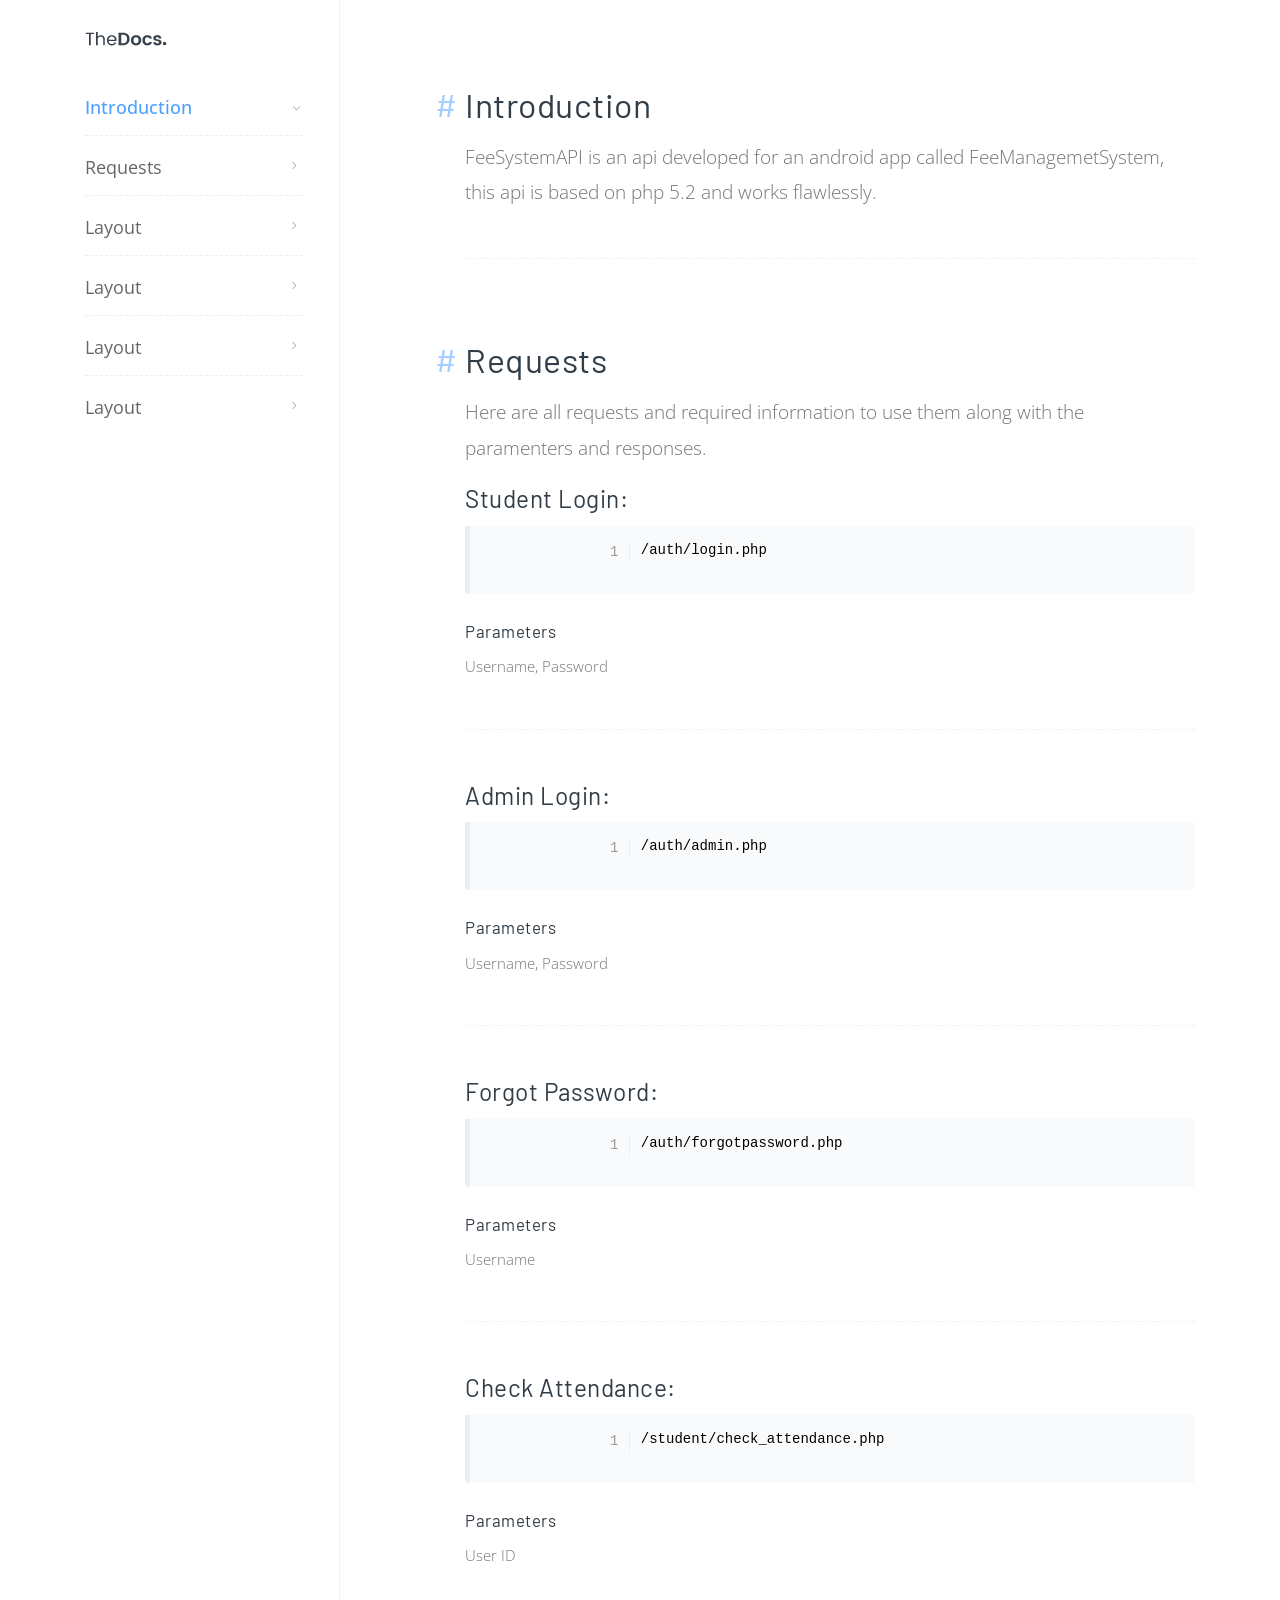
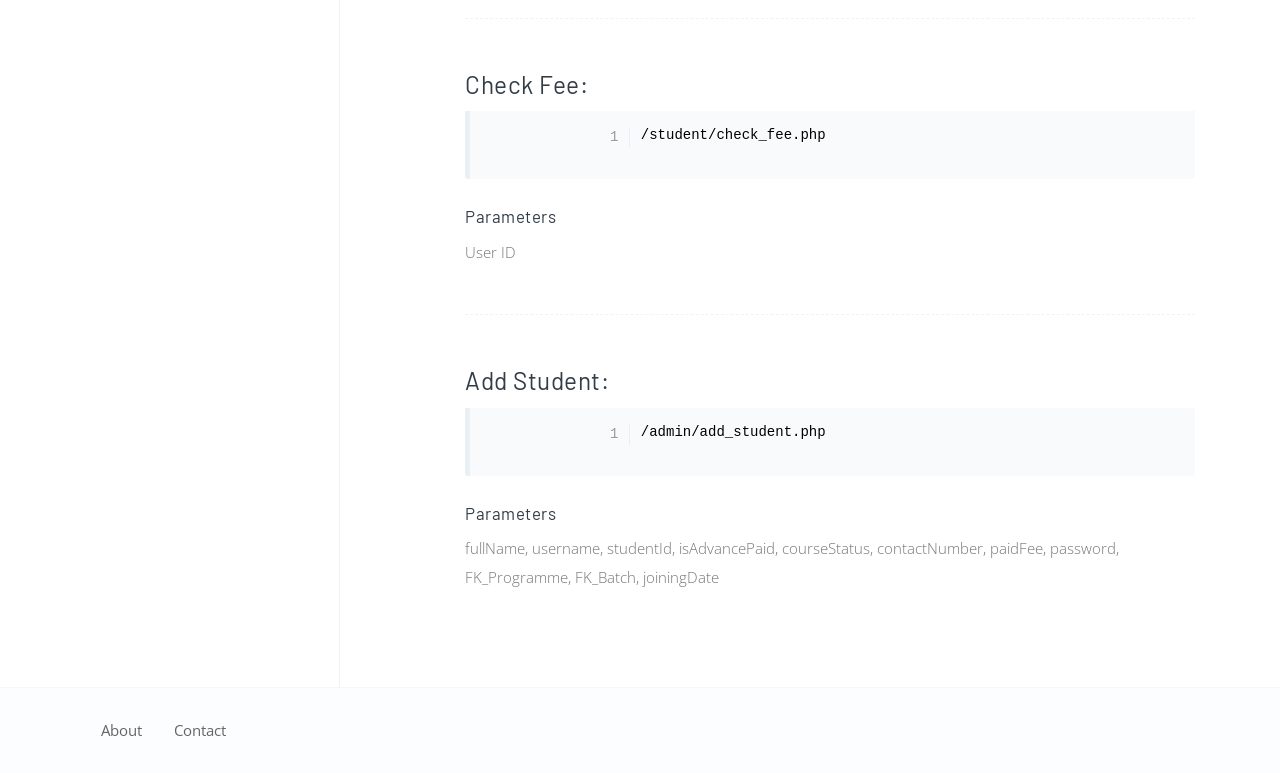
==== welcome/index.html @ af76fbfc "documentation" ====
<!DOCTYPE html>
<html lang="en">
  
<head>
    <meta charset="utf-8">
    <meta name="viewport" content="width=device-width, initial-scale=1, shrink-to-fit=no">
    <meta name="description" content="">
    <meta name="keywords" content="">

    <title>Welcome to FeeSystemAPI</title>

    <!-- Styles -->
    <link href="assets/css/page.min.css" rel="stylesheet">
    <link href="assets/css/style.css" rel="stylesheet">

    <!-- Favicons -->
    <link rel="apple-touch-icon" href="assets/img/apple-touch-icon.png">
    <link rel="icon" href="assets/img/favicon.png">
  </head>

  <body data-spy="scroll" data-target=".nav-sidebar" data-offset="100">


    <!-- Navbar -->
    <nav class="navbar navbar-expand-lg navbar-dark navbar-stick-dark">
      <div class="container">

        <div class="navbar-left">
          <button class="navbar-toggler" type="button">&#9776;</button>
          <a class="navbar-brand" onclick="window.location.reload();">
            <img class="logo-dark" src="assets/img/logo-dark.png" alt="logo">
            <img class="logo-light" src="assets/img/logo-light.png" alt="logo">
          </a>
        </div>
      </div>
    </nav><!-- /.navbar -->


    <!-- Main Content -->
    <main class="main-content">
      <div class="container">
        <div class="row">
          <div class="col-md-4 col-xl-3">
            <aside class="sidebar sidebar-expand-md sidebar-sticky pr-md-4 br-1">
              <div class="sidebar-body">
                <ul class="nav nav-sidebar nav-sidebar-hero nav-sidebar-pill">
                  <li class="nav-item"><a class="nav-link" href="#intro">Introduction <i class="nav-angle"></i></a></li>
                  <li class="nav-item"><a class="nav-link" href="#requests">Requests <i class="nav-angle"></i></a></li>
                  <li class="nav-item"><a class="nav-link" href="#navbar">Layout <i class="nav-angle"></i></a></li>
                  <li class="nav-item"><a class="nav-link" href="#navbar">Layout <i class="nav-angle"></i></a></li>
                  <li class="nav-item"><a class="nav-link" href="#navbar">Layout <i class="nav-angle"></i></a></li>
                  <li class="nav-item"><a class="nav-link" href="#navbar">Layout <i class="nav-angle"></i></a></li>
                </ul>
              </div>
            </aside>
          </div>
          <div class="col-md-7 col-xl-8 ml-md-auto py-8">
            <h2 id="intro">Introduction</h2>
            <p class="lead-2">
              FeeSystemAPI is an api developed for an android app called FeeManagemetSystem, this api is based on php 5.2 and works flawlessly.
            </p>
            <hr class="hr-dash my-7">
            <br>
            <h2 id="requests">Requests</h2>
            <p class="lead-2">
              Here are all requests and required information to use them along with the paramenters and responses.
            </p>
            <h4>Student Login:</h4>
            <pre class="language-markup line-numbers">
              <code>/auth/login.php</code>
            </pre>
            <h6>Parameters</h6>
            <p>Username, Password</p>

            <hr class="hr-dash my-7">

            <h4>Admin Login:</h4>
            <pre class="language-markup line-numbers">
              <code>/auth/admin.php</code>
            </pre>
            <h6>Parameters</h6>
            <p>Username, Password</p>

            <hr class="hr-dash my-7">

            <h4>Forgot Password:</h4>
            <pre class="language-markup line-numbers">
              <code>/auth/forgotpassword.php</code>
            </pre>
            <h6>Parameters</h6>
            <p>Username</p>

            <hr class="hr-dash my-7">

            <h4>Check Attendance:</h4>
            <pre class="language-markup line-numbers">
              <code>/student/check_attendance.php</code>
            </pre>
            <h6>Parameters</h6>
            <p>User ID</p>

            <hr class="hr-dash my-7">

            <h4>Check Fee:</h4>
            <pre class="language-markup line-numbers">
              <code>/student/check_fee.php</code>
            </pre>
            <h6>Parameters</h6>
            <p>User ID</p>

            <hr class="hr-dash my-7">

            <h4>Add Student:</h4>
            <pre class="language-markup line-numbers">
              <code>/admin/add_student.php</code>
            </pre>
            <h6>Parameters</h6>
            <p>fullName, username, studentId, isAdvancePaid, courseStatus, contactNumber, paidFee, password, FK_Programme, FK_Batch, joiningDate</p>
           
        </div>
      </div>
    </main>
    <!-- Footer -->
    <footer class="footer text-center">
      <div class="container">
        <div class="row align-items-center">
          <div class="col-lg-auto mr-auto">
            <nav class="nav justify-content-center justify-content-lg-start">
              <a class="nav-link" href="#">About</a>
              <a class="nav-link" href="#">Contact</a>
            </nav>
          </div>
        </div>
      </div>
    </footer><!-- /.footer -->


    <!-- Scripts -->
    <script src="assets/js/page.min.js"></script>
    <script src="assets/js/script.js"></script>
    

  </body>

</html>
---- welcome/assets/css/page.min.css ----
@import url("https://fonts.googleapis.com/css?family=Open+Sans:300,400,500,600|Barlow:100,400,500");:root{--blue: #50a1ff;--indigo: #6610f2;--purple: #926dde;--pink: #e83e8c;--red: #ff4954;--orange: #ffbe00;--yellow: #ffba00;--green: #3cd458;--teal: #20c997;--cyan: #17a2b8;--white: #fff;--gray: #868e96;--gray-dark: #343a40;--primary: #50a1ff;--secondary: #e9ecf0;--success: #3cd458;--info: #926dde;--warning: #ffba00;--danger: #ff4954;--light: #f8f9fa;--dark: #191919;--breakpoint-xs: 0;--breakpoint-sm: 576px;--breakpoint-md: 768px;--breakpoint-lg: 992px;--breakpoint-xl: 1200px;--font-family-sans-serif: -apple-system, BlinkMacSystemFont, "Segoe UI", Roboto, "Helvetica Neue", Arial, sans-serif, "Apple Color Emoji", "Segoe UI Emoji", "Segoe UI Symbol", "Noto Color Emoji";--font-family-monospace: SFMono-Regular, Menlo, Monaco, Consolas, "Liberation Mono", "Courier New", monospace}*,*::before,*::after{-webkit-box-sizing:border-box;box-sizing:border-box}html{font-family:sans-serif;line-height:1.15;-webkit-text-size-adjust:100%;-ms-text-size-adjust:100%;-ms-overflow-style:scrollbar;-webkit-tap-highlight-color:transparent}@-ms-viewport{width:device-width}article,aside,figcaption,figure,footer,header,hgroup,main,nav,section{display:block}body{margin:0;font-family:"Open Sans",sans-serif;font-size:.9375rem;font-weight:300;line-height:1.9;color:#757575;text-align:left;background-color:#fff}[tabindex="-1"]:focus{outline:0 !important}hr{-webkit-box-sizing:content-box;box-sizing:content-box;height:0;overflow:visible}h1,h2,h3,h4,h5,h6{margin-top:0;margin-bottom:.5rem}p{margin-top:0;margin-bottom:1rem}abbr[title],abbr[data-original-title]{text-decoration:underline;-webkit-text-decoration:underline dotted;text-decoration:underline dotted;cursor:help;border-bottom:0}address{margin-bottom:1rem;font-style:normal;line-height:inherit}ol,ul,dl{margin-top:0;margin-bottom:1rem}ol ol,ul ul,ol ul,ul ol{margin-bottom:0}dt{font-weight:600}dd{margin-bottom:.5rem;margin-left:0}blockquote{margin:0 0 1rem}dfn{font-style:italic}b,strong{font-weight:bolder}small{font-size:80%}sub,sup{position:relative;font-size:75%;line-height:0;vertical-align:baseline}sub{bottom:-.25em}sup{top:-.5em}a{color:#50a1ff;text-decoration:none;background-color:transparent;-webkit-text-decoration-skip:objects}a:hover{color:#0478ff;text-decoration:underline}a:not([href]):not([tabindex]){color:inherit;text-decoration:none}a:not([href]):not([tabindex]):hover,a:not([href]):not([tabindex]):focus{color:inherit;text-decoration:none}a:not([href]):not([tabindex]):focus{outline:0}pre,code,kbd,samp{font-family:SFMono-Regular,Menlo,Monaco,Consolas,"Liberation Mono","Courier New",monospace;font-size:1em}pre{margin-top:0;margin-bottom:1rem;overflow:auto;-ms-overflow-style:scrollbar}figure{margin:0 0 1rem}img{vertical-align:middle;border-style:none}svg{overflow:hidden;vertical-align:middle}table{border-collapse:collapse}caption{padding-top:.75rem;padding-bottom:.75rem;color:#868e96;text-align:left;caption-side:bottom}th{text-align:inherit}label{display:inline-block;margin-bottom:.5rem}button{border-radius:0}button:focus{outline:1px dotted;outline:5px auto -webkit-focus-ring-color}input,button,select,optgroup,textarea{margin:0;font-family:inherit;font-size:inherit;line-height:inherit}button,input{overflow:visible}button,select{text-transform:none}button,html [type="button"],[type="reset"],[type="submit"]{-webkit-appearance:button}button::-moz-focus-inner,[type="button"]::-moz-focus-inner,[type="reset"]::-moz-focus-inner,[type="submit"]::-moz-focus-inner{padding:0;border-style:none}input[type="radio"],input[type="checkbox"]{-webkit-box-sizing:border-box;box-sizing:border-box;padding:0}input[type="date"],input[type="time"],input[type="datetime-local"],input[type="month"]{-webkit-appearance:listbox}textarea{overflow:auto;resize:vertical}fieldset{min-width:0;padding:0;margin:0;border:0}legend{display:block;width:100%;max-width:100%;padding:0;margin-bottom:.5rem;font-size:1.5rem;line-height:inherit;color:inherit;white-space:normal}progress{vertical-align:baseline}[type="number"]::-webkit-inner-spin-button,[type="number"]::-webkit-outer-spin-button{height:auto}[type="search"]{outline-offset:-2px;-webkit-appearance:none}[type="search"]::-webkit-search-cancel-button,[type="search"]::-webkit-search-decoration{-webkit-appearance:none}::-webkit-file-upload-button{font:inherit;-webkit-appearance:button}output{display:inline-block}summary{display:list-item;cursor:pointer}template{display:none}[hidden]{display:none !important}h1,h2,h3,h4,h5,h6,.h1,.h2,.h3,.h4,.h5,.h6{margin-bottom:.5rem;font-family:Barlow,sans-serif;font-weight:400;line-height:1.5;color:#323d47}h1,.h1{font-size:2.57813rem}h2,.h2{font-size:2.10938rem}h3,.h3{font-size:1.75781rem}h4,.h4{font-size:1.52344rem}h5,.h5{font-size:1.23047rem}h6,.h6{font-size:1.05469rem}.lead{font-size:1.17188rem;font-weight:300}.display-1{font-size:5rem;font-weight:100;line-height:1.5}.display-2{font-size:4rem;font-weight:100;line-height:1.5}.display-3{font-size:3.5rem;font-weight:100;line-height:1.5}.display-4{font-size:3rem;font-weight:100;line-height:1.5}hr{margin-top:1rem;margin-bottom:1rem;border:0;border-top:1px solid rgba(0,0,0,0.1)}small,.small{font-size:85%;font-weight:400}mark,.mark{padding:.2em;background-color:#fcf8e3}.list-unstyled{padding-left:0;list-style:none}.list-inline{padding-left:0;list-style:none}.list-inline-item{display:inline-block}.list-inline-item:not(:last-child){margin-right:.5rem}.initialism{font-size:90%;text-transform:uppercase}.blockquote{margin-bottom:1rem;font-size:1.17188rem}.blockquote-footer{display:block;font-size:80%;color:#868e96}.blockquote-footer::before{content:"\2014 \00A0"}.img-fluid{max-width:100%;height:auto}.img-thumbnail{padding:.25rem;background-color:#fff;border:1px solid #dee2e6;border-radius:.25rem;max-width:100%;height:auto}.figure{display:inline-block}.figure-img{margin-bottom:.5rem;line-height:1}.figure-caption{font-size:90%;color:#868e96}code{font-size:87.5%;color:#e83e8c;word-break:break-word}a>code{color:inherit}kbd{padding:.2rem .4rem;font-size:87.5%;color:#fff;background-color:#212529;border-radius:.125rem}kbd kbd{padding:0;font-size:100%;font-weight:600}pre{display:block;font-size:87.5%;color:#212529}pre code{font-size:inherit;color:inherit;word-break:normal}.pre-scrollable{max-height:340px;overflow-y:scroll}.container{width:100%;padding-right:15px;padding-left:15px;margin-right:auto;margin-left:auto}@media (min-width: 576px){.container{max-width:540px}}@media (min-width: 768px){.container{max-width:720px}}@media (min-width: 992px){.container{max-width:960px}}@media (min-width: 1200px){.container{max-width:1140px}}.container-fluid{width:100%;padding-right:15px;padding-left:15px;margin-right:auto;margin-left:auto}.row{display:-webkit-box;display:flex;flex-wrap:wrap;margin-right:-15px;margin-left:-15px}.no-gutters{margin-right:0;margin-left:0}.no-gutters>.col,.no-gutters>[class*="col-"]{padding-right:0;padding-left:0}.col-1,.col-2,.col-3,.col-4,.col-5,.col-6,.col-7,.col-8,.col-9,.col-10,.col-11,.col-12,.col,.col-auto,.col-sm-1,.col-sm-2,.col-sm-3,.col-sm-4,.col-sm-5,.col-sm-6,.col-sm-7,.col-sm-8,.col-sm-9,.col-sm-10,.col-sm-11,.col-sm-12,.col-sm,.col-sm-auto,.col-md-1,.col-md-2,.col-md-3,.col-md-4,.col-md-5,.col-md-6,.col-md-7,.col-md-8,.col-md-9,.col-md-10,.col-md-11,.col-md-12,.col-md,.col-md-auto,.col-lg-1,.col-lg-2,.col-lg-3,.col-lg-4,.col-lg-5,.col-lg-6,.col-lg-7,.col-lg-8,.col-lg-9,.col-lg-10,.col-lg-11,.col-lg-12,.col-lg,.col-lg-auto,.col-xl-1,.col-xl-2,.col-xl-3,.col-xl-4,.col-xl-5,.col-xl-6,.col-xl-7,.col-xl-8,.col-xl-9,.col-xl-10,.col-xl-11,.col-xl-12,.col-xl,.col-xl-auto{position:relative;width:100%;min-height:1px;padding-right:15px;padding-left:15px}.col{flex-basis:0;-webkit-box-flex:1;flex-grow:1;max-width:100%}.col-auto{-webkit-box-flex:0;flex:0 0 auto;width:auto;max-width:none}.col-1{-webkit-box-flex:0;flex:0 0 8.33333%;max-width:8.33333%}.col-2{-webkit-box-flex:0;flex:0 0 16.66667%;max-width:16.66667%}.col-3{-webkit-box-flex:0;flex:0 0 25%;max-width:25%}.col-4{-webkit-box-flex:0;flex:0 0 33.33333%;max-width:33.33333%}.col-5{-webkit-box-flex:0;flex:0 0 41.66667%;max-width:41.66667%}.col-6{-webkit-box-flex:0;flex:0 0 50%;max-width:50%}.col-7{-webkit-box-flex:0;flex:0 0 58.33333%;max-width:58.33333%}.col-8{-webkit-box-flex:0;flex:0 0 66.66667%;max-width:66.66667%}.col-9{-webkit-box-flex:0;flex:0 0 75%;max-width:75%}.col-10{-webkit-box-flex:0;flex:0 0 83.33333%;max-width:83.33333%}.col-11{-webkit-box-flex:0;flex:0 0 91.66667%;max-width:91.66667%}.col-12{-webkit-box-flex:0;flex:0 0 100%;max-width:100%}.order-first{-webkit-box-ordinal-group:0;order:-1}.order-last{-webkit-box-ordinal-group:14;order:13}.order-0{-webkit-box-ordinal-group:1;order:0}.order-1{-webkit-box-ordinal-group:2;order:1}.order-2{-webkit-box-ordinal-group:3;order:2}.order-3{-webkit-box-ordinal-group:4;order:3}.order-4{-webkit-box-ordinal-group:5;order:4}.order-5{-webkit-box-ordinal-group:6;order:5}.order-6{-webkit-box-ordinal-group:7;order:6}.order-7{-webkit-box-ordinal-group:8;order:7}.order-8{-webkit-box-ordinal-group:9;order:8}.order-9{-webkit-box-ordinal-group:10;order:9}.order-10{-webkit-box-ordinal-group:11;order:10}.order-11{-webkit-box-ordinal-group:12;order:11}.order-12{-webkit-box-ordinal-group:13;order:12}.offset-1{margin-left:8.33333%}.offset-2{margin-left:16.66667%}.offset-3{margin-left:25%}.offset-4{margin-left:33.33333%}.offset-5{margin-left:41.66667%}.offset-6{margin-left:50%}.offset-7{margin-left:58.33333%}.offset-8{margin-left:66.66667%}.offset-9{margin-left:75%}.offset-10{margin-left:83.33333%}.offset-11{margin-left:91.66667%}@media (min-width: 576px){.col-sm{flex-basis:0;-webkit-box-flex:1;flex-grow:1;max-width:100%}.col-sm-auto{-webkit-box-flex:0;flex:0 0 auto;width:auto;max-width:none}.col-sm-1{-webkit-box-flex:0;flex:0 0 8.33333%;max-width:8.33333%}.col-sm-2{-webkit-box-flex:0;flex:0 0 16.66667%;max-width:16.66667%}.col-sm-3{-webkit-box-flex:0;flex:0 0 25%;max-width:25%}.col-sm-4{-webkit-box-flex:0;flex:0 0 33.33333%;max-width:33.33333%}.col-sm-5{-webkit-box-flex:0;flex:0 0 41.66667%;max-width:41.66667%}.col-sm-6{-webkit-box-flex:0;flex:0 0 50%;max-width:50%}.col-sm-7{-webkit-box-flex:0;flex:0 0 58.33333%;max-width:58.33333%}.col-sm-8{-webkit-box-flex:0;flex:0 0 66.66667%;max-width:66.66667%}.col-sm-9{-webkit-box-flex:0;flex:0 0 75%;max-width:75%}.col-sm-10{-webkit-box-flex:0;flex:0 0 83.33333%;max-width:83.33333%}.col-sm-11{-webkit-box-flex:0;flex:0 0 91.66667%;max-width:91.66667%}.col-sm-12{-webkit-box-flex:0;flex:0 0 100%;max-width:100%}.order-sm-first{-webkit-box-ordinal-group:0;order:-1}.order-sm-last{-webkit-box-ordinal-group:14;order:13}.order-sm-0{-webkit-box-ordinal-group:1;order:0}.order-sm-1{-webkit-box-ordinal-group:2;order:1}.order-sm-2{-webkit-box-ordinal-group:3;order:2}.order-sm-3{-webkit-box-ordinal-group:4;order:3}.order-sm-4{-webkit-box-ordinal-group:5;order:4}.order-sm-5{-webkit-box-ordinal-group:6;order:5}.order-sm-6{-webkit-box-ordinal-group:7;order:6}.order-sm-7{-webkit-box-ordinal-group:8;order:7}.order-sm-8{-webkit-box-ordinal-group:9;order:8}.order-sm-9{-webkit-box-ordinal-group:10;order:9}.order-sm-10{-webkit-box-ordinal-group:11;order:10}.order-sm-11{-webkit-box-ordinal-group:12;order:11}.order-sm-12{-webkit-box-ordinal-group:13;order:12}.offset-sm-0{margin-left:0}.offset-sm-1{margin-left:8.33333%}.offset-sm-2{margin-left:16.66667%}.offset-sm-3{margin-left:25%}.offset-sm-4{margin-left:33.33333%}.offset-sm-5{margin-left:41.66667%}.offset-sm-6{margin-left:50%}.offset-sm-7{margin-left:58.33333%}.offset-sm-8{margin-left:66.66667%}.offset-sm-9{margin-left:75%}.offset-sm-10{margin-left:83.33333%}.offset-sm-11{margin-left:91.66667%}}@media (min-width: 768px){.col-md{flex-basis:0;-webkit-box-flex:1;flex-grow:1;max-width:100%}.col-md-auto{-webkit-box-flex:0;flex:0 0 auto;width:auto;max-width:none}.col-md-1{-webkit-box-flex:0;flex:0 0 8.33333%;max-width:8.33333%}.col-md-2{-webkit-box-flex:0;flex:0 0 16.66667%;max-width:16.66667%}.col-md-3{-webkit-box-flex:0;flex:0 0 25%;max-width:25%}.col-md-4{-webkit-box-flex:0;flex:0 0 33.33333%;max-width:33.33333%}.col-md-5{-webkit-box-flex:0;flex:0 0 41.66667%;max-width:41.66667%}.col-md-6{-webkit-box-flex:0;flex:0 0 50%;max-width:50%}.col-md-7{-webkit-box-flex:0;flex:0 0 58.33333%;max-width:58.33333%}.col-md-8{-webkit-box-flex:0;flex:0 0 66.66667%;max-width:66.66667%}.col-md-9{-webkit-box-flex:0;flex:0 0 75%;max-width:75%}.col-md-10{-webkit-box-flex:0;flex:0 0 83.33333%;max-width:83.33333%}.col-md-11{-webkit-box-flex:0;flex:0 0 91.66667%;max-width:91.66667%}.col-md-12{-webkit-box-flex:0;flex:0 0 100%;max-width:100%}.order-md-first{-webkit-box-ordinal-group:0;order:-1}.order-md-last{-webkit-box-ordinal-group:14;order:13}.order-md-0{-webkit-box-ordinal-group:1;order:0}.order-md-1{-webkit-box-ordinal-group:2;order:1}.order-md-2{-webkit-box-ordinal-group:3;order:2}.order-md-3{-webkit-box-ordinal-group:4;order:3}.order-md-4{-webkit-box-ordinal-group:5;order:4}.order-md-5{-webkit-box-ordinal-group:6;order:5}.order-md-6{-webkit-box-ordinal-group:7;order:6}.order-md-7{-webkit-box-ordinal-group:8;order:7}.order-md-8{-webkit-box-ordinal-group:9;order:8}.order-md-9{-webkit-box-ordinal-group:10;order:9}.order-md-10{-webkit-box-ordinal-group:11;order:10}.order-md-11{-webkit-box-ordinal-group:12;order:11}.order-md-12{-webkit-box-ordinal-group:13;order:12}.offset-md-0{margin-left:0}.offset-md-1{margin-left:8.33333%}.offset-md-2{margin-left:16.66667%}.offset-md-3{margin-left:25%}.offset-md-4{margin-left:33.33333%}.offset-md-5{margin-left:41.66667%}.offset-md-6{margin-left:50%}.offset-md-7{margin-left:58.33333%}.offset-md-8{margin-left:66.66667%}.offset-md-9{margin-left:75%}.offset-md-10{margin-left:83.33333%}.offset-md-11{margin-left:91.66667%}}@media (min-width: 992px){.col-lg{flex-basis:0;-webkit-box-flex:1;flex-grow:1;max-width:100%}.col-lg-auto{-webkit-box-flex:0;flex:0 0 auto;width:auto;max-width:none}.col-lg-1{-webkit-box-flex:0;flex:0 0 8.33333%;max-width:8.33333%}.col-lg-2{-webkit-box-flex:0;flex:0 0 16.66667%;max-width:16.66667%}.col-lg-3{-webkit-box-flex:0;flex:0 0 25%;max-width:25%}.col-lg-4{-webkit-box-flex:0;flex:0 0 33.33333%;max-width:33.33333%}.col-lg-5{-webkit-box-flex:0;flex:0 0 41.66667%;max-width:41.66667%}.col-lg-6{-webkit-box-flex:0;flex:0 0 50%;max-width:50%}.col-lg-7{-webkit-box-flex:0;flex:0 0 58.33333%;max-width:58.33333%}.col-lg-8{-webkit-box-flex:0;flex:0 0 66.66667%;max-width:66.66667%}.col-lg-9{-webkit-box-flex:0;flex:0 0 75%;max-width:75%}.col-lg-10{-webkit-box-flex:0;flex:0 0 83.33333%;max-width:83.33333%}.col-lg-11{-webkit-box-flex:0;flex:0 0 91.66667%;max-width:91.66667%}.col-lg-12{-webkit-box-flex:0;flex:0 0 100%;max-width:100%}.order-lg-first{-webkit-box-ordinal-group:0;order:-1}.order-lg-last{-webkit-box-ordinal-group:14;order:13}.order-lg-0{-webkit-box-ordinal-group:1;order:0}.order-lg-1{-webkit-box-ordinal-group:2;order:1}.order-lg-2{-webkit-box-ordinal-group:3;order:2}.order-lg-3{-webkit-box-ordinal-group:4;order:3}.order-lg-4{-webkit-box-ordinal-group:5;order:4}.order-lg-5{-webkit-box-ordinal-group:6;order:5}.order-lg-6{-webkit-box-ordinal-group:7;order:6}.order-lg-7{-webkit-box-ordinal-group:8;order:7}.order-lg-8{-webkit-box-ordinal-group:9;order:8}.order-lg-9{-webkit-box-ordinal-group:10;order:9}.order-lg-10{-webkit-box-ordinal-group:11;order:10}.order-lg-11{-webkit-box-ordinal-group:12;order:11}.order-lg-12{-webkit-box-ordinal-group:13;order:12}.offset-lg-0{margin-left:0}.offset-lg-1{margin-left:8.33333%}.offset-lg-2{margin-left:16.66667%}.offset-lg-3{margin-left:25%}.offset-lg-4{margin-left:33.33333%}.offset-lg-5{margin-left:41.66667%}.offset-lg-6{margin-left:50%}.offset-lg-7{margin-left:58.33333%}.offset-lg-8{margin-left:66.66667%}.offset-lg-9{margin-left:75%}.offset-lg-10{margin-left:83.33333%}.offset-lg-11{margin-left:91.66667%}}@media (min-width: 1200px){.col-xl{flex-basis:0;-webkit-box-flex:1;flex-grow:1;max-width:100%}.col-xl-auto{-webkit-box-flex:0;flex:0 0 auto;width:auto;max-width:none}.col-xl-1{-webkit-box-flex:0;flex:0 0 8.33333%;max-width:8.33333%}.col-xl-2{-webkit-box-flex:0;flex:0 0 16.66667%;max-width:16.66667%}.col-xl-3{-webkit-box-flex:0;flex:0 0 25%;max-width:25%}.col-xl-4{-webkit-box-flex:0;flex:0 0 33.33333%;max-width:33.33333%}.col-xl-5{-webkit-box-flex:0;flex:0 0 41.66667%;max-width:41.66667%}.col-xl-6{-webkit-box-flex:0;flex:0 0 50%;max-width:50%}.col-xl-7{-webkit-box-flex:0;flex:0 0 58.33333%;max-width:58.33333%}.col-xl-8{-webkit-box-flex:0;flex:0 0 66.66667%;max-width:66.66667%}.col-xl-9{-webkit-box-flex:0;flex:0 0 75%;max-width:75%}.col-xl-10{-webkit-box-flex:0;flex:0 0 83.33333%;max-width:83.33333%}.col-xl-11{-webkit-box-flex:0;flex:0 0 91.66667%;max-width:91.66667%}.col-xl-12{-webkit-box-flex:0;flex:0 0 100%;max-width:100%}.order-xl-first{-webkit-box-ordinal-group:0;order:-1}.order-xl-last{-webkit-box-ordinal-group:14;order:13}.order-xl-0{-webkit-box-ordinal-group:1;order:0}.order-xl-1{-webkit-box-ordinal-group:2;order:1}.order-xl-2{-webkit-box-ordinal-group:3;order:2}.order-xl-3{-webkit-box-ordinal-group:4;order:3}.order-xl-4{-webkit-box-ordinal-group:5;order:4}.order-xl-5{-webkit-box-ordinal-group:6;order:5}.order-xl-6{-webkit-box-ordinal-group:7;order:6}.order-xl-7{-webkit-box-ordinal-group:8;order:7}.order-xl-8{-webkit-box-ordinal-group:9;order:8}.order-xl-9{-webkit-box-ordinal-group:10;order:9}.order-xl-10{-webkit-box-ordinal-group:11;order:10}.order-xl-11{-webkit-box-ordinal-group:12;order:11}.order-xl-12{-webkit-box-ordinal-group:13;order:12}.offset-xl-0{margin-left:0}.offset-xl-1{margin-left:8.33333%}.offset-xl-2{margin-left:16.66667%}.offset-xl-3{margin-left:25%}.offset-xl-4{margin-left:33.33333%}.offset-xl-5{margin-left:41.66667%}.offset-xl-6{margin-left:50%}.offset-xl-7{margin-left:58.33333%}.offset-xl-8{margin-left:66.66667%}.offset-xl-9{margin-left:75%}.offset-xl-10{margin-left:83.33333%}.offset-xl-11{margin-left:91.66667%}}.table{width:100%;margin-bottom:1rem;background-color:transparent}.table th,.table td{padding:.75rem;vertical-align:top;border-top:1px solid #f1f2f3}.table thead th{vertical-align:bottom;border-bottom:2px solid #f1f2f3}.table tbody+tbody{border-top:2px solid #f1f2f3}.table .table{background-color:#fff}.table-sm th,.table-sm td{padding:.3rem}.table-bordered{border:1px solid #f1f2f3}.table-bordered th,.table-bordered td{border:1px solid #f1f2f3}.table-bordered thead th,.table-bordered thead td{border-bottom-width:2px}.table-borderless th,.table-borderless td,.table-borderless thead th,.table-borderless tbody+tbody{border:0}.table-striped tbody tr:nth-of-type(odd){background-color:#fcfdfe}.table-hover tbody tr:hover{background-color:#f9fafb}.table-primary,.table-primary>th,.table-primary>td{background-color:#cee5ff}.table-hover .table-primary:hover{background-color:#b5d7ff}.table-hover .table-primary:hover>td,.table-hover .table-primary:hover>th{background-color:#b5d7ff}.table-secondary,.table-secondary>th,.table-secondary>td{background-color:#f9fafb}.table-hover .table-secondary:hover{background-color:#eaedf1}.table-hover .table-secondary:hover>td,.table-hover .table-secondary:hover>th{background-color:#eaedf1}.table-success,.table-success>th,.table-success>td{background-color:#c8f3d0}.table-hover .table-success:hover{background-color:#b3eebe}.table-hover .table-success:hover>td,.table-hover .table-success:hover>th{background-color:#b3eebe}.table-info,.table-info>th,.table-info>td{background-color:#e0d6f6}.table-hover .table-info:hover{background-color:#d0c1f1}.table-hover .table-info:hover>td,.table-hover .table-info:hover>th{background-color:#d0c1f1}.table-warning,.table-warning>th,.table-warning>td{background-color:#ffecb8}.table-hover .table-warning:hover{background-color:#ffe59f}.table-hover .table-warning:hover>td,.table-hover .table-warning:hover>th{background-color:#ffe59f}.table-danger,.table-danger>th,.table-danger>td{background-color:#ffcccf}.table-hover .table-danger:hover{background-color:#ffb3b7}.table-hover .table-danger:hover>td,.table-hover .table-danger:hover>th{background-color:#ffb3b7}.table-light,.table-light>th,.table-light>td{background-color:#fdfdfe}.table-hover .table-light:hover{background-color:#ececf6}.table-hover .table-light:hover>td,.table-hover .table-light:hover>th{background-color:#ececf6}.table-dark,.table-dark>th,.table-dark>td{background-color:#bfbfbf}.table-hover .table-dark:hover{background-color:#b2b2b2}.table-hover .table-dark:hover>td,.table-hover .table-dark:hover>th{background-color:#b2b2b2}.table-active,.table-active>th,.table-active>td{background-color:#f5f6f7}.table-hover .table-active:hover{background-color:#e7e9ec}.table-hover .table-active:hover>td,.table-hover .table-active:hover>th{background-color:#e7e9ec}.table .thead-dark th{color:#fff;background-color:#212529;border-color:#32383e}.table .thead-light th{color:#323d47;background-color:#fafbfb;border-color:#f1f2f3}.table-dark{color:#fff;background-color:#212529}.table-dark th,.table-dark td,.table-dark thead th{border-color:#32383e}.table-dark.table-bordered{border:0}.table-dark.table-striped tbody tr:nth-of-type(odd){background-color:rgba(255,255,255,0.05)}.table-dark.table-hover tbody tr:hover{background-color:rgba(255,255,255,0.075)}@media (max-width: 575.98px){.table-responsive-sm{display:block;width:100%;overflow-x:auto;-webkit-overflow-scrolling:touch;-ms-overflow-style:-ms-autohiding-scrollbar}.table-responsive-sm>.table-bordered{border:0}}@media (max-width: 767.98px){.table-responsive-md{display:block;width:100%;overflow-x:auto;-webkit-overflow-scrolling:touch;-ms-overflow-style:-ms-autohiding-scrollbar}.table-responsive-md>.table-bordered{border:0}}@media (max-width: 991.98px){.table-responsive-lg{display:block;width:100%;overflow-x:auto;-webkit-overflow-scrolling:touch;-ms-overflow-style:-ms-autohiding-scrollbar}.table-responsive-lg>.table-bordered{border:0}}@media (max-width: 1199.98px){.table-responsive-xl{display:block;width:100%;overflow-x:auto;-webkit-overflow-scrolling:touch;-ms-overflow-style:-ms-autohiding-scrollbar}.table-responsive-xl>.table-bordered{border:0}}.table-responsive{display:block;width:100%;overflow-x:auto;-webkit-overflow-scrolling:touch;-ms-overflow-style:-ms-autohiding-scrollbar}.table-responsive>.table-bordered{border:0}.form-control{display:block;width:100%;height:calc(2.53125rem + 2px);padding:.375rem .75rem;font-size:.9375rem;line-height:1.9;color:#999;background-color:#fff;-webkit-background-clip:padding-box;background-clip:padding-box;border:1px solid #eaeff4;border-radius:2px;-webkit-transition:all 0.3s ease-out;transition:all 0.3s ease-out}@media screen and (prefers-reduced-motion: reduce){.form-control{-webkit-transition:none;transition:none}}.form-control::-ms-expand{background-color:transparent;border:0}.form-control:focus{color:#323d47;background-color:#fff;border-color:#f1f2f3;outline:0;-webkit-box-shadow:0 0 40px rgba(0,0,0,0.045);box-shadow:0 0 40px rgba(0,0,0,0.045)}.form-control::-webkit-input-placeholder{color:#c9ccce;opacity:1}.form-control::-moz-placeholder{color:#c9ccce;opacity:1}.form-control:-ms-input-placeholder{color:#c9ccce;opacity:1}.form-control::-ms-input-placeholder{color:#c9ccce;opacity:1}.form-control::placeholder{color:#c9ccce;opacity:1}.form-control:disabled,.form-control[readonly]{background-color:#e9ecef;opacity:1}select.form-control:focus::-ms-value{color:#999;background-color:#fff}.form-control-file,.form-control-range{display:block;width:100%}.col-form-label{padding-top:calc(.375rem + 1px);padding-bottom:calc(.375rem + 1px);margin-bottom:0;font-size:inherit;line-height:1.9}.col-form-label-lg{padding-top:calc(.375rem + 1px);padding-bottom:calc(.375rem + 1px);font-size:1.0625rem;line-height:2.2}.col-form-label-sm{padding-top:calc(.375rem + 1px);padding-bottom:calc(.375rem + 1px);font-size:.9375rem;line-height:1.5}.form-control-plaintext{display:block;width:100%;padding-top:.375rem;padding-bottom:.375rem;margin-bottom:0;line-height:1.9;color:#757575;background-color:transparent;border:solid transparent;border-width:1px 0}.form-control-plaintext.form-control-sm,.form-control-plaintext.form-control-lg{padding-right:0;padding-left:0}.form-control-sm{height:calc(2.15625rem + 2px);padding:.375rem .5rem;font-size:.9375rem;line-height:1.5;border-radius:2px}.form-control-lg{height:calc(3.0875rem + 2px);padding:.375rem 1rem;font-size:1.0625rem;line-height:2.2;border-radius:2px}select.form-control[size],select.form-control[multiple]{height:auto}textarea.form-control{height:auto}.form-group{margin-bottom:1rem}.form-text{display:block;margin-top:.25rem}.form-row{display:-webkit-box;display:flex;flex-wrap:wrap;margin-right:-5px;margin-left:-5px}.form-row>.col,.form-row>[class*="col-"]{padding-right:5px;padding-left:5px}.form-check{position:relative;display:block;padding-left:1.25rem}.form-check-input{position:absolute;margin-top:.3rem;margin-left:-1.25rem}.form-check-input:disabled ~ .form-check-label{color:#868e96}.form-check-label{margin-bottom:0}.form-check-inline{display:-webkit-inline-box;display:inline-flex;-webkit-box-align:center;align-items:center;padding-left:0;margin-right:.75rem}.form-check-inline .form-check-input{position:static;margin-top:0;margin-right:.3125rem;margin-left:0}.valid-feedback{display:none;width:100%;margin-top:.25rem;font-size:85%;color:#3cd458}.valid-tooltip{position:absolute;top:100%;z-index:5;display:none;max-width:100%;padding:.25rem .5rem;margin-top:.1rem;font-size:.9375rem;line-height:1.9;color:#fff;background-color:rgba(60,212,88,0.9);border-radius:.25rem}.was-validated .form-control:valid,.form-control.is-valid,.was-validated .custom-select:valid,.custom-select.is-valid{border-color:#3cd458}.was-validated .form-control:valid:focus,.form-control.is-valid:focus,.was-validated .custom-select:valid:focus,.custom-select.is-valid:focus{border-color:#3cd458;-webkit-box-shadow:0 0 0 0rem rgba(60,212,88,0.25);box-shadow:0 0 0 0rem rgba(60,212,88,0.25)}.was-validated .form-control:valid ~ .valid-feedback,.was-validated .form-control:valid ~ .valid-tooltip,.form-control.is-valid ~ .valid-feedback,.form-control.is-valid ~ .valid-tooltip,.was-validated .custom-select:valid ~ .valid-feedback,.was-validated .custom-select:valid ~ .valid-tooltip,.custom-select.is-valid ~ .valid-feedback,.custom-select.is-valid ~ .valid-tooltip{display:block}.was-validated .form-control-file:valid ~ .valid-feedback,.was-validated .form-control-file:valid ~ .valid-tooltip,.form-control-file.is-valid ~ .valid-feedback,.form-control-file.is-valid ~ .valid-tooltip{display:block}.was-validated .form-check-input:valid ~ .form-check-label,.form-check-input.is-valid ~ .form-check-label{color:#3cd458}.was-validated .form-check-input:valid ~ .valid-feedback,.was-validated .form-check-input:valid ~ .valid-tooltip,.form-check-input.is-valid ~ .valid-feedback,.form-check-input.is-valid ~ .valid-tooltip{display:block}.was-validated .custom-control-input:valid ~ .custom-control-label,.custom-control-input.is-valid ~ .custom-control-label{color:#3cd458}.was-validated .custom-control-input:valid ~ .custom-control-label::before,.custom-control-input.is-valid ~ .custom-control-label::before{background-color:#a4ebb1}.was-validated .custom-control-input:valid ~ .valid-feedback,.was-validated .custom-control-input:valid ~ .valid-tooltip,.custom-control-input.is-valid ~ .valid-feedback,.custom-control-input.is-valid ~ .valid-tooltip{display:block}.was-validated .custom-control-input:valid:checked ~ .custom-control-label::before,.custom-control-input.is-valid:checked ~ .custom-control-label::before{background-color:#66dd7c}.was-validated .custom-control-input:valid:focus ~ .custom-control-label::before,.custom-control-input.is-valid:focus ~ .custom-control-label::before{-webkit-box-shadow:0 0 0 1px #fff,0 0 0 0rem rgba(60,212,88,0.25);box-shadow:0 0 0 1px #fff,0 0 0 0rem rgba(60,212,88,0.25)}.was-validated .custom-file-input:valid ~ .custom-file-label,.custom-file-input.is-valid ~ .custom-file-label{border-color:#3cd458}.was-validated .custom-file-input:valid ~ .custom-file-label::after,.custom-file-input.is-valid ~ .custom-file-label::after{border-color:inherit}.was-validated .custom-file-input:valid ~ .valid-feedback,.was-validated .custom-file-input:valid ~ .valid-tooltip,.custom-file-input.is-valid ~ .valid-feedback,.custom-file-input.is-valid ~ .valid-tooltip{display:block}.was-validated .custom-file-input:valid:focus ~ .custom-file-label,.custom-file-input.is-valid:focus ~ .custom-file-label{-webkit-box-shadow:0 0 0 0rem rgba(60,212,88,0.25);box-shadow:0 0 0 0rem rgba(60,212,88,0.25)}.invalid-feedback{display:none;width:100%;margin-top:.25rem;font-size:85%;color:#ff4954}.invalid-tooltip{position:absolute;top:100%;z-index:5;display:none;max-width:100%;padding:.25rem .5rem;margin-top:.1rem;font-size:.9375rem;line-height:1.9;color:#fff;background-color:rgba(255,73,84,0.9);border-radius:.25rem}.was-validated .form-control:invalid,.form-control.is-invalid,.was-validated .custom-select:invalid,.custom-select.is-invalid{border-color:#ff4954}.was-validated .form-control:invalid:focus,.form-control.is-invalid:focus,.was-validated .custom-select:invalid:focus,.custom-select.is-invalid:focus{border-color:#ff4954;-webkit-box-shadow:0 0 0 0rem rgba(255,73,84,0.25);box-shadow:0 0 0 0rem rgba(255,73,84,0.25)}.was-validated .form-control:invalid ~ .invalid-feedback,.was-validated .form-control:invalid ~ .invalid-tooltip,.form-control.is-invalid ~ .invalid-feedback,.form-control.is-invalid ~ .invalid-tooltip,.was-validated .custom-select:invalid ~ .invalid-feedback,.was-validated .custom-select:invalid ~ .invalid-tooltip,.custom-select.is-invalid ~ .invalid-feedback,.custom-select.is-invalid ~ .invalid-tooltip{display:block}.was-validated .form-control-file:invalid ~ .invalid-feedback,.was-validated .form-control-file:invalid ~ .invalid-tooltip,.form-control-file.is-invalid ~ .invalid-feedback,.form-control-file.is-invalid ~ .invalid-tooltip{display:block}.was-validated .form-check-input:invalid ~ .form-check-label,.form-check-input.is-invalid ~ .form-check-label{color:#ff4954}.was-validated .form-check-input:invalid ~ .invalid-feedback,.was-validated .form-check-input:invalid ~ .invalid-tooltip,.form-check-input.is-invalid ~ .invalid-feedback,.form-check-input.is-invalid ~ .invalid-tooltip{display:block}.was-validated .custom-control-input:invalid ~ .custom-control-label,.custom-control-input.is-invalid ~ .custom-control-label{color:#ff4954}.was-validated .custom-control-input:invalid ~ .custom-control-label::before,.custom-control-input.is-invalid ~ .custom-control-label::before{background-color:#ffc9cc}.was-validated .custom-control-input:invalid ~ .invalid-feedback,.was-validated .custom-control-input:invalid ~ .invalid-tooltip,.custom-control-input.is-invalid ~ .invalid-feedback,.custom-control-input.is-invalid ~ .invalid-tooltip{display:block}.was-validated .custom-control-input:invalid:checked ~ .custom-control-label::before,.custom-control-input.is-invalid:checked ~ .custom-control-label::before{background-color:#ff7c84}.was-validated .custom-control-input:invalid:focus ~ .custom-control-label::before,.custom-control-input.is-invalid:focus ~ .custom-control-label::before{-webkit-box-shadow:0 0 0 1px #fff,0 0 0 0rem rgba(255,73,84,0.25);box-shadow:0 0 0 1px #fff,0 0 0 0rem rgba(255,73,84,0.25)}.was-validated .custom-file-input:invalid ~ .custom-file-label,.custom-file-input.is-invalid ~ .custom-file-label{border-color:#ff4954}.was-validated .custom-file-input:invalid ~ .custom-file-label::after,.custom-file-input.is-invalid ~ .custom-file-label::after{border-color:inherit}.was-validated .custom-file-input:invalid ~ .invalid-feedback,.was-validated .custom-file-input:invalid ~ .invalid-tooltip,.custom-file-input.is-invalid ~ .invalid-feedback,.custom-file-input.is-invalid ~ .invalid-tooltip{display:block}.was-validated .custom-file-input:invalid:focus ~ .custom-file-label,.custom-file-input.is-invalid:focus ~ .custom-file-label{-webkit-box-shadow:0 0 0 0rem rgba(255,73,84,0.25);box-shadow:0 0 0 0rem rgba(255,73,84,0.25)}.form-inline{display:-webkit-box;display:flex;-webkit-box-orient:horizontal;-webkit-box-direction:normal;flex-flow:row wrap;-webkit-box-align:center;align-items:center}.form-inline .form-check{width:100%}@media (min-width: 576px){.form-inline label{display:-webkit-box;display:flex;-webkit-box-align:center;align-items:center;-webkit-box-pack:center;justify-content:center;margin-bottom:0}.form-inline .form-group{display:-webkit-box;display:flex;-webkit-box-flex:0;flex:0 0 auto;-webkit-box-orient:horizontal;-webkit-box-direction:normal;flex-flow:row wrap;-webkit-box-align:center;align-items:center;margin-bottom:0}.form-inline .form-control{display:inline-block;width:auto;vertical-align:middle}.form-inline .form-control-plaintext{display:inline-block}.form-inline .input-group,.form-inline .custom-select{width:auto}.form-inline .form-check{display:-webkit-box;display:flex;-webkit-box-align:center;align-items:center;-webkit-box-pack:center;justify-content:center;width:auto;padding-left:0}.form-inline .form-check-input{position:relative;margin-top:0;margin-right:.25rem;margin-left:0}.form-inline .custom-control{-webkit-box-align:center;align-items:center;-webkit-box-pack:center;justify-content:center}.form-inline .custom-control-label{margin-bottom:0}}.btn{display:inline-block;font-weight:600;text-align:center;white-space:nowrap;vertical-align:middle;-webkit-user-select:none;-moz-user-select:none;-ms-user-select:none;user-select:none;border:1px solid transparent;padding:.375rem .75rem;font-size:.9375rem;line-height:1.9;border-radius:.25rem;-webkit-transition:color 0.15s ease-in-out,background-color 0.15s ease-in-out,border-color 0.15s ease-in-out,-webkit-box-shadow 0.15s ease-in-out;transition:color 0.15s ease-in-out,background-color 0.15s ease-in-out,border-color 0.15s ease-in-out,-webkit-box-shadow 0.15s ease-in-out;transition:color 0.15s ease-in-out,background-color 0.15s ease-in-out,border-color 0.15s ease-in-out,box-shadow 0.15s ease-in-out;transition:color 0.15s ease-in-out,background-color 0.15s ease-in-out,border-color 0.15s ease-in-out,box-shadow 0.15s ease-in-out,-webkit-box-shadow 0.15s ease-in-out}@media screen and (prefers-reduced-motion: reduce){.btn{-webkit-transition:none;transition:none}}.btn:hover,.btn:focus{text-decoration:none}.btn:focus,.btn.focus{outline:0;-webkit-box-shadow:none;box-shadow:none}.btn.disabled,.btn:disabled{opacity:.65}.btn:not(:disabled):not(.disabled){cursor:pointer}a.btn.disabled,fieldset:disabled a.btn{pointer-events:none}.btn-primary{color:#fff;background-color:#50a1ff;border-color:#50a1ff}.btn-primary:hover{color:#fff;background-color:#3c96ff;border-color:#3c96ff;-webkit-box-shadow:0 1px 10px rgba(80,161,255,0.4);box-shadow:0 1px 10px rgba(80,161,255,0.4)}.btn-primary:focus,.btn-primary.focus{color:#fff;-webkit-box-shadow:0 0 0 0rem rgba(80,161,255,0.5);box-shadow:0 0 0 0rem rgba(80,161,255,0.5)}.btn-primary.disabled,.btn-primary:disabled{background-color:#50a1ff;border-color:#50a1ff}.btn-primary:not([disabled]):not(.disabled):active,.btn-primary:not([disabled]):not(.disabled).active,.show>.btn-primary.dropdown-toggle{color:#fff;background-color:#278bff;border-color:#278bff;-webkit-box-shadow:0 0 0 0rem rgba(80,161,255,0.5);box-shadow:0 0 0 0rem rgba(80,161,255,0.5)}.btn-secondary{color:#757575;background-color:#e9ecf0;border-color:#e9ecf0}.btn-secondary:hover{color:#757575;background-color:#dde2e8;border-color:#dde2e8;-webkit-box-shadow:0 1px 10px rgba(233,236,240,0.4);box-shadow:0 1px 10px rgba(233,236,240,0.4)}.btn-secondary:focus,.btn-secondary.focus{color:#757575;-webkit-box-shadow:0 0 0 0rem rgba(233,236,240,0.5);box-shadow:0 0 0 0rem rgba(233,236,240,0.5)}.btn-secondary.disabled,.btn-secondary:disabled{background-color:#e9ecf0;border-color:#e9ecf0}.btn-secondary:not([disabled]):not(.disabled):active,.btn-secondary:not([disabled]):not(.disabled).active,.show>.btn-secondary.dropdown-toggle{color:#757575;background-color:#d1d7df;border-color:#d1d7df;-webkit-box-shadow:0 0 0 0rem rgba(233,236,240,0.5);box-shadow:0 0 0 0rem rgba(233,236,240,0.5)}.btn-success{color:#fff;background-color:#3cd458;border-color:#3cd458}.btn-success:hover{color:#fff;background-color:#2dce4b;border-color:#2dce4b;-webkit-box-shadow:0 1px 10px rgba(60,212,88,0.4);box-shadow:0 1px 10px rgba(60,212,88,0.4)}.btn-success:focus,.btn-success.focus{color:#fff;-webkit-box-shadow:0 0 0 0rem rgba(60,212,88,0.5);box-shadow:0 0 0 0rem rgba(60,212,88,0.5)}.btn-success.disabled,.btn-success:disabled{background-color:#3cd458;border-color:#3cd458}.btn-success:not([disabled]):not(.disabled):active,.btn-success:not([disabled]):not(.disabled).active,.show>.btn-success.dropdown-toggle{color:#fff;background-color:#2abd45;border-color:#2abd45;-webkit-box-shadow:0 0 0 0rem rgba(60,212,88,0.5);box-shadow:0 0 0 0rem rgba(60,212,88,0.5)}.btn-info{color:#fff;background-color:#926dde;border-color:#926dde}.btn-info:hover{color:#fff;background-color:#865cda;border-color:#865cda;-webkit-box-shadow:0 1px 10px rgba(146,109,222,0.4);box-shadow:0 1px 10px rgba(146,109,222,0.4)}.btn-info:focus,.btn-info.focus{color:#fff;-webkit-box-shadow:0 0 0 0rem rgba(146,109,222,0.5);box-shadow:0 0 0 0rem rgba(146,109,222,0.5)}.btn-info.disabled,.btn-info:disabled{background-color:#926dde;border-color:#926dde}.btn-info:not([disabled]):not(.disabled):active,.btn-info:not([disabled]):not(.disabled).active,.show>.btn-info.dropdown-toggle{color:#fff;background-color:#794cd6;border-color:#794cd6;-webkit-box-shadow:0 0 0 0rem rgba(146,109,222,0.5);box-shadow:0 0 0 0rem rgba(146,109,222,0.5)}.btn-warning{color:#fff;background-color:#ffba00;border-color:#ffba00}.btn-warning:hover{color:#fff;background-color:#ebab00;border-color:#ebab00;-webkit-box-shadow:0 1px 10px rgba(255,186,0,0.4);box-shadow:0 1px 10px rgba(255,186,0,0.4)}.btn-warning:focus,.btn-warning.focus{color:#fff;-webkit-box-shadow:0 0 0 0rem rgba(255,186,0,0.5);box-shadow:0 0 0 0rem rgba(255,186,0,0.5)}.btn-warning.disabled,.btn-warning:disabled{background-color:#ffba00;border-color:#ffba00}.btn-warning:not([disabled]):not(.disabled):active,.btn-warning:not([disabled]):not(.disabled).active,.show>.btn-warning.dropdown-toggle{color:#fff;background-color:#d69c00;border-color:#d69c00;-webkit-box-shadow:0 0 0 0rem rgba(255,186,0,0.5);box-shadow:0 0 0 0rem rgba(255,186,0,0.5)}.btn-danger{color:#fff;background-color:#ff4954;border-color:#ff4954}.btn-danger:hover{color:#fff;background-color:#ff3541;border-color:#ff3541;-webkit-box-shadow:0 1px 10px rgba(255,73,84,0.4);box-shadow:0 1px 10px rgba(255,73,84,0.4)}.btn-danger:focus,.btn-danger.focus{color:#fff;-webkit-box-shadow:0 0 0 0rem rgba(255,73,84,0.5);box-shadow:0 0 0 0rem rgba(255,73,84,0.5)}.btn-danger.disabled,.btn-danger:disabled{background-color:#ff4954;border-color:#ff4954}.btn-danger:not([disabled]):not(.disabled):active,.btn-danger:not([disabled]):not(.disabled).active,.show>.btn-danger.dropdown-toggle{color:#fff;background-color:#ff202e;border-color:#ff202e;-webkit-box-shadow:0 0 0 0rem rgba(255,73,84,0.5);box-shadow:0 0 0 0rem rgba(255,73,84,0.5)}.btn-light{color:#757575;background-color:#f8f9fa;border-color:#f8f9fa}.btn-light:hover{color:#757575;background-color:#eceff2;border-color:#eceff2;-webkit-box-shadow:0 1px 10px rgba(248,249,250,0.4);box-shadow:0 1px 10px rgba(248,249,250,0.4)}.btn-light:focus,.btn-light.focus{color:#757575;-webkit-box-shadow:0 0 0 0rem rgba(248,249,250,0.5);box-shadow:0 0 0 0rem rgba(248,249,250,0.5)}.btn-light.disabled,.btn-light:disabled{background-color:#f8f9fa;border-color:#f8f9fa}.btn-light:not([disabled]):not(.disabled):active,.btn-light:not([disabled]):not(.disabled).active,.show>.btn-light.dropdown-toggle{color:#757575;background-color:#e0e5e9;border-color:#e0e5e9;-webkit-box-shadow:0 0 0 0rem rgba(248,249,250,0.5);box-shadow:0 0 0 0rem rgba(248,249,250,0.5)}.btn-dark{color:#fff;background-color:#191919;border-color:#191919}.btn-dark:hover{color:#fff;background-color:#0f0f0f;border-color:#0f0f0f;-webkit-box-shadow:0 1px 10px rgba(25,25,25,0.4);box-shadow:0 1px 10px rgba(25,25,25,0.4)}.btn-dark:focus,.btn-dark.focus{color:#fff;-webkit-box-shadow:0 0 0 0rem rgba(25,25,25,0.5);box-shadow:0 0 0 0rem rgba(25,25,25,0.5)}.btn-dark.disabled,.btn-dark:disabled{background-color:#191919;border-color:#191919}.btn-dark:not([disabled]):not(.disabled):active,.btn-dark:not([disabled]):not(.disabled).active,.show>.btn-dark.dropdown-toggle{color:#fff;background-color:#050505;border-color:#050505;-webkit-box-shadow:0 0 0 0rem rgba(25,25,25,0.5);box-shadow:0 0 0 0rem rgba(25,25,25,0.5)}.btn-outline-primary{color:#50a1ff;background-color:transparent;background-image:none;border-color:#50a1ff}.btn-outline-primary:focus,.btn-outline-primary.focus{color:#50a1ff;-webkit-box-shadow:0 0 0 0rem rgba(80,161,255,0.5);box-shadow:0 0 0 0rem rgba(80,161,255,0.5)}.btn-outline-primary:hover{color:#fff;background-color:#50a1ff;border-color:#50a1ff;-webkit-box-shadow:0 1px 10px rgba(80,161,255,0.4);box-shadow:0 1px 10px rgba(80,161,255,0.4)}.btn-outline-primary.disabled,.btn-outline-primary:disabled{color:#50a1ff;background-color:transparent}.btn-outline-primary:not([disabled]):not(.disabled):active,.btn-outline-primary:not([disabled]):not(.disabled).active,.show>.btn-outline-primary.dropdown-toggle{color:#fff;background-color:#50a1ff;border-color:#50a1ff;-webkit-box-shadow:0 0 0 0rem rgba(80,161,255,0.5);box-shadow:0 0 0 0rem rgba(80,161,255,0.5)}.btn-outline-secondary{color:#e9ecf0;background-color:transparent;background-image:none;border-color:#e9ecf0}.btn-outline-secondary:focus,.btn-outline-secondary.focus{color:#e9ecf0;-webkit-box-shadow:0 0 0 0rem rgba(233,236,240,0.5);box-shadow:0 0 0 0rem rgba(233,236,240,0.5)}.btn-outline-secondary:hover{color:#757575;background-color:#e9ecf0;border-color:#e9ecf0;-webkit-box-shadow:0 1px 10px rgba(233,236,240,0.4);box-shadow:0 1px 10px rgba(233,236,240,0.4)}.btn-outline-secondary.disabled,.btn-outline-secondary:disabled{color:#e9ecf0;background-color:transparent}.btn-outline-secondary:not([disabled]):not(.disabled):active,.btn-outline-secondary:not([disabled]):not(.disabled).active,.show>.btn-outline-secondary.dropdown-toggle{color:#757575;background-color:#e9ecf0;border-color:#e9ecf0;-webkit-box-shadow:0 0 0 0rem rgba(233,236,240,0.5);box-shadow:0 0 0 0rem rgba(233,236,240,0.5)}.btn-outline-success{color:#3cd458;background-color:transparent;background-image:none;border-color:#3cd458}.btn-outline-success:focus,.btn-outline-success.focus{color:#3cd458;-webkit-box-shadow:0 0 0 0rem rgba(60,212,88,0.5);box-shadow:0 0 0 0rem rgba(60,212,88,0.5)}.btn-outline-success:hover{color:#fff;background-color:#3cd458;border-color:#3cd458;-webkit-box-shadow:0 1px 10px rgba(60,212,88,0.4);box-shadow:0 1px 10px rgba(60,212,88,0.4)}.btn-outline-success.disabled,.btn-outline-success:disabled{color:#3cd458;background-color:transparent}.btn-outline-success:not([disabled]):not(.disabled):active,.btn-outline-success:not([disabled]):not(.disabled).active,.show>.btn-outline-success.dropdown-toggle{color:#fff;background-color:#3cd458;border-color:#3cd458;-webkit-box-shadow:0 0 0 0rem rgba(60,212,88,0.5);box-shadow:0 0 0 0rem rgba(60,212,88,0.5)}.btn-outline-info{color:#926dde;background-color:transparent;background-image:none;border-color:#926dde}.btn-outline-info:focus,.btn-outline-info.focus{color:#926dde;-webkit-box-shadow:0 0 0 0rem rgba(146,109,222,0.5);box-shadow:0 0 0 0rem rgba(146,109,222,0.5)}.btn-outline-info:hover{color:#fff;background-color:#926dde;border-color:#926dde;-webkit-box-shadow:0 1px 10px rgba(146,109,222,0.4);box-shadow:0 1px 10px rgba(146,109,222,0.4)}.btn-outline-info.disabled,.btn-outline-info:disabled{color:#926dde;background-color:transparent}.btn-outline-info:not([disabled]):not(.disabled):active,.btn-outline-info:not([disabled]):not(.disabled).active,.show>.btn-outline-info.dropdown-toggle{color:#fff;background-color:#926dde;border-color:#926dde;-webkit-box-shadow:0 0 0 0rem rgba(146,109,222,0.5);box-shadow:0 0 0 0rem rgba(146,109,222,0.5)}.btn-outline-warning{color:#ffba00;background-color:transparent;background-image:none;border-color:#ffba00}.btn-outline-warning:focus,.btn-outline-warning.focus{color:#ffba00;-webkit-box-shadow:0 0 0 0rem rgba(255,186,0,0.5);box-shadow:0 0 0 0rem rgba(255,186,0,0.5)}.btn-outline-warning:hover{color:#fff;background-color:#ffba00;border-color:#ffba00;-webkit-box-shadow:0 1px 10px rgba(255,186,0,0.4);box-shadow:0 1px 10px rgba(255,186,0,0.4)}.btn-outline-warning.disabled,.btn-outline-warning:disabled{color:#ffba00;background-color:transparent}.btn-outline-warning:not([disabled]):not(.disabled):active,.btn-outline-warning:not([disabled]):not(.disabled).active,.show>.btn-outline-warning.dropdown-toggle{color:#fff;background-color:#ffba00;border-color:#ffba00;-webkit-box-shadow:0 0 0 0rem rgba(255,186,0,0.5);box-shadow:0 0 0 0rem rgba(255,186,0,0.5)}.btn-outline-danger{color:#ff4954;background-color:transparent;background-image:none;border-color:#ff4954}.btn-outline-danger:focus,.btn-outline-danger.focus{color:#ff4954;-webkit-box-shadow:0 0 0 0rem rgba(255,73,84,0.5);box-shadow:0 0 0 0rem rgba(255,73,84,0.5)}.btn-outline-danger:hover{color:#fff;background-color:#ff4954;border-color:#ff4954;-webkit-box-shadow:0 1px 10px rgba(255,73,84,0.4);box-shadow:0 1px 10px rgba(255,73,84,0.4)}.btn-outline-danger.disabled,.btn-outline-danger:disabled{color:#ff4954;background-color:transparent}.btn-outline-danger:not([disabled]):not(.disabled):active,.btn-outline-danger:not([disabled]):not(.disabled).active,.show>.btn-outline-danger.dropdown-toggle{color:#fff;background-color:#ff4954;border-color:#ff4954;-webkit-box-shadow:0 0 0 0rem rgba(255,73,84,0.5);box-shadow:0 0 0 0rem rgba(255,73,84,0.5)}.btn-outline-light{color:#f8f9fa;background-color:transparent;background-image:none;border-color:#f8f9fa}.btn-outline-light:focus,.btn-outline-light.focus{color:#f8f9fa;-webkit-box-shadow:0 0 0 0rem rgba(248,249,250,0.5);box-shadow:0 0 0 0rem rgba(248,249,250,0.5)}.btn-outline-light:hover{color:#757575;background-color:#f8f9fa;border-color:#f8f9fa;-webkit-box-shadow:0 1px 10px rgba(248,249,250,0.4);box-shadow:0 1px 10px rgba(248,249,250,0.4)}.btn-outline-light.disabled,.btn-outline-light:disabled{color:#f8f9fa;background-color:transparent}.btn-outline-light:not([disabled]):not(.disabled):active,.btn-outline-light:not([disabled]):not(.disabled).active,.show>.btn-outline-light.dropdown-toggle{color:#757575;background-color:#f8f9fa;border-color:#f8f9fa;-webkit-box-shadow:0 0 0 0rem rgba(248,249,250,0.5);box-shadow:0 0 0 0rem rgba(248,249,250,0.5)}.btn-outline-dark{color:#191919;background-color:transparent;background-image:none;border-color:#191919}.btn-outline-dark:focus,.btn-outline-dark.focus{color:#191919;-webkit-box-shadow:0 0 0 0rem rgba(25,25,25,0.5);box-shadow:0 0 0 0rem rgba(25,25,25,0.5)}.btn-outline-dark:hover{color:#fff;background-color:#191919;border-color:#191919;-webkit-box-shadow:0 1px 10px rgba(25,25,25,0.4);box-shadow:0 1px 10px rgba(25,25,25,0.4)}.btn-outline-dark.disabled,.btn-outline-dark:disabled{color:#191919;background-color:transparent}.btn-outline-dark:not([disabled]):not(.disabled):active,.btn-outline-dark:not([disabled]):not(.disabled).active,.show>.btn-outline-dark.dropdown-toggle{color:#fff;background-color:#191919;border-color:#191919;-webkit-box-shadow:0 0 0 0rem rgba(25,25,25,0.5);box-shadow:0 0 0 0rem rgba(25,25,25,0.5)}.btn-link{font-weight:400;color:#50a1ff;background-color:transparent}.btn-link:hover{color:#0478ff;text-decoration:underline;background-color:transparent;border-color:transparent}.btn-link:focus,.btn-link.focus{text-decoration:underline;border-color:transparent;-webkit-box-shadow:none;box-shadow:none}.btn-link:disabled,.btn-link.disabled{color:#868e96;pointer-events:none}.btn-lg,.btn-group-lg>.btn,.input-group-lg>.input-group-prepend>.btn,.input-group-lg>.input-group-append>.btn{padding:.375rem 1rem;font-size:1.0625rem;line-height:2.2;border-radius:.3rem}.btn-sm,.btn-group-sm>.btn,.input-group-sm>.input-group-prepend>.btn,.input-group-sm>.input-group-append>.btn{padding:.375rem .5rem;font-size:.9375rem;line-height:1.5;border-radius:.125rem}.btn-block{display:block;width:100%}.btn-block+.btn-block{margin-top:.5rem}input[type="submit"].btn-block,input[type="reset"].btn-block,input[type="button"].btn-block{width:100%}.fade{-webkit-transition:opacity 0.15s linear;transition:opacity 0.15s linear}@media screen and (prefers-reduced-motion: reduce){.fade{-webkit-transition:none;transition:none}}.fade:not(.show){opacity:0}.collapse:not(.show){display:none}.collapsing{position:relative;height:0;overflow:hidden;-webkit-transition:height 0.35s ease;transition:height 0.35s ease}@media screen and (prefers-reduced-motion: reduce){.collapsing{-webkit-transition:none;transition:none}}.dropup,.dropright,.dropdown,.dropleft{position:relative}.dropdown-toggle::after{display:inline-block;width:0;height:0;margin-left:.255em;vertical-align:.255em;content:"";border-top:.3em solid;border-right:.3em solid transparent;border-bottom:0;border-left:.3em solid transparent}.dropdown-toggle:empty::after{margin-left:0}.dropdown-menu{position:absolute;top:100%;left:0;z-index:1000;display:none;float:left;min-width:10rem;padding:.5rem 0;margin:.125rem 0 0;font-size:.9375rem;color:#757575;text-align:left;list-style:none;background-color:#fff;-webkit-background-clip:padding-box;background-clip:padding-box;border:1px solid rgba(0,0,0,0.15);border-radius:.25rem}.dropdown-menu-right{right:0;left:auto}.dropup .dropdown-menu{top:auto;bottom:100%;margin-top:0;margin-bottom:.125rem}.dropup .dropdown-toggle::after{display:inline-block;width:0;height:0;margin-left:.255em;vertical-align:.255em;content:"";border-top:0;border-right:.3em solid transparent;border-bottom:.3em solid;border-left:.3em solid transparent}.dropup .dropdown-toggle:empty::after{margin-left:0}.dropright .dropdown-menu{top:0;right:auto;left:100%;margin-top:0;margin-left:.125rem}.dropright .dropdown-toggle::after{display:inline-block;width:0;height:0;margin-left:.255em;vertical-align:.255em;content:"";border-top:.3em solid transparent;border-right:0;border-bottom:.3em solid transparent;border-left:.3em solid}.dropright .dropdown-toggle:empty::after{margin-left:0}.dropright .dropdown-toggle::after{vertical-align:0}.dropleft .dropdown-menu{top:0;right:100%;left:auto;margin-top:0;margin-right:.125rem}.dropleft .dropdown-toggle::after{display:inline-block;width:0;height:0;margin-left:.255em;vertical-align:.255em;content:""}.dropleft .dropdown-toggle::after{display:none}.dropleft .dropdown-toggle::before{display:inline-block;width:0;height:0;margin-right:.255em;vertical-align:.255em;content:"";border-top:.3em solid transparent;border-right:.3em solid;border-bottom:.3em solid transparent}.dropleft .dropdown-toggle:empty::after{margin-left:0}.dropleft .dropdown-toggle::before{vertical-align:0}.dropdown-menu[x-placement^="top"],.dropdown-menu[x-placement^="right"],.dropdown-menu[x-placement^="bottom"],.dropdown-menu[x-placement^="left"]{right:auto;bottom:auto}.dropdown-divider{height:0;margin:.5rem 0;overflow:hidden;border-top:1px solid #e9ecef}.dropdown-item{display:block;width:100%;padding:.25rem 1.5rem;clear:both;font-weight:400;color:#212529;text-align:inherit;white-space:nowrap;background-color:transparent;border:0}.dropdown-item:hover,.dropdown-item:focus{color:#16181b;text-decoration:none;background-color:#f8f9fa}.dropdown-item.active,.dropdown-item:active{color:#fff;text-decoration:none;background-color:#50a1ff}.dropdown-item.disabled,.dropdown-item:disabled{color:#868e96;background-color:transparent}.dropdown-menu.show{display:block}.dropdown-header{display:block;padding:.5rem 1.5rem;margin-bottom:0;font-size:.9375rem;color:#868e96;white-space:nowrap}.dropdown-item-text{display:block;padding:.25rem 1.5rem;color:#212529}.btn-group,.btn-group-vertical{position:relative;display:-webkit-inline-box;display:inline-flex;vertical-align:middle}.btn-group>.btn,.btn-group-vertical>.btn{position:relative;-webkit-box-flex:0;flex:0 1 auto}.btn-group>.btn:hover,.btn-group-vertical>.btn:hover{z-index:1}.btn-group>.btn:focus,.btn-group>.btn:active,.btn-group>.btn.active,.btn-group-vertical>.btn:focus,.btn-group-vertical>.btn:active,.btn-group-vertical>.btn.active{z-index:1}.btn-group .btn+.btn,.btn-group .btn+.btn-group,.btn-group .btn-group+.btn,.btn-group .btn-group+.btn-group,.btn-group-vertical .btn+.btn,.btn-group-vertical .btn+.btn-group,.btn-group-vertical .btn-group+.btn,.btn-group-vertical .btn-group+.btn-group{margin-left:-1px}.btn-toolbar{display:-webkit-box;display:flex;flex-wrap:wrap;-webkit-box-pack:start;justify-content:flex-start}.btn-toolbar .input-group{width:auto}.btn-group>.btn:first-child{margin-left:0}.btn-group>.btn:not(:last-child):not(.dropdown-toggle),.btn-group>.btn-group:not(:last-child)>.btn{border-top-right-radius:0;border-bottom-right-radius:0}.btn-group>.btn:not(:first-child),.btn-group>.btn-group:not(:first-child)>.btn{border-top-left-radius:0;border-bottom-left-radius:0}.dropdown-toggle-split{padding-right:.5625rem;padding-left:.5625rem}.dropdown-toggle-split::after,.dropup .dropdown-toggle-split::after,.dropright .dropdown-toggle-split::after{margin-left:0}.dropleft .dropdown-toggle-split::before{margin-right:0}.btn-sm+.dropdown-toggle-split,.btn-group-sm>.btn+.dropdown-toggle-split,.input-group-sm>.input-group-prepend>.btn+.dropdown-toggle-split,.input-group-sm>.input-group-append>.btn+.dropdown-toggle-split{padding-right:.375rem;padding-left:.375rem}.btn-lg+.dropdown-toggle-split,.btn-group-lg>.btn+.dropdown-toggle-split,.input-group-lg>.input-group-prepend>.btn+.dropdown-toggle-split,.input-group-lg>.input-group-append>.btn+.dropdown-toggle-split{padding-right:.75rem;padding-left:.75rem}.btn-group-vertical{-webkit-box-orient:vertical;-webkit-box-direction:normal;flex-direction:column;-webkit-box-align:start;align-items:flex-start;-webkit-box-pack:center;justify-content:center}.btn-group-vertical .btn,.btn-group-vertical .btn-group{width:100%}.btn-group-vertical>.btn+.btn,.btn-group-vertical>.btn+.btn-group,.btn-group-vertical>.btn-group+.btn,.btn-group-vertical>.btn-group+.btn-group{margin-top:-1px;margin-left:0}.btn-group-vertical>.btn:not(:last-child):not(.dropdown-toggle),.btn-group-vertical>.btn-group:not(:last-child)>.btn{border-bottom-right-radius:0;border-bottom-left-radius:0}.btn-group-vertical>.btn:not(:first-child),.btn-group-vertical>.btn-group:not(:first-child)>.btn{border-top-left-radius:0;border-top-right-radius:0}.btn-group-toggle>.btn,.btn-group-toggle>.btn-group>.btn{margin-bottom:0}.btn-group-toggle>.btn input[type="radio"],.btn-group-toggle>.btn input[type="checkbox"],.btn-group-toggle>.btn-group>.btn input[type="radio"],.btn-group-toggle>.btn-group>.btn input[type="checkbox"]{position:absolute;clip:rect(0, 0, 0, 0);pointer-events:none}.input-group{position:relative;display:-webkit-box;display:flex;flex-wrap:wrap;-webkit-box-align:stretch;align-items:stretch;width:100%}.input-group>.form-control,.input-group>.custom-select,.input-group>.custom-file{position:relative;-webkit-box-flex:1;flex:1 1 auto;width:1%;margin-bottom:0}.input-group>.form-control+.form-control,.input-group>.form-control+.custom-select,.input-group>.form-control+.custom-file,.input-group>.custom-select+.form-control,.input-group>.custom-select+.custom-select,.input-group>.custom-select+.custom-file,.input-group>.custom-file+.form-control,.input-group>.custom-file+.custom-select,.input-group>.custom-file+.custom-file{margin-left:-1px}.input-group>.form-control:focus,.input-group>.custom-select:focus,.input-group>.custom-file .custom-file-input:focus ~ .custom-file-label{z-index:3}.input-group>.custom-file .custom-file-input:focus{z-index:4}.input-group>.form-control:not(:last-child),.input-group>.custom-select:not(:last-child){border-top-right-radius:0;border-bottom-right-radius:0}.input-group>.form-control:not(:first-child),.input-group>.custom-select:not(:first-child){border-top-left-radius:0;border-bottom-left-radius:0}.input-group>.custom-file{display:-webkit-box;display:flex;-webkit-box-align:center;align-items:center}.input-group>.custom-file:not(:last-child) .custom-file-label,.input-group>.custom-file:not(:last-child) .custom-file-label::after{border-top-right-radius:0;border-bottom-right-radius:0}.input-group>.custom-file:not(:first-child) .custom-file-label{border-top-left-radius:0;border-bottom-left-radius:0}.input-group-prepend,.input-group-append{display:-webkit-box;display:flex}.input-group-prepend .btn,.input-group-append .btn{position:relative;z-index:2}.input-group-prepend .btn+.btn,.input-group-prepend .btn+.input-group-text,.input-group-prepend .input-group-text+.input-group-text,.input-group-prepend .input-group-text+.btn,.input-group-append .btn+.btn,.input-group-append .btn+.input-group-text,.input-group-append .input-group-text+.input-group-text,.input-group-append .input-group-text+.btn{margin-left:-1px}.input-group-prepend{margin-right:-1px}.input-group-append{margin-left:-1px}.input-group-text{display:-webkit-box;display:flex;-webkit-box-align:center;align-items:center;padding:.375rem .75rem;margin-bottom:0;font-size:.9375rem;font-weight:400;line-height:1.9;color:#999;text-align:center;white-space:nowrap;background-color:#e9ecef;border:1px solid #eaeff4;border-radius:2px}.input-group-text input[type="radio"],.input-group-text input[type="checkbox"]{margin-top:0}.input-group-lg>.form-control,.input-group-lg>.input-group-prepend>.input-group-text,.input-group-lg>.input-group-append>.input-group-text,.input-group-lg>.input-group-prepend>.btn,.input-group-lg>.input-group-append>.btn{height:calc(3.0875rem + 2px);padding:.375rem 1rem;font-size:1.0625rem;line-height:2.2;border-radius:2px}.input-group-sm>.form-control,.input-group-sm>.input-group-prepend>.input-group-text,.input-group-sm>.input-group-append>.input-group-text,.input-group-sm>.input-group-prepend>.btn,.input-group-sm>.input-group-append>.btn{height:calc(2.15625rem + 2px);padding:.375rem .5rem;font-size:.9375rem;line-height:1.5;border-radius:2px}.input-group>.input-group-prepend>.btn,.input-group>.input-group-prepend>.input-group-text,.input-group>.input-group-append:not(:last-child)>.btn,.input-group>.input-group-append:not(:last-child)>.input-group-text,.input-group>.input-group-append:last-child>.btn:not(:last-child):not(.dropdown-toggle),.input-group>.input-group-append:last-child>.input-group-text:not(:last-child){border-top-right-radius:0;border-bottom-right-radius:0}.input-group>.input-group-append>.btn,.input-group>.input-group-append>.input-group-text,.input-group>.input-group-prepend:not(:first-child)>.btn,.input-group>.input-group-prepend:not(:first-child)>.input-group-text,.input-group>.input-group-prepend:first-child>.btn:not(:first-child),.input-group>.input-group-prepend:first-child>.input-group-text:not(:first-child){border-top-left-radius:0;border-bottom-left-radius:0}.custom-control{position:relative;display:block;min-height:1.78125rem;padding-left:1.5rem}.custom-control-inline{display:-webkit-inline-box;display:inline-flex;margin-right:1rem}.custom-control-input{position:absolute;z-index:-1;opacity:0}.custom-control-input:checked ~ .custom-control-label::before{color:#fff;background-color:#fafbfb}.custom-control-input:focus ~ .custom-control-label::before{-webkit-box-shadow:0 0 0 1px #fff,none;box-shadow:0 0 0 1px #fff,none}.custom-control-input:active ~ .custom-control-label::before{color:#fff;background-color:#fafbfb}.custom-control-input:disabled ~ .custom-control-label{color:#868e96}.custom-control-input:disabled ~ .custom-control-label::before{background-color:#fafbfb}.custom-control-label{position:relative;margin-bottom:0}.custom-control-label::before{position:absolute;top:.32813rem;left:-1.5rem;display:block;width:1.125rem;height:1.125rem;pointer-events:none;content:"";-webkit-user-select:none;-moz-user-select:none;-ms-user-select:none;user-select:none;background-color:#fafbfb}.custom-control-label::after{position:absolute;top:.32813rem;left:-1.5rem;display:block;width:1.125rem;height:1.125rem;content:"";background-repeat:no-repeat;background-position:center center;-webkit-background-size:50% 50%;background-size:50% 50%}.custom-checkbox .custom-control-label::before{border-radius:0}.custom-checkbox .custom-control-input:checked ~ .custom-control-label::before{background-color:#fafbfb}.custom-checkbox .custom-control-input:checked ~ .custom-control-label::after{background-image:none}.custom-checkbox .custom-control-input:indeterminate ~ .custom-control-label::before{background-color:#fafbfb}.custom-checkbox .custom-control-input:indeterminate ~ .custom-control-label::after{background-image:none}.custom-checkbox .custom-control-input:disabled:checked ~ .custom-control-label::before{background-color:#fafbfb}.custom-checkbox .custom-control-input:disabled:indeterminate ~ .custom-control-label::before{background-color:#fafbfb}.custom-radio .custom-control-label::before{border-radius:50%}.custom-radio .custom-control-input:checked ~ .custom-control-label::before{background-color:#fafbfb}.custom-radio .custom-control-input:checked ~ .custom-control-label::after{background-image:none}.custom-radio .custom-control-input:disabled:checked ~ .custom-control-label::before{background-color:#fafbfb}.custom-select{display:inline-block;width:100%;height:calc(2.53125rem + 2px);padding:.375rem 1.75rem .375rem .75rem;line-height:1.9;color:#999;vertical-align:middle;background:#fff url("data:image/svg+xml;charset=utf8,%3Csvg xmlns='http://www.w3.org/2000/svg' viewBox='0 0 4 5'%3E%3Cpath fill='%23343a40' d='M2 0L0 2h4zm0 5L0 3h4z'/%3E%3C/svg%3E") no-repeat right .75rem center;-webkit-background-size:8px 10px;background-size:8px 10px;border:1px solid #eaeff4;border-radius:.25rem;-webkit-appearance:none;-moz-appearance:none;appearance:none}.custom-select:focus{border-color:#f1f2f3;outline:0;-webkit-box-shadow:0 0 0 0rem rgba(241,242,243,0.5);box-shadow:0 0 0 0rem rgba(241,242,243,0.5)}.custom-select:focus::-ms-value{color:#999;background-color:#fff}.custom-select[multiple],.custom-select[size]:not([size="1"]){height:auto;padding-right:.75rem;background-image:none}.custom-select:disabled{color:#868e96;background-color:#e9ecef}.custom-select::-ms-expand{opacity:0}.custom-select-sm{height:calc(2.15625rem + 2px);padding-top:.375rem;padding-bottom:.375rem;font-size:75%}.custom-select-lg{height:calc(3.0875rem + 2px);padding-top:.375rem;padding-bottom:.375rem;font-size:125%}.custom-file{position:relative;display:inline-block;width:100%;height:calc(2.53125rem + 2px);margin-bottom:0}.custom-file-input{position:relative;z-index:2;width:100%;height:calc(2.53125rem + 2px);margin:0;opacity:0}.custom-file-input:focus ~ .custom-file-label{border-color:#f1f2f3;-webkit-box-shadow:none;box-shadow:none}.custom-file-input:focus ~ .custom-file-label::after{border-color:#f1f2f3}.custom-file-input:disabled ~ .custom-file-label{background-color:#e9ecef}.custom-file-input:lang(en) ~ .custom-file-label::after{content:"Browse"}.custom-file-label{position:absolute;top:0;right:0;left:0;z-index:1;height:calc(2.53125rem + 2px);padding:.375rem .75rem;line-height:1.9;color:#999;background-color:#fff;border:1px solid #eaeff4;border-radius:2px}.custom-file-label::after{position:absolute;top:0;right:0;bottom:0;z-index:3;display:block;height:2.53125rem;padding:.375rem .75rem;line-height:1.9;color:#999;content:"Browse";background-color:#e9ecef;border-left:1px solid #eaeff4;border-radius:0 2px 2px 0}.custom-range{width:100%;padding-left:0;background-color:transparent;-webkit-appearance:none;-moz-appearance:none;appearance:none}.custom-range:focus{outline:none}.custom-range:focus::-webkit-slider-thumb{-webkit-box-shadow:0 0 0 1px #fff,none;box-shadow:0 0 0 1px #fff,none}.custom-range:focus::-moz-range-thumb{box-shadow:0 0 0 1px #fff,none}.custom-range:focus::-ms-thumb{box-shadow:0 0 0 1px #fff,none}.custom-range::-moz-focus-outer{border:0}.custom-range::-webkit-slider-thumb{width:1rem;height:1rem;margin-top:-.25rem;background-color:#50a1ff;border:0;border-radius:1rem;-webkit-transition:background-color 0.15s ease-in-out,border-color 0.15s ease-in-out,-webkit-box-shadow 0.15s ease-in-out;transition:background-color 0.15s ease-in-out,border-color 0.15s ease-in-out,-webkit-box-shadow 0.15s ease-in-out;transition:background-color 0.15s ease-in-out,border-color 0.15s ease-in-out,box-shadow 0.15s ease-in-out;transition:background-color 0.15s ease-in-out,border-color 0.15s ease-in-out,box-shadow 0.15s ease-in-out,-webkit-box-shadow 0.15s ease-in-out;-webkit-appearance:none;appearance:none}@media screen and (prefers-reduced-motion: reduce){.custom-range::-webkit-slider-thumb{-webkit-transition:none;transition:none}}.custom-range::-webkit-slider-thumb:active{background-color:#fff}.custom-range::-webkit-slider-runnable-track{width:100%;height:.5rem;color:transparent;cursor:pointer;background-color:#dee2e6;border-color:transparent;border-radius:1rem}.custom-range::-moz-range-thumb{width:1rem;height:1rem;background-color:#50a1ff;border:0;border-radius:1rem;-webkit-transition:background-color 0.15s ease-in-out,border-color 0.15s ease-in-out,-webkit-box-shadow 0.15s ease-in-out;transition:background-color 0.15s ease-in-out,border-color 0.15s ease-in-out,-webkit-box-shadow 0.15s ease-in-out;transition:background-color 0.15s ease-in-out,border-color 0.15s ease-in-out,box-shadow 0.15s ease-in-out;transition:background-color 0.15s ease-in-out,border-color 0.15s ease-in-out,box-shadow 0.15s ease-in-out,-webkit-box-shadow 0.15s ease-in-out;-moz-appearance:none;appearance:none}@media screen and (prefers-reduced-motion: reduce){.custom-range::-moz-range-thumb{-webkit-transition:none;transition:none}}.custom-range::-moz-range-thumb:active{background-color:#fff}.custom-range::-moz-range-track{width:100%;height:.5rem;color:transparent;cursor:pointer;background-color:#dee2e6;border-color:transparent;border-radius:1rem}.custom-range::-ms-thumb{width:1rem;height:1rem;margin-top:0;margin-right:0rem;margin-left:0rem;background-color:#50a1ff;border:0;border-radius:1rem;-webkit-transition:background-color 0.15s ease-in-out,border-color 0.15s ease-in-out,-webkit-box-shadow 0.15s ease-in-out;transition:background-color 0.15s ease-in-out,border-color 0.15s ease-in-out,-webkit-box-shadow 0.15s ease-in-out;transition:background-color 0.15s ease-in-out,border-color 0.15s ease-in-out,box-shadow 0.15s ease-in-out;transition:background-color 0.15s ease-in-out,border-color 0.15s ease-in-out,box-shadow 0.15s ease-in-out,-webkit-box-shadow 0.15s ease-in-out;appearance:none}@media screen and (prefers-reduced-motion: reduce){.custom-range::-ms-thumb{-webkit-transition:none;transition:none}}.custom-range::-ms-thumb:active{background-color:#fff}.custom-range::-ms-track{width:100%;height:.5rem;color:transparent;cursor:pointer;background-color:transparent;border-color:transparent;border-width:.5rem}.custom-range::-ms-fill-lower{background-color:#dee2e6;border-radius:1rem}.custom-range::-ms-fill-upper{margin-right:15px;background-color:#dee2e6;border-radius:1rem}.custom-control-label::before,.custom-file-label,.custom-select{-webkit-transition:background-color 0.15s ease-in-out,border-color 0.15s ease-in-out,-webkit-box-shadow 0.15s ease-in-out;transition:background-color 0.15s ease-in-out,border-color 0.15s ease-in-out,-webkit-box-shadow 0.15s ease-in-out;transition:background-color 0.15s ease-in-out,border-color 0.15s ease-in-out,box-shadow 0.15s ease-in-out;transition:background-color 0.15s ease-in-out,border-color 0.15s ease-in-out,box-shadow 0.15s ease-in-out,-webkit-box-shadow 0.15s ease-in-out}@media screen and (prefers-reduced-motion: reduce){.custom-control-label::before,.custom-file-label,.custom-select{-webkit-transition:none;transition:none}}.nav{display:-webkit-box;display:flex;flex-wrap:wrap;padding-left:0;margin-bottom:0;list-style:none}.nav-link{display:block;padding:.5rem 1rem}.nav-link:hover,.nav-link:focus{text-decoration:none}.nav-link.disabled{color:#a5b3c7}.nav-tabs{border-bottom:1px solid #f1f2f3}.nav-tabs .nav-item{margin-bottom:-1px}.nav-tabs .nav-link{border:1px solid transparent;border-top-left-radius:0;border-top-right-radius:0}.nav-tabs .nav-link:hover,.nav-tabs .nav-link:focus{border-color:transparent transparent #f1f2f3}.nav-tabs .nav-link.disabled{color:#a5b3c7;background-color:transparent;border-color:transparent}.nav-tabs .nav-link.active,.nav-tabs .nav-item.show .nav-link{color:#757575;background-color:#fff;border-color:#50a1ff #f1f2f3 #fff}.nav-tabs .dropdown-menu{margin-top:-1px;border-top-left-radius:0;border-top-right-radius:0}.nav-pills .nav-link{border-radius:.125rem}.nav-pills .nav-link.active,.nav-pills .show>.nav-link{color:#757575;background-color:#e9ecf0}.nav-fill .nav-item{-webkit-box-flex:1;flex:1 1 auto;text-align:center}.nav-justified .nav-item{flex-basis:0;-webkit-box-flex:1;flex-grow:1;text-align:center}.tab-content>.tab-pane{display:none}.tab-content>.active{display:block}.navbar{position:relative;display:-webkit-box;display:flex;flex-wrap:wrap;-webkit-box-align:center;align-items:center;-webkit-box-pack:justify;justify-content:space-between;padding:.5rem 1rem}.navbar>.container,.navbar>.container-fluid{display:-webkit-box;display:flex;flex-wrap:wrap;-webkit-box-align:center;align-items:center;-webkit-box-pack:justify;justify-content:space-between}.navbar-brand{display:inline-block;padding-top:0;padding-bottom:0;margin-right:1rem;font-size:1.0625rem;line-height:inherit;white-space:nowrap}.navbar-brand:hover,.navbar-brand:focus{text-decoration:none}.navbar-nav{display:-webkit-box;display:flex;-webkit-box-orient:vertical;-webkit-box-direction:normal;flex-direction:column;padding-left:0;margin-bottom:0;list-style:none}.navbar-nav .nav-link{padding-right:0;padding-left:0}.navbar-nav .dropdown-menu{position:static;float:none}.navbar-text{display:inline-block;padding-top:.5rem;padding-bottom:.5rem}.navbar-collapse{flex-basis:100%;-webkit-box-flex:1;flex-grow:1;-webkit-box-align:center;align-items:center}.navbar-toggler,.btn-menu{padding:.25rem .75rem;font-size:1.0625rem;line-height:1;background-color:transparent;border:1px solid transparent;border-radius:.25rem}.navbar-toggler:hover,.btn-menu:hover,.navbar-toggler:focus,.btn-menu:focus{text-decoration:none}.navbar-toggler:not(:disabled):not(.disabled),.btn-menu:not(:disabled):not(.disabled){cursor:pointer}.navbar-toggler-icon{display:inline-block;width:1.5em;height:1.5em;vertical-align:middle;content:"";background:no-repeat center center;-webkit-background-size:100% 100%;background-size:100% 100%}@media (max-width: 575.98px){.navbar-expand-sm>.container,.navbar-expand-sm>.container-fluid{padding-right:0;padding-left:0}}@media (min-width: 576px){.navbar-expand-sm{-webkit-box-orient:horizontal;-webkit-box-direction:normal;flex-flow:row nowrap;-webkit-box-pack:start;justify-content:flex-start}.navbar-expand-sm .navbar-nav{-webkit-box-orient:horizontal;-webkit-box-direction:normal;flex-direction:row}.navbar-expand-sm .navbar-nav .dropdown-menu{position:absolute}.navbar-expand-sm .navbar-nav .nav-link{padding-right:.5rem;padding-left:.5rem}.navbar-expand-sm>.container,.navbar-expand-sm>.container-fluid{flex-wrap:nowrap}.navbar-expand-sm .navbar-collapse{display:-webkit-box !important;display:flex !important;flex-basis:auto}.navbar-expand-sm .navbar-toggler,.navbar-expand-sm .btn-menu{display:none}}@media (max-width: 767.98px){.navbar-expand-md>.container,.navbar-expand-md>.container-fluid{padding-right:0;padding-left:0}}@media (min-width: 768px){.navbar-expand-md{-webkit-box-orient:horizontal;-webkit-box-direction:normal;flex-flow:row nowrap;-webkit-box-pack:start;justify-content:flex-start}.navbar-expand-md .navbar-nav{-webkit-box-orient:horizontal;-webkit-box-direction:normal;flex-direction:row}.navbar-expand-md .navbar-nav .dropdown-menu{position:absolute}.navbar-expand-md .navbar-nav .nav-link{padding-right:.5rem;padding-left:.5rem}.navbar-expand-md>.container,.navbar-expand-md>.container-fluid{flex-wrap:nowrap}.navbar-expand-md .navbar-collapse{display:-webkit-box !important;display:flex !important;flex-basis:auto}.navbar-expand-md .navbar-toggler,.navbar-expand-md .btn-menu{display:none}}@media (max-width: 991.98px){.navbar-expand-lg>.container,.navbar-expand-lg>.container-fluid{padding-right:0;padding-left:0}}@media (min-width: 992px){.navbar-expand-lg{-webkit-box-orient:horizontal;-webkit-box-direction:normal;flex-flow:row nowrap;-webkit-box-pack:start;justify-content:flex-start}.navbar-expand-lg .navbar-nav{-webkit-box-orient:horizontal;-webkit-box-direction:normal;flex-direction:row}.navbar-expand-lg .navbar-nav .dropdown-menu{position:absolute}.navbar-expand-lg .navbar-nav .nav-link{padding-right:.5rem;padding-left:.5rem}.navbar-expand-lg>.container,.navbar-expand-lg>.container-fluid{flex-wrap:nowrap}.navbar-expand-lg .navbar-collapse{display:-webkit-box !important;display:flex !important;flex-basis:auto}.navbar-expand-lg .navbar-toggler,.navbar-expand-lg .btn-menu{display:none}}@media (max-width: 1199.98px){.navbar-expand-xl>.container,.navbar-expand-xl>.container-fluid{padding-right:0;padding-left:0}}@media (min-width: 1200px){.navbar-expand-xl{-webkit-box-orient:horizontal;-webkit-box-direction:normal;flex-flow:row nowrap;-webkit-box-pack:start;justify-content:flex-start}.navbar-expand-xl .navbar-nav{-webkit-box-orient:horizontal;-webkit-box-direction:normal;flex-direction:row}.navbar-expand-xl .navbar-nav .dropdown-menu{position:absolute}.navbar-expand-xl .navbar-nav .nav-link{padding-right:.5rem;padding-left:.5rem}.navbar-expand-xl>.container,.navbar-expand-xl>.container-fluid{flex-wrap:nowrap}.navbar-expand-xl .navbar-collapse{display:-webkit-box !important;display:flex !important;flex-basis:auto}.navbar-expand-xl .navbar-toggler,.navbar-expand-xl .btn-menu{display:none}}.navbar-expand{-webkit-box-orient:horizontal;-webkit-box-direction:normal;flex-flow:row nowrap;-webkit-box-pack:start;justify-content:flex-start}.navbar-expand>.container,.navbar-expand>.container-fluid{padding-right:0;padding-left:0}.navbar-expand .navbar-nav{-webkit-box-orient:horizontal;-webkit-box-direction:normal;flex-direction:row}.navbar-expand .navbar-nav .dropdown-menu{position:absolute}.navbar-expand .navbar-nav .nav-link{padding-right:.5rem;padding-left:.5rem}.navbar-expand>.container,.navbar-expand>.container-fluid{flex-wrap:nowrap}.navbar-expand .navbar-collapse{display:-webkit-box !important;display:flex !important;flex-basis:auto}.navbar-expand .navbar-toggler,.navbar-expand .btn-menu{display:none}.navbar-light .navbar-brand{color:rgba(0,0,0,0.9)}.navbar-light .navbar-brand:hover,.navbar-light .navbar-brand:focus{color:rgba(0,0,0,0.9)}.navbar-light .navbar-nav .nav-link{color:rgba(255,255,255,0.65)}.navbar-light .navbar-nav .nav-link:hover,.navbar-light .navbar-nav .nav-link:focus{color:rgba(0,0,0,0.7)}.navbar-light .navbar-nav .nav-link.disabled{color:rgba(0,0,0,0.3)}.navbar-light .navbar-nav .show>.nav-link,.navbar-light .navbar-nav .active>.nav-link,.navbar-light .navbar-nav .nav-link.show,.navbar-light .navbar-nav .nav-link.active{color:rgba(0,0,0,0.9)}.navbar-light .navbar-toggler,.navbar-light .btn-menu{color:rgba(255,255,255,0.65);border-color:rgba(0,0,0,0.1)}.navbar-light .navbar-toggler-icon{background-image:url("data:image/svg+xml;charset=utf8,%3Csvg viewBox='0 0 30 30' xmlns='http://www.w3.org/2000/svg'%3E%3Cpath stroke='rgba(255,255,255,0.65)' stroke-width='2' stroke-linecap='round' stroke-miterlimit='10' d='M4 7h22M4 15h22M4 23h22'/%3E%3C/svg%3E")}.navbar-light .navbar-text{color:rgba(255,255,255,0.65)}.navbar-light .navbar-text a{color:rgba(0,0,0,0.9)}.navbar-light .navbar-text a:hover,.navbar-light .navbar-text a:focus{color:rgba(0,0,0,0.9)}.navbar-dark .navbar-brand{color:#fff}.navbar-dark .navbar-brand:hover,.navbar-dark .navbar-brand:focus{color:#fff}.navbar-dark .navbar-nav .nav-link{color:rgba(117,117,117,0.8)}.navbar-dark .navbar-nav .nav-link:hover,.navbar-dark .navbar-nav .nav-link:focus{color:rgba(255,255,255,0.75)}.navbar-dark .navbar-nav .nav-link.disabled{color:rgba(255,255,255,0.25)}.navbar-dark .navbar-nav .show>.nav-link,.navbar-dark .navbar-nav .active>.nav-link,.navbar-dark .navbar-nav .nav-link.show,.navbar-dark .navbar-nav .nav-link.active{color:#fff}.navbar-dark .navbar-toggler,.navbar-dark .btn-menu{color:rgba(117,117,117,0.8);border-color:rgba(255,255,255,0.1)}.navbar-dark .navbar-toggler-icon{background-image:url("data:image/svg+xml;charset=utf8,%3Csvg viewBox='0 0 30 30' xmlns='http://www.w3.org/2000/svg'%3E%3Cpath stroke='rgba(117,117,117,0.8)' stroke-width='2' stroke-linecap='round' stroke-miterlimit='10' d='M4 7h22M4 15h22M4 23h22'/%3E%3C/svg%3E")}.navbar-dark .navbar-text{color:rgba(117,117,117,0.8)}.navbar-dark .navbar-text a{color:#fff}.navbar-dark .navbar-text a:hover,.navbar-dark .navbar-text a:focus{color:#fff}.card{position:relative;display:-webkit-box;display:flex;-webkit-box-orient:vertical;-webkit-box-direction:normal;flex-direction:column;min-width:0;word-wrap:break-word;background-color:#fff;-webkit-background-clip:border-box;background-clip:border-box;border:0 solid rgba(0,0,0,0.125);border-radius:.25rem}.card>hr{margin-right:0;margin-left:0}.card>.list-group:first-child .list-group-item:first-child{border-top-left-radius:.25rem;border-top-right-radius:.25rem}.card>.list-group:last-child .list-group-item:last-child{border-bottom-right-radius:.25rem;border-bottom-left-radius:.25rem}.card-body{-webkit-box-flex:1;flex:1 1 auto;padding:1.25rem}.card-title{margin-bottom:.75rem}.card-subtitle{margin-top:-.375rem;margin-bottom:0}.card-text:last-child{margin-bottom:0}.card-link:hover{text-decoration:none}.card-link+.card-link{margin-left:1.25rem}.card-header{padding:.75rem 1.25rem;margin-bottom:0;background-color:rgba(0,0,0,0.03);border-bottom:0 solid rgba(0,0,0,0.125)}.card-header:first-child{border-radius:calc(.25rem - 0) calc(.25rem - 0) 0 0}.card-header+.list-group .list-group-item:first-child{border-top:0}.card-footer{padding:.75rem 1.25rem;background-color:rgba(0,0,0,0.03);border-top:0 solid rgba(0,0,0,0.125)}.card-footer:last-child{border-radius:0 0 calc(.25rem - 0) calc(.25rem - 0)}.card-header-tabs{margin-right:-.625rem;margin-bottom:-.75rem;margin-left:-.625rem;border-bottom:0}.card-header-pills{margin-right:-.625rem;margin-left:-.625rem}.card-img-overlay{position:absolute;top:0;right:0;bottom:0;left:0;padding:1.25rem}.card-img{width:100%;border-radius:calc(.25rem - 0)}.card-img-top{width:100%;border-top-left-radius:calc(.25rem - 0);border-top-right-radius:calc(.25rem - 0)}.card-img-bottom{width:100%;border-bottom-right-radius:calc(.25rem - 0);border-bottom-left-radius:calc(.25rem - 0)}.card-deck{display:-webkit-box;display:flex;-webkit-box-orient:vertical;-webkit-box-direction:normal;flex-direction:column}.card-deck .card{margin-bottom:15px}@media (min-width: 576px){.card-deck{-webkit-box-orient:horizontal;-webkit-box-direction:normal;flex-flow:row wrap;margin-right:-15px;margin-left:-15px}.card-deck .card{display:-webkit-box;display:flex;-webkit-box-flex:1;flex:1 0 0%;-webkit-box-orient:vertical;-webkit-box-direction:normal;flex-direction:column;margin-right:15px;margin-bottom:0;margin-left:15px}}.card-group{display:-webkit-box;display:flex;-webkit-box-orient:vertical;-webkit-box-direction:normal;flex-direction:column}.card-group>.card{margin-bottom:15px}@media (min-width: 576px){.card-group{-webkit-box-orient:horizontal;-webkit-box-direction:normal;flex-flow:row wrap}.card-group>.card{-webkit-box-flex:1;flex:1 0 0%;margin-bottom:0}.card-group>.card+.card{margin-left:0;border-left:0}.card-group>.card:first-child{border-top-right-radius:0;border-bottom-right-radius:0}.card-group>.card:first-child .card-img-top,.card-group>.card:first-child .card-header{border-top-right-radius:0}.card-group>.card:first-child .card-img-bottom,.card-group>.card:first-child .card-footer{border-bottom-right-radius:0}.card-group>.card:last-child{border-top-left-radius:0;border-bottom-left-radius:0}.card-group>.card:last-child .card-img-top,.card-group>.card:last-child .card-header{border-top-left-radius:0}.card-group>.card:last-child .card-img-bottom,.card-group>.card:last-child .card-footer{border-bottom-left-radius:0}.card-group>.card:only-child{border-radius:.25rem}.card-group>.card:only-child .card-img-top,.card-group>.card:only-child .card-header{border-top-left-radius:.25rem;border-top-right-radius:.25rem}.card-group>.card:only-child .card-img-bottom,.card-group>.card:only-child .card-footer{border-bottom-right-radius:.25rem;border-bottom-left-radius:.25rem}.card-group>.card:not(:first-child):not(:last-child):not(:only-child){border-radius:0}.card-group>.card:not(:first-child):not(:last-child):not(:only-child) .card-img-top,.card-group>.card:not(:first-child):not(:last-child):not(:only-child) .card-img-bottom,.card-group>.card:not(:first-child):not(:last-child):not(:only-child) .card-header,.card-group>.card:not(:first-child):not(:last-child):not(:only-child) .card-footer{border-radius:0}}.card-columns .card{margin-bottom:.75rem}@media (min-width: 576px){.card-columns{-webkit-column-count:3;-moz-column-count:3;column-count:3;-webkit-column-gap:1.25rem;-moz-column-gap:1.25rem;column-gap:1.25rem;orphans:1;widows:1}.card-columns .card{display:inline-block;width:100%}}.accordion .card:not(:first-of-type):not(:last-of-type){border-bottom:0;border-radius:0}.accordion .card:not(:first-of-type) .card-header:first-child{border-radius:0}.accordion .card:first-of-type{border-bottom:0;border-bottom-right-radius:0;border-bottom-left-radius:0}.accordion .card:last-of-type{border-top-left-radius:0;border-top-right-radius:0}.breadcrumb{display:-webkit-box;display:flex;flex-wrap:wrap;padding:.75rem 1rem;margin-bottom:1rem;list-style:none;background-color:transparent;border-radius:.25rem}.breadcrumb-item+.breadcrumb-item{padding-left:.5rem}.breadcrumb-item+.breadcrumb-item::before{display:inline-block;padding-right:.5rem;color:#bfc5ca;content:""}.breadcrumb-item+.breadcrumb-item:hover::before{text-decoration:underline}.breadcrumb-item+.breadcrumb-item:hover::before{text-decoration:none}.breadcrumb-item.active{color:#757575}.pagination{display:-webkit-box;display:flex;padding-left:0;list-style:none;border-radius:.25rem}.page-link{position:relative;display:block;padding:.5rem .75rem;margin-left:-1px;line-height:32px;color:#757575;background-color:#fff;border:1px solid #eaeff4}.page-link:hover{z-index:2;color:#757575;text-decoration:none;background-color:#fafbfb;border-color:#eaeff4}.page-link:focus{z-index:2;outline:0;-webkit-box-shadow:none;box-shadow:none}.page-link:not(:disabled):not(.disabled){cursor:pointer}.page-item:first-child .page-link{margin-left:0;border-top-left-radius:.25rem;border-bottom-left-radius:.25rem}.page-item:last-child .page-link{border-top-right-radius:.25rem;border-bottom-right-radius:.25rem}.page-item.active .page-link{z-index:1;color:#fff;background-color:#50a1ff;border-color:#50a1ff}.page-item.disabled .page-link{color:#868e96;pointer-events:none;cursor:auto;background-color:#fff;border-color:#dee2e6}.pagination-lg .page-link{padding:.75rem 1.5rem;font-size:1.0625rem;line-height:2.2}.pagination-lg .page-item:first-child .page-link{border-top-left-radius:.3rem;border-bottom-left-radius:.3rem}.pagination-lg .page-item:last-child .page-link{border-top-right-radius:.3rem;border-bottom-right-radius:.3rem}.pagination-sm .page-link{padding:.25rem .5rem;font-size:.9375rem;line-height:1.5}.pagination-sm .page-item:first-child .page-link{border-top-left-radius:.125rem;border-bottom-left-radius:.125rem}.pagination-sm .page-item:last-child .page-link{border-top-right-radius:.125rem;border-bottom-right-radius:.125rem}.badge{display:inline-block;padding:.25em .5em;font-size:80%;font-weight:400;line-height:1;text-align:center;white-space:nowrap;vertical-align:baseline;border-radius:.125rem}.badge:empty{display:none}.btn .badge{position:relative;top:-1px}.badge-pill{padding-right:.75em;padding-left:.75em;border-radius:10rem}.badge-primary{color:#fff;background-color:#50a1ff}.badge-primary[href]:hover,.badge-primary[href]:focus{color:#fff;text-decoration:none;background-color:#1d86ff}.badge-secondary{color:#757575;background-color:#e9ecf0}.badge-secondary[href]:hover,.badge-secondary[href]:focus{color:#757575;text-decoration:none;background-color:#cbd2db}.badge-success{color:#fff;background-color:#3cd458}.badge-success[href]:hover,.badge-success[href]:focus{color:#fff;text-decoration:none;background-color:#28b542}.badge-info{color:#fff;background-color:#926dde}.badge-info[href]:hover,.badge-info[href]:focus{color:#fff;text-decoration:none;background-color:#7343d5}.badge-warning{color:#fff;background-color:#ffba00}.badge-warning[href]:hover,.badge-warning[href]:focus{color:#fff;text-decoration:none;background-color:#cc9500}.badge-danger{color:#fff;background-color:#ff4954}.badge-danger[href]:hover,.badge-danger[href]:focus{color:#fff;text-decoration:none;background-color:#ff1624}.badge-light{color:#757575;background-color:#f8f9fa}.badge-light[href]:hover,.badge-light[href]:focus{color:#757575;text-decoration:none;background-color:#dae0e5}.badge-dark{color:#fff;background-color:#191919}.badge-dark[href]:hover,.badge-dark[href]:focus{color:#fff;text-decoration:none;background-color:#000}.jumbotron{padding:2rem 1rem;margin-bottom:2rem;background-color:#e9ecef;border-radius:.3rem}@media (min-width: 576px){.jumbotron{padding:4rem 2rem}}.jumbotron-fluid{padding-right:0;padding-left:0;border-radius:0}.alert{position:relative;padding:.75rem 1.25rem;margin-bottom:1rem;border:1px solid transparent;border-radius:.25rem}.alert-heading{color:inherit}.alert-link{font-weight:600}.alert-dismissible{padding-right:3.90625rem}.alert-dismissible .close{position:absolute;top:0;right:0;padding:.75rem 1.25rem;color:inherit}.alert-primary{color:#2a5485;background-color:#dcecff;border-color:#cee5ff}.alert-primary hr{border-top-color:#b5d7ff}.alert-primary .alert-link{color:#1e3c5e}.alert-secondary{color:#797b7d;background-color:#fbfbfc;border-color:#f9fafb}.alert-secondary hr{border-top-color:#eaedf1}.alert-secondary .alert-link{color:#606263}.alert-success{color:#1f6e2e;background-color:#d8f6de;border-color:#c8f3d0}.alert-success hr{border-top-color:#b3eebe}.alert-success .alert-link{color:#14461d}.alert-info{color:#4c3973;background-color:#e9e2f8;border-color:#e0d6f6}.alert-info hr{border-top-color:#d0c1f1}.alert-info .alert-link{color:#352851}.alert-warning{color:#856100;background-color:#fff1cc;border-color:#ffecb8}.alert-warning hr{border-top-color:#ffe59f}.alert-warning .alert-link{color:#523c00}.alert-danger{color:#85262c;background-color:#ffdbdd;border-color:#ffcccf}.alert-danger hr{border-top-color:#ffb3b7}.alert-danger .alert-link{color:#5d1b1f}.alert-light{color:#818182;background-color:#fefefe;border-color:#fdfdfe}.alert-light hr{border-top-color:#ececf6}.alert-light .alert-link{color:#686868}.alert-dark{color:#0d0d0d;background-color:#d1d1d1;border-color:#bfbfbf}.alert-dark hr{border-top-color:#b2b2b2}.alert-dark .alert-link{color:#000}@-webkit-keyframes progress-bar-stripes{from{background-position:1rem 0}to{background-position:0 0}}@keyframes progress-bar-stripes{from{background-position:1rem 0}to{background-position:0 0}}.progress{display:-webkit-box;display:flex;height:1rem;overflow:hidden;font-size:.70313rem;background-color:#f5f6f7;border-radius:.125rem}.progress-bar{display:-webkit-box;display:flex;-webkit-box-orient:vertical;-webkit-box-direction:normal;flex-direction:column;-webkit-box-pack:center;justify-content:center;color:#fff;text-align:center;white-space:nowrap;background-color:#50a1ff;-webkit-transition:width 0.6s ease;transition:width 0.6s ease}@media screen and (prefers-reduced-motion: reduce){.progress-bar{-webkit-transition:none;transition:none}}.progress-bar-striped{background-image:-webkit-linear-gradient(45deg, rgba(255,255,255,0.15) 25%, transparent 25%, transparent 50%, rgba(255,255,255,0.15) 50%, rgba(255,255,255,0.15) 75%, transparent 75%, transparent);background-image:linear-gradient(45deg, rgba(255,255,255,0.15) 25%, transparent 25%, transparent 50%, rgba(255,255,255,0.15) 50%, rgba(255,255,255,0.15) 75%, transparent 75%, transparent);-webkit-background-size:1rem 1rem;background-size:1rem 1rem}.progress-bar-animated{-webkit-animation:progress-bar-stripes 1s linear infinite;animation:progress-bar-stripes 1s linear infinite}.media{display:-webkit-box;display:flex;-webkit-box-align:start;align-items:flex-start}.media-body{-webkit-box-flex:1;flex:1}.list-group{display:-webkit-box;display:flex;-webkit-box-orient:vertical;-webkit-box-direction:normal;flex-direction:column;padding-left:0;margin-bottom:0}.list-group-item-action{width:100%;color:#495057;text-align:inherit}.list-group-item-action:hover,.list-group-item-action:focus{color:#495057;text-decoration:none;background-color:#f8f9fa}.list-group-item-action:active{color:#757575;background-color:#e9ecef}.list-group-item{position:relative;display:block;padding:.75rem 1.25rem;margin-bottom:-1px;background-color:#fff;border:1px solid rgba(0,0,0,0.125)}.list-group-item:first-child{border-top-left-radius:.25rem;border-top-right-radius:.25rem}.list-group-item:last-child{margin-bottom:0;border-bottom-right-radius:.25rem;border-bottom-left-radius:.25rem}.list-group-item:hover,.list-group-item:focus{z-index:1;text-decoration:none}.list-group-item.disabled,.list-group-item:disabled{color:#868e96;background-color:#fff}.list-group-item.active{z-index:2;color:#fff;background-color:#50a1ff;border-color:#50a1ff}.list-group-flush .list-group-item{border-right:0;border-left:0;border-radius:0}.list-group-flush:first-child .list-group-item:first-child{border-top:0}.list-group-flush:last-child .list-group-item:last-child{border-bottom:0}.list-group-item-primary{color:#2a5485;background-color:#cee5ff}.list-group-item-primary.list-group-item-action:hover,.list-group-item-primary.list-group-item-action:focus{color:#2a5485;background-color:#b5d7ff}.list-group-item-primary.list-group-item-action.active{color:#fff;background-color:#2a5485;border-color:#2a5485}.list-group-item-secondary{color:#797b7d;background-color:#f9fafb}.list-group-item-secondary.list-group-item-action:hover,.list-group-item-secondary.list-group-item-action:focus{color:#797b7d;background-color:#eaedf1}.list-group-item-secondary.list-group-item-action.active{color:#fff;background-color:#797b7d;border-color:#797b7d}.list-group-item-success{color:#1f6e2e;background-color:#c8f3d0}.list-group-item-success.list-group-item-action:hover,.list-group-item-success.list-group-item-action:focus{color:#1f6e2e;background-color:#b3eebe}.list-group-item-success.list-group-item-action.active{color:#fff;background-color:#1f6e2e;border-color:#1f6e2e}.list-group-item-info{color:#4c3973;background-color:#e0d6f6}.list-group-item-info.list-group-item-action:hover,.list-group-item-info.list-group-item-action:focus{color:#4c3973;background-color:#d0c1f1}.list-group-item-info.list-group-item-action.active{color:#fff;background-color:#4c3973;border-color:#4c3973}.list-group-item-warning{color:#856100;background-color:#ffecb8}.list-group-item-warning.list-group-item-action:hover,.list-group-item-warning.list-group-item-action:focus{color:#856100;background-color:#ffe59f}.list-group-item-warning.list-group-item-action.active{color:#fff;background-color:#856100;border-color:#856100}.list-group-item-danger{color:#85262c;background-color:#ffcccf}.list-group-item-danger.list-group-item-action:hover,.list-group-item-danger.list-group-item-action:focus{color:#85262c;background-color:#ffb3b7}.list-group-item-danger.list-group-item-action.active{color:#fff;background-color:#85262c;border-color:#85262c}.list-group-item-light{color:#818182;background-color:#fdfdfe}.list-group-item-light.list-group-item-action:hover,.list-group-item-light.list-group-item-action:focus{color:#818182;background-color:#ececf6}.list-group-item-light.list-group-item-action.active{color:#fff;background-color:#818182;border-color:#818182}.list-group-item-dark{color:#0d0d0d;background-color:#bfbfbf}.list-group-item-dark.list-group-item-action:hover,.list-group-item-dark.list-group-item-action:focus{color:#0d0d0d;background-color:#b2b2b2}.list-group-item-dark.list-group-item-action.active{color:#fff;background-color:#0d0d0d;border-color:#0d0d0d}.close{float:right;font-size:1.40625rem;font-weight:600;line-height:1;color:#000;text-shadow:none;opacity:.5}.close:not(:disabled):not(.disabled){cursor:pointer}.close:not(:disabled):not(.disabled):hover,.close:not(:disabled):not(.disabled):focus{color:#000;text-decoration:none;opacity:.75}button.close{padding:0;background-color:transparent;border:0;-webkit-appearance:none}.modal-open{overflow:hidden}.modal-open .modal{overflow-x:hidden;overflow-y:auto}.modal{position:fixed;top:0;right:0;bottom:0;left:0;z-index:1050;display:none;overflow:hidden;outline:0}.modal-dialog{position:relative;width:auto;margin:.5rem;pointer-events:none}.modal.fade .modal-dialog{-webkit-transition:-webkit-transform 0.3s ease-out;transition:-webkit-transform 0.3s ease-out;transition:transform 0.3s ease-out;transition:transform 0.3s ease-out, -webkit-transform 0.3s ease-out;-webkit-transform:translate(0, -25%);transform:translate(0, -25%)}@media screen and (prefers-reduced-motion: reduce){.modal.fade .modal-dialog{-webkit-transition:none;transition:none}}.modal.show .modal-dialog{-webkit-transform:translate(0, 0);transform:translate(0, 0)}.modal-dialog-centered{display:-webkit-box;display:flex;-webkit-box-align:center;align-items:center;min-height:calc(100% - (.5rem * 2))}.modal-dialog-centered::before{display:block;height:calc(100vh - (.5rem * 2));content:""}.modal-content{position:relative;display:-webkit-box;display:flex;-webkit-box-orient:vertical;-webkit-box-direction:normal;flex-direction:column;width:100%;pointer-events:auto;background-color:#fff;-webkit-background-clip:padding-box;background-clip:padding-box;border:1px solid rgba(0,0,0,0.2);border-radius:.3rem;outline:0}.modal-backdrop{position:fixed;top:0;right:0;bottom:0;left:0;z-index:1040;background-color:#000}.modal-backdrop.fade{opacity:0}.modal-backdrop.show{opacity:.5}.modal-header{display:-webkit-box;display:flex;-webkit-box-align:start;align-items:flex-start;-webkit-box-pack:justify;justify-content:space-between;padding:1.75rem;border-bottom:1px solid #f1f2f3;border-top-left-radius:.3rem;border-top-right-radius:.3rem}.modal-header .close{padding:1.75rem;margin:-1.75rem -1.75rem -1.75rem auto}.modal-title{margin-bottom:0;line-height:1.9}.modal-body{position:relative;-webkit-box-flex:1;flex:1 1 auto;padding:1.75rem}.modal-footer{display:-webkit-box;display:flex;-webkit-box-align:center;align-items:center;-webkit-box-pack:end;justify-content:flex-end;padding:1.75rem;border-top:1px solid #f1f2f3}.modal-footer>:not(:first-child){margin-left:.25rem}.modal-footer>:not(:last-child){margin-right:.25rem}.modal-scrollbar-measure{position:absolute;top:-9999px;width:50px;height:50px;overflow:scroll}@media (min-width: 576px){.modal-dialog{max-width:540px;margin:1.75rem auto}.modal-dialog-centered{min-height:calc(100% - (1.75rem * 2))}.modal-dialog-centered::before{height:calc(100vh - (1.75rem * 2))}.modal-sm{max-width:360px}}@media (min-width: 992px){.modal-lg{max-width:800px}}.tooltip{position:absolute;z-index:1070;display:block;margin:0;font-family:"Open Sans",sans-serif;font-style:normal;font-weight:400;line-height:1.9;text-align:left;text-align:start;text-decoration:none;text-shadow:none;text-transform:none;letter-spacing:normal;word-break:normal;word-spacing:normal;white-space:normal;line-break:auto;font-size:.9375rem;word-wrap:break-word;opacity:0}.tooltip.show{opacity:.9}.tooltip .arrow{position:absolute;display:block;width:.8rem;height:.4rem}.tooltip .arrow::before{position:absolute;content:"";border-color:transparent;border-style:solid}.bs-tooltip-top,.bs-tooltip-auto[x-placement^="top"]{padding:.4rem 0}.bs-tooltip-top .arrow,.bs-tooltip-auto[x-placement^="top"] .arrow{bottom:0}.bs-tooltip-top .arrow::before,.bs-tooltip-auto[x-placement^="top"] .arrow::before{top:0;border-width:.4rem .4rem 0;border-top-color:#000}.bs-tooltip-right,.bs-tooltip-auto[x-placement^="right"]{padding:0 .4rem}.bs-tooltip-right .arrow,.bs-tooltip-auto[x-placement^="right"] .arrow{left:0;width:.4rem;height:.8rem}.bs-tooltip-right .arrow::before,.bs-tooltip-auto[x-placement^="right"] .arrow::before{right:0;border-width:.4rem .4rem .4rem 0;border-right-color:#000}.bs-tooltip-bottom,.bs-tooltip-auto[x-placement^="bottom"]{padding:.4rem 0}.bs-tooltip-bottom .arrow,.bs-tooltip-auto[x-placement^="bottom"] .arrow{top:0}.bs-tooltip-bottom .arrow::before,.bs-tooltip-auto[x-placement^="bottom"] .arrow::before{bottom:0;border-width:0 .4rem .4rem;border-bottom-color:#000}.bs-tooltip-left,.bs-tooltip-auto[x-placement^="left"]{padding:0 .4rem}.bs-tooltip-left .arrow,.bs-tooltip-auto[x-placement^="left"] .arrow{right:0;width:.4rem;height:.8rem}.bs-tooltip-left .arrow::before,.bs-tooltip-auto[x-placement^="left"] .arrow::before{left:0;border-width:.4rem 0 .4rem .4rem;border-left-color:#000}.tooltip-inner{max-width:200px;padding:.25rem .5rem;color:#fff;text-align:center;background-color:#000;border-radius:.25rem}.popover{position:absolute;top:0;left:0;z-index:1060;display:block;max-width:276px;font-family:"Open Sans",sans-serif;font-style:normal;font-weight:400;line-height:1.9;text-align:left;text-align:start;text-decoration:none;text-shadow:none;text-transform:none;letter-spacing:normal;word-break:normal;word-spacing:normal;white-space:normal;line-break:auto;font-size:.9375rem;word-wrap:break-word;background-color:#fff;-webkit-background-clip:padding-box;background-clip:padding-box;border:1px solid #f1f2f3;border-radius:.3rem}.popover .arrow{position:absolute;display:block;width:.6rem;height:.3rem;margin:0 .3rem}.popover .arrow::before,.popover .arrow::after{position:absolute;display:block;content:"";border-color:transparent;border-style:solid}.bs-popover-top,.bs-popover-auto[x-placement^="top"]{margin-bottom:.3rem}.bs-popover-top .arrow,.bs-popover-auto[x-placement^="top"] .arrow{bottom:calc((.3rem + 1px) * -1)}.bs-popover-top .arrow::before,.bs-popover-auto[x-placement^="top"] .arrow::before,.bs-popover-top .arrow::after,.bs-popover-auto[x-placement^="top"] .arrow::after{border-width:.3rem .3rem 0}.bs-popover-top .arrow::before,.bs-popover-auto[x-placement^="top"] .arrow::before{bottom:0;border-top-color:#f1f2f3}.bs-popover-top .arrow::after,.bs-popover-auto[x-placement^="top"] .arrow::after{bottom:1px;border-top-color:#fff}.bs-popover-right,.bs-popover-auto[x-placement^="right"]{margin-left:.3rem}.bs-popover-right .arrow,.bs-popover-auto[x-placement^="right"] .arrow{left:calc((.3rem + 1px) * -1);width:.3rem;height:.6rem;margin:.3rem 0}.bs-popover-right .arrow::before,.bs-popover-auto[x-placement^="right"] .arrow::before,.bs-popover-right .arrow::after,.bs-popover-auto[x-placement^="right"] .arrow::after{border-width:.3rem .3rem .3rem 0}.bs-popover-right .arrow::before,.bs-popover-auto[x-placement^="right"] .arrow::before{left:0;border-right-color:#f1f2f3}.bs-popover-right .arrow::after,.bs-popover-auto[x-placement^="right"] .arrow::after{left:1px;border-right-color:#fff}.bs-popover-bottom,.bs-popover-auto[x-placement^="bottom"]{margin-top:.3rem}.bs-popover-bottom .arrow,.bs-popover-auto[x-placement^="bottom"] .arrow{top:calc((.3rem + 1px) * -1)}.bs-popover-bottom .arrow::before,.bs-popover-auto[x-placement^="bottom"] .arrow::before,.bs-popover-bottom .arrow::after,.bs-popover-auto[x-placement^="bottom"] .arrow::after{border-width:0 .3rem .3rem .3rem}.bs-popover-bottom .arrow::before,.bs-popover-auto[x-placement^="bottom"] .arrow::before{top:0;border-bottom-color:#f1f2f3}.bs-popover-bottom .arrow::after,.bs-popover-auto[x-placement^="bottom"] .arrow::after{top:1px;border-bottom-color:#fff}.bs-popover-bottom .popover-header::before,.bs-popover-auto[x-placement^="bottom"] .popover-header::before{position:absolute;top:0;left:50%;display:block;width:.6rem;margin-left:-.3rem;content:"";border-bottom:1px solid #f9fafb}.bs-popover-left,.bs-popover-auto[x-placement^="left"]{margin-right:.3rem}.bs-popover-left .arrow,.bs-popover-auto[x-placement^="left"] .arrow{right:calc((.3rem + 1px) * -1);width:.3rem;height:.6rem;margin:.3rem 0}.bs-popover-left .arrow::before,.bs-popover-auto[x-placement^="left"] .arrow::before,.bs-popover-left .arrow::after,.bs-popover-auto[x-placement^="left"] .arrow::after{border-width:.3rem 0 .3rem .3rem}.bs-popover-left .arrow::before,.bs-popover-auto[x-placement^="left"] .arrow::before{right:0;border-left-color:#f1f2f3}.bs-popover-left .arrow::after,.bs-popover-auto[x-placement^="left"] .arrow::after{right:1px;border-left-color:#fff}.popover-header{padding:.5rem .75rem;margin-bottom:0;font-size:.9375rem;color:#323d47;background-color:#f9fafb;border-bottom:1px solid #eaedf1;border-top-left-radius:calc(.3rem - 1px);border-top-right-radius:calc(.3rem - 1px)}.popover-header:empty{display:none}.popover-body{padding:.5rem .75rem;color:#757575}.carousel{position:relative}.carousel-inner{position:relative;width:100%;overflow:hidden}.carousel-item{position:relative;display:none;-webkit-box-align:center;align-items:center;width:100%;-webkit-backface-visibility:hidden;backface-visibility:hidden;-webkit-perspective:1000px;perspective:1000px}.carousel-item.active,.carousel-item-next,.carousel-item-prev{display:block;-webkit-transition:-webkit-transform 0.6s ease;transition:-webkit-transform 0.6s ease;transition:transform 0.6s ease;transition:transform 0.6s ease, -webkit-transform 0.6s ease}@media screen and (prefers-reduced-motion: reduce){.carousel-item.active,.carousel-item-next,.carousel-item-prev{-webkit-transition:none;transition:none}}.carousel-item-next,.carousel-item-prev{position:absolute;top:0}.carousel-item-next.carousel-item-left,.carousel-item-prev.carousel-item-right{-webkit-transform:translateX(0);transform:translateX(0)}@supports ((-webkit-transform-style: preserve-3d) or (transform-style: preserve-3d)){.carousel-item-next.carousel-item-left,.carousel-item-prev.carousel-item-right{-webkit-transform:translate3d(0, 0, 0);transform:translate3d(0, 0, 0)}}.carousel-item-next,.active.carousel-item-right{-webkit-transform:translateX(100%);transform:translateX(100%)}@supports ((-webkit-transform-style: preserve-3d) or (transform-style: preserve-3d)){.carousel-item-next,.active.carousel-item-right{-webkit-transform:translate3d(100%, 0, 0);transform:translate3d(100%, 0, 0)}}.carousel-item-prev,.active.carousel-item-left{-webkit-transform:translateX(-100%);transform:translateX(-100%)}@supports ((-webkit-transform-style: preserve-3d) or (transform-style: preserve-3d)){.carousel-item-prev,.active.carousel-item-left{-webkit-transform:translate3d(-100%, 0, 0);transform:translate3d(-100%, 0, 0)}}.carousel-fade .carousel-item{opacity:0;-webkit-transition-duration:.6s;transition-duration:.6s;-webkit-transition-property:opacity;transition-property:opacity}.carousel-fade .carousel-item.active,.carousel-fade .carousel-item-next.carousel-item-left,.carousel-fade .carousel-item-prev.carousel-item-right{opacity:1}.carousel-fade .active.carousel-item-left,.carousel-fade .active.carousel-item-right{opacity:0}.carousel-fade .carousel-item-next,.carousel-fade .carousel-item-prev,.carousel-fade .carousel-item.active,.carousel-fade .active.carousel-item-left,.carousel-fade .active.carousel-item-prev{-webkit-transform:translateX(0);transform:translateX(0)}@supports ((-webkit-transform-style: preserve-3d) or (transform-style: preserve-3d)){.carousel-fade .carousel-item-next,.carousel-fade .carousel-item-prev,.carousel-fade .carousel-item.active,.carousel-fade .active.carousel-item-left,.carousel-fade .active.carousel-item-prev{-webkit-transform:translate3d(0, 0, 0);transform:translate3d(0, 0, 0)}}.carousel-control-prev,.carousel-control-next{position:absolute;top:0;bottom:0;display:-webkit-box;display:flex;-webkit-box-align:center;align-items:center;-webkit-box-pack:center;justify-content:center;width:15%;color:#fff;text-align:center;opacity:.5}.carousel-control-prev:hover,.carousel-control-prev:focus,.carousel-control-next:hover,.carousel-control-next:focus{color:#fff;text-decoration:none;outline:0;opacity:.9}.carousel-control-prev{left:0}.carousel-control-next{right:0}.carousel-control-prev-icon,.carousel-control-next-icon{display:inline-block;width:20px;height:20px;background:transparent no-repeat center center;-webkit-background-size:100% 100%;background-size:100% 100%}.carousel-control-prev-icon{background-image:url("data:image/svg+xml;charset=utf8,%3Csvg xmlns='http://www.w3.org/2000/svg' fill='%23fff' viewBox='0 0 8 8'%3E%3Cpath d='M5.25 0l-4 4 4 4 1.5-1.5-2.5-2.5 2.5-2.5-1.5-1.5z'/%3E%3C/svg%3E")}.carousel-control-next-icon{background-image:url("data:image/svg+xml;charset=utf8,%3Csvg xmlns='http://www.w3.org/2000/svg' fill='%23fff' viewBox='0 0 8 8'%3E%3Cpath d='M2.75 0l-1.5 1.5 2.5 2.5-2.5 2.5 1.5 1.5 4-4-4-4z'/%3E%3C/svg%3E")}.carousel-indicators{position:absolute;right:0;bottom:10px;left:0;z-index:15;display:-webkit-box;display:flex;-webkit-box-pack:center;justify-content:center;padding-left:0;margin-right:15%;margin-left:15%;list-style:none}.carousel-indicators li{position:relative;-webkit-box-flex:0;flex:0 1 auto;width:30px;height:3px;margin-right:3px;margin-left:3px;text-indent:-999px;cursor:pointer;background-color:rgba(255,255,255,0.5)}.carousel-indicators li::before{position:absolute;top:-10px;left:0;display:inline-block;width:100%;height:10px;content:""}.carousel-indicators li::after{position:absolute;bottom:-10px;left:0;display:inline-block;width:100%;height:10px;content:""}.carousel-indicators .active{background-color:#fff}.carousel-caption{position:absolute;right:15%;bottom:20px;left:15%;z-index:10;padding-top:20px;padding-bottom:20px;color:#fff;text-align:center}.align-baseline{vertical-align:baseline !important}.align-top{vertical-align:top !important}.align-middle{vertical-align:middle !important}.align-bottom{vertical-align:bottom !important}.align-text-bottom{vertical-align:text-bottom !important}.align-text-top{vertical-align:text-top !important}.bg-primary{background-color:#50a1ff !important}a.bg-primary:hover,a.bg-primary:focus,button.bg-primary:hover,button.bg-primary:focus{background-color:#1d86ff !important}.bg-secondary{background-color:#e9ecf0 !important}a.bg-secondary:hover,a.bg-secondary:focus,button.bg-secondary:hover,button.bg-secondary:focus{background-color:#cbd2db !important}.bg-success{background-color:#3cd458 !important}a.bg-success:hover,a.bg-success:focus,button.bg-success:hover,button.bg-success:focus{background-color:#28b542 !important}.bg-info{background-color:#926dde !important}a.bg-info:hover,a.bg-info:focus,button.bg-info:hover,button.bg-info:focus{background-color:#7343d5 !important}.bg-warning{background-color:#ffba00 !important}a.bg-warning:hover,a.bg-warning:focus,button.bg-warning:hover,button.bg-warning:focus{background-color:#cc9500 !important}.bg-danger{background-color:#ff4954 !important}a.bg-danger:hover,a.bg-danger:focus,button.bg-danger:hover,button.bg-danger:focus{background-color:#ff1624 !important}.bg-light{background-color:#f8f9fa !important}a.bg-light:hover,a.bg-light:focus,button.bg-light:hover,button.bg-light:focus{background-color:#dae0e5 !important}.bg-dark{background-color:#191919 !important}a.bg-dark:hover,a.bg-dark:focus,button.bg-dark:hover,button.bg-dark:focus{background-color:#000 !important}.bg-white{background-color:#fff !important}.bg-transparent{background-color:transparent !important}.border{border:1px solid #f1f2f3 !important}.border-top{border-top:1px solid #f1f2f3 !important}.border-right{border-right:1px solid #f1f2f3 !important}.border-bottom{border-bottom:1px solid #f1f2f3 !important}.border-left{border-left:1px solid #f1f2f3 !important}.border-0{border:0 !important}.border-top-0{border-top:0 !important}.border-right-0{border-right:0 !important}.border-bottom-0{border-bottom:0 !important}.border-left-0{border-left:0 !important}.border-primary{border-color:#50a1ff !important}.border-secondary{border-color:#e9ecf0 !important}.border-success{border-color:#3cd458 !important}.border-info{border-color:#926dde !important}.border-warning{border-color:#ffba00 !important}.border-danger{border-color:#ff4954 !important}.border-light{border-color:#f8f9fa !important}.border-dark{border-color:#191919 !important}.border-white{border-color:#fff !important}.rounded{border-radius:.25rem !important}.rounded-top{border-top-left-radius:.25rem !important;border-top-right-radius:.25rem !important}.rounded-right{border-top-right-radius:.25rem !important;border-bottom-right-radius:.25rem !important}.rounded-bottom{border-bottom-right-radius:.25rem !important;border-bottom-left-radius:.25rem !important}.rounded-left{border-top-left-radius:.25rem !important;border-bottom-left-radius:.25rem !important}.rounded-circle{border-radius:50% !important}.rounded-0{border-radius:0 !important}.clearfix::after{display:block;clear:both;content:""}.d-none{display:none !important}.d-inline{display:inline !important}.d-inline-block{display:inline-block !important}.d-block{display:block !important}.d-table{display:table !important}.d-table-row{display:table-row !important}.d-table-cell{display:table-cell !important}.d-flex{display:-webkit-box !important;display:flex !important}.d-inline-flex{display:-webkit-inline-box !important;display:inline-flex !important}@media (min-width: 576px){.d-sm-none{display:none !important}.d-sm-inline{display:inline !important}.d-sm-inline-block{display:inline-block !important}.d-sm-block{display:block !important}.d-sm-table{display:table !important}.d-sm-table-row{display:table-row !important}.d-sm-table-cell{display:table-cell !important}.d-sm-flex{display:-webkit-box !important;display:flex !important}.d-sm-inline-flex{display:-webkit-inline-box !important;display:inline-flex !important}}@media (min-width: 768px){.d-md-none{display:none !important}.d-md-inline{display:inline !important}.d-md-inline-block{display:inline-block !important}.d-md-block{display:block !important}.d-md-table{display:table !important}.d-md-table-row{display:table-row !important}.d-md-table-cell{display:table-cell !important}.d-md-flex{display:-webkit-box !important;display:flex !important}.d-md-inline-flex{display:-webkit-inline-box !important;display:inline-flex !important}}@media (min-width: 992px){.d-lg-none{display:none !important}.d-lg-inline{display:inline !important}.d-lg-inline-block{display:inline-block !important}.d-lg-block{display:block !important}.d-lg-table{display:table !important}.d-lg-table-row{display:table-row !important}.d-lg-table-cell{display:table-cell !important}.d-lg-flex{display:-webkit-box !important;display:flex !important}.d-lg-inline-flex{display:-webkit-inline-box !important;display:inline-flex !important}}@media (min-width: 1200px){.d-xl-none{display:none !important}.d-xl-inline{display:inline !important}.d-xl-inline-block{display:inline-block !important}.d-xl-block{display:block !important}.d-xl-table{display:table !important}.d-xl-table-row{display:table-row !important}.d-xl-table-cell{display:table-cell !important}.d-xl-flex{display:-webkit-box !important;display:flex !important}.d-xl-inline-flex{display:-webkit-inline-box !important;display:inline-flex !important}}@media print{.d-print-none{display:none !important}.d-print-inline{display:inline !important}.d-print-inline-block{display:inline-block !important}.d-print-block{display:block !important}.d-print-table{display:table !important}.d-print-table-row{display:table-row !important}.d-print-table-cell{display:table-cell !important}.d-print-flex{display:-webkit-box !important;display:flex !important}.d-print-inline-flex{display:-webkit-inline-box !important;display:inline-flex !important}}.embed-responsive{position:relative;display:block;width:100%;padding:0;overflow:hidden}.embed-responsive::before{display:block;content:""}.embed-responsive .embed-responsive-item,.embed-responsive iframe,.embed-responsive embed,.embed-responsive object,.embed-responsive video{position:absolute;top:0;bottom:0;left:0;width:100%;height:100%;border:0}.embed-responsive-21by9::before{padding-top:42.85714%}.embed-responsive-16by9::before{padding-top:56.25%}.embed-responsive-4by3::before{padding-top:75%}.embed-responsive-1by1::before{padding-top:100%}.flex-row{-webkit-box-orient:horizontal !important;-webkit-box-direction:normal !important;flex-direction:row !important}.flex-column{-webkit-box-orient:vertical !important;-webkit-box-direction:normal !important;flex-direction:column !important}.flex-row-reverse{-webkit-box-orient:horizontal !important;-webkit-box-direction:reverse !important;flex-direction:row-reverse !important}.flex-column-reverse{-webkit-box-orient:vertical !important;-webkit-box-direction:reverse !important;flex-direction:column-reverse !important}.flex-wrap{flex-wrap:wrap !important}.flex-nowrap{flex-wrap:nowrap !important}.flex-wrap-reverse{flex-wrap:wrap-reverse !important}.flex-fill{-webkit-box-flex:1 !important;flex:1 1 auto !important}.flex-grow-0{-webkit-box-flex:0 !important;flex-grow:0 !important}.flex-grow-1{-webkit-box-flex:1 !important;flex-grow:1 !important}.flex-shrink-0{flex-shrink:0 !important}.flex-shrink-1{flex-shrink:1 !important}.justify-content-start{-webkit-box-pack:start !important;justify-content:flex-start !important}.justify-content-end{-webkit-box-pack:end !important;justify-content:flex-end !important}.justify-content-center,.nav.nav-center{-webkit-box-pack:center !important;justify-content:center !important}.justify-content-between{-webkit-box-pack:justify !important;justify-content:space-between !important}.justify-content-around{justify-content:space-around !important}.align-items-start{-webkit-box-align:start !important;align-items:flex-start !important}.align-items-end{-webkit-box-align:end !important;align-items:flex-end !important}.align-items-center{-webkit-box-align:center !important;align-items:center !important}.align-items-baseline{-webkit-box-align:baseline !important;align-items:baseline !important}.align-items-stretch{-webkit-box-align:stretch !important;align-items:stretch !important}.align-content-start{align-content:flex-start !important}.align-content-end{align-content:flex-end !important}.align-content-center{align-content:center !important}.align-content-between{align-content:space-between !important}.align-content-around{align-content:space-around !important}.align-content-stretch{align-content:stretch !important}.align-self-auto{align-self:auto !important}.align-self-start{align-self:flex-start !important}.align-self-end{align-self:flex-end !important}.align-self-center{align-self:center !important}.align-self-baseline{align-self:baseline !important}.align-self-stretch{align-self:stretch !important}@media (min-width: 576px){.flex-sm-row{-webkit-box-orient:horizontal !important;-webkit-box-direction:normal !important;flex-direction:row !important}.flex-sm-column{-webkit-box-orient:vertical !important;-webkit-box-direction:normal !important;flex-direction:column !important}.flex-sm-row-reverse{-webkit-box-orient:horizontal !important;-webkit-box-direction:reverse !important;flex-direction:row-reverse !important}.flex-sm-column-reverse{-webkit-box-orient:vertical !important;-webkit-box-direction:reverse !important;flex-direction:column-reverse !important}.flex-sm-wrap{flex-wrap:wrap !important}.flex-sm-nowrap{flex-wrap:nowrap !important}.flex-sm-wrap-reverse{flex-wrap:wrap-reverse !important}.flex-sm-fill{-webkit-box-flex:1 !important;flex:1 1 auto !important}.flex-sm-grow-0{-webkit-box-flex:0 !important;flex-grow:0 !important}.flex-sm-grow-1{-webkit-box-flex:1 !important;flex-grow:1 !important}.flex-sm-shrink-0{flex-shrink:0 !important}.flex-sm-shrink-1{flex-shrink:1 !important}.justify-content-sm-start{-webkit-box-pack:start !important;justify-content:flex-start !important}.justify-content-sm-end{-webkit-box-pack:end !important;justify-content:flex-end !important}.justify-content-sm-center{-webkit-box-pack:center !important;justify-content:center !important}.justify-content-sm-between{-webkit-box-pack:justify !important;justify-content:space-between !important}.justify-content-sm-around{justify-content:space-around !important}.align-items-sm-start{-webkit-box-align:start !important;align-items:flex-start !important}.align-items-sm-end{-webkit-box-align:end !important;align-items:flex-end !important}.align-items-sm-center{-webkit-box-align:center !important;align-items:center !important}.align-items-sm-baseline{-webkit-box-align:baseline !important;align-items:baseline !important}.align-items-sm-stretch{-webkit-box-align:stretch !important;align-items:stretch !important}.align-content-sm-start{align-content:flex-start !important}.align-content-sm-end{align-content:flex-end !important}.align-content-sm-center{align-content:center !important}.align-content-sm-between{align-content:space-between !important}.align-content-sm-around{align-content:space-around !important}.align-content-sm-stretch{align-content:stretch !important}.align-self-sm-auto{align-self:auto !important}.align-self-sm-start{align-self:flex-start !important}.align-self-sm-end{align-self:flex-end !important}.align-self-sm-center{align-self:center !important}.align-self-sm-baseline{align-self:baseline !important}.align-self-sm-stretch{align-self:stretch !important}}@media (min-width: 768px){.flex-md-row{-webkit-box-orient:horizontal !important;-webkit-box-direction:normal !important;flex-direction:row !important}.flex-md-column{-webkit-box-orient:vertical !important;-webkit-box-direction:normal !important;flex-direction:column !important}.flex-md-row-reverse{-webkit-box-orient:horizontal !important;-webkit-box-direction:reverse !important;flex-direction:row-reverse !important}.flex-md-column-reverse{-webkit-box-orient:vertical !important;-webkit-box-direction:reverse !important;flex-direction:column-reverse !important}.flex-md-wrap{flex-wrap:wrap !important}.flex-md-nowrap{flex-wrap:nowrap !important}.flex-md-wrap-reverse{flex-wrap:wrap-reverse !important}.flex-md-fill{-webkit-box-flex:1 !important;flex:1 1 auto !important}.flex-md-grow-0{-webkit-box-flex:0 !important;flex-grow:0 !important}.flex-md-grow-1{-webkit-box-flex:1 !important;flex-grow:1 !important}.flex-md-shrink-0{flex-shrink:0 !important}.flex-md-shrink-1{flex-shrink:1 !important}.justify-content-md-start{-webkit-box-pack:start !important;justify-content:flex-start !important}.justify-content-md-end{-webkit-box-pack:end !important;justify-content:flex-end !important}.justify-content-md-center{-webkit-box-pack:center !important;justify-content:center !important}.justify-content-md-between{-webkit-box-pack:justify !important;justify-content:space-between !important}.justify-content-md-around{justify-content:space-around !important}.align-items-md-start{-webkit-box-align:start !important;align-items:flex-start !important}.align-items-md-end{-webkit-box-align:end !important;align-items:flex-end !important}.align-items-md-center{-webkit-box-align:center !important;align-items:center !important}.align-items-md-baseline{-webkit-box-align:baseline !important;align-items:baseline !important}.align-items-md-stretch{-webkit-box-align:stretch !important;align-items:stretch !important}.align-content-md-start{align-content:flex-start !important}.align-content-md-end{align-content:flex-end !important}.align-content-md-center{align-content:center !important}.align-content-md-between{align-content:space-between !important}.align-content-md-around{align-content:space-around !important}.align-content-md-stretch{align-content:stretch !important}.align-self-md-auto{align-self:auto !important}.align-self-md-start{align-self:flex-start !important}.align-self-md-end{align-self:flex-end !important}.align-self-md-center{align-self:center !important}.align-self-md-baseline{align-self:baseline !important}.align-self-md-stretch{align-self:stretch !important}}@media (min-width: 992px){.flex-lg-row{-webkit-box-orient:horizontal !important;-webkit-box-direction:normal !important;flex-direction:row !important}.flex-lg-column{-webkit-box-orient:vertical !important;-webkit-box-direction:normal !important;flex-direction:column !important}.flex-lg-row-reverse{-webkit-box-orient:horizontal !important;-webkit-box-direction:reverse !important;flex-direction:row-reverse !important}.flex-lg-column-reverse{-webkit-box-orient:vertical !important;-webkit-box-direction:reverse !important;flex-direction:column-reverse !important}.flex-lg-wrap{flex-wrap:wrap !important}.flex-lg-nowrap{flex-wrap:nowrap !important}.flex-lg-wrap-reverse{flex-wrap:wrap-reverse !important}.flex-lg-fill{-webkit-box-flex:1 !important;flex:1 1 auto !important}.flex-lg-grow-0{-webkit-box-flex:0 !important;flex-grow:0 !important}.flex-lg-grow-1{-webkit-box-flex:1 !important;flex-grow:1 !important}.flex-lg-shrink-0{flex-shrink:0 !important}.flex-lg-shrink-1{flex-shrink:1 !important}.justify-content-lg-start{-webkit-box-pack:start !important;justify-content:flex-start !important}.justify-content-lg-end{-webkit-box-pack:end !important;justify-content:flex-end !important}.justify-content-lg-center{-webkit-box-pack:center !important;justify-content:center !important}.justify-content-lg-between{-webkit-box-pack:justify !important;justify-content:space-between !important}.justify-content-lg-around{justify-content:space-around !important}.align-items-lg-start{-webkit-box-align:start !important;align-items:flex-start !important}.align-items-lg-end{-webkit-box-align:end !important;align-items:flex-end !important}.align-items-lg-center{-webkit-box-align:center !important;align-items:center !important}.align-items-lg-baseline{-webkit-box-align:baseline !important;align-items:baseline !important}.align-items-lg-stretch{-webkit-box-align:stretch !important;align-items:stretch !important}.align-content-lg-start{align-content:flex-start !important}.align-content-lg-end{align-content:flex-end !important}.align-content-lg-center{align-content:center !important}.align-content-lg-between{align-content:space-between !important}.align-content-lg-around{align-content:space-around !important}.align-content-lg-stretch{align-content:stretch !important}.align-self-lg-auto{align-self:auto !important}.align-self-lg-start{align-self:flex-start !important}.align-self-lg-end{align-self:flex-end !important}.align-self-lg-center{align-self:center !important}.align-self-lg-baseline{align-self:baseline !important}.align-self-lg-stretch{align-self:stretch !important}}@media (min-width: 1200px){.flex-xl-row{-webkit-box-orient:horizontal !important;-webkit-box-direction:normal !important;flex-direction:row !important}.flex-xl-column{-webkit-box-orient:vertical !important;-webkit-box-direction:normal !important;flex-direction:column !important}.flex-xl-row-reverse{-webkit-box-orient:horizontal !important;-webkit-box-direction:reverse !important;flex-direction:row-reverse !important}.flex-xl-column-reverse{-webkit-box-orient:vertical !important;-webkit-box-direction:reverse !important;flex-direction:column-reverse !important}.flex-xl-wrap{flex-wrap:wrap !important}.flex-xl-nowrap{flex-wrap:nowrap !important}.flex-xl-wrap-reverse{flex-wrap:wrap-reverse !important}.flex-xl-fill{-webkit-box-flex:1 !important;flex:1 1 auto !important}.flex-xl-grow-0{-webkit-box-flex:0 !important;flex-grow:0 !important}.flex-xl-grow-1{-webkit-box-flex:1 !important;flex-grow:1 !important}.flex-xl-shrink-0{flex-shrink:0 !important}.flex-xl-shrink-1{flex-shrink:1 !important}.justify-content-xl-start{-webkit-box-pack:start !important;justify-content:flex-start !important}.justify-content-xl-end{-webkit-box-pack:end !important;justify-content:flex-end !important}.justify-content-xl-center{-webkit-box-pack:center !important;justify-content:center !important}.justify-content-xl-between{-webkit-box-pack:justify !important;justify-content:space-between !important}.justify-content-xl-around{justify-content:space-around !important}.align-items-xl-start{-webkit-box-align:start !important;align-items:flex-start !important}.align-items-xl-end{-webkit-box-align:end !important;align-items:flex-end !important}.align-items-xl-center{-webkit-box-align:center !important;align-items:center !important}.align-items-xl-baseline{-webkit-box-align:baseline !important;align-items:baseline !important}.align-items-xl-stretch{-webkit-box-align:stretch !important;align-items:stretch !important}.align-content-xl-start{align-content:flex-start !important}.align-content-xl-end{align-content:flex-end !important}.align-content-xl-center{align-content:center !important}.align-content-xl-between{align-content:space-between !important}.align-content-xl-around{align-content:space-around !important}.align-content-xl-stretch{align-content:stretch !important}.align-self-xl-auto{align-self:auto !important}.align-self-xl-start{align-self:flex-start !important}.align-self-xl-end{align-self:flex-end !important}.align-self-xl-center{align-self:center !important}.align-self-xl-baseline{align-self:baseline !important}.align-self-xl-stretch{align-self:stretch !important}}.float-left{float:left !important}.float-right{float:right !important}.float-none{float:none !important}@media (min-width: 576px){.float-sm-left{float:left !important}.float-sm-right{float:right !important}.float-sm-none{float:none !important}}@media (min-width: 768px){.float-md-left{float:left !important}.float-md-right{float:right !important}.float-md-none{float:none !important}}@media (min-width: 992px){.float-lg-left{float:left !important}.float-lg-right{float:right !important}.float-lg-none{float:none !important}}@media (min-width: 1200px){.float-xl-left{float:left !important}.float-xl-right{float:right !important}.float-xl-none{float:none !important}}.position-static{position:static !important}.position-relative{position:relative !important}.position-absolute{position:absolute !important}.position-fixed{position:fixed !important}.position-sticky{position:-webkit-sticky !important;position:sticky !important}.fixed-top{position:fixed;top:0;right:0;left:0;z-index:1030}.fixed-bottom{position:fixed;right:0;bottom:0;left:0;z-index:1030}@supports ((position: -webkit-sticky) or (position: sticky)){.sticky-top{position:-webkit-sticky;position:sticky;top:0;z-index:1020}}.sr-only{position:absolute;width:1px;height:1px;padding:0;overflow:hidden;clip:rect(0, 0, 0, 0);white-space:nowrap;border:0}.sr-only-focusable:active,.sr-only-focusable:focus{position:static;width:auto;height:auto;overflow:visible;clip:auto;white-space:normal}.shadow-sm{-webkit-box-shadow:0 0.125rem 0.25rem rgba(0,0,0,0.075) !important;box-shadow:0 0.125rem 0.25rem rgba(0,0,0,0.075) !important}.shadow{-webkit-box-shadow:0 1px 15px rgba(0,0,0,0.05) !important;box-shadow:0 1px 15px rgba(0,0,0,0.05) !important}.shadow-lg{-webkit-box-shadow:0 1rem 3rem rgba(0,0,0,0.175) !important;box-shadow:0 1rem 3rem rgba(0,0,0,0.175) !important}.shadow-none{-webkit-box-shadow:none !important;box-shadow:none !important}.w-25{width:25% !important}.w-50{width:50% !important}.w-75{width:75% !important}.w-100{width:100% !important}.w-auto{width:auto !important}.w-5{width:5% !important}.w-10{width:10% !important}.w-15{width:15% !important}.w-20{width:20% !important}.w-30{width:30% !important}.w-40{width:40% !important}.w-60{width:60% !important}.w-70{width:70% !important}.w-80{width:80% !important}.w-90{width:90% !important}.h-25{height:25% !important}.h-50{height:50% !important}.h-75{height:75% !important}.h-100{height:100% !important}.h-auto{height:auto !important}.h-5{height:5% !important}.h-10{height:10% !important}.h-15{height:15% !important}.h-20{height:20% !important}.h-30{height:30% !important}.h-40{height:40% !important}.h-60{height:60% !important}.h-70{height:70% !important}.h-80{height:80% !important}.h-90{height:90% !important}.mw-100{max-width:100% !important}.mh-100{max-height:100% !important}.m-0{margin:0 !important}.mt-0,.my-0{margin-top:0 !important}.mr-0,.mx-0{margin-right:0 !important}.mb-0,.my-0{margin-bottom:0 !important}.ml-0,.mx-0{margin-left:0 !important}.m-1{margin:.25rem !important}.mt-1,.my-1{margin-top:.25rem !important}.mr-1,.mx-1{margin-right:.25rem !important}.mb-1,.my-1{margin-bottom:.25rem !important}.ml-1,.mx-1{margin-left:.25rem !important}.m-2{margin:.5rem !important}.mt-2,.my-2{margin-top:.5rem !important}.mr-2,.mx-2{margin-right:.5rem !important}.mb-2,.my-2{margin-bottom:.5rem !important}.ml-2,.mx-2{margin-left:.5rem !important}.m-3{margin:.75rem !important}.mt-3,.my-3{margin-top:.75rem !important}.mr-3,.mx-3{margin-right:.75rem !important}.mb-3,.my-3{margin-bottom:.75rem !important}.ml-3,.mx-3{margin-left:.75rem !important}.m-4{margin:1rem !important}.mt-4,.my-4{margin-top:1rem !important}.mr-4,.mx-4{margin-right:1rem !important}.mb-4,.my-4{margin-bottom:1rem !important}.ml-4,.mx-4{margin-left:1rem !important}.m-5{margin:1.5rem !important}.mt-5,.my-5{margin-top:1.5rem !important}.mr-5,.mx-5{margin-right:1.5rem !important}.mb-5,.my-5{margin-bottom:1.5rem !important}.ml-5,.mx-5{margin-left:1.5rem !important}.m-6{margin:2rem !important}.mt-6,.my-6{margin-top:2rem !important}.mr-6,.mx-6{margin-right:2rem !important}.mb-6,.my-6{margin-bottom:2rem !important}.ml-6,.mx-6{margin-left:2rem !important}.m-7{margin:3rem !important}.mt-7,.my-7{margin-top:3rem !important}.mr-7,.mx-7{margin-right:3rem !important}.mb-7,.my-7{margin-bottom:3rem !important}.ml-7,.mx-7{margin-left:3rem !important}.m-8{margin:5rem !important}.mt-8,.my-8{margin-top:5rem !important}.mr-8,.mx-8{margin-right:5rem !important}.mb-8,.my-8{margin-bottom:5rem !important}.ml-8,.mx-8{margin-left:5rem !important}.m-9{margin:7rem !important}.mt-9,.my-9{margin-top:7rem !important}.mr-9,.mx-9{margin-right:7rem !important}.mb-9,.my-9{margin-bottom:7rem !important}.ml-9,.mx-9{margin-left:7rem !important}.m-10{margin:9rem !important}.mt-10,.my-10{margin-top:9rem !important}.mr-10,.mx-10{margin-right:9rem !important}.mb-10,.my-10{margin-bottom:9rem !important}.ml-10,.mx-10{margin-left:9rem !important}.m-11{margin:11rem !important}.mt-11,.my-11{margin-top:11rem !important}.mr-11,.mx-11{margin-right:11rem !important}.mb-11,.my-11{margin-bottom:11rem !important}.ml-11,.mx-11{margin-left:11rem !important}.m-12{margin:13rem !important}.mt-12,.my-12{margin-top:13rem !important}.mr-12,.mx-12{margin-right:13rem !important}.mb-12,.my-12{margin-bottom:13rem !important}.ml-12,.mx-12{margin-left:13rem !important}.m-13{margin:16rem !important}.mt-13,.my-13{margin-top:16rem !important}.mr-13,.mx-13{margin-right:16rem !important}.mb-13,.my-13{margin-bottom:16rem !important}.ml-13,.mx-13{margin-left:16rem !important}.p-0{padding:0 !important}.pt-0,.py-0{padding-top:0 !important}.pr-0,.px-0{padding-right:0 !important}.pb-0,.py-0{padding-bottom:0 !important}.pl-0,.px-0{padding-left:0 !important}.p-1{padding:.25rem !important}.pt-1,.py-1{padding-top:.25rem !important}.pr-1,.px-1{padding-right:.25rem !important}.pb-1,.py-1{padding-bottom:.25rem !important}.pl-1,.px-1{padding-left:.25rem !important}.p-2{padding:.5rem !important}.pt-2,.py-2{padding-top:.5rem !important}.pr-2,.px-2{padding-right:.5rem !important}.pb-2,.py-2{padding-bottom:.5rem !important}.pl-2,.px-2{padding-left:.5rem !important}.p-3{padding:.75rem !important}.pt-3,.py-3{padding-top:.75rem !important}.pr-3,.px-3{padding-right:.75rem !important}.pb-3,.py-3{padding-bottom:.75rem !important}.pl-3,.px-3{padding-left:.75rem !important}.p-4{padding:1rem !important}.pt-4,.py-4{padding-top:1rem !important}.pr-4,.px-4{padding-right:1rem !important}.pb-4,.py-4{padding-bottom:1rem !important}.pl-4,.px-4{padding-left:1rem !important}.p-5{padding:1.5rem !important}.pt-5,.py-5{padding-top:1.5rem !important}.pr-5,.px-5{padding-right:1.5rem !important}.pb-5,.py-5{padding-bottom:1.5rem !important}.pl-5,.px-5{padding-left:1.5rem !important}.p-6{padding:2rem !important}.pt-6,.py-6{padding-top:2rem !important}.pr-6,.px-6{padding-right:2rem !important}.pb-6,.py-6{padding-bottom:2rem !important}.pl-6,.px-6{padding-left:2rem !important}.p-7{padding:3rem !important}.pt-7,.py-7{padding-top:3rem !important}.pr-7,.px-7{padding-right:3rem !important}.pb-7,.py-7{padding-bottom:3rem !important}.pl-7,.px-7{padding-left:3rem !important}.p-8{padding:5rem !important}.pt-8,.py-8{padding-top:5rem !important}.pr-8,.px-8{padding-right:5rem !important}.pb-8,.py-8{padding-bottom:5rem !important}.pl-8,.px-8{padding-left:5rem !important}.p-9{padding:7rem !important}.pt-9,.py-9{padding-top:7rem !important}.pr-9,.px-9{padding-right:7rem !important}.pb-9,.py-9{padding-bottom:7rem !important}.pl-9,.px-9{padding-left:7rem !important}.p-10{padding:9rem !important}.pt-10,.py-10{padding-top:9rem !important}.pr-10,.px-10{padding-right:9rem !important}.pb-10,.py-10{padding-bottom:9rem !important}.pl-10,.px-10{padding-left:9rem !important}.p-11{padding:11rem !important}.pt-11,.py-11{padding-top:11rem !important}.pr-11,.px-11{padding-right:11rem !important}.pb-11,.py-11{padding-bottom:11rem !important}.pl-11,.px-11{padding-left:11rem !important}.p-12{padding:13rem !important}.pt-12,.py-12{padding-top:13rem !important}.pr-12,.px-12{padding-right:13rem !important}.pb-12,.py-12{padding-bottom:13rem !important}.pl-12,.px-12{padding-left:13rem !important}.p-13{padding:16rem !important}.pt-13,.py-13{padding-top:16rem !important}.pr-13,.px-13{padding-right:16rem !important}.pb-13,.py-13{padding-bottom:16rem !important}.pl-13,.px-13{padding-left:16rem !important}.m-auto{margin:auto !important}.mt-auto,.my-auto{margin-top:auto !important}.mr-auto,.mx-auto{margin-right:auto !important}.mb-auto,.my-auto{margin-bottom:auto !important}.ml-auto,.mx-auto{margin-left:auto !important}@media (min-width: 576px){.m-sm-0{margin:0 !important}.mt-sm-0,.my-sm-0{margin-top:0 !important}.mr-sm-0,.mx-sm-0{margin-right:0 !important}.mb-sm-0,.my-sm-0{margin-bottom:0 !important}.ml-sm-0,.mx-sm-0{margin-left:0 !important}.m-sm-1{margin:.25rem !important}.mt-sm-1,.my-sm-1{margin-top:.25rem !important}.mr-sm-1,.mx-sm-1{margin-right:.25rem !important}.mb-sm-1,.my-sm-1{margin-bottom:.25rem !important}.ml-sm-1,.mx-sm-1{margin-left:.25rem !important}.m-sm-2{margin:.5rem !important}.mt-sm-2,.my-sm-2{margin-top:.5rem !important}.mr-sm-2,.mx-sm-2{margin-right:.5rem !important}.mb-sm-2,.my-sm-2{margin-bottom:.5rem !important}.ml-sm-2,.mx-sm-2{margin-left:.5rem !important}.m-sm-3{margin:.75rem !important}.mt-sm-3,.my-sm-3{margin-top:.75rem !important}.mr-sm-3,.mx-sm-3{margin-right:.75rem !important}.mb-sm-3,.my-sm-3{margin-bottom:.75rem !important}.ml-sm-3,.mx-sm-3{margin-left:.75rem !important}.m-sm-4{margin:1rem !important}.mt-sm-4,.my-sm-4{margin-top:1rem !important}.mr-sm-4,.mx-sm-4{margin-right:1rem !important}.mb-sm-4,.my-sm-4{margin-bottom:1rem !important}.ml-sm-4,.mx-sm-4{margin-left:1rem !important}.m-sm-5{margin:1.5rem !important}.mt-sm-5,.my-sm-5{margin-top:1.5rem !important}.mr-sm-5,.mx-sm-5{margin-right:1.5rem !important}.mb-sm-5,.my-sm-5{margin-bottom:1.5rem !important}.ml-sm-5,.mx-sm-5{margin-left:1.5rem !important}.m-sm-6{margin:2rem !important}.mt-sm-6,.my-sm-6{margin-top:2rem !important}.mr-sm-6,.mx-sm-6{margin-right:2rem !important}.mb-sm-6,.my-sm-6{margin-bottom:2rem !important}.ml-sm-6,.mx-sm-6{margin-left:2rem !important}.m-sm-7{margin:3rem !important}.mt-sm-7,.my-sm-7{margin-top:3rem !important}.mr-sm-7,.mx-sm-7{margin-right:3rem !important}.mb-sm-7,.my-sm-7{margin-bottom:3rem !important}.ml-sm-7,.mx-sm-7{margin-left:3rem !important}.m-sm-8{margin:5rem !important}.mt-sm-8,.my-sm-8{margin-top:5rem !important}.mr-sm-8,.mx-sm-8{margin-right:5rem !important}.mb-sm-8,.my-sm-8{margin-bottom:5rem !important}.ml-sm-8,.mx-sm-8{margin-left:5rem !important}.m-sm-9{margin:7rem !important}.mt-sm-9,.my-sm-9{margin-top:7rem !important}.mr-sm-9,.mx-sm-9{margin-right:7rem !important}.mb-sm-9,.my-sm-9{margin-bottom:7rem !important}.ml-sm-9,.mx-sm-9{margin-left:7rem !important}.m-sm-10{margin:9rem !important}.mt-sm-10,.my-sm-10{margin-top:9rem !important}.mr-sm-10,.mx-sm-10{margin-right:9rem !important}.mb-sm-10,.my-sm-10{margin-bottom:9rem !important}.ml-sm-10,.mx-sm-10{margin-left:9rem !important}.m-sm-11{margin:11rem !important}.mt-sm-11,.my-sm-11{margin-top:11rem !important}.mr-sm-11,.mx-sm-11{margin-right:11rem !important}.mb-sm-11,.my-sm-11{margin-bottom:11rem !important}.ml-sm-11,.mx-sm-11{margin-left:11rem !important}.m-sm-12{margin:13rem !important}.mt-sm-12,.my-sm-12{margin-top:13rem !important}.mr-sm-12,.mx-sm-12{margin-right:13rem !important}.mb-sm-12,.my-sm-12{margin-bottom:13rem !important}.ml-sm-12,.mx-sm-12{margin-left:13rem !important}.m-sm-13{margin:16rem !important}.mt-sm-13,.my-sm-13{margin-top:16rem !important}.mr-sm-13,.mx-sm-13{margin-right:16rem !important}.mb-sm-13,.my-sm-13{margin-bottom:16rem !important}.ml-sm-13,.mx-sm-13{margin-left:16rem !important}.p-sm-0{padding:0 !important}.pt-sm-0,.py-sm-0{padding-top:0 !important}.pr-sm-0,.px-sm-0{padding-right:0 !important}.pb-sm-0,.py-sm-0{padding-bottom:0 !important}.pl-sm-0,.px-sm-0{padding-left:0 !important}.p-sm-1{padding:.25rem !important}.pt-sm-1,.py-sm-1{padding-top:.25rem !important}.pr-sm-1,.px-sm-1{padding-right:.25rem !important}.pb-sm-1,.py-sm-1{padding-bottom:.25rem !important}.pl-sm-1,.px-sm-1{padding-left:.25rem !important}.p-sm-2{padding:.5rem !important}.pt-sm-2,.py-sm-2{padding-top:.5rem !important}.pr-sm-2,.px-sm-2{padding-right:.5rem !important}.pb-sm-2,.py-sm-2{padding-bottom:.5rem !important}.pl-sm-2,.px-sm-2{padding-left:.5rem !important}.p-sm-3{padding:.75rem !important}.pt-sm-3,.py-sm-3{padding-top:.75rem !important}.pr-sm-3,.px-sm-3{padding-right:.75rem !important}.pb-sm-3,.py-sm-3{padding-bottom:.75rem !important}.pl-sm-3,.px-sm-3{padding-left:.75rem !important}.p-sm-4{padding:1rem !important}.pt-sm-4,.py-sm-4{padding-top:1rem !important}.pr-sm-4,.px-sm-4{padding-right:1rem !important}.pb-sm-4,.py-sm-4{padding-bottom:1rem !important}.pl-sm-4,.px-sm-4{padding-left:1rem !important}.p-sm-5{padding:1.5rem !important}.pt-sm-5,.py-sm-5{padding-top:1.5rem !important}.pr-sm-5,.px-sm-5{padding-right:1.5rem !important}.pb-sm-5,.py-sm-5{padding-bottom:1.5rem !important}.pl-sm-5,.px-sm-5{padding-left:1.5rem !important}.p-sm-6{padding:2rem !important}.pt-sm-6,.py-sm-6{padding-top:2rem !important}.pr-sm-6,.px-sm-6{padding-right:2rem !important}.pb-sm-6,.py-sm-6{padding-bottom:2rem !important}.pl-sm-6,.px-sm-6{padding-left:2rem !important}.p-sm-7{padding:3rem !important}.pt-sm-7,.py-sm-7{padding-top:3rem !important}.pr-sm-7,.px-sm-7{padding-right:3rem !important}.pb-sm-7,.py-sm-7{padding-bottom:3rem !important}.pl-sm-7,.px-sm-7{padding-left:3rem !important}.p-sm-8{padding:5rem !important}.pt-sm-8,.py-sm-8{padding-top:5rem !important}.pr-sm-8,.px-sm-8{padding-right:5rem !important}.pb-sm-8,.py-sm-8{padding-bottom:5rem !important}.pl-sm-8,.px-sm-8{padding-left:5rem !important}.p-sm-9{padding:7rem !important}.pt-sm-9,.py-sm-9{padding-top:7rem !important}.pr-sm-9,.px-sm-9{padding-right:7rem !important}.pb-sm-9,.py-sm-9{padding-bottom:7rem !important}.pl-sm-9,.px-sm-9{padding-left:7rem !important}.p-sm-10{padding:9rem !important}.pt-sm-10,.py-sm-10{padding-top:9rem !important}.pr-sm-10,.px-sm-10{padding-right:9rem !important}.pb-sm-10,.py-sm-10{padding-bottom:9rem !important}.pl-sm-10,.px-sm-10{padding-left:9rem !important}.p-sm-11{padding:11rem !important}.pt-sm-11,.py-sm-11{padding-top:11rem !important}.pr-sm-11,.px-sm-11{padding-right:11rem !important}.pb-sm-11,.py-sm-11{padding-bottom:11rem !important}.pl-sm-11,.px-sm-11{padding-left:11rem !important}.p-sm-12{padding:13rem !important}.pt-sm-12,.py-sm-12{padding-top:13rem !important}.pr-sm-12,.px-sm-12{padding-right:13rem !important}.pb-sm-12,.py-sm-12{padding-bottom:13rem !important}.pl-sm-12,.px-sm-12{padding-left:13rem !important}.p-sm-13{padding:16rem !important}.pt-sm-13,.py-sm-13{padding-top:16rem !important}.pr-sm-13,.px-sm-13{padding-right:16rem !important}.pb-sm-13,.py-sm-13{padding-bottom:16rem !important}.pl-sm-13,.px-sm-13{padding-left:16rem !important}.m-sm-auto{margin:auto !important}.mt-sm-auto,.my-sm-auto{margin-top:auto !important}.mr-sm-auto,.mx-sm-auto{margin-right:auto !important}.mb-sm-auto,.my-sm-auto{margin-bottom:auto !important}.ml-sm-auto,.mx-sm-auto{margin-left:auto !important}}@media (min-width: 768px){.m-md-0{margin:0 !important}.mt-md-0,.my-md-0{margin-top:0 !important}.mr-md-0,.mx-md-0{margin-right:0 !important}.mb-md-0,.my-md-0{margin-bottom:0 !important}.ml-md-0,.mx-md-0{margin-left:0 !important}.m-md-1{margin:.25rem !important}.mt-md-1,.my-md-1{margin-top:.25rem !important}.mr-md-1,.mx-md-1{margin-right:.25rem !important}.mb-md-1,.my-md-1{margin-bottom:.25rem !important}.ml-md-1,.mx-md-1{margin-left:.25rem !important}.m-md-2{margin:.5rem !important}.mt-md-2,.my-md-2{margin-top:.5rem !important}.mr-md-2,.mx-md-2{margin-right:.5rem !important}.mb-md-2,.my-md-2{margin-bottom:.5rem !important}.ml-md-2,.mx-md-2{margin-left:.5rem !important}.m-md-3{margin:.75rem !important}.mt-md-3,.my-md-3{margin-top:.75rem !important}.mr-md-3,.mx-md-3{margin-right:.75rem !important}.mb-md-3,.my-md-3{margin-bottom:.75rem !important}.ml-md-3,.mx-md-3{margin-left:.75rem !important}.m-md-4{margin:1rem !important}.mt-md-4,.my-md-4{margin-top:1rem !important}.mr-md-4,.mx-md-4{margin-right:1rem !important}.mb-md-4,.my-md-4{margin-bottom:1rem !important}.ml-md-4,.mx-md-4{margin-left:1rem !important}.m-md-5{margin:1.5rem !important}.mt-md-5,.my-md-5{margin-top:1.5rem !important}.mr-md-5,.mx-md-5{margin-right:1.5rem !important}.mb-md-5,.my-md-5{margin-bottom:1.5rem !important}.ml-md-5,.mx-md-5{margin-left:1.5rem !important}.m-md-6{margin:2rem !important}.mt-md-6,.my-md-6{margin-top:2rem !important}.mr-md-6,.mx-md-6{margin-right:2rem !important}.mb-md-6,.my-md-6{margin-bottom:2rem !important}.ml-md-6,.mx-md-6{margin-left:2rem !important}.m-md-7{margin:3rem !important}.mt-md-7,.my-md-7{margin-top:3rem !important}.mr-md-7,.mx-md-7{margin-right:3rem !important}.mb-md-7,.my-md-7{margin-bottom:3rem !important}.ml-md-7,.mx-md-7{margin-left:3rem !important}.m-md-8{margin:5rem !important}.mt-md-8,.my-md-8{margin-top:5rem !important}.mr-md-8,.mx-md-8{margin-right:5rem !important}.mb-md-8,.my-md-8{margin-bottom:5rem !important}.ml-md-8,.mx-md-8{margin-left:5rem !important}.m-md-9{margin:7rem !important}.mt-md-9,.my-md-9{margin-top:7rem !important}.mr-md-9,.mx-md-9{margin-right:7rem !important}.mb-md-9,.my-md-9{margin-bottom:7rem !important}.ml-md-9,.mx-md-9{margin-left:7rem !important}.m-md-10{margin:9rem !important}.mt-md-10,.my-md-10{margin-top:9rem !important}.mr-md-10,.mx-md-10{margin-right:9rem !important}.mb-md-10,.my-md-10{margin-bottom:9rem !important}.ml-md-10,.mx-md-10{margin-left:9rem !important}.m-md-11{margin:11rem !important}.mt-md-11,.my-md-11{margin-top:11rem !important}.mr-md-11,.mx-md-11{margin-right:11rem !important}.mb-md-11,.my-md-11{margin-bottom:11rem !important}.ml-md-11,.mx-md-11{margin-left:11rem !important}.m-md-12{margin:13rem !important}.mt-md-12,.my-md-12{margin-top:13rem !important}.mr-md-12,.mx-md-12{margin-right:13rem !important}.mb-md-12,.my-md-12{margin-bottom:13rem !important}.ml-md-12,.mx-md-12{margin-left:13rem !important}.m-md-13{margin:16rem !important}.mt-md-13,.my-md-13{margin-top:16rem !important}.mr-md-13,.mx-md-13{margin-right:16rem !important}.mb-md-13,.my-md-13{margin-bottom:16rem !important}.ml-md-13,.mx-md-13{margin-left:16rem !important}.p-md-0{padding:0 !important}.pt-md-0,.py-md-0{padding-top:0 !important}.pr-md-0,.px-md-0{padding-right:0 !important}.pb-md-0,.py-md-0{padding-bottom:0 !important}.pl-md-0,.px-md-0{padding-left:0 !important}.p-md-1{padding:.25rem !important}.pt-md-1,.py-md-1{padding-top:.25rem !important}.pr-md-1,.px-md-1{padding-right:.25rem !important}.pb-md-1,.py-md-1{padding-bottom:.25rem !important}.pl-md-1,.px-md-1{padding-left:.25rem !important}.p-md-2{padding:.5rem !important}.pt-md-2,.py-md-2{padding-top:.5rem !important}.pr-md-2,.px-md-2{padding-right:.5rem !important}.pb-md-2,.py-md-2{padding-bottom:.5rem !important}.pl-md-2,.px-md-2{padding-left:.5rem !important}.p-md-3{padding:.75rem !important}.pt-md-3,.py-md-3{padding-top:.75rem !important}.pr-md-3,.px-md-3{padding-right:.75rem !important}.pb-md-3,.py-md-3{padding-bottom:.75rem !important}.pl-md-3,.px-md-3{padding-left:.75rem !important}.p-md-4{padding:1rem !important}.pt-md-4,.py-md-4{padding-top:1rem !important}.pr-md-4,.px-md-4{padding-right:1rem !important}.pb-md-4,.py-md-4{padding-bottom:1rem !important}.pl-md-4,.px-md-4{padding-left:1rem !important}.p-md-5{padding:1.5rem !important}.pt-md-5,.py-md-5{padding-top:1.5rem !important}.pr-md-5,.px-md-5{padding-right:1.5rem !important}.pb-md-5,.py-md-5{padding-bottom:1.5rem !important}.pl-md-5,.px-md-5{padding-left:1.5rem !important}.p-md-6{padding:2rem !important}.pt-md-6,.py-md-6{padding-top:2rem !important}.pr-md-6,.px-md-6{padding-right:2rem !important}.pb-md-6,.py-md-6{padding-bottom:2rem !important}.pl-md-6,.px-md-6{padding-left:2rem !important}.p-md-7{padding:3rem !important}.pt-md-7,.py-md-7{padding-top:3rem !important}.pr-md-7,.px-md-7{padding-right:3rem !important}.pb-md-7,.py-md-7{padding-bottom:3rem !important}.pl-md-7,.px-md-7{padding-left:3rem !important}.p-md-8{padding:5rem !important}.pt-md-8,.py-md-8{padding-top:5rem !important}.pr-md-8,.px-md-8{padding-right:5rem !important}.pb-md-8,.py-md-8{padding-bottom:5rem !important}.pl-md-8,.px-md-8{padding-left:5rem !important}.p-md-9{padding:7rem !important}.pt-md-9,.py-md-9{padding-top:7rem !important}.pr-md-9,.px-md-9{padding-right:7rem !important}.pb-md-9,.py-md-9{padding-bottom:7rem !important}.pl-md-9,.px-md-9{padding-left:7rem !important}.p-md-10{padding:9rem !important}.pt-md-10,.py-md-10{padding-top:9rem !important}.pr-md-10,.px-md-10{padding-right:9rem !important}.pb-md-10,.py-md-10{padding-bottom:9rem !important}.pl-md-10,.px-md-10{padding-left:9rem !important}.p-md-11{padding:11rem !important}.pt-md-11,.py-md-11{padding-top:11rem !important}.pr-md-11,.px-md-11{padding-right:11rem !important}.pb-md-11,.py-md-11{padding-bottom:11rem !important}.pl-md-11,.px-md-11{padding-left:11rem !important}.p-md-12{padding:13rem !important}.pt-md-12,.py-md-12{padding-top:13rem !important}.pr-md-12,.px-md-12{padding-right:13rem !important}.pb-md-12,.py-md-12{padding-bottom:13rem !important}.pl-md-12,.px-md-12{padding-left:13rem !important}.p-md-13{padding:16rem !important}.pt-md-13,.py-md-13{padding-top:16rem !important}.pr-md-13,.px-md-13{padding-right:16rem !important}.pb-md-13,.py-md-13{padding-bottom:16rem !important}.pl-md-13,.px-md-13{padding-left:16rem !important}.m-md-auto{margin:auto !important}.mt-md-auto,.my-md-auto{margin-top:auto !important}.mr-md-auto,.mx-md-auto{margin-right:auto !important}.mb-md-auto,.my-md-auto{margin-bottom:auto !important}.ml-md-auto,.mx-md-auto{margin-left:auto !important}}@media (min-width: 992px){.m-lg-0{margin:0 !important}.mt-lg-0,.my-lg-0{margin-top:0 !important}.mr-lg-0,.mx-lg-0{margin-right:0 !important}.mb-lg-0,.my-lg-0{margin-bottom:0 !important}.ml-lg-0,.mx-lg-0{margin-left:0 !important}.m-lg-1{margin:.25rem !important}.mt-lg-1,.my-lg-1{margin-top:.25rem !important}.mr-lg-1,.mx-lg-1{margin-right:.25rem !important}.mb-lg-1,.my-lg-1{margin-bottom:.25rem !important}.ml-lg-1,.mx-lg-1{margin-left:.25rem !important}.m-lg-2{margin:.5rem !important}.mt-lg-2,.my-lg-2{margin-top:.5rem !important}.mr-lg-2,.mx-lg-2{margin-right:.5rem !important}.mb-lg-2,.my-lg-2{margin-bottom:.5rem !important}.ml-lg-2,.mx-lg-2{margin-left:.5rem !important}.m-lg-3{margin:.75rem !important}.mt-lg-3,.my-lg-3{margin-top:.75rem !important}.mr-lg-3,.mx-lg-3{margin-right:.75rem !important}.mb-lg-3,.my-lg-3{margin-bottom:.75rem !important}.ml-lg-3,.mx-lg-3{margin-left:.75rem !important}.m-lg-4{margin:1rem !important}.mt-lg-4,.my-lg-4{margin-top:1rem !important}.mr-lg-4,.mx-lg-4{margin-right:1rem !important}.mb-lg-4,.my-lg-4{margin-bottom:1rem !important}.ml-lg-4,.mx-lg-4{margin-left:1rem !important}.m-lg-5{margin:1.5rem !important}.mt-lg-5,.my-lg-5{margin-top:1.5rem !important}.mr-lg-5,.mx-lg-5{margin-right:1.5rem !important}.mb-lg-5,.my-lg-5{margin-bottom:1.5rem !important}.ml-lg-5,.mx-lg-5{margin-left:1.5rem !important}.m-lg-6{margin:2rem !important}.mt-lg-6,.my-lg-6{margin-top:2rem !important}.mr-lg-6,.mx-lg-6{margin-right:2rem !important}.mb-lg-6,.my-lg-6{margin-bottom:2rem !important}.ml-lg-6,.mx-lg-6{margin-left:2rem !important}.m-lg-7{margin:3rem !important}.mt-lg-7,.my-lg-7{margin-top:3rem !important}.mr-lg-7,.mx-lg-7{margin-right:3rem !important}.mb-lg-7,.my-lg-7{margin-bottom:3rem !important}.ml-lg-7,.mx-lg-7{margin-left:3rem !important}.m-lg-8{margin:5rem !important}.mt-lg-8,.my-lg-8{margin-top:5rem !important}.mr-lg-8,.mx-lg-8{margin-right:5rem !important}.mb-lg-8,.my-lg-8{margin-bottom:5rem !important}.ml-lg-8,.mx-lg-8{margin-left:5rem !important}.m-lg-9{margin:7rem !important}.mt-lg-9,.my-lg-9{margin-top:7rem !important}.mr-lg-9,.mx-lg-9{margin-right:7rem !important}.mb-lg-9,.my-lg-9{margin-bottom:7rem !important}.ml-lg-9,.mx-lg-9{margin-left:7rem !important}.m-lg-10{margin:9rem !important}.mt-lg-10,.my-lg-10{margin-top:9rem !important}.mr-lg-10,.mx-lg-10{margin-right:9rem !important}.mb-lg-10,.my-lg-10{margin-bottom:9rem !important}.ml-lg-10,.mx-lg-10{margin-left:9rem !important}.m-lg-11{margin:11rem !important}.mt-lg-11,.my-lg-11{margin-top:11rem !important}.mr-lg-11,.mx-lg-11{margin-right:11rem !important}.mb-lg-11,.my-lg-11{margin-bottom:11rem !important}.ml-lg-11,.mx-lg-11{margin-left:11rem !important}.m-lg-12{margin:13rem !important}.mt-lg-12,.my-lg-12{margin-top:13rem !important}.mr-lg-12,.mx-lg-12{margin-right:13rem !important}.mb-lg-12,.my-lg-12{margin-bottom:13rem !important}.ml-lg-12,.mx-lg-12{margin-left:13rem !important}.m-lg-13{margin:16rem !important}.mt-lg-13,.my-lg-13{margin-top:16rem !important}.mr-lg-13,.mx-lg-13{margin-right:16rem !important}.mb-lg-13,.my-lg-13{margin-bottom:16rem !important}.ml-lg-13,.mx-lg-13{margin-left:16rem !important}.p-lg-0{padding:0 !important}.pt-lg-0,.py-lg-0{padding-top:0 !important}.pr-lg-0,.px-lg-0{padding-right:0 !important}.pb-lg-0,.py-lg-0{padding-bottom:0 !important}.pl-lg-0,.px-lg-0{padding-left:0 !important}.p-lg-1{padding:.25rem !important}.pt-lg-1,.py-lg-1{padding-top:.25rem !important}.pr-lg-1,.px-lg-1{padding-right:.25rem !important}.pb-lg-1,.py-lg-1{padding-bottom:.25rem !important}.pl-lg-1,.px-lg-1{padding-left:.25rem !important}.p-lg-2{padding:.5rem !important}.pt-lg-2,.py-lg-2{padding-top:.5rem !important}.pr-lg-2,.px-lg-2{padding-right:.5rem !important}.pb-lg-2,.py-lg-2{padding-bottom:.5rem !important}.pl-lg-2,.px-lg-2{padding-left:.5rem !important}.p-lg-3{padding:.75rem !important}.pt-lg-3,.py-lg-3{padding-top:.75rem !important}.pr-lg-3,.px-lg-3{padding-right:.75rem !important}.pb-lg-3,.py-lg-3{padding-bottom:.75rem !important}.pl-lg-3,.px-lg-3{padding-left:.75rem !important}.p-lg-4{padding:1rem !important}.pt-lg-4,.py-lg-4{padding-top:1rem !important}.pr-lg-4,.px-lg-4{padding-right:1rem !important}.pb-lg-4,.py-lg-4{padding-bottom:1rem !important}.pl-lg-4,.px-lg-4{padding-left:1rem !important}.p-lg-5{padding:1.5rem !important}.pt-lg-5,.py-lg-5{padding-top:1.5rem !important}.pr-lg-5,.px-lg-5{padding-right:1.5rem !important}.pb-lg-5,.py-lg-5{padding-bottom:1.5rem !important}.pl-lg-5,.px-lg-5{padding-left:1.5rem !important}.p-lg-6{padding:2rem !important}.pt-lg-6,.py-lg-6{padding-top:2rem !important}.pr-lg-6,.px-lg-6{padding-right:2rem !important}.pb-lg-6,.py-lg-6{padding-bottom:2rem !important}.pl-lg-6,.px-lg-6{padding-left:2rem !important}.p-lg-7{padding:3rem !important}.pt-lg-7,.py-lg-7{padding-top:3rem !important}.pr-lg-7,.px-lg-7{padding-right:3rem !important}.pb-lg-7,.py-lg-7{padding-bottom:3rem !important}.pl-lg-7,.px-lg-7{padding-left:3rem !important}.p-lg-8{padding:5rem !important}.pt-lg-8,.py-lg-8{padding-top:5rem !important}.pr-lg-8,.px-lg-8{padding-right:5rem !important}.pb-lg-8,.py-lg-8{padding-bottom:5rem !important}.pl-lg-8,.px-lg-8{padding-left:5rem !important}.p-lg-9{padding:7rem !important}.pt-lg-9,.py-lg-9{padding-top:7rem !important}.pr-lg-9,.px-lg-9{padding-right:7rem !important}.pb-lg-9,.py-lg-9{padding-bottom:7rem !important}.pl-lg-9,.px-lg-9{padding-left:7rem !important}.p-lg-10{padding:9rem !important}.pt-lg-10,.py-lg-10{padding-top:9rem !important}.pr-lg-10,.px-lg-10{padding-right:9rem !important}.pb-lg-10,.py-lg-10{padding-bottom:9rem !important}.pl-lg-10,.px-lg-10{padding-left:9rem !important}.p-lg-11{padding:11rem !important}.pt-lg-11,.py-lg-11{padding-top:11rem !important}.pr-lg-11,.px-lg-11{padding-right:11rem !important}.pb-lg-11,.py-lg-11{padding-bottom:11rem !important}.pl-lg-11,.px-lg-11{padding-left:11rem !important}.p-lg-12{padding:13rem !important}.pt-lg-12,.py-lg-12{padding-top:13rem !important}.pr-lg-12,.px-lg-12{padding-right:13rem !important}.pb-lg-12,.py-lg-12{padding-bottom:13rem !important}.pl-lg-12,.px-lg-12{padding-left:13rem !important}.p-lg-13{padding:16rem !important}.pt-lg-13,.py-lg-13{padding-top:16rem !important}.pr-lg-13,.px-lg-13{padding-right:16rem !important}.pb-lg-13,.py-lg-13{padding-bottom:16rem !important}.pl-lg-13,.px-lg-13{padding-left:16rem !important}.m-lg-auto{margin:auto !important}.mt-lg-auto,.my-lg-auto{margin-top:auto !important}.mr-lg-auto,.mx-lg-auto{margin-right:auto !important}.mb-lg-auto,.my-lg-auto{margin-bottom:auto !important}.ml-lg-auto,.mx-lg-auto{margin-left:auto !important}}@media (min-width: 1200px){.m-xl-0{margin:0 !important}.mt-xl-0,.my-xl-0{margin-top:0 !important}.mr-xl-0,.mx-xl-0{margin-right:0 !important}.mb-xl-0,.my-xl-0{margin-bottom:0 !important}.ml-xl-0,.mx-xl-0{margin-left:0 !important}.m-xl-1{margin:.25rem !important}.mt-xl-1,.my-xl-1{margin-top:.25rem !important}.mr-xl-1,.mx-xl-1{margin-right:.25rem !important}.mb-xl-1,.my-xl-1{margin-bottom:.25rem !important}.ml-xl-1,.mx-xl-1{margin-left:.25rem !important}.m-xl-2{margin:.5rem !important}.mt-xl-2,.my-xl-2{margin-top:.5rem !important}.mr-xl-2,.mx-xl-2{margin-right:.5rem !important}.mb-xl-2,.my-xl-2{margin-bottom:.5rem !important}.ml-xl-2,.mx-xl-2{margin-left:.5rem !important}.m-xl-3{margin:.75rem !important}.mt-xl-3,.my-xl-3{margin-top:.75rem !important}.mr-xl-3,.mx-xl-3{margin-right:.75rem !important}.mb-xl-3,.my-xl-3{margin-bottom:.75rem !important}.ml-xl-3,.mx-xl-3{margin-left:.75rem !important}.m-xl-4{margin:1rem !important}.mt-xl-4,.my-xl-4{margin-top:1rem !important}.mr-xl-4,.mx-xl-4{margin-right:1rem !important}.mb-xl-4,.my-xl-4{margin-bottom:1rem !important}.ml-xl-4,.mx-xl-4{margin-left:1rem !important}.m-xl-5{margin:1.5rem !important}.mt-xl-5,.my-xl-5{margin-top:1.5rem !important}.mr-xl-5,.mx-xl-5{margin-right:1.5rem !important}.mb-xl-5,.my-xl-5{margin-bottom:1.5rem !important}.ml-xl-5,.mx-xl-5{margin-left:1.5rem !important}.m-xl-6{margin:2rem !important}.mt-xl-6,.my-xl-6{margin-top:2rem !important}.mr-xl-6,.mx-xl-6{margin-right:2rem !important}.mb-xl-6,.my-xl-6{margin-bottom:2rem !important}.ml-xl-6,.mx-xl-6{margin-left:2rem !important}.m-xl-7{margin:3rem !important}.mt-xl-7,.my-xl-7{margin-top:3rem !important}.mr-xl-7,.mx-xl-7{margin-right:3rem !important}.mb-xl-7,.my-xl-7{margin-bottom:3rem !important}.ml-xl-7,.mx-xl-7{margin-left:3rem !important}.m-xl-8{margin:5rem !important}.mt-xl-8,.my-xl-8{margin-top:5rem !important}.mr-xl-8,.mx-xl-8{margin-right:5rem !important}.mb-xl-8,.my-xl-8{margin-bottom:5rem !important}.ml-xl-8,.mx-xl-8{margin-left:5rem !important}.m-xl-9{margin:7rem !important}.mt-xl-9,.my-xl-9{margin-top:7rem !important}.mr-xl-9,.mx-xl-9{margin-right:7rem !important}.mb-xl-9,.my-xl-9{margin-bottom:7rem !important}.ml-xl-9,.mx-xl-9{margin-left:7rem !important}.m-xl-10{margin:9rem !important}.mt-xl-10,.my-xl-10{margin-top:9rem !important}.mr-xl-10,.mx-xl-10{margin-right:9rem !important}.mb-xl-10,.my-xl-10{margin-bottom:9rem !important}.ml-xl-10,.mx-xl-10{margin-left:9rem !important}.m-xl-11{margin:11rem !important}.mt-xl-11,.my-xl-11{margin-top:11rem !important}.mr-xl-11,.mx-xl-11{margin-right:11rem !important}.mb-xl-11,.my-xl-11{margin-bottom:11rem !important}.ml-xl-11,.mx-xl-11{margin-left:11rem !important}.m-xl-12{margin:13rem !important}.mt-xl-12,.my-xl-12{margin-top:13rem !important}.mr-xl-12,.mx-xl-12{margin-right:13rem !important}.mb-xl-12,.my-xl-12{margin-bottom:13rem !important}.ml-xl-12,.mx-xl-12{margin-left:13rem !important}.m-xl-13{margin:16rem !important}.mt-xl-13,.my-xl-13{margin-top:16rem !important}.mr-xl-13,.mx-xl-13{margin-right:16rem !important}.mb-xl-13,.my-xl-13{margin-bottom:16rem !important}.ml-xl-13,.mx-xl-13{margin-left:16rem !important}.p-xl-0{padding:0 !important}.pt-xl-0,.py-xl-0{padding-top:0 !important}.pr-xl-0,.px-xl-0{padding-right:0 !important}.pb-xl-0,.py-xl-0{padding-bottom:0 !important}.pl-xl-0,.px-xl-0{padding-left:0 !important}.p-xl-1{padding:.25rem !important}.pt-xl-1,.py-xl-1{padding-top:.25rem !important}.pr-xl-1,.px-xl-1{padding-right:.25rem !important}.pb-xl-1,.py-xl-1{padding-bottom:.25rem !important}.pl-xl-1,.px-xl-1{padding-left:.25rem !important}.p-xl-2{padding:.5rem !important}.pt-xl-2,.py-xl-2{padding-top:.5rem !important}.pr-xl-2,.px-xl-2{padding-right:.5rem !important}.pb-xl-2,.py-xl-2{padding-bottom:.5rem !important}.pl-xl-2,.px-xl-2{padding-left:.5rem !important}.p-xl-3{padding:.75rem !important}.pt-xl-3,.py-xl-3{padding-top:.75rem !important}.pr-xl-3,.px-xl-3{padding-right:.75rem !important}.pb-xl-3,.py-xl-3{padding-bottom:.75rem !important}.pl-xl-3,.px-xl-3{padding-left:.75rem !important}.p-xl-4{padding:1rem !important}.pt-xl-4,.py-xl-4{padding-top:1rem !important}.pr-xl-4,.px-xl-4{padding-right:1rem !important}.pb-xl-4,.py-xl-4{padding-bottom:1rem !important}.pl-xl-4,.px-xl-4{padding-left:1rem !important}.p-xl-5{padding:1.5rem !important}.pt-xl-5,.py-xl-5{padding-top:1.5rem !important}.pr-xl-5,.px-xl-5{padding-right:1.5rem !important}.pb-xl-5,.py-xl-5{padding-bottom:1.5rem !important}.pl-xl-5,.px-xl-5{padding-left:1.5rem !important}.p-xl-6{padding:2rem !important}.pt-xl-6,.py-xl-6{padding-top:2rem !important}.pr-xl-6,.px-xl-6{padding-right:2rem !important}.pb-xl-6,.py-xl-6{padding-bottom:2rem !important}.pl-xl-6,.px-xl-6{padding-left:2rem !important}.p-xl-7{padding:3rem !important}.pt-xl-7,.py-xl-7{padding-top:3rem !important}.pr-xl-7,.px-xl-7{padding-right:3rem !important}.pb-xl-7,.py-xl-7{padding-bottom:3rem !important}.pl-xl-7,.px-xl-7{padding-left:3rem !important}.p-xl-8{padding:5rem !important}.pt-xl-8,.py-xl-8{padding-top:5rem !important}.pr-xl-8,.px-xl-8{padding-right:5rem !important}.pb-xl-8,.py-xl-8{padding-bottom:5rem !important}.pl-xl-8,.px-xl-8{padding-left:5rem !important}.p-xl-9{padding:7rem !important}.pt-xl-9,.py-xl-9{padding-top:7rem !important}.pr-xl-9,.px-xl-9{padding-right:7rem !important}.pb-xl-9,.py-xl-9{padding-bottom:7rem !important}.pl-xl-9,.px-xl-9{padding-left:7rem !important}.p-xl-10{padding:9rem !important}.pt-xl-10,.py-xl-10{padding-top:9rem !important}.pr-xl-10,.px-xl-10{padding-right:9rem !important}.pb-xl-10,.py-xl-10{padding-bottom:9rem !important}.pl-xl-10,.px-xl-10{padding-left:9rem !important}.p-xl-11{padding:11rem !important}.pt-xl-11,.py-xl-11{padding-top:11rem !important}.pr-xl-11,.px-xl-11{padding-right:11rem !important}.pb-xl-11,.py-xl-11{padding-bottom:11rem !important}.pl-xl-11,.px-xl-11{padding-left:11rem !important}.p-xl-12{padding:13rem !important}.pt-xl-12,.py-xl-12{padding-top:13rem !important}.pr-xl-12,.px-xl-12{padding-right:13rem !important}.pb-xl-12,.py-xl-12{padding-bottom:13rem !important}.pl-xl-12,.px-xl-12{padding-left:13rem !important}.p-xl-13{padding:16rem !important}.pt-xl-13,.py-xl-13{padding-top:16rem !important}.pr-xl-13,.px-xl-13{padding-right:16rem !important}.pb-xl-13,.py-xl-13{padding-bottom:16rem !important}.pl-xl-13,.px-xl-13{padding-left:16rem !important}.m-xl-auto{margin:auto !important}.mt-xl-auto,.my-xl-auto{margin-top:auto !important}.mr-xl-auto,.mx-xl-auto{margin-right:auto !important}.mb-xl-auto,.my-xl-auto{margin-bottom:auto !important}.ml-xl-auto,.mx-xl-auto{margin-left:auto !important}}.text-monospace{font-family:SFMono-Regular,Menlo,Monaco,Consolas,"Liberation Mono","Courier New",monospace}.text-justify{text-align:justify !important}.text-nowrap{white-space:nowrap !important}.text-truncate{overflow:hidden;text-overflow:ellipsis;white-space:nowrap}.text-left{text-align:left !important}.text-right{text-align:right !important}.text-center{text-align:center !important}@media (min-width: 576px){.text-sm-left{text-align:left !important}.text-sm-right{text-align:right !important}.text-sm-center{text-align:center !important}}@media (min-width: 768px){.text-md-left{text-align:left !important}.text-md-right{text-align:right !important}.text-md-center{text-align:center !important}}@media (min-width: 992px){.text-lg-left{text-align:left !important}.text-lg-right{text-align:right !important}.text-lg-center{text-align:center !important}}@media (min-width: 1200px){.text-xl-left{text-align:left !important}.text-xl-right{text-align:right !important}.text-xl-center{text-align:center !important}}.text-lowercase{text-transform:lowercase !important}.text-uppercase{text-transform:uppercase !important}.text-capitalize{text-transform:capitalize !important}.font-weight-light{font-weight:300 !important}.font-weight-normal{font-weight:400 !important}.font-weight-bold{font-weight:600 !important}.font-italic{font-style:italic !important}.text-white{color:#fff !important}.text-primary{color:#50a1ff !important}a.text-primary:hover,a.text-primary:focus{color:#1d86ff !important}.text-secondary{color:#e9ecf0 !important}a.text-secondary:hover,a.text-secondary:focus{color:#cbd2db !important}.text-success{color:#3cd458 !important}a.text-success:hover,a.text-success:focus{color:#28b542 !important}.text-info{color:#926dde !important}a.text-info:hover,a.text-info:focus{color:#7343d5 !important}.text-warning{color:#ffba00 !important}a.text-warning:hover,a.text-warning:focus{color:#cc9500 !important}.text-danger{color:#ff4954 !important}a.text-danger:hover,a.text-danger:focus{color:#ff1624 !important}.text-light{color:#f8f9fa !important}a.text-light:hover,a.text-light:focus{color:#dae0e5 !important}.text-dark{color:#191919 !important}a.text-dark:hover,a.text-dark:focus{color:#000 !important}.text-body{color:#757575 !important}.text-muted{color:#868e96 !important}.text-black-50{color:rgba(0,0,0,0.5) !important}.text-white-50{color:rgba(255,255,255,0.5) !important}.text-hide{font:0/0 a;color:transparent;text-shadow:none;background-color:transparent;border:0}.visible{visibility:visible !important}.invisible{visibility:hidden !important}@media print{*,*::before,*::after{text-shadow:none !important;-webkit-box-shadow:none !important;box-shadow:none !important}a:not(.btn){text-decoration:underline}abbr[title]::after{content:" (" attr(title) ")"}pre{white-space:pre-wrap !important}pre,blockquote{border:1px solid #adb5bd;page-break-inside:avoid}thead{display:table-header-group}tr,img{page-break-inside:avoid}p,h2,h3{orphans:3;widows:3}h2,h3{page-break-after:avoid}@page{size:a3}body{min-width:992px !important}.container{min-width:992px !important}.navbar{display:none}.badge{border:1px solid #000}.table{border-collapse:collapse !important}.table td,.table th{background-color:#fff !important}.table-bordered th,.table-bordered td{border:1px solid #dee2e6 !important}.table-dark{color:inherit}.table-dark th,.table-dark td,.table-dark thead th,.table-dark tbody+tbody{border-color:#f1f2f3}.table .thead-dark th{color:inherit;border-color:#f1f2f3}}/*!
 *  Font Awesome 4.7.0 by @davegandy - http://fontawesome.io - @fontawesome
 *  License - http://fontawesome.io/license (Font: SIL OFL 1.1, CSS: MIT License)
 */@font-face{font-family:'FontAwesome';src:url("../fonts/fontawesome-webfont3e6e.eot?v=4.7.0");src:url("../fonts/fontawesome-webfontd41d.eot?#iefix&v=4.7.0") format("embedded-opentype"),url("../fonts/fontawesome-webfont3e6e.woff2?v=4.7.0") format("woff2"),url("../fonts/fontawesome-webfont3e6e.woff?v=4.7.0") format("woff"),url("../fonts/fontawesome-webfont3e6e.ttf?v=4.7.0") format("truetype"),url("../fonts/fontawesome-webfont3e6e.svg?v=4.7.0#fontawesomeregular") format("svg");font-weight:normal;font-style:normal}.fa{display:inline-block;font:normal normal normal 14px/1 FontAwesome;font-size:inherit;text-rendering:auto;-webkit-font-smoothing:antialiased;-moz-osx-font-smoothing:grayscale}.fa-lg{font-size:1.33333em;line-height:.75em;vertical-align:-15%}.fa-2x{font-size:2em}.fa-3x{font-size:3em}.fa-4x{font-size:4em}.fa-5x{font-size:5em}.fa-fw{width:1.28571em;text-align:center}.fa-ul{padding-left:0;margin-left:2.14286em;list-style-type:none}.fa-ul>li{position:relative}.fa-li{position:absolute;left:-2.14286em;width:2.14286em;top:.14286em;text-align:center}.fa-li.fa-lg{left:-1.85714em}.fa-border{padding:.2em .25em .15em;border:solid 0.08em #eee;border-radius:.1em}.fa-pull-left{float:left}.fa-pull-right{float:right}.fa.fa-pull-left{margin-right:.3em}.fa.fa-pull-right{margin-left:.3em}.pull-right{float:right}.pull-left{float:left}.fa.pull-left{margin-right:.3em}.fa.pull-right{margin-left:.3em}.fa-spin{-webkit-animation:fa-spin 2s infinite linear;animation:fa-spin 2s infinite linear}.fa-pulse{-webkit-animation:fa-spin 1s infinite steps(8);animation:fa-spin 1s infinite steps(8)}@-webkit-keyframes fa-spin{0%{-webkit-transform:rotate(0deg);transform:rotate(0deg)}100%{-webkit-transform:rotate(359deg);transform:rotate(359deg)}}@keyframes fa-spin{0%{-webkit-transform:rotate(0deg);transform:rotate(0deg)}100%{-webkit-transform:rotate(359deg);transform:rotate(359deg)}}.fa-rotate-90{-ms-filter:"progid:DXImageTransform.Microsoft.BasicImage(rotation=1)";-webkit-transform:rotate(90deg);transform:rotate(90deg)}.fa-rotate-180{-ms-filter:"progid:DXImageTransform.Microsoft.BasicImage(rotation=2)";-webkit-transform:rotate(180deg);transform:rotate(180deg)}.fa-rotate-270{-ms-filter:"progid:DXImageTransform.Microsoft.BasicImage(rotation=3)";-webkit-transform:rotate(270deg);transform:rotate(270deg)}.fa-flip-horizontal{-ms-filter:"progid:DXImageTransform.Microsoft.BasicImage(rotation=0, mirror=1)";-webkit-transform:scale(-1, 1);transform:scale(-1, 1)}.fa-flip-vertical{-ms-filter:"progid:DXImageTransform.Microsoft.BasicImage(rotation=2, mirror=1)";-webkit-transform:scale(1, -1);transform:scale(1, -1)}:root .fa-rotate-90,:root .fa-rotate-180,:root .fa-rotate-270,:root .fa-flip-horizontal,:root .fa-flip-vertical{-webkit-filter:none;filter:none}.fa-stack{position:relative;display:inline-block;width:2em;height:2em;line-height:2em;vertical-align:middle}.fa-stack-1x,.fa-stack-2x{position:absolute;left:0;width:100%;text-align:center}.fa-stack-1x{line-height:inherit}.fa-stack-2x{font-size:2em}.fa-inverse{color:#fff}.fa-glass:before{content:""}.fa-music:before{content:""}.fa-search:before{content:""}.fa-envelope-o:before{content:""}.fa-heart:before{content:""}.fa-star:before{content:""}.fa-star-o:before{content:""}.fa-user:before{content:""}.fa-film:before{content:""}.fa-th-large:before{content:""}.fa-th:before{content:""}.fa-th-list:before{content:""}.fa-check:before{content:""}.fa-remove:before,.fa-close:before,.fa-times:before{content:""}.fa-search-plus:before{content:""}.fa-search-minus:before{content:""}.fa-power-off:before{content:""}.fa-signal:before{content:""}.fa-gear:before,.fa-cog:before{content:""}.fa-trash-o:before{content:""}.fa-home:before{content:""}.fa-file-o:before{content:""}.fa-clock-o:before{content:""}.fa-road:before{content:""}.fa-download:before{content:""}.fa-arrow-circle-o-down:before{content:""}.fa-arrow-circle-o-up:before{content:""}.fa-inbox:before{content:""}.fa-play-circle-o:before{content:""}.fa-rotate-right:before,.fa-repeat:before{content:""}.fa-refresh:before{content:""}.fa-list-alt:before{content:""}.fa-lock:before{content:""}.fa-flag:before{content:""}.fa-headphones:before{content:""}.fa-volume-off:before{content:""}.fa-volume-down:before{content:""}.fa-volume-up:before{content:""}.fa-qrcode:before{content:""}.fa-barcode:before{content:""}.fa-tag:before{content:""}.fa-tags:before{content:""}.fa-book:before{content:""}.fa-bookmark:before{content:""}.fa-print:before{content:""}.fa-camera:before{content:""}.fa-font:before{content:""}.fa-bold:before{content:""}.fa-italic:before{content:""}.fa-text-height:before{content:""}.fa-text-width:before{content:""}.fa-align-left:before{content:""}.fa-align-center:before{content:""}.fa-align-right:before{content:""}.fa-align-justify:before{content:""}.fa-list:before{content:""}.fa-dedent:before,.fa-outdent:before{content:""}.fa-indent:before{content:""}.fa-video-camera:before{content:""}.fa-photo:before,.fa-image:before,.fa-picture-o:before{content:""}.fa-pencil:before{content:""}.fa-map-marker:before{content:""}.fa-adjust:before{content:""}.fa-tint:before{content:""}.fa-edit:before,.fa-pencil-square-o:before{content:""}.fa-share-square-o:before{content:""}.fa-check-square-o:before{content:""}.fa-arrows:before{content:""}.fa-step-backward:before{content:""}.fa-fast-backward:before{content:""}.fa-backward:before{content:""}.fa-play:before{content:""}.fa-pause:before{content:""}.fa-stop:before{content:""}.fa-forward:before{content:""}.fa-fast-forward:before{content:""}.fa-step-forward:before{content:""}.fa-eject:before{content:""}.fa-chevron-left:before{content:""}.fa-chevron-right:before{content:""}.fa-plus-circle:before{content:""}.fa-minus-circle:before{content:""}.fa-times-circle:before{content:""}.fa-check-circle:before{content:""}.fa-question-circle:before{content:""}.fa-info-circle:before{content:""}.fa-crosshairs:before{content:""}.fa-times-circle-o:before{content:""}.fa-check-circle-o:before{content:""}.fa-ban:before{content:""}.fa-arrow-left:before{content:""}.fa-arrow-right:before{content:""}.fa-arrow-up:before{content:""}.fa-arrow-down:before{content:""}.fa-mail-forward:before,.fa-share:before{content:""}.fa-expand:before{content:""}.fa-compress:before{content:""}.fa-plus:before{content:""}.fa-minus:before{content:""}.fa-asterisk:before{content:""}.fa-exclamation-circle:before{content:""}.fa-gift:before{content:""}.fa-leaf:before{content:""}.fa-fire:before{content:""}.fa-eye:before{content:""}.fa-eye-slash:before{content:""}.fa-warning:before,.fa-exclamation-triangle:before{content:""}.fa-plane:before{content:""}.fa-calendar:before{content:""}.fa-random:before{content:""}.fa-comment:before{content:""}.fa-magnet:before{content:""}.fa-chevron-up:before{content:""}.fa-chevron-down:before{content:""}.fa-retweet:before{content:""}.fa-shopping-cart:before{content:""}.fa-folder:before{content:""}.fa-folder-open:before{content:""}.fa-arrows-v:before{content:""}.fa-arrows-h:before{content:""}.fa-bar-chart-o:before,.fa-bar-chart:before{content:""}.fa-twitter-square:before{content:""}.fa-facebook-square:before{content:""}.fa-camera-retro:before{content:""}.fa-key:before{content:""}.fa-gears:before,.fa-cogs:before{content:""}.fa-comments:before{content:""}.fa-thumbs-o-up:before{content:""}.fa-thumbs-o-down:before{content:""}.fa-star-half:before{content:""}.fa-heart-o:before{content:""}.fa-sign-out:before{content:""}.fa-linkedin-square:before{content:""}.fa-thumb-tack:before{content:""}.fa-external-link:before{content:""}.fa-sign-in:before{content:""}.fa-trophy:before{content:""}.fa-github-square:before{content:""}.fa-upload:before{content:""}.fa-lemon-o:before{content:""}.fa-phone:before{content:""}.fa-square-o:before{content:""}.fa-bookmark-o:before{content:""}.fa-phone-square:before{content:""}.fa-twitter:before{content:""}.fa-facebook-f:before,.fa-facebook:before{content:""}.fa-github:before{content:""}.fa-unlock:before{content:""}.fa-credit-card:before{content:""}.fa-feed:before,.fa-rss:before{content:""}.fa-hdd-o:before{content:""}.fa-bullhorn:before{content:""}.fa-bell:before{content:""}.fa-certificate:before{content:""}.fa-hand-o-right:before{content:""}.fa-hand-o-left:before{content:""}.fa-hand-o-up:before{content:""}.fa-hand-o-down:before{content:""}.fa-arrow-circle-left:before{content:""}.fa-arrow-circle-right:before{content:""}.fa-arrow-circle-up:before{content:""}.fa-arrow-circle-down:before{content:""}.fa-globe:before{content:""}.fa-wrench:before{content:""}.fa-tasks:before{content:""}.fa-filter:before{content:""}.fa-briefcase:before{content:""}.fa-arrows-alt:before{content:""}.fa-group:before,.fa-users:before{content:""}.fa-chain:before,.fa-link:before{content:""}.fa-cloud:before{content:""}.fa-flask:before{content:""}.fa-cut:before,.fa-scissors:before{content:""}.fa-copy:before,.fa-files-o:before{content:""}.fa-paperclip:before{content:""}.fa-save:before,.fa-floppy-o:before{content:""}.fa-square:before{content:""}.fa-navicon:before,.fa-reorder:before,.fa-bars:before{content:""}.fa-list-ul:before{content:""}.fa-list-ol:before{content:""}.fa-strikethrough:before{content:""}.fa-underline:before{content:""}.fa-table:before{content:""}.fa-magic:before{content:""}.fa-truck:before{content:""}.fa-pinterest:before{content:""}.fa-pinterest-square:before{content:""}.fa-google-plus-square:before{content:""}.fa-google-plus:before{content:""}.fa-money:before{content:""}.fa-caret-down:before{content:""}.fa-caret-up:before{content:""}.fa-caret-left:before{content:""}.fa-caret-right:before{content:""}.fa-columns:before{content:""}.fa-unsorted:before,.fa-sort:before{content:""}.fa-sort-down:before,.fa-sort-desc:before{content:""}.fa-sort-up:before,.fa-sort-asc:before{content:""}.fa-envelope:before{content:""}.fa-linkedin:before{content:""}.fa-rotate-left:before,.fa-undo:before{content:""}.fa-legal:before,.fa-gavel:before{content:""}.fa-dashboard:before,.fa-tachometer:before{content:""}.fa-comment-o:before{content:""}.fa-comments-o:before{content:""}.fa-flash:before,.fa-bolt:before{content:""}.fa-sitemap:before{content:""}.fa-umbrella:before{content:""}.fa-paste:before,.fa-clipboard:before{content:""}.fa-lightbulb-o:before{content:""}.fa-exchange:before{content:""}.fa-cloud-download:before{content:""}.fa-cloud-upload:before{content:""}.fa-user-md:before{content:""}.fa-stethoscope:before{content:""}.fa-suitcase:before{content:""}.fa-bell-o:before{content:""}.fa-coffee:before{content:""}.fa-cutlery:before{content:""}.fa-file-text-o:before{content:""}.fa-building-o:before{content:""}.fa-hospital-o:before{content:""}.fa-ambulance:before{content:""}.fa-medkit:before{content:""}.fa-fighter-jet:before{content:""}.fa-beer:before{content:""}.fa-h-square:before{content:""}.fa-plus-square:before{content:""}.fa-angle-double-left:before{content:""}.fa-angle-double-right:before{content:""}.fa-angle-double-up:before{content:""}.fa-angle-double-down:before{content:""}.fa-angle-left:before{content:""}.fa-angle-right:before{content:""}.fa-angle-up:before{content:""}.fa-angle-down:before{content:""}.fa-desktop:before{content:""}.fa-laptop:before{content:""}.fa-tablet:before{content:""}.fa-mobile-phone:before,.fa-mobile:before{content:""}.fa-circle-o:before{content:""}.fa-quote-left:before{content:""}.fa-quote-right:before{content:""}.fa-spinner:before{content:""}.fa-circle:before{content:""}.fa-mail-reply:before,.fa-reply:before{content:""}.fa-github-alt:before{content:""}.fa-folder-o:before{content:""}.fa-folder-open-o:before{content:""}.fa-smile-o:before{content:""}.fa-frown-o:before{content:""}.fa-meh-o:before{content:""}.fa-gamepad:before{content:""}.fa-keyboard-o:before{content:""}.fa-flag-o:before{content:""}.fa-flag-checkered:before{content:""}.fa-terminal:before{content:""}.fa-code:before{content:""}.fa-mail-reply-all:before,.fa-reply-all:before{content:""}.fa-star-half-empty:before,.fa-star-half-full:before,.fa-star-half-o:before{content:""}.fa-location-arrow:before{content:""}.fa-crop:before{content:""}.fa-code-fork:before{content:""}.fa-unlink:before,.fa-chain-broken:before{content:""}.fa-question:before{content:""}.fa-info:before{content:""}.fa-exclamation:before{content:""}.fa-superscript:before{content:""}.fa-subscript:before{content:""}.fa-eraser:before{content:""}.fa-puzzle-piece:before{content:""}.fa-microphone:before{content:""}.fa-microphone-slash:before{content:""}.fa-shield:before{content:""}.fa-calendar-o:before{content:""}.fa-fire-extinguisher:before{content:""}.fa-rocket:before{content:""}.fa-maxcdn:before{content:""}.fa-chevron-circle-left:before{content:""}.fa-chevron-circle-right:before{content:""}.fa-chevron-circle-up:before{content:""}.fa-chevron-circle-down:before{content:""}.fa-html5:before{content:""}.fa-css3:before{content:""}.fa-anchor:before{content:""}.fa-unlock-alt:before{content:""}.fa-bullseye:before{content:""}.fa-ellipsis-h:before{content:""}.fa-ellipsis-v:before{content:""}.fa-rss-square:before{content:""}.fa-play-circle:before{content:""}.fa-ticket:before{content:""}.fa-minus-square:before{content:""}.fa-minus-square-o:before{content:""}.fa-level-up:before{content:""}.fa-level-down:before{content:""}.fa-check-square:before{content:""}.fa-pencil-square:before{content:""}.fa-external-link-square:before{content:""}.fa-share-square:before{content:""}.fa-compass:before{content:""}.fa-toggle-down:before,.fa-caret-square-o-down:before{content:""}.fa-toggle-up:before,.fa-caret-square-o-up:before{content:""}.fa-toggle-right:before,.fa-caret-square-o-right:before{content:""}.fa-euro:before,.fa-eur:before{content:""}.fa-gbp:before{content:""}.fa-dollar:before,.fa-usd:before{content:""}.fa-rupee:before,.fa-inr:before{content:""}.fa-cny:before,.fa-rmb:before,.fa-yen:before,.fa-jpy:before{content:""}.fa-ruble:before,.fa-rouble:before,.fa-rub:before{content:""}.fa-won:before,.fa-krw:before{content:""}.fa-bitcoin:before,.fa-btc:before{content:""}.fa-file:before{content:""}.fa-file-text:before{content:""}.fa-sort-alpha-asc:before{content:""}.fa-sort-alpha-desc:before{content:""}.fa-sort-amount-asc:before{content:""}.fa-sort-amount-desc:before{content:""}.fa-sort-numeric-asc:before{content:""}.fa-sort-numeric-desc:before{content:""}.fa-thumbs-up:before{content:""}.fa-thumbs-down:before{content:""}.fa-youtube-square:before{content:""}.fa-youtube:before{content:""}.fa-xing:before{content:""}.fa-xing-square:before{content:""}.fa-youtube-play:before{content:""}.fa-dropbox:before{content:""}.fa-stack-overflow:before{content:""}.fa-instagram:before{content:""}.fa-flickr:before{content:""}.fa-adn:before{content:""}.fa-bitbucket:before{content:""}.fa-bitbucket-square:before{content:""}.fa-tumblr:before{content:""}.fa-tumblr-square:before{content:""}.fa-long-arrow-down:before{content:""}.fa-long-arrow-up:before{content:""}.fa-long-arrow-left:before{content:""}.fa-long-arrow-right:before{content:""}.fa-apple:before{content:""}.fa-windows:before{content:""}.fa-android:before{content:""}.fa-linux:before{content:""}.fa-dribbble:before{content:""}.fa-skype:before{content:""}.fa-foursquare:before{content:""}.fa-trello:before{content:""}.fa-female:before{content:""}.fa-male:before{content:""}.fa-gittip:before,.fa-gratipay:before{content:""}.fa-sun-o:before{content:""}.fa-moon-o:before{content:""}.fa-archive:before{content:""}.fa-bug:before{content:""}.fa-vk:before{content:""}.fa-weibo:before{content:""}.fa-renren:before{content:""}.fa-pagelines:before{content:""}.fa-stack-exchange:before{content:""}.fa-arrow-circle-o-right:before{content:""}.fa-arrow-circle-o-left:before{content:""}.fa-toggle-left:before,.fa-caret-square-o-left:before{content:""}.fa-dot-circle-o:before{content:""}.fa-wheelchair:before{content:""}.fa-vimeo-square:before{content:""}.fa-turkish-lira:before,.fa-try:before{content:""}.fa-plus-square-o:before{content:""}.fa-space-shuttle:before{content:""}.fa-slack:before{content:""}.fa-envelope-square:before{content:""}.fa-wordpress:before{content:""}.fa-openid:before{content:""}.fa-institution:before,.fa-bank:before,.fa-university:before{content:""}.fa-mortar-board:before,.fa-graduation-cap:before{content:""}.fa-yahoo:before{content:""}.fa-google:before{content:""}.fa-reddit:before{content:""}.fa-reddit-square:before{content:""}.fa-stumbleupon-circle:before{content:""}.fa-stumbleupon:before{content:""}.fa-delicious:before{content:""}.fa-digg:before{content:""}.fa-pied-piper-pp:before{content:""}.fa-pied-piper-alt:before{content:""}.fa-drupal:before{content:""}.fa-joomla:before{content:""}.fa-language:before{content:""}.fa-fax:before{content:""}.fa-building:before{content:""}.fa-child:before{content:""}.fa-paw:before{content:""}.fa-spoon:before{content:""}.fa-cube:before{content:""}.fa-cubes:before{content:""}.fa-behance:before{content:""}.fa-behance-square:before{content:""}.fa-steam:before{content:""}.fa-steam-square:before{content:""}.fa-recycle:before{content:""}.fa-automobile:before,.fa-car:before{content:""}.fa-cab:before,.fa-taxi:before{content:""}.fa-tree:before{content:""}.fa-spotify:before{content:""}.fa-deviantart:before{content:""}.fa-soundcloud:before{content:""}.fa-database:before{content:""}.fa-file-pdf-o:before{content:""}.fa-file-word-o:before{content:""}.fa-file-excel-o:before{content:""}.fa-file-powerpoint-o:before{content:""}.fa-file-photo-o:before,.fa-file-picture-o:before,.fa-file-image-o:before{content:""}.fa-file-zip-o:before,.fa-file-archive-o:before{content:""}.fa-file-sound-o:before,.fa-file-audio-o:before{content:""}.fa-file-movie-o:before,.fa-file-video-o:before{content:""}.fa-file-code-o:before{content:""}.fa-vine:before{content:""}.fa-codepen:before{content:""}.fa-jsfiddle:before{content:""}.fa-life-bouy:before,.fa-life-buoy:before,.fa-life-saver:before,.fa-support:before,.fa-life-ring:before{content:""}.fa-circle-o-notch:before{content:""}.fa-ra:before,.fa-resistance:before,.fa-rebel:before{content:""}.fa-ge:before,.fa-empire:before{content:""}.fa-git-square:before{content:""}.fa-git:before{content:""}.fa-y-combinator-square:before,.fa-yc-square:before,.fa-hacker-news:before{content:""}.fa-tencent-weibo:before{content:""}.fa-qq:before{content:""}.fa-wechat:before,.fa-weixin:before{content:""}.fa-send:before,.fa-paper-plane:before{content:""}.fa-send-o:before,.fa-paper-plane-o:before{content:""}.fa-history:before{content:""}.fa-circle-thin:before{content:""}.fa-header:before{content:""}.fa-paragraph:before{content:""}.fa-sliders:before{content:""}.fa-share-alt:before{content:""}.fa-share-alt-square:before{content:""}.fa-bomb:before{content:""}.fa-soccer-ball-o:before,.fa-futbol-o:before{content:""}.fa-tty:before{content:""}.fa-binoculars:before{content:""}.fa-plug:before{content:""}.fa-slideshare:before{content:""}.fa-twitch:before{content:""}.fa-yelp:before{content:""}.fa-newspaper-o:before{content:""}.fa-wifi:before{content:""}.fa-calculator:before{content:""}.fa-paypal:before{content:""}.fa-google-wallet:before{content:""}.fa-cc-visa:before{content:""}.fa-cc-mastercard:before{content:""}.fa-cc-discover:before{content:""}.fa-cc-amex:before{content:""}.fa-cc-paypal:before{content:""}.fa-cc-stripe:before{content:""}.fa-bell-slash:before{content:""}.fa-bell-slash-o:before{content:""}.fa-trash:before{content:""}.fa-copyright:before{content:""}.fa-at:before{content:""}.fa-eyedropper:before{content:""}.fa-paint-brush:before{content:""}.fa-birthday-cake:before{content:""}.fa-area-chart:before{content:""}.fa-pie-chart:before{content:""}.fa-line-chart:before{content:""}.fa-lastfm:before{content:""}.fa-lastfm-square:before{content:""}.fa-toggle-off:before{content:""}.fa-toggle-on:before{content:""}.fa-bicycle:before{content:""}.fa-bus:before{content:""}.fa-ioxhost:before{content:""}.fa-angellist:before{content:""}.fa-cc:before{content:""}.fa-shekel:before,.fa-sheqel:before,.fa-ils:before{content:""}.fa-meanpath:before{content:""}.fa-buysellads:before{content:""}.fa-connectdevelop:before{content:""}.fa-dashcube:before{content:""}.fa-forumbee:before{content:""}.fa-leanpub:before{content:""}.fa-sellsy:before{content:""}.fa-shirtsinbulk:before{content:""}.fa-simplybuilt:before{content:""}.fa-skyatlas:before{content:""}.fa-cart-plus:before{content:""}.fa-cart-arrow-down:before{content:""}.fa-diamond:before{content:""}.fa-ship:before{content:""}.fa-user-secret:before{content:""}.fa-motorcycle:before{content:""}.fa-street-view:before{content:""}.fa-heartbeat:before{content:""}.fa-venus:before{content:""}.fa-mars:before{content:""}.fa-mercury:before{content:""}.fa-intersex:before,.fa-transgender:before{content:""}.fa-transgender-alt:before{content:""}.fa-venus-double:before{content:""}.fa-mars-double:before{content:""}.fa-venus-mars:before{content:""}.fa-mars-stroke:before{content:""}.fa-mars-stroke-v:before{content:""}.fa-mars-stroke-h:before{content:""}.fa-neuter:before{content:""}.fa-genderless:before{content:""}.fa-facebook-official:before{content:""}.fa-pinterest-p:before{content:""}.fa-whatsapp:before{content:""}.fa-server:before{content:""}.fa-user-plus:before{content:""}.fa-user-times:before{content:""}.fa-hotel:before,.fa-bed:before{content:""}.fa-viacoin:before{content:""}.fa-train:before{content:""}.fa-subway:before{content:""}.fa-medium:before{content:""}.fa-yc:before,.fa-y-combinator:before{content:""}.fa-optin-monster:before{content:""}.fa-opencart:before{content:""}.fa-expeditedssl:before{content:""}.fa-battery-4:before,.fa-battery:before,.fa-battery-full:before{content:""}.fa-battery-3:before,.fa-battery-three-quarters:before{content:""}.fa-battery-2:before,.fa-battery-half:before{content:""}.fa-battery-1:before,.fa-battery-quarter:before{content:""}.fa-battery-0:before,.fa-battery-empty:before{content:""}.fa-mouse-pointer:before{content:""}.fa-i-cursor:before{content:""}.fa-object-group:before{content:""}.fa-object-ungroup:before{content:""}.fa-sticky-note:before{content:""}.fa-sticky-note-o:before{content:""}.fa-cc-jcb:before{content:""}.fa-cc-diners-club:before{content:""}.fa-clone:before{content:""}.fa-balance-scale:before{content:""}.fa-hourglass-o:before{content:""}.fa-hourglass-1:before,.fa-hourglass-start:before{content:""}.fa-hourglass-2:before,.fa-hourglass-half:before{content:""}.fa-hourglass-3:before,.fa-hourglass-end:before{content:""}.fa-hourglass:before{content:""}.fa-hand-grab-o:before,.fa-hand-rock-o:before{content:""}.fa-hand-stop-o:before,.fa-hand-paper-o:before{content:""}.fa-hand-scissors-o:before{content:""}.fa-hand-lizard-o:before{content:""}.fa-hand-spock-o:before{content:""}.fa-hand-pointer-o:before{content:""}.fa-hand-peace-o:before{content:""}.fa-trademark:before{content:""}.fa-registered:before{content:""}.fa-creative-commons:before{content:""}.fa-gg:before{content:""}.fa-gg-circle:before{content:""}.fa-tripadvisor:before{content:""}.fa-odnoklassniki:before{content:""}.fa-odnoklassniki-square:before{content:""}.fa-get-pocket:before{content:""}.fa-wikipedia-w:before{content:""}.fa-safari:before{content:""}.fa-chrome:before{content:""}.fa-firefox:before{content:""}.fa-opera:before{content:""}.fa-internet-explorer:before{content:""}.fa-tv:before,.fa-television:before{content:""}.fa-contao:before{content:""}.fa-500px:before{content:""}.fa-amazon:before{content:""}.fa-calendar-plus-o:before{content:""}.fa-calendar-minus-o:before{content:""}.fa-calendar-times-o:before{content:""}.fa-calendar-check-o:before{content:""}.fa-industry:before{content:""}.fa-map-pin:before{content:""}.fa-map-signs:before{content:""}.fa-map-o:before{content:""}.fa-map:before{content:""}.fa-commenting:before{content:""}.fa-commenting-o:before{content:""}.fa-houzz:before{content:""}.fa-vimeo:before{content:""}.fa-black-tie:before{content:""}.fa-fonticons:before{content:""}.fa-reddit-alien:before{content:""}.fa-edge:before{content:""}.fa-credit-card-alt:before{content:""}.fa-codiepie:before{content:""}.fa-modx:before{content:""}.fa-fort-awesome:before{content:""}.fa-usb:before{content:""}.fa-product-hunt:before{content:""}.fa-mixcloud:before{content:""}.fa-scribd:before{content:""}.fa-pause-circle:before{content:""}.fa-pause-circle-o:before{content:""}.fa-stop-circle:before{content:""}.fa-stop-circle-o:before{content:""}.fa-shopping-bag:before{content:""}.fa-shopping-basket:before{content:""}.fa-hashtag:before{content:""}.fa-bluetooth:before{content:""}.fa-bluetooth-b:before{content:""}.fa-percent:before{content:""}.fa-gitlab:before{content:""}.fa-wpbeginner:before{content:""}.fa-wpforms:before{content:""}.fa-envira:before{content:""}.fa-universal-access:before{content:""}.fa-wheelchair-alt:before{content:""}.fa-question-circle-o:before{content:""}.fa-blind:before{content:""}.fa-audio-description:before{content:""}.fa-volume-control-phone:before{content:""}.fa-braille:before{content:""}.fa-assistive-listening-systems:before{content:""}.fa-asl-interpreting:before,.fa-american-sign-language-interpreting:before{content:""}.fa-deafness:before,.fa-hard-of-hearing:before,.fa-deaf:before{content:""}.fa-glide:before{content:""}.fa-glide-g:before{content:""}.fa-signing:before,.fa-sign-language:before{content:""}.fa-low-vision:before{content:""}.fa-viadeo:before{content:""}.fa-viadeo-square:before{content:""}.fa-snapchat:before{content:""}.fa-snapchat-ghost:before{content:""}.fa-snapchat-square:before{content:""}.fa-pied-piper:before{content:""}.fa-first-order:before{content:""}.fa-yoast:before{content:""}.fa-themeisle:before{content:""}.fa-google-plus-circle:before,.fa-google-plus-official:before{content:""}.fa-fa:before,.fa-font-awesome:before{content:""}.fa-handshake-o:before{content:""}.fa-envelope-open:before{content:""}.fa-envelope-open-o:before{content:""}.fa-linode:before{content:""}.fa-address-book:before{content:""}.fa-address-book-o:before{content:""}.fa-vcard:before,.fa-address-card:before{content:""}.fa-vcard-o:before,.fa-address-card-o:before{content:""}.fa-user-circle:before{content:""}.fa-user-circle-o:before{content:""}.fa-user-o:before{content:""}.fa-id-badge:before{content:""}.fa-drivers-license:before,.fa-id-card:before{content:""}.fa-drivers-license-o:before,.fa-id-card-o:before{content:""}.fa-quora:before{content:""}.fa-free-code-camp:before{content:""}.fa-telegram:before{content:""}.fa-thermometer-4:before,.fa-thermometer:before,.fa-thermometer-full:before{content:""}.fa-thermometer-3:before,.fa-thermometer-three-quarters:before{content:""}.fa-thermometer-2:before,.fa-thermometer-half:before{content:""}.fa-thermometer-1:before,.fa-thermometer-quarter:before{content:""}.fa-thermometer-0:before,.fa-thermometer-empty:before{content:""}.fa-shower:before{content:""}.fa-bathtub:before,.fa-s15:before,.fa-bath:before{content:""}.fa-podcast:before{content:""}.fa-window-maximize:before{content:""}.fa-window-minimize:before{content:""}.fa-window-restore:before{content:""}.fa-times-rectangle:before,.fa-window-close:before{content:""}.fa-times-rectangle-o:before,.fa-window-close-o:before{content:""}.fa-bandcamp:before{content:""}.fa-grav:before{content:""}.fa-etsy:before{content:""}.fa-imdb:before{content:""}.fa-ravelry:before{content:""}.fa-eercast:before{content:""}.fa-microchip:before{content:""}.fa-snowflake-o:before{content:""}.fa-superpowers:before{content:""}.fa-wpexplorer:before{content:""}.fa-meetup:before{content:""}.sr-only{position:absolute;width:1px;height:1px;padding:0;margin:-1px;overflow:hidden;clip:rect(0, 0, 0, 0);border:0}.sr-only-focusable:active,.sr-only-focusable:focus{position:static;width:auto;height:auto;margin:0;overflow:visible;clip:auto}@font-face{font-family:'themify';src:url("../fonts/themify9f24.eot?-fvbane");src:url("../fonts/themifyd41d.eot?#iefix-fvbane") format("embedded-opentype"),url("../fonts/themify9f24.woff?-fvbane") format("woff"),url("../fonts/themify9f24.ttf?-fvbane") format("truetype"),url("../fonts/themify9f24.svg?-fvbane#themify") format("svg");font-weight:normal;font-style:normal}[class^="ti-"],[class*=" ti-"]{font-family:'themify';speak:none;font-style:normal;font-weight:normal;font-variant:normal;text-transform:none;line-height:1;-webkit-font-smoothing:antialiased;-moz-osx-font-smoothing:grayscale}.ti-wand:before{content:"\e600"}.ti-volume:before{content:"\e601"}.ti-user:before{content:"\e602"}.ti-unlock:before{content:"\e603"}.ti-unlink:before{content:"\e604"}.ti-trash:before{content:"\e605"}.ti-thought:before{content:"\e606"}.ti-target:before{content:"\e607"}.ti-tag:before{content:"\e608"}.ti-tablet:before{content:"\e609"}.ti-star:before{content:"\e60a"}.ti-spray:before{content:"\e60b"}.ti-signal:before{content:"\e60c"}.ti-shopping-cart:before{content:"\e60d"}.ti-shopping-cart-full:before{content:"\e60e"}.ti-settings:before{content:"\e60f"}.ti-search:before{content:"\e610"}.ti-zoom-in:before{content:"\e611"}.ti-zoom-out:before{content:"\e612"}.ti-cut:before{content:"\e613"}.ti-ruler:before{content:"\e614"}.ti-ruler-pencil:before{content:"\e615"}.ti-ruler-alt:before{content:"\e616"}.ti-bookmark:before{content:"\e617"}.ti-bookmark-alt:before{content:"\e618"}.ti-reload:before{content:"\e619"}.ti-plus:before{content:"\e61a"}.ti-pin:before{content:"\e61b"}.ti-pencil:before{content:"\e61c"}.ti-pencil-alt:before{content:"\e61d"}.ti-paint-roller:before{content:"\e61e"}.ti-paint-bucket:before{content:"\e61f"}.ti-na:before{content:"\e620"}.ti-mobile:before{content:"\e621"}.ti-minus:before{content:"\e622"}.ti-medall:before{content:"\e623"}.ti-medall-alt:before{content:"\e624"}.ti-marker:before{content:"\e625"}.ti-marker-alt:before{content:"\e626"}.ti-arrow-up:before{content:"\e627"}.ti-arrow-right:before{content:"\e628"}.ti-arrow-left:before{content:"\e629"}.ti-arrow-down:before{content:"\e62a"}.ti-lock:before{content:"\e62b"}.ti-location-arrow:before{content:"\e62c"}.ti-link:before{content:"\e62d"}.ti-layout:before{content:"\e62e"}.ti-layers:before{content:"\e62f"}.ti-layers-alt:before{content:"\e630"}.ti-key:before{content:"\e631"}.ti-import:before{content:"\e632"}.ti-image:before{content:"\e633"}.ti-heart:before{content:"\e634"}.ti-heart-broken:before{content:"\e635"}.ti-hand-stop:before{content:"\e636"}.ti-hand-open:before{content:"\e637"}.ti-hand-drag:before{content:"\e638"}.ti-folder:before{content:"\e639"}.ti-flag:before{content:"\e63a"}.ti-flag-alt:before{content:"\e63b"}.ti-flag-alt-2:before{content:"\e63c"}.ti-eye:before{content:"\e63d"}.ti-export:before{content:"\e63e"}.ti-exchange-vertical:before{content:"\e63f"}.ti-desktop:before{content:"\e640"}.ti-cup:before{content:"\e641"}.ti-crown:before{content:"\e642"}.ti-comments:before{content:"\e643"}.ti-comment:before{content:"\e644"}.ti-comment-alt:before{content:"\e645"}.ti-close:before{content:"\e646"}.ti-clip:before{content:"\e647"}.ti-angle-up:before{content:"\e648"}.ti-angle-right:before{content:"\e649"}.ti-angle-left:before{content:"\e64a"}.ti-angle-down:before{content:"\e64b"}.ti-check:before{content:"\e64c"}.ti-check-box:before{content:"\e64d"}.ti-camera:before{content:"\e64e"}.ti-announcement:before{content:"\e64f"}.ti-brush:before{content:"\e650"}.ti-briefcase:before{content:"\e651"}.ti-bolt:before{content:"\e652"}.ti-bolt-alt:before{content:"\e653"}.ti-blackboard:before{content:"\e654"}.ti-bag:before{content:"\e655"}.ti-move:before{content:"\e656"}.ti-arrows-vertical:before{content:"\e657"}.ti-arrows-horizontal:before{content:"\e658"}.ti-fullscreen:before{content:"\e659"}.ti-arrow-top-right:before{content:"\e65a"}.ti-arrow-top-left:before{content:"\e65b"}.ti-arrow-circle-up:before{content:"\e65c"}.ti-arrow-circle-right:before{content:"\e65d"}.ti-arrow-circle-left:before{content:"\e65e"}.ti-arrow-circle-down:before{content:"\e65f"}.ti-angle-double-up:before{content:"\e660"}.ti-angle-double-right:before{content:"\e661"}.ti-angle-double-left:before{content:"\e662"}.ti-angle-double-down:before{content:"\e663"}.ti-zip:before{content:"\e664"}.ti-world:before{content:"\e665"}.ti-wheelchair:before{content:"\e666"}.ti-view-list:before{content:"\e667"}.ti-view-list-alt:before{content:"\e668"}.ti-view-grid:before{content:"\e669"}.ti-uppercase:before{content:"\e66a"}.ti-upload:before{content:"\e66b"}.ti-underline:before{content:"\e66c"}.ti-truck:before{content:"\e66d"}.ti-timer:before{content:"\e66e"}.ti-ticket:before{content:"\e66f"}.ti-thumb-up:before{content:"\e670"}.ti-thumb-down:before{content:"\e671"}.ti-text:before{content:"\e672"}.ti-stats-up:before{content:"\e673"}.ti-stats-down:before{content:"\e674"}.ti-split-v:before{content:"\e675"}.ti-split-h:before{content:"\e676"}.ti-smallcap:before{content:"\e677"}.ti-shine:before{content:"\e678"}.ti-shift-right:before{content:"\e679"}.ti-shift-left:before{content:"\e67a"}.ti-shield:before{content:"\e67b"}.ti-notepad:before{content:"\e67c"}.ti-server:before{content:"\e67d"}.ti-quote-right:before{content:"\e67e"}.ti-quote-left:before{content:"\e67f"}.ti-pulse:before{content:"\e680"}.ti-printer:before{content:"\e681"}.ti-power-off:before{content:"\e682"}.ti-plug:before{content:"\e683"}.ti-pie-chart:before{content:"\e684"}.ti-paragraph:before{content:"\e685"}.ti-panel:before{content:"\e686"}.ti-package:before{content:"\e687"}.ti-music:before{content:"\e688"}.ti-music-alt:before{content:"\e689"}.ti-mouse:before{content:"\e68a"}.ti-mouse-alt:before{content:"\e68b"}.ti-money:before{content:"\e68c"}.ti-microphone:before{content:"\e68d"}.ti-menu:before{content:"\e68e"}.ti-menu-alt:before{content:"\e68f"}.ti-map:before{content:"\e690"}.ti-map-alt:before{content:"\e691"}.ti-loop:before{content:"\e692"}.ti-location-pin:before{content:"\e693"}.ti-list:before{content:"\e694"}.ti-light-bulb:before{content:"\e695"}.ti-Italic:before{content:"\e696"}.ti-info:before{content:"\e697"}.ti-infinite:before{content:"\e698"}.ti-id-badge:before{content:"\e699"}.ti-hummer:before{content:"\e69a"}.ti-home:before{content:"\e69b"}.ti-help:before{content:"\e69c"}.ti-headphone:before{content:"\e69d"}.ti-harddrives:before{content:"\e69e"}.ti-harddrive:before{content:"\e69f"}.ti-gift:before{content:"\e6a0"}.ti-game:before{content:"\e6a1"}.ti-filter:before{content:"\e6a2"}.ti-files:before{content:"\e6a3"}.ti-file:before{content:"\e6a4"}.ti-eraser:before{content:"\e6a5"}.ti-envelope:before{content:"\e6a6"}.ti-download:before{content:"\e6a7"}.ti-direction:before{content:"\e6a8"}.ti-direction-alt:before{content:"\e6a9"}.ti-dashboard:before{content:"\e6aa"}.ti-control-stop:before{content:"\e6ab"}.ti-control-shuffle:before{content:"\e6ac"}.ti-control-play:before{content:"\e6ad"}.ti-control-pause:before{content:"\e6ae"}.ti-control-forward:before{content:"\e6af"}.ti-control-backward:before{content:"\e6b0"}.ti-cloud:before{content:"\e6b1"}.ti-cloud-up:before{content:"\e6b2"}.ti-cloud-down:before{content:"\e6b3"}.ti-clipboard:before{content:"\e6b4"}.ti-car:before{content:"\e6b5"}.ti-calendar:before{content:"\e6b6"}.ti-book:before{content:"\e6b7"}.ti-bell:before{content:"\e6b8"}.ti-basketball:before{content:"\e6b9"}.ti-bar-chart:before{content:"\e6ba"}.ti-bar-chart-alt:before{content:"\e6bb"}.ti-back-right:before{content:"\e6bc"}.ti-back-left:before{content:"\e6bd"}.ti-arrows-corner:before{content:"\e6be"}.ti-archive:before{content:"\e6bf"}.ti-anchor:before{content:"\e6c0"}.ti-align-right:before{content:"\e6c1"}.ti-align-left:before{content:"\e6c2"}.ti-align-justify:before{content:"\e6c3"}.ti-align-center:before{content:"\e6c4"}.ti-alert:before{content:"\e6c5"}.ti-alarm-clock:before{content:"\e6c6"}.ti-agenda:before{content:"\e6c7"}.ti-write:before{content:"\e6c8"}.ti-window:before{content:"\e6c9"}.ti-widgetized:before{content:"\e6ca"}.ti-widget:before{content:"\e6cb"}.ti-widget-alt:before{content:"\e6cc"}.ti-wallet:before{content:"\e6cd"}.ti-video-clapper:before{content:"\e6ce"}.ti-video-camera:before{content:"\e6cf"}.ti-vector:before{content:"\e6d0"}.ti-themify-logo:before{content:"\e6d1"}.ti-themify-favicon:before{content:"\e6d2"}.ti-themify-favicon-alt:before{content:"\e6d3"}.ti-support:before{content:"\e6d4"}.ti-stamp:before{content:"\e6d5"}.ti-split-v-alt:before{content:"\e6d6"}.ti-slice:before{content:"\e6d7"}.ti-shortcode:before{content:"\e6d8"}.ti-shift-right-alt:before{content:"\e6d9"}.ti-shift-left-alt:before{content:"\e6da"}.ti-ruler-alt-2:before{content:"\e6db"}.ti-receipt:before{content:"\e6dc"}.ti-pin2:before{content:"\e6dd"}.ti-pin-alt:before{content:"\e6de"}.ti-pencil-alt2:before{content:"\e6df"}.ti-palette:before{content:"\e6e0"}.ti-more:before{content:"\e6e1"}.ti-more-alt:before{content:"\e6e2"}.ti-microphone-alt:before{content:"\e6e3"}.ti-magnet:before{content:"\e6e4"}.ti-line-double:before{content:"\e6e5"}.ti-line-dotted:before{content:"\e6e6"}.ti-line-dashed:before{content:"\e6e7"}.ti-layout-width-full:before{content:"\e6e8"}.ti-layout-width-default:before{content:"\e6e9"}.ti-layout-width-default-alt:before{content:"\e6ea"}.ti-layout-tab:before{content:"\e6eb"}.ti-layout-tab-window:before{content:"\e6ec"}.ti-layout-tab-v:before{content:"\e6ed"}.ti-layout-tab-min:before{content:"\e6ee"}.ti-layout-slider:before{content:"\e6ef"}.ti-layout-slider-alt:before{content:"\e6f0"}.ti-layout-sidebar-right:before{content:"\e6f1"}.ti-layout-sidebar-none:before{content:"\e6f2"}.ti-layout-sidebar-left:before{content:"\e6f3"}.ti-layout-placeholder:before{content:"\e6f4"}.ti-layout-menu:before{content:"\e6f5"}.ti-layout-menu-v:before{content:"\e6f6"}.ti-layout-menu-separated:before{content:"\e6f7"}.ti-layout-menu-full:before{content:"\e6f8"}.ti-layout-media-right-alt:before{content:"\e6f9"}.ti-layout-media-right:before{content:"\e6fa"}.ti-layout-media-overlay:before{content:"\e6fb"}.ti-layout-media-overlay-alt:before{content:"\e6fc"}.ti-layout-media-overlay-alt-2:before{content:"\e6fd"}.ti-layout-media-left-alt:before{content:"\e6fe"}.ti-layout-media-left:before{content:"\e6ff"}.ti-layout-media-center-alt:before{content:"\e700"}.ti-layout-media-center:before{content:"\e701"}.ti-layout-list-thumb:before{content:"\e702"}.ti-layout-list-thumb-alt:before{content:"\e703"}.ti-layout-list-post:before{content:"\e704"}.ti-layout-list-large-image:before{content:"\e705"}.ti-layout-line-solid:before{content:"\e706"}.ti-layout-grid4:before{content:"\e707"}.ti-layout-grid3:before{content:"\e708"}.ti-layout-grid2:before{content:"\e709"}.ti-layout-grid2-thumb:before{content:"\e70a"}.ti-layout-cta-right:before{content:"\e70b"}.ti-layout-cta-left:before{content:"\e70c"}.ti-layout-cta-center:before{content:"\e70d"}.ti-layout-cta-btn-right:before{content:"\e70e"}.ti-layout-cta-btn-left:before{content:"\e70f"}.ti-layout-column4:before{content:"\e710"}.ti-layout-column3:before{content:"\e711"}.ti-layout-column2:before{content:"\e712"}.ti-layout-accordion-separated:before{content:"\e713"}.ti-layout-accordion-merged:before{content:"\e714"}.ti-layout-accordion-list:before{content:"\e715"}.ti-ink-pen:before{content:"\e716"}.ti-info-alt:before{content:"\e717"}.ti-help-alt:before{content:"\e718"}.ti-headphone-alt:before{content:"\e719"}.ti-hand-point-up:before{content:"\e71a"}.ti-hand-point-right:before{content:"\e71b"}.ti-hand-point-left:before{content:"\e71c"}.ti-hand-point-down:before{content:"\e71d"}.ti-gallery:before{content:"\e71e"}.ti-face-smile:before{content:"\e71f"}.ti-face-sad:before{content:"\e720"}.ti-credit-card:before{content:"\e721"}.ti-control-skip-forward:before{content:"\e722"}.ti-control-skip-backward:before{content:"\e723"}.ti-control-record:before{content:"\e724"}.ti-control-eject:before{content:"\e725"}.ti-comments-smiley:before{content:"\e726"}.ti-brush-alt:before{content:"\e727"}.ti-youtube:before{content:"\e728"}.ti-vimeo:before{content:"\e729"}.ti-twitter:before{content:"\e72a"}.ti-time:before{content:"\e72b"}.ti-tumblr:before{content:"\e72c"}.ti-skype:before{content:"\e72d"}.ti-share:before{content:"\e72e"}.ti-share-alt:before{content:"\e72f"}.ti-rocket:before{content:"\e730"}.ti-pinterest:before{content:"\e731"}.ti-new-window:before{content:"\e732"}.ti-microsoft:before{content:"\e733"}.ti-list-ol:before{content:"\e734"}.ti-linkedin:before{content:"\e735"}.ti-layout-sidebar-2:before{content:"\e736"}.ti-layout-grid4-alt:before{content:"\e737"}.ti-layout-grid3-alt:before{content:"\e738"}.ti-layout-grid2-alt:before{content:"\e739"}.ti-layout-column4-alt:before{content:"\e73a"}.ti-layout-column3-alt:before{content:"\e73b"}.ti-layout-column2-alt:before{content:"\e73c"}.ti-instagram:before{content:"\e73d"}.ti-google:before{content:"\e73e"}.ti-github:before{content:"\e73f"}.ti-flickr:before{content:"\e740"}.ti-facebook:before{content:"\e741"}.ti-dropbox:before{content:"\e742"}.ti-dribbble:before{content:"\e743"}.ti-apple:before{content:"\e744"}.ti-android:before{content:"\e745"}.ti-save:before{content:"\e746"}.ti-save-alt:before{content:"\e747"}.ti-yahoo:before{content:"\e748"}.ti-wordpress:before{content:"\e749"}.ti-vimeo-alt:before{content:"\e74a"}.ti-twitter-alt:before{content:"\e74b"}.ti-tumblr-alt:before{content:"\e74c"}.ti-trello:before{content:"\e74d"}.ti-stack-overflow:before{content:"\e74e"}.ti-soundcloud:before{content:"\e74f"}.ti-sharethis:before{content:"\e750"}.ti-sharethis-alt:before{content:"\e751"}.ti-reddit:before{content:"\e752"}.ti-pinterest-alt:before{content:"\e753"}.ti-microsoft-alt:before{content:"\e754"}.ti-linux:before{content:"\e755"}.ti-jsfiddle:before{content:"\e756"}.ti-joomla:before{content:"\e757"}.ti-html5:before{content:"\e758"}.ti-flickr-alt:before{content:"\e759"}.ti-email:before{content:"\e75a"}.ti-drupal:before{content:"\e75b"}.ti-dropbox-alt:before{content:"\e75c"}.ti-css3:before{content:"\e75d"}.ti-rss:before{content:"\e75e"}.ti-rss-alt:before{content:"\e75f"}.ps{overflow:hidden !important;overflow-anchor:none;-ms-overflow-style:none;touch-action:auto;-ms-touch-action:auto}.ps__rail-x{display:none;opacity:0;transition:background-color .2s linear, opacity .2s linear;-webkit-transition:background-color .2s linear, opacity .2s linear;height:15px;bottom:0px;position:absolute}.ps__rail-y{display:none;opacity:0;transition:background-color .2s linear, opacity .2s linear;-webkit-transition:background-color .2s linear, opacity .2s linear;width:15px;right:0;position:absolute}.ps--active-x>.ps__rail-x,.ps--active-y>.ps__rail-y{display:block;background-color:transparent}.ps:hover>.ps__rail-x,.ps:hover>.ps__rail-y,.ps--focus>.ps__rail-x,.ps--focus>.ps__rail-y,.ps--scrolling-x>.ps__rail-x,.ps--scrolling-y>.ps__rail-y{opacity:0.6}.ps .ps__rail-x:hover,.ps .ps__rail-y:hover,.ps .ps__rail-x:focus,.ps .ps__rail-y:focus,.ps .ps__rail-x.ps--clicking,.ps .ps__rail-y.ps--clicking{background-color:#eee;opacity:0.9}.ps__thumb-x{background-color:#aaa;border-radius:6px;transition:background-color .2s linear, height .2s ease-in-out;-webkit-transition:background-color .2s linear, height .2s ease-in-out;height:6px;bottom:2px;position:absolute}.ps__thumb-y{background-color:#aaa;border-radius:6px;transition:background-color .2s linear, width .2s ease-in-out;-webkit-transition:background-color .2s linear, width .2s ease-in-out;width:6px;right:2px;position:absolute}.ps__rail-x:hover>.ps__thumb-x,.ps__rail-x:focus>.ps__thumb-x,.ps__rail-x.ps--clicking .ps__thumb-x{background-color:#999;height:11px}.ps__rail-y:hover>.ps__thumb-y,.ps__rail-y:focus>.ps__thumb-y,.ps__rail-y.ps--clicking .ps__thumb-y{background-color:#999;width:11px}@supports (-ms-overflow-style: none){.ps{overflow:auto !important}}@media screen and (-ms-high-contrast: active), (-ms-high-contrast: none){.ps{overflow:auto !important}}code[class*="language-"],pre[class*="language-"]{color:black;background:none;text-shadow:0 1px white;font-family:Consolas, Monaco, 'Andale Mono', 'Ubuntu Mono', monospace;text-align:left;white-space:pre;word-spacing:normal;word-break:normal;word-wrap:normal;line-height:1.5;-moz-tab-size:4;tab-size:4;-webkit-hyphens:none;-moz-hyphens:none;-ms-hyphens:none;hyphens:none}pre[class*="language-"]::-moz-selection,pre[class*="language-"] ::-moz-selection,code[class*="language-"]::-moz-selection,code[class*="language-"] ::-moz-selection{text-shadow:none;background:#b3d4fc}pre[class*="language-"]::selection,pre[class*="language-"] ::selection,code[class*="language-"]::selection,code[class*="language-"] ::selection{text-shadow:none;background:#b3d4fc}@media print{code[class*="language-"],pre[class*="language-"]{text-shadow:none}}pre[class*="language-"]{padding:1em;margin:.5em 0;overflow:auto}:not(pre)>code[class*="language-"],pre[class*="language-"]{background:#f5f2f0}:not(pre)>code[class*="language-"]{padding:.1em;border-radius:.3em;white-space:normal}.token.comment,.token.prolog,.token.doctype,.token.cdata{color:slategray}.token.punctuation{color:#999}.namespace{opacity:.7}.token.property,.token.tag,.token.boolean,.token.number,.token.constant,.token.symbol,.token.deleted{color:#905}.token.selector,.token.attr-name,.token.string,.token.char,.token.builtin,.token.inserted{color:#690}.token.operator,.token.entity,.token.url,.language-css .token.string,.style .token.string{color:#9a6e3a;background:rgba(255,255,255,0.5)}.token.atrule,.token.attr-value,.token.keyword{color:#07a}.token.function,.token.class-name{color:#DD4A68}.token.regex,.token.important,.token.variable{color:#e90}.token.important,.token.bold{font-weight:bold}.token.italic{font-style:italic}.token.entity{cursor:help}div.code-toolbar{position:relative}div.code-toolbar>.toolbar{position:absolute;top:.3em;right:.2em;-webkit-transition:opacity 0.3s ease-in-out;transition:opacity 0.3s ease-in-out;opacity:0}div.code-toolbar:hover>.toolbar{opacity:1}div.code-toolbar>.toolbar .toolbar-item{display:inline-block}div.code-toolbar>.toolbar a{cursor:pointer}div.code-toolbar>.toolbar button{background:none;border:0;color:inherit;font:inherit;line-height:normal;overflow:visible;padding:0;-webkit-user-select:none;-moz-user-select:none;-ms-user-select:none}div.code-toolbar>.toolbar a,div.code-toolbar>.toolbar button,div.code-toolbar>.toolbar span{color:#bbb;font-size:.8em;padding:0 .5em;background:#f5f2f0;background:rgba(224,224,224,0.2);-webkit-box-shadow:0 2px 0 0 rgba(0,0,0,0.2);box-shadow:0 2px 0 0 rgba(0,0,0,0.2);border-radius:.5em}div.code-toolbar>.toolbar a:hover,div.code-toolbar>.toolbar a:focus,div.code-toolbar>.toolbar button:hover,div.code-toolbar>.toolbar button:focus,div.code-toolbar>.toolbar span:hover,div.code-toolbar>.toolbar span:focus{color:inherit;text-decoration:none}pre[class*="language-"].line-numbers{position:relative;padding-left:3.8em;counter-reset:linenumber}pre[class*="language-"].line-numbers>code{position:relative;white-space:inherit}.line-numbers .line-numbers-rows{position:absolute;pointer-events:none;top:0;font-size:100%;left:-3.8em;width:3em;letter-spacing:-1px;border-right:1px solid #999;-webkit-user-select:none;-moz-user-select:none;-ms-user-select:none;user-select:none}.line-numbers-rows>span{pointer-events:none;display:block;counter-increment:linenumber}.line-numbers-rows>span:before{content:counter(linenumber);color:#999;display:block;padding-right:0.8em;text-align:right}[class*='lang-'] script[type='text/plain'],[class*='language-'] script[type='text/plain'],script[type='text/plain'][class*='lang-'],script[type='text/plain'][class*='language-']{display:block;font:100% Consolas, Monaco, monospace;white-space:pre;overflow:auto}div.code-toolbar>.toolbar{display:-webkit-box;display:flex;-webkit-box-orient:horizontal;-webkit-box-direction:reverse;flex-direction:row-reverse}div.code-toolbar>.toolbar .toolbar-item{padding:0 4px}div.code-toolbar>.toolbar span{background:transparent;color:#929daf;-webkit-box-shadow:none;box-shadow:none;font-size:11px;opacity:0.75;letter-spacing:1px;border-radius:0;cursor:default}div.code-toolbar>.toolbar a{color:#fff;font-size:10px;font-weight:500;padding:2px 5px;letter-spacing:1px;text-transform:uppercase;background:#50a1ff;-webkit-box-shadow:none;box-shadow:none;border-radius:2px;opacity:0.75}div.code-toolbar>.toolbar a:hover{color:#fff;opacity:1}.no-toolbar+.toolbar,.no-language+.toolbar .toolbar-item:first-child,.no-copy+.toolbar .toolbar-item:last-child{display:none !important}a{color:#50a1ff;-webkit-transition:.2s linear;transition:.2s linear}a:hover,a:focus{color:#50a1ff;text-decoration:none;outline:none}a.anchor::before{content:'#';vertical-align:text-bottom}.link-color-default a{color:#757575}.link-color-default a:hover,.link-color-default a:focus{color:#50a1ff}b,strong{font-weight:600}del{opacity:.6}.semibold{font-weight:400}.lead{font-size:1.125rem}.label{display:block;font-weight:600;font-size:13px;text-transform:uppercase;letter-spacing:2px}ol>li{padding-left:0.5rem;padding-top:0.0625rem;padding-bottom:0.0625rem}h1,h2,h3,h4,h5,h6,.h1,.h2,.h3,.h4,.h5,.h6{color:#323d47;letter-spacing:0.5px}h1 small,h2 small,h3 small,h4 small,h5 small,h6 small,.h1 small,.h2 small,.h3 small,.h4 small,.h5 small,.h6 small{font-size:65%;color:#929daf}h1 strong,h1 b,h2 strong,h2 b,h3 strong,h3 b,h4 strong,h4 b,h5 strong,h5 b,h6 strong,h6 b,.h1 strong,.h1 b,.h2 strong,.h2 b,.h3 strong,.h3 b,.h4 strong,.h4 b,.h5 strong,.h5 b,.h6 strong,.h6 b{font-weight:500}h1 a,h2 a,h3 a,h4 a,h5 a,h6 a,.h1 a,.h2 a,.h3 a,.h4 a,.h5 a,.h6 a{color:#323d47}h1 a:hover,h2 a:hover,h3 a:hover,h4 a:hover,h5 a:hover,h6 a:hover,.h1 a:hover,.h2 a:hover,.h3 a:hover,.h4 a:hover,.h5 a:hover,.h6 a:hover{color:#50a1ff}h1[id],h2[id],h3[id],h4[id],h5[id],h6[id],.h1[id],.h2[id],.h3[id],.h4[id],.h5[id],.h6[id]{position:relative}h1 .anchor,h2 .anchor,h3 .anchor,h4 .anchor,h5 .anchor,h6 .anchor,.h1 .anchor,.h2 .anchor,.h3 .anchor,.h4 .anchor,.h5 .anchor,.h6 .anchor{position:absolute;top:0;right:100%;opacity:0;padding-right:0.5rem;color:#50a1ff}h1.anchor-visible .anchor,h1:hover .anchor,h2.anchor-visible .anchor,h2:hover .anchor,h3.anchor-visible .anchor,h3:hover .anchor,h4.anchor-visible .anchor,h4:hover .anchor,h5.anchor-visible .anchor,h5:hover .anchor,h6.anchor-visible .anchor,h6:hover .anchor,.h1.anchor-visible .anchor,.h1:hover .anchor,.h2.anchor-visible .anchor,.h2:hover .anchor,.h3.anchor-visible .anchor,.h3:hover .anchor,.h4.anchor-visible .anchor,.h4:hover .anchor,.h5.anchor-visible .anchor,.h5:hover .anchor,.h6.anchor-visible .anchor,.h6:hover .anchor{opacity:0.5}h1.anchor-visible .anchor:hover,h1:hover .anchor:hover,h2.anchor-visible .anchor:hover,h2:hover .anchor:hover,h3.anchor-visible .anchor:hover,h3:hover .anchor:hover,h4.anchor-visible .anchor:hover,h4:hover .anchor:hover,h5.anchor-visible .anchor:hover,h5:hover .anchor:hover,h6.anchor-visible .anchor:hover,h6:hover .anchor:hover,.h1.anchor-visible .anchor:hover,.h1:hover .anchor:hover,.h2.anchor-visible .anchor:hover,.h2:hover .anchor:hover,.h3.anchor-visible .anchor:hover,.h3:hover .anchor:hover,.h4.anchor-visible .anchor:hover,.h4:hover .anchor:hover,.h5.anchor-visible .anchor:hover,.h5:hover .anchor:hover,.h6.anchor-visible .anchor:hover,.h6:hover .anchor:hover{opacity:0.8}h2 .anchor{opacity:0.5}h1,.h1{font-weight:100}h2,.h2{font-weight:400}h3,.h3{font-weight:400}h4,.h4{font-weight:400}h5,.h5{font-weight:400}h6,.h6{font-weight:400}h6.bold,.h6.bold{text-transform:uppercase;font-weight:500;font-size:0.75rem;letter-spacing:.5px}h6.bold::before,.h6.bold::before{content:'\2014 \00A0'}.heading-alt{font-family:"Open Sans",sans-serif;letter-spacing:0}.heading-anchor{opacity:0;display:inline-block;padding:0 0.5rem;font-size:80%}.heading-anchor::before{content:"#";opacity:0.5}.blockquote{text-align:center;margin-bottom:2rem}.blockquote .quote-sign::before{content:'“';display:block;font-size:9rem;line-height:.2;font-weight:600;padding-top:4rem;opacity:.1}.blockquote .quote-sign-end::before{content:'”'}.blockquote p::before,.blockquote p::after{font-size:1.5rem;line-height:1;opacity:.5}.blockquote p::before{content:'“';margin-left:-13px;padding-right:4px}.blockquote p::after{content:'”';margin-right:-13px;padding-left:4px}.blockquote footer{color:#757575;font-size:0.875rem;margin-top:1.5rem}.blockquote footer::before{content:'\2014';margin-right:0.5rem}@media (max-width: 991.98px){.blockquote{padding-left:2rem;padding-right:2rem;margin-bottom:2rem}.blockquote .quote-sign::before{font-size:5rem}}.text-quoted::before,.text-quoted::after{opacity:.7}.text-quoted::before{content:'“';padding-right:2px}.text-quoted::after{content:'”';padding-left:2px}hr{border-top-color:rgba(117,117,117,0.09);margin:2rem auto}.hr-dash{border-top-style:dashed}.hr-dot{border-top-style:dotted}.hr-light{border-top-color:rgba(117,117,117,0.05)}.mark-underline{padding-bottom:2px;border-bottom:1px dashed white}.divider{display:-webkit-box;display:flex;-webkit-box-align:center;align-items:center;-webkit-box-flex:0;flex:0;color:#929daf;font-size:0.8375rem;letter-spacing:.5px;margin:2rem auto;width:100%}.divider::before,.divider::after{content:'';-webkit-box-flex:1;flex-grow:1;border-top:1px solid #eaeff4}.divider::before{margin-right:1rem}.divider::after{margin-left:1rem}::-moz-selection{background:#74b4ff;color:#fff}::selection{background:#74b4ff;color:#fff}::-moz-selection{background:#74b4ff;color:#fff}@media (max-width: 991.98px){a.anchor::before{display:none}}img{max-width:100%;height:auto}.img-thumbnail{padding:0.25rem;border-color:#f4f7f9;border-radius:3px}.img-outside-right{overflow:hidden}.img-outside-right img{width:100%;-webkit-transform:translateX(15%);transform:translateX(15%)}.avatar{border-radius:10rem;width:48px;height:48px}.avatar-xs{width:34px;height:34px}.avatar-sm{width:40px;height:40px}.avatar-lg{width:56px;height:56px}.avatar-xl{width:64px;height:64px}.img-fadein{opacity:.75;-webkit-transition:.5s;transition:.5s}.img-fadein:hover{opacity:1}.table{border:1px solid #f1f2f3}.table th{border-top:0;font-weight:400}.table thead th{border-bottom:1px solid #eaeff4}.table-hover tbody tr{-webkit-transition:background-color 0.2s linear;transition:background-color 0.2s linear}.table-detail tr td:first-child{font-weight:500}.table-sm th,.table-sm td{padding:.5rem}.table-lg th,.table-lg td{padding:1rem}.media-list .media{border-bottom:1px solid #f1f2f3;padding-top:1.5rem;padding-bottom:1.5rem}.media-list .media:last-child{border-bottom:none}video{max-width:100%}.video-wrapper{position:relative;display:block;width:100%;padding:0;overflow:hidden}.video-wrapper::before{display:block;content:"";z-index:0}.video-wrapper.ratio-21x9::before{padding-top:42.85714%}.video-wrapper.ratio-16x9::before{padding-top:56.25%}.video-wrapper.ratio-4x3::before{padding-top:75%}.video-wrapper.ratio-1x1::before{padding-top:100%}.video-wrapper .poster{position:absolute;top:0;left:0;right:0;bottom:0;-webkit-background-size:cover;background-size:cover;background-position:50% 50%;border-radius:inherit;z-index:1;-webkit-transition:.3s;transition:.3s}.video-wrapper .btn{position:absolute;top:50%;left:50%;-webkit-transform:translate(-50%, -50%);transform:translate(-50%, -50%);z-index:2;-webkit-transition:.3s;transition:.3s}.video-wrapper .btn:hover{-webkit-transform:translate(-50%, -50%);transform:translate(-50%, -50%)}.video-wrapper iframe{position:absolute;top:0;bottom:0;left:0;width:100%;height:100%;border:0;border-radius:inherit}.video-wrapper.reveal .poster,.video-wrapper.reveal .btn{opacity:0;visibility:hidden;-webkit-transition:0.8s linear;transition:0.8s linear}.video-btn-wrapper{position:relative}.video-btn-wrapper .btn{position:absolute;top:50%;left:50%;-webkit-transform:translate(-50%, -50%);transform:translate(-50%, -50%);-webkit-transition:.3s;transition:.3s}.bg-video{position:absolute;object-fit:cover;width:100%;height:100%;z-index:-100}.card{border:0;-webkit-transition:.5s;transition:.5s}.card.bg-img .card-body{position:relative}.card.text-white a{color:rgba(255,255,255,0.8)}.card>.alert,.card .card-body .alert{border-radius:0;margin-bottom:0}.card>.nav-tabs,.card .card-body .nav-tabs{margin-bottom:0}.card>.table{margin-bottom:0}.card>.table tr td:first-child,.card>.table tr th:first-child{padding-left:20px}.card>.table tr td:last-child,.card>.table tr th:last-child{padding-right:20px}.card .card-hover-show{opacity:0;-webkit-transition:.3s linear;transition:.3s linear}.card:hover .card-hover-show{opacity:1}.card-title{color:inherit}.card-footer{background-color:#fff;border-top:1px solid #f1f2f3}.card-body-bottom{-webkit-box-flex:0;flex:0 0 auto;position:absolute;bottom:0}.card-shadow{-webkit-box-shadow:0 1px 25px rgba(0,0,0,0.05);box-shadow:0 1px 25px rgba(0,0,0,0.05)}.card-hover-shadow:hover{-webkit-box-shadow:0 1px 35px rgba(0,0,0,0.07);box-shadow:0 1px 35px rgba(0,0,0,0.07)}.card-img-top{position:relative;border-top-left-radius:0.25rem;border-top-right-radius:0.25rem}.card-img-top img{border-radius:inherit}.card-img-top .badges{position:absolute;top:0;padding:1rem 1.25rem}.card-img-top .badges-right{right:0}.card-img-bottom{border-bottom-right-radius:0.25rem;border-bottom-left-radius:0.25rem}.card-hover{display:-webkit-box;display:flex;-webkit-box-flex:1;flex:1 1 auto;position:absolute;top:0;left:0;width:100%;height:100%;border-radius:inherit;overflow:hidden;visibility:hidden;opacity:0}.card-hover.bg-img{position:absolute}.card-hover[data-animation]{-webkit-transition:0.4s ease-out;transition:0.4s ease-out}.card-hover[data-animation="zoom"]{-webkit-transform:scale(0, 0);transform:scale(0, 0)}.card-hover[data-animation="slide-up"]{top:100%}.card-hover[data-animation="slide-down"]{top:-100%}.card-hover[data-animation="slide-left"]{left:100%}.card-hover[data-animation="slide-right"]{left:-100%}.card:hover .card-hover{top:0;left:0;visibility:visible;opacity:1}.card:hover .card-hover[data-animation="zoom"]{-webkit-transform:scale(1, 1);transform:scale(1, 1)}.card-hover .card-body{position:relative}.card-columns .card{margin-bottom:1.5rem}@media (max-width: 1199.98px){.card-columns{-webkit-column-count:2;-moz-column-count:2;column-count:2}}@media (max-width: 767.98px){.card-columns{-webkit-column-count:1;-moz-column-count:1;column-count:1}}pre{background-color:#f9fafb;border-left:5px solid #eaeff4;padding:12px;border-bottom-left-radius:3px;border-bottom-right-radius:3px;color:#999;font-size:0.875rem}code{color:#ba5e63}.code-bold{color:#bd4147;font-weight:500;letter-spacing:.5px}kbd{background-color:#191919}.pre-scrollable{max-height:360px}.clipboard-copy{position:absolute;top:10px;right:13px;line-height:20px;opacity:0;z-index:9;-webkit-transition:opacity .5s;transition:opacity .5s}.clipboard-copy:hover{text-decoration:none}pre:hover .clipboard-copy{opacity:1;-webkit-transition:opacity .5s, -webkit-transform 0s;transition:opacity .5s, -webkit-transform 0s;transition:transform 0s, opacity .5s;transition:transform 0s, opacity .5s, -webkit-transform 0s}:not(pre)>code[class*="language-"],pre[class*="language-"]{background-color:#f9fafb;padding-bottom:12px;margin-top:0;margin-bottom:25px}.line-numbers .line-numbers-rows{border-right-color:#eaeff4}.line-highlight{position:absolute;width:calc(100% - 3.8em);margin-top:13px;background:rgba(255,255,0,0.1)}.token.badge{font-size:100%;padding:0}.code-preview{border:1px solid #eaeff4;border-bottom:none;padding:20px;background-color:#fff}.code-preview>*:last-child{margin-bottom:0}.code-preview+pre,.code-preview+.code-toolbar>pre{border:1px solid #eaeff4}.code-title{background-color:#f9fafb;border:1px solid #eaeff4;border-bottom:none;padding:15px 20px;margin-bottom:0}.code-title>*:last-child{margin-bottom:0}.code{margin-bottom:30px}.code.code-fold pre{display:none}.code pre{margin-bottom:0}.code.show-language .prism-show-language{display:block}.code-card .code-preview{padding:0}.code-toggler{border-top:1px solid #eaeff4;margin-top:-1px;text-align:right}.code-toggler .btn{border-radius:0;background-color:#f9fafb;border-top:none;color:#929daf}.code-toggler .btn i{vertical-align:middle}.code-dark code[class*="language-"],pre[class*="language-"].code-dark{color:#ccc;text-shadow:none !important;border-left:0}:not(pre)>code[class*="language-"],pre[class*="language-"].code-dark{background:#2d2d2d}:not(pre)>code[class*="language-"]{padding:.1em;border-radius:.3em;white-space:normal}.code-dark .line-numbers-rows{border-right-color:#444}.code-dark ~ .toolbar span{color:#ccc !important}.code-dark .token.comment,.code-dark .token.block-comment,.code-dark .token.prolog,.code-dark .token.doctype,.code-dark .token.cdata{color:#999}.code-dark .token.punctuation{color:#ccc}.code-dark .token.tag,.code-dark .token.attr-name,.code-dark .token.namespace,.code-dark .token.deleted{color:#e2777a}.code-dark .token.function-name{color:#6196cc}.code-dark .token.boolean,.code-dark .token.number,.code-dark .token.function{color:#f08d49}.code-dark .token.property,.code-dark .token.class-name,.code-dark .token.constant,.code-dark .token.symbol{color:#f8c555}.code-dark .token.selector,.code-dark .token.important,.code-dark .token.atrule,.code-dark .token.keyword,.code-dark .token.builtin{color:#cc99cd}.code-dark .token.string,.code-dark .token.char,.code-dark .token.attr-value,.code-dark .token.regex,.code-dark .token.variable{color:#7ec699}.code-dark .token.operator,.code-dark .token.entity,.code-dark .token.url{color:#67cdcc}.code-dark .token.important,.code-dark .token.bold{font-weight:bold}.code-dark .token.italic{font-style:italic}.code-dark .token.entity{cursor:help}.code-dark .token.inserted{color:green}.fa{font-weight:inherit}.iconbox{display:-webkit-inline-box;display:inline-flex;-webkit-box-pack:center;justify-content:center;-webkit-box-align:center;align-items:center;width:38px;height:38px;line-height:38px;background-color:#f5f6f7;color:#999;border-radius:10rem}.iconbox.iconbox-xs{width:24px;height:24px;line-height:24px;font-size:.6875rem}.iconbox.iconbox-sm{width:32px;height:32px;line-height:32px;font-size:.75rem}.iconbox.iconbox-lg{width:48px;height:48px;line-height:48px;font-size:1.25rem}.iconbox.iconbox-xl{width:64px;height:64px;line-height:64px;font-size:1.5rem}.iconbox.iconbox-xxl{width:96px;height:96px;line-height:96px;font-size:2rem}.iconbox-sq{border-radius:0}.iconbox-outline{border:1px solid #f1f2f3;background-color:transparent}.accordion .card{background-color:#fff;border:1px solid #f1f2f3 !important;margin-bottom:16px}.accordion .card:last-child{margin-bottom:0}.accordion .card-title{margin-bottom:0;padding-left:20px;padding-right:20px;background-color:#f9fafb}.accordion .card-title a{display:block;padding:16px 33px;color:#323d47}.accordion .card-title a::before{content:'';display:inline-block;width:6px;height:6px;border-left:1px solid #757575;border-top:1px solid #757575;margin-right:20px;margin-left:-33px;margin-bottom:3px;-webkit-transform:rotate(45deg);transform:rotate(45deg);-webkit-transition:.2s linear;transition:.2s linear}.accordion .card-title a.collapsed::before{-webkit-transform:rotate(-135deg);transform:rotate(-135deg)}.accordion .card-body p:last-child{margin-bottom:0}.accordion-connected{border:1px solid #f1f2f3}.accordion-connected .card{margin-bottom:0;border:0 !important;border-bottom:1px solid #f1f2f3 !important}.accordion-connected .card:last-child{border-bottom:0 !important}.accordion-connected .card-title{border-bottom:0}.accordion-connected .card-title a{padding-top:20px;padding-bottom:20px}.accordion-light .card-title{background-color:#fff}.accordion-arrow-right .card-title a{padding-left:0;padding-right:0}.accordion-arrow-right .card-title a::before{float:right;margin-left:0;margin-right:0;margin-top:10px}.alert{border-width:0;border-left-width:4px;border-radius:0}.alert-link{font-weight:500}.badge{padding-top:5px;padding-bottom:5px}.badge:empty{display:inline-block}.badge-pale.badge-primary{color:#4387d6;background-color:#eef4fc}.badge-pale.badge-secondary{background-color:#f0f4f7}.badge-pale.badge-success{color:#32b24a;background-color:#eefcf0}.badge-pale.badge-info{color:#7b5cba;background-color:#f2eefc}.badge-pale.badge-warning{color:#d69c00;background-color:#fcf8ee}.badge-pale.badge-danger{color:#d63d47;background-color:#fceeef}.badge-pale.badge-light{background-color:#fff}.badge-pale.badge-dark{color:#151515;background-color:#e5e5e5}.badge-glass.badge-primary{background-color:rgba(80,161,255,0.55);color:#fff}.badge-glass.badge-secondary{background-color:rgba(233,236,240,0.55);color:#fff}.badge-glass.badge-success{background-color:rgba(60,212,88,0.55);color:#fff}.badge-glass.badge-info{background-color:rgba(146,109,222,0.55);color:#fff}.badge-glass.badge-warning{background-color:rgba(255,186,0,0.55);color:#fff}.badge-glass.badge-danger{background-color:rgba(255,73,84,0.55);color:#fff}.badge-glass.badge-light{background-color:rgba(248,249,250,0.55);color:#fff}.badge-glass.badge-dark{background-color:rgba(25,25,25,0.55);color:#fff}.badge-dot{width:6px;height:6px;padding:0;border-radius:100%;vertical-align:middle}.badge-ring{position:relative;width:8px;height:8px;padding:0;border-radius:100%;vertical-align:middle}.badge-ring::after{content:'';position:absolute;top:1px;left:1px;width:6px;height:6px;border-radius:50%;background-color:#fff;-webkit-transform:scale(1);transform:scale(1);-webkit-transition:.3s;transition:.3s}.badge-ring.fill::after{-webkit-transform:scale(0);transform:scale(0)}.badge-number{position:relative;top:-10px;margin-left:-0.5rem;font-size:0.75rem;padding:2px 4px;border-radius:10rem;min-width:1rem;min-height:1rem}.breadcrumb{margin-bottom:0}.breadcrumb-item+.breadcrumb-item{padding-left:0}.breadcrumb-item+.breadcrumb-item::before{padding:0;margin:0 0.75rem;width:4px;height:4px;border-right:1px solid #bfc5ca;border-top:1px solid #bfc5ca;vertical-align:middle;-webkit-transform:rotate(45deg);transform:rotate(45deg)}.breadcrumb-item a{color:#999}.breadcrumb-item a:hover{color:#50a1ff}.btn{font-size:11px;padding:8px 26px 6px;letter-spacing:1.7px;text-transform:uppercase;border-radius:2px;outline:none;-webkit-transition:0.15s linear;transition:0.15s linear}button:focus{outline:none}.btn-link:hover,.btn-link:focus{-webkit-text-decoration:normal;text-decoration:normal}.btn-outline-secondary{color:#929daf}.btn-white{color:#757575;background-color:#fff;border-color:#fff}.btn-white:hover{color:#757575;background-color:#f5f5f5;border-color:#f5f5f5;-webkit-box-shadow:0 1px 10px rgba(255,255,255,0.4);box-shadow:0 1px 10px rgba(255,255,255,0.4)}.btn-white:focus,.btn-white.focus{color:#757575;-webkit-box-shadow:0 0 0 0rem rgba(255,255,255,0.5);box-shadow:0 0 0 0rem rgba(255,255,255,0.5)}.btn-white.disabled,.btn-white:disabled{background-color:#fff;border-color:#fff}.btn-white:not([disabled]):not(.disabled):active,.btn-white:not([disabled]):not(.disabled).active,.show>.btn-white.dropdown-toggle{color:#757575;background-color:#ebebeb;border-color:#ebebeb;-webkit-box-shadow:0 0 0 0rem rgba(255,255,255,0.5);box-shadow:0 0 0 0rem rgba(255,255,255,0.5)}.btn-white:hover{background-color:#fff;border-color:#fff;color:#323d47}.btn-facebook{color:#fff;background-color:#3b5998;border-color:#3b5998}.btn-facebook:hover{color:#fff;background-color:#355089;border-color:#355089;-webkit-box-shadow:0 1px 10px rgba(59,89,152,0.4);box-shadow:0 1px 10px rgba(59,89,152,0.4)}.btn-facebook:focus,.btn-facebook.focus{color:#fff;-webkit-box-shadow:0 0 0 0rem rgba(59,89,152,0.5);box-shadow:0 0 0 0rem rgba(59,89,152,0.5)}.btn-facebook.disabled,.btn-facebook:disabled{background-color:#3b5998;border-color:#3b5998}.btn-facebook:not([disabled]):not(.disabled):active,.btn-facebook:not([disabled]):not(.disabled).active,.show>.btn-facebook.dropdown-toggle{color:#fff;background-color:#30487b;border-color:#30487b;-webkit-box-shadow:0 0 0 0rem rgba(59,89,152,0.5);box-shadow:0 0 0 0rem rgba(59,89,152,0.5)}.btn-google{color:#fff;background-color:#dd4b39;border-color:#dd4b39}.btn-google:hover{color:#fff;background-color:#da3b28;border-color:#da3b28;-webkit-box-shadow:0 1px 10px rgba(221,75,57,0.4);box-shadow:0 1px 10px rgba(221,75,57,0.4)}.btn-google:focus,.btn-google.focus{color:#fff;-webkit-box-shadow:0 0 0 0rem rgba(221,75,57,0.5);box-shadow:0 0 0 0rem rgba(221,75,57,0.5)}.btn-google.disabled,.btn-google:disabled{background-color:#dd4b39;border-color:#dd4b39}.btn-google:not([disabled]):not(.disabled):active,.btn-google:not([disabled]):not(.disabled).active,.show>.btn-google.dropdown-toggle{color:#fff;background-color:#ca3523;border-color:#ca3523;-webkit-box-shadow:0 0 0 0rem rgba(221,75,57,0.5);box-shadow:0 0 0 0rem rgba(221,75,57,0.5)}.btn-twitter{color:#fff;background-color:#00aced;border-color:#00aced}.btn-twitter:hover{color:#fff;background-color:#009dd9;border-color:#009dd9;-webkit-box-shadow:0 1px 10px rgba(0,172,237,0.4);box-shadow:0 1px 10px rgba(0,172,237,0.4)}.btn-twitter:focus,.btn-twitter.focus{color:#fff;-webkit-box-shadow:0 0 0 0rem rgba(0,172,237,0.5);box-shadow:0 0 0 0rem rgba(0,172,237,0.5)}.btn-twitter.disabled,.btn-twitter:disabled{background-color:#00aced;border-color:#00aced}.btn-twitter:not([disabled]):not(.disabled):active,.btn-twitter:not([disabled]):not(.disabled).active,.show>.btn-twitter.dropdown-toggle{color:#fff;background-color:#008ec4;border-color:#008ec4;-webkit-box-shadow:0 0 0 0rem rgba(0,172,237,0.5);box-shadow:0 0 0 0rem rgba(0,172,237,0.5)}.btn-xs{padding:4px 12px 3px;font-size:10px}.btn-sm,.btn-group-sm>.btn,.input-group-sm>.input-group-prepend>.btn,.input-group-sm>.input-group-append>.btn{padding:8px 20px 6px;font-size:11px}.btn-lg,.btn-group-lg>.btn,.input-group-lg>.input-group-prepend>.btn,.input-group-lg>.input-group-append>.btn{padding:7px 32px 6px;font-size:12px}.btn-xl{padding:10px 38px 10px;font-size:13px}.btn-round{border-radius:10rem}.btn-circle{width:56px;height:56px;padding:0;border-radius:10rem;display:-webkit-inline-box;display:inline-flex;-webkit-box-align:center;align-items:center;-webkit-box-pack:center;justify-content:center;font-size:1rem}.btn-circle .fa-play{margin-left:4px;font-size:0.875rem}.btn-circle.btn-xs{width:40px;height:40px;font-size:0.875rem}.btn-circle.btn-sm,.btn-group-sm>.btn-circle.btn,.input-group-sm>.input-group-prepend>.btn-circle.btn,.input-group-sm>.input-group-append>.btn-circle.btn{width:48px;height:48px;font-size:0.9325rem}.btn-circle.btn-lg,.btn-group-lg>.btn-circle.btn,.input-group-lg>.input-group-prepend>.btn-circle.btn,.input-group-lg>.input-group-append>.btn-circle.btn{width:64px;height:64px;font-size:1.25rem}.btn-circle.btn-xl{width:72px;height:72px;font-size:1.5rem}.btn-glass.btn-primary{background-color:rgba(80,161,255,0.6);border-color:transparent;color:#fff}.btn-glass.btn-primary:hover{background-color:rgba(80,161,255,0.9)}.btn-glass.btn-secondary{background-color:rgba(233,236,240,0.6);border-color:transparent;color:#fff}.btn-glass.btn-secondary:hover{background-color:rgba(233,236,240,0.9)}.btn-glass.btn-success{background-color:rgba(60,212,88,0.6);border-color:transparent;color:#fff}.btn-glass.btn-success:hover{background-color:rgba(60,212,88,0.9)}.btn-glass.btn-info{background-color:rgba(146,109,222,0.6);border-color:transparent;color:#fff}.btn-glass.btn-info:hover{background-color:rgba(146,109,222,0.9)}.btn-glass.btn-warning{background-color:rgba(255,186,0,0.6);border-color:transparent;color:#fff}.btn-glass.btn-warning:hover{background-color:rgba(255,186,0,0.9)}.btn-glass.btn-danger{background-color:rgba(255,73,84,0.6);border-color:transparent;color:#fff}.btn-glass.btn-danger:hover{background-color:rgba(255,73,84,0.9)}.btn-glass.btn-light{background-color:rgba(248,249,250,0.6);border-color:transparent;color:#fff}.btn-glass.btn-light:hover{background-color:rgba(248,249,250,0.9)}.btn-glass.btn-dark{background-color:rgba(25,25,25,0.6);border-color:transparent;color:#fff}.btn-glass.btn-dark:hover{background-color:rgba(25,25,25,0.9)}.btn-label{position:relative;padding-left:52px;overflow:hidden}.btn-label label{position:absolute;left:0;top:0;bottom:0;width:36px;line-height:inherit;padding-top:5px;padding-bottom:5px;background-color:rgba(0,0,0,0.1);cursor:pointer;margin-bottom:0}.btn-label.btn-xl{padding-left:62px}.btn-label.btn-xl label{width:46px}.btn-label.btn-lg,.btn-group-lg>.btn-label.btn,.input-group-lg>.input-group-prepend>.btn-label.btn,.input-group-lg>.input-group-append>.btn-label.btn{padding-left:56px}.btn-label.btn-lg label,.btn-group-lg>.btn-label.btn label,.input-group-lg>.input-group-prepend>.btn-label.btn label,.input-group-lg>.input-group-append>.btn-label.btn label{width:40px}.btn-label.btn-sm,.btn-group-sm>.btn-label.btn,.input-group-sm>.input-group-prepend>.btn-label.btn,.input-group-sm>.input-group-append>.btn-label.btn{padding-left:48px}.btn-label.btn-sm label,.btn-group-sm>.btn-label.btn label,.input-group-sm>.input-group-prepend>.btn-label.btn label,.input-group-sm>.input-group-append>.btn-label.btn label{width:32px}.btn-label.btn-xs{padding-left:43px}.btn-label.btn-xs label{width:27px}.btn-square{padding-left:5px;padding-right:5px;width:36px;height:36px}.btn-square.btn-xl{width:46px;height:46px}.btn-square.btn-lg,.btn-group-lg>.btn-square.btn,.input-group-lg>.input-group-prepend>.btn-square.btn,.input-group-lg>.input-group-append>.btn-square.btn{width:40px;height:40px}.btn-square.btn-sm,.btn-group-sm>.btn-square.btn,.input-group-sm>.input-group-prepend>.btn-square.btn,.input-group-sm>.input-group-append>.btn-square.btn{width:32px;height:32px}.btn-square.btn-xs{width:27px;height:27px}.dropdown-toggle{cursor:pointer}.dropdown-toggle::after,.dropup .dropdown-toggle::after{content:'';width:4px;height:4px;vertical-align:initial;margin-left:0.5rem;vertical-align:middle;border:none;border-right:1px solid;border-bottom:1px solid}.dropdown-toggle::after{-webkit-transform:rotate(45deg);transform:rotate(45deg)}.dropup .dropdown-toggle::after{-webkit-transform:rotate(-135deg);transform:rotate(-135deg)}.dropdown-toggle.no-caret::after{display:none}.dropdown-menu{padding:10px 16px;font-size:14px;margin-top:5px;border:none;-webkit-box-shadow:0 2px 25px rgba(0,0,0,0.07);box-shadow:0 2px 25px rgba(0,0,0,0.07)}.dropdown-menu *:last-child{margin-bottom:0}.dropdown-item{padding-left:0;padding-right:0;color:#999;background-color:transparent;opacity:.8}.dropdown-item:hover{color:#757575;opacity:1}.dropdown-item:active,.dropdown-item:hover,.dropdown-item:focus{background-color:transparent}.dropdown-header{padding-left:0;padding-right:0;letter-spacing:1px;font-size:0.8325rem;font-weight:500;color:#757575;text-transform:uppercase}.dropdown-divider{background-color:#f1f2f3;margin-left:-1rem;margin-right:-1rem}.open-on-hover:hover .dropdown-menu,.open-on-hover:focus .dropdown-menu,.open-on-hover.show .dropdown-menu{display:block;margin-top:0}.dir-explain{position:relative;border:1px solid #eaeff4;border-bottom:none;border-top-left-radius:3px;border-top-right-radius:3px;padding:45px 15px 15px;background-color:#f9fafb}.dir-explain::before{content:attr(data-caption);position:absolute;top:16px;left:16px;font-size:12px;font-weight:500;letter-spacing:1px;text-transform:uppercase;color:#929daf}.dir-explain .files{margin-bottom:0;margin-top:5px;padding-left:20px;list-style:none}.dir-explain .files li::before{content:'-';margin-right:10px}.file-tree{padding:20px;margin:20px 0;border:1px solid #eaeff4;background-color:#f9fafb}.file-tree h5{font-weight:400}.file-tree p{font-size:14px;line-height:22px}.file-tree ul{list-style:none;padding-left:26px;margin-bottom:12px}.file-tree>ul{padding-left:0;margin-bottom:0}.file-tree ul ul{display:none}.file-tree li.is-folder.open>ul{display:block}.file-tree li{line-height:30px;position:relative}.file-tree li>i{color:#929daf;font-size:13px;padding-left:12px;cursor:default;font-style:normal}.file-tree li>i::before{content:"-";display:inline-block;margin-right:4px}.file-tree li.is-folder{cursor:pointer}.file-tree li.is-file{font-size:14px}.file-tree li::before{font:normal normal normal 14px/1 FontAwesome;display:inline-block;width:16px;margin-right:6px}.file-tree li.is-file::before{content:"\f15b";color:#cedde0}.file-tree li.is-folder::before{content:"\f07b";cursor:pointer;color:#f4db0b}.file-tree li.is-folder.open::before{content:"\f07c";cursor:pointer}@media screen and (max-width: 480px){.file-tree li>i{display:block;margin:-5px 0 6px 12px}}.requirement{background-color:#f9fafb;border:1px solid #f1f2f3;border-radius:3px;padding:15px}.requirement-item{position:relative;padding-top:25px;margin-bottom:0}.requirement-item::before{content:attr(data-title);position:absolute;top:0;color:#929daf;font-weight:500;font-size:11px;text-transform:uppercase;letter-spacing:1px}.requirement-item+.requirement-item{margin-top:20px}.requirement-item code{border:none !important;display:block;padding-bottom:0 !important;margin-bottom:0 !important}@media (max-width: 575.98px){.requirement-item{word-break:break-all}}.gallery{display:-webkit-box;display:flex;flex-wrap:wrap}.gallery-item{position:relative;flex-basis:50%;padding:0.25rem;display:block}.gallery-item img{object-fit:cover;width:100%;height:100%}.gallery-item-overlay{display:-webkit-box;display:flex;-webkit-box-align:center;align-items:center;-webkit-box-pack:center;justify-content:center;position:absolute;top:0.25rem;left:0.25rem;right:0.25rem;bottom:0.25rem;background-color:rgba(0,0,0,0.4);color:#fff;font-size:1.75rem;-webkit-transition:0.3s ease-out;transition:0.3s ease-out}.gallery-item-overlay:hover{background-color:rgba(0,0,0,0.45)}.gallery.items-connected .gallery-item{padding:0}.gallery.items-connected .gallery-item-overlay{top:0;left:0;right:0;bottom:0}.gallery-extra-items{display:none}.gallery-3-type1 .gallery-item{flex-basis:33.33%}.gallery-3-type2 .gallery-item{flex-basis:100%}.gallery-3-type2 .gallery-item:nth-child(n+2){flex-basis:50%}.gallery-3-type3 .gallery-item{flex-basis:50%}.gallery-3-type3 .gallery-item:nth-child(n+3){flex-basis:100%}.gallery-3-type4>.gallery-item{flex-basis:60%}.gallery-3-type4 .gallery-item-group{flex-basis:40%}.gallery-3-type5>.gallery-item{flex-basis:60%}.gallery-3-type5 .gallery-item-group{flex-basis:40%}.gallery-4-type1 .gallery-item{flex-basis:25%}.gallery-4-type2 .gallery-item{flex-basis:100%}.gallery-4-type2 .gallery-item:nth-child(n+2){flex-basis:33.33%}.gallery-4-type3 .gallery-item{flex-basis:33.33%}.gallery-4-type3 .gallery-item:nth-child(n+4){flex-basis:100%}.gallery-4-type4>.gallery-item{flex-basis:70%}.gallery-4-type4 .gallery-item-group{flex-basis:30%}.gallery-4-type5>.gallery-item{flex-basis:70%}.gallery-4-type5 .gallery-item-group{flex-basis:30%}.modal .close{font-weight:100}.modal-dialog{margin-top:0;margin-bottom:0;display:-webkit-box;display:flex;height:100%}.modal-content{margin-top:auto;margin-bottom:auto;border:none}.modal-header,.modal-footer{padding-top:1rem;padding-bottom:1rem}.modal-body>.close{position:absolute;top:0;right:0;padding:0.5rem 0.75rem;z-index:1}.modal.fade:not(.modal-top):not(.modal-bottom) .modal-dialog{-webkit-transform:translate(0, 0);transform:translate(0, 0)}.modal-top .modal-content{margin-top:3rem}.modal-bottom.modal.fade .modal-dialog{-webkit-transform:translate(0, 0);transform:translate(0, 0);overflow:hidden}.modal-bottom.modal.fade .modal-dialog .modal-content{margin-bottom:0;-webkit-transform:translate(0, 100%);transform:translate(0, 100%);-webkit-transition:0.3s ease-out;transition:0.3s ease-out}.modal-bottom.modal.show .modal-dialog .modal-content{margin-bottom:3rem;-webkit-transform:translate(0, 0);transform:translate(0, 0);-webkit-transition:0.3s ease-out;transition:0.3s ease-out}.nav.flex-column .nav-link{padding:2px 0}.nav.flex-column .nav-link:first-child{padding-top:0}.nav-link{color:#757575;font-weight:400}.nav-link.active,.nav-item.show .nav-link{color:#50a1ff}.nav-divider{display:block;margin:0.5rem 1.125rem;height:1px;background-color:rgba(127,127,127,0.1)}.nav-uppercase>.nav-link,.nav-uppercase>.nav-item>.nav-link{text-transform:uppercase;letter-spacing:1px;font-size:0.85em;word-spacing:2px}.nav-bold .nav-item{font-weight:600}.nav-bold .nav-link{font-weight:600;letter-spacing:1px;font-size:0.85em;word-spacing:2px}.nav-bolder .nav-item{font-weight:700}.nav-bolder .nav-link{font-weight:700;letter-spacing:1px;font-size:0.8em;word-spacing:2px}.nav-lead .nav-link{font-size:1rem}.nav-pills .nav-link,.nav-pills.flex-column .nav-link{padding:3px 1rem}.nav-slash .nav-item{display:-webkit-inline-box;display:inline-flex;-webkit-box-align:center;align-items:center}.nav-slash .nav-item::after{content:'/';font-weight:400;opacity:0.6}.nav-slash .nav-item:last-child::after{display:none}.nav-dot .nav-item{display:-webkit-inline-box;display:inline-flex;-webkit-box-align:center;align-items:center}.nav-dot .nav-item::after{content:"\2022";font-weight:100;opacity:0.75}.nav-dot .nav-item:last-child::after{display:none}.nav-iconic .nav-link{display:-webkit-inline-box;display:inline-flex;-webkit-box-orient:vertical;-webkit-box-direction:normal;flex-direction:column;-webkit-box-align:center;align-items:center}.nav-iconic .nav-link i{margin-bottom:1rem}.nav-toc-1{-webkit-box-orient:vertical;-webkit-box-direction:normal;flex-direction:column;border-left:3px solid #50a1ff;padding-left:1.5rem;font-size:1.0625rem}.nav-toc-1 .nav-link{color:#50a1ff;padding:0}.nav-toc-1 .nav-link:hover{text-decoration:underline}.nav-toc-2{position:relative;-webkit-box-orient:vertical;-webkit-box-direction:normal;flex-direction:column}.nav-toc-2 .nav-link{position:relative;padding:0;padding-left:1.5rem}.nav-toc-2 .nav-link::before{content:'';position:absolute;top:0;left:4px;bottom:0;width:2px;background-color:#eaeff4}.nav-toc-2 .nav-link.active::before{background-color:#50a1ff}.nav-sidebar{-webkit-box-orient:vertical;-webkit-box-direction:normal;flex-direction:column;font-weight:400}.nav-sidebar .nav-item{margin:4px 0;padding-right:5px;overflow:hidden;flex-shrink:0}.nav-sidebar .nav-item>.nav-link{font-weight:500}.nav-sidebar .nav-link{display:-webkit-box;display:flex;-webkit-box-pack:justify;justify-content:space-between;padding:3px 0;line-height:1.5}.nav-sidebar .nav-angle{font-family:themify;font-style:normal;font-size:8px;display:inline-block;line-height:24px;-webkit-transition:-webkit-transform 0.5s;transition:-webkit-transform 0.5s;transition:transform 0.5s;transition:transform 0.5s, -webkit-transform 0.5s;color:#757575}.nav-sidebar .nav-angle::before{content:"\e649"}.nav-sidebar .nav-angle.rotate{-webkit-transform:rotate(90deg);transform:rotate(90deg)}.nav-sidebar .nav{-webkit-box-orient:vertical;-webkit-box-direction:normal;flex-direction:column;font-size:0.875rem;margin-left:1rem;margin-top:0.5rem;flex-wrap:nowrap;display:none}.nav-sidebar .nav .nav{display:-webkit-box;display:flex;font-size:95%;margin-left:0.75rem;margin-top:0}.nav-sidebar .nav .nav .nav-item{margin-top:1px;margin-bottom:1px}.nav-sidebar .nav .nav-link{flex-shrink:0}.nav-sidebar .show>.nav-link .nav-angle{-webkit-transform:rotate(90deg);transform:rotate(90deg)}.nav-sidebar .show>.nav{display:block}.nav-sidebar .nav-link.active{color:#50a1ff}.nav-sidebar .nav-link.active>.nav-angle{-webkit-transform:rotate(90deg);transform:rotate(90deg)}.nav-sidebar .nav-link.active+.nav{display:block}.nav-sidebar .nav-item>.nav-link.active{color:#757575;-webkit-transition:none;transition:none}.nav-sidebar a{color:rgba(0,0,0,0.6)}.nav-sidebar a:hover{color:rgba(0,0,0,0.8)}.nav-sidebar .nav-header{color:#323d47;font-weight:500;letter-spacing:0.5px;margin-bottom:0.5rem}.nav-sidebar-hero>.nav-item{border-bottom:1px dashed #eaeff4;padding-top:2px;padding-bottom:6px}.nav-sidebar-hero>.nav-item:last-child{border-bottom:none}.nav-sidebar-hero>.nav-item>.nav-link{font-size:1.125rem;font-weight:400;padding:8px 0}.nav-sidebar-hero .nav-item>.nav-link{font-weight:400}.nav-sidebar-hero .nav{font-size:1rem}.nav-sidebar-hero .nav-link.active{font-weight:500}.nav-sidebar-pill .nav-item>.nav-link.active{color:#50a1ff}.nav-sidebar-pill .nav-item>.nav-link.active>.nav-angle{-webkit-transform:rotate(90deg);transform:rotate(90deg)}.nav-sidebar-pill .nav{margin-left:0.5rem}.nav-sidebar-pill .nav .nav-link{display:table;border-radius:10rem;padding:6px 16px}.nav-sidebar-pill .nav .nav-link.active{background-color:rgba(80,161,255,0.1)}.nav-sidebar-iconic .nav-item{margin-top:8px;margin-bottom:8px}.nav-sidebar-iconic .nav-link-text{-webkit-box-flex:1;flex-grow:1;font-weight:600}.nav-sidebar-iconic .nav-link-icon{width:28px;font-size:1.125rem}.nav-sidebar-iconic .nav-link-icon::before{vertical-align:middle}.nav-sidebar-iconic .nav{margin-left:28px}.nav-toc{-webkit-box-orient:vertical;-webkit-box-direction:normal;flex-direction:column;font-size:0.8125rem}.nav-toc .nav-link{padding:1px 0}.nav-toc .nav{-webkit-box-orient:vertical;-webkit-box-direction:normal;flex-direction:column;margin-left:0.75rem;margin-bottom:0.75rem}.nav-toc .nav-item.active>.nav-link,.nav-toc .nav-link.active{font-weight:500;color:rgba(0,0,0,0.6)}.nav-toc a{color:rgba(0,0,0,0.5)}.nav-toc a:hover{color:rgba(0,0,0,0.8)}.nav-page{display:block;position:fixed;top:50%;right:20px;width:34px;border-radius:10rem;padding:7px 0;text-align:center;background-color:#191919;opacity:0;-webkit-transform:translateY(-50%);transform:translateY(-50%);-webkit-transition:.5s ease-out;transition:.5s ease-out}.body-scrolled .nav-page{opacity:.5}.nav-page:hover{opacity:.65}.nav-page.nav-page-left{right:auto;left:20px}.nav-page .nav-item{position:relative;display:block;padding:0}.nav-page .nav-link{display:inline-block;width:8px;height:8px;padding:0;border-radius:4px;background-color:#fff;opacity:.5}.nav-page .nav-link:hover,.nav-page .nav-link.active{opacity:1}.nav-page .nav-link::before{content:'';position:absolute;top:0;left:0;right:0;bottom:0}.nav-dark .nav-link{color:rgba(117,117,117,0.65)}.nav-dark .nav-link:hover,.nav-dark .nav-link.active,.nav-dark .nav-item.show .nav-link{color:#323d47}.nav-dark .nav-link.disabled{color:#a5b3c7}.nav-light .nav-link{color:rgba(255,255,255,0.65)}.nav-light .nav-link:hover,.nav-light .nav-link.active,.nav-light .nav-item.show .nav-link{color:#fff}.nav-light .nav-link.disabled{color:rgba(255,255,255,0.5)}.nav-light.nav-pills .nav-link.active,.nav-light.nav-pills .show>.nav-link{background-color:rgba(255,255,255,0.25)}.nav-trim .nav-link:first-child{padding-left:0}.nav-trim .nav-link:last-child{padding-right:0}.nav-primary .nav-link{color:#50a1ff}.nav-primary .nav-link:hover{text-decoration:underline}[data-overlay],[data-overlay-light]{position:relative}[data-overlay]::before,[data-overlay-light]::before{position:absolute;content:'';top:0;left:0;right:0;bottom:0;background:#191919;border-radius:inherit}[data-overlay-light]::before{background:#fff}[data-overlay-primary]::before{background:#50a1ff}[data-overlay="1"]::before{opacity:.1}[data-overlay="2"]::before{opacity:.2}[data-overlay="3"]::before{opacity:.3}[data-overlay="4"]::before{opacity:.4}[data-overlay="5"]::before{opacity:.5}[data-overlay="6"]::before{opacity:.6}[data-overlay="7"]::before{opacity:.7}[data-overlay="8"]::before{opacity:.8}[data-overlay="9"]::before{opacity:.9}[data-overlay-light="1"]::before{opacity:.1}[data-overlay-light="2"]::before{opacity:.2}[data-overlay-light="3"]::before{opacity:.3}[data-overlay-light="4"]::before{opacity:.4}[data-overlay-light="5"]::before{opacity:.5}[data-overlay-light="6"]::before{opacity:.6}[data-overlay-light="7"]::before{opacity:.7}[data-overlay-light="8"]::before{opacity:.8}[data-overlay-light="9"]::before{opacity:.9}[data-scrim-top],[data-scrim-bottom]{position:relative}[data-scrim-top]::before,[data-scrim-bottom]::before{position:absolute;content:'';top:0;left:0;right:0;bottom:20%;background:-webkit-gradient(linear, left top, left bottom, from(#191919), to(transparent));background:-webkit-linear-gradient(top, #191919 0%, transparent 100%);background:linear-gradient(to bottom, #191919 0%, transparent 100%);z-index:0;border-radius:inherit}[data-scrim-bottom]::before{top:20%;bottom:0;background:-webkit-gradient(linear, left top, left bottom, from(transparent), to(#191919));background:-webkit-linear-gradient(top, transparent 0%, #191919 100%);background:linear-gradient(to bottom, transparent 0%, #191919 100%)}[data-scrim-top="1"]::before,[data-scrim-bottom="1"]::before{opacity:.1}[data-scrim-top="2"]::before,[data-scrim-bottom="2"]::before{opacity:.2}[data-scrim-top="3"]::before,[data-scrim-bottom="3"]::before{opacity:.3}[data-scrim-top="4"]::before,[data-scrim-bottom="4"]::before{opacity:.4}[data-scrim-top="5"]::before,[data-scrim-bottom="5"]::before{opacity:.5}[data-scrim-top="6"]::before,[data-scrim-bottom="6"]::before{opacity:.6}[data-scrim-top="7"]::before,[data-scrim-bottom="7"]::before{opacity:.7}[data-scrim-top="8"]::before,[data-scrim-bottom="8"]::before{opacity:.8}[data-scrim-top="9"]::before,[data-scrim-bottom="9"]::before{opacity:.9}[data-scrim-top="0"]::before,[data-scrim-bottom="0"]::before{opacity:0}.overlay{position:absolute;top:0;left:0;width:100%;height:100%;opacity:0.5;border-radius:inherit}.page-link{margin:0 3px;padding:0;text-align:center;min-width:32px}.page-link,.page-item:last-child .page-link,.page-item:first-child .page-link{border-radius:2px}.page-item.disabled{opacity:0.6}.color-palette-circular{list-style:none;padding-left:0;margin:1.5rem 0}.color-palette-circular li{display:inline-block;width:100px;height:100px;line-height:100px;text-align:center;font-weight:400;letter-spacing:1px;border-radius:100%;margin-right:1.5rem;margin-bottom:1.5rem;color:#fff}.color-palette-stacked{list-style:none;padding-left:0;margin:1.5rem 0}.color-palette-stacked li{display:block;padding:1rem 1.25rem;color:#fff;font-weight:400;letter-spacing:1px}.popover{-webkit-box-shadow:0 1px 15px rgba(0,0,0,0.05);box-shadow:0 1px 15px rgba(0,0,0,0.05)}.progress{height:auto;border-radius:2px;margin-bottom:8px;background-color:#f5f6f7}.progress-bar{height:5px;background-color:#50a1ff}progress{width:100%}.progress-xs{height:3px}.progress-sm{height:4px}.progress-lg{height:6px}.progress-xl{height:7px}.progress[value]{color:#f9fafb}.progress[value]::-webkit-progress-bar{background-color:#f9fafb;border-radius:0;-webkit-box-shadow:none;box-shadow:none}.progress[value]::-webkit-progress-value{background-color:#50a1ff;border-top-left-radius:0;border-bottom-left-radius:0}.progress[value="100"]::-webkit-progress-value{border-top-right-radius:0;border-bottom-right-radius:0}.scroll-down-1 span{display:inline-block;width:24px;height:24px;margin:0 5px;border-left:1px solid #000;border-bottom:1px solid #000;-webkit-transform:rotate(-45deg);transform:rotate(-45deg);-webkit-animation:scrollDown1 2s infinite;animation:scrollDown1 2s infinite}@-webkit-keyframes scrollDown1{0%{-webkit-transform:rotate(-45deg) translate(0, 0);transform:rotate(-45deg) translate(0, 0)}20%{-webkit-transform:rotate(-45deg) translate(-16px, 16px);transform:rotate(-45deg) translate(-16px, 16px)}40%{-webkit-transform:rotate(-45deg) translate(0, 0);transform:rotate(-45deg) translate(0, 0)}}@keyframes scrollDown1{0%{-webkit-transform:rotate(-45deg) translate(0, 0);transform:rotate(-45deg) translate(0, 0)}20%{-webkit-transform:rotate(-45deg) translate(-16px, 16px);transform:rotate(-45deg) translate(-16px, 16px)}40%{-webkit-transform:rotate(-45deg) translate(0, 0);transform:rotate(-45deg) translate(0, 0)}}.scroll-down-2 span{display:inline-block;width:24px;height:24px;margin:0 5px;border-left:1px solid #000;border-bottom:1px solid #000;-webkit-transform:rotate(-45deg);transform:rotate(-45deg);-webkit-animation:scrollDown2 2s infinite;animation:scrollDown2 2s infinite}@-webkit-keyframes scrollDown2{0%{-webkit-transform:rotate(-45deg) translate(0, 0);transform:rotate(-45deg) translate(0, 0);opacity:0}50%{opacity:1}100%{-webkit-transform:rotate(-45deg) translate(-20px, 20px);transform:rotate(-45deg) translate(-20px, 20px);opacity:0}}@keyframes scrollDown2{0%{-webkit-transform:rotate(-45deg) translate(0, 0);transform:rotate(-45deg) translate(0, 0);opacity:0}50%{opacity:1}100%{-webkit-transform:rotate(-45deg) translate(-20px, 20px);transform:rotate(-45deg) translate(-20px, 20px);opacity:0}}.scroll-down-3{position:relative}.scroll-down-3 span{position:absolute;display:inline-block;width:24px;height:24px;margin:0 5px;border-left:1px solid #000;border-bottom:1px solid #000;-webkit-transform:rotate(-45deg);transform:rotate(-45deg);-webkit-animation:scrollDown3 2s infinite;animation:scrollDown3 2s infinite;opacity:0}.scroll-down-3 span:nth-of-type(1){-webkit-animation-delay:0s;animation-delay:0s}.scroll-down-3 span:nth-of-type(2){top:16px;-webkit-animation-delay:.15s;animation-delay:.15s}.scroll-down-3 span:nth-of-type(3){top:32px;-webkit-animation-delay:.3s;animation-delay:.3s}@-webkit-keyframes scrollDown3{0%{opacity:0}50%{opacity:1}100%{opacity:0}}@keyframes scrollDown3{0%{opacity:0}50%{opacity:1}100%{opacity:0}}.scroll-down-4 span{position:relative;display:inline-block;width:30px;height:50px;border:1px solid #000;border-radius:50px;opacity:.5}.scroll-down-4 span::before{position:absolute;top:10px;left:50%;content:'';width:6px;height:6px;margin-left:-3px;background-color:#000;border-radius:100%}.scroll-down-5 span{position:relative;display:inline-block;width:30px;height:50px;border:1px solid #000;border-radius:50px;opacity:.5}.scroll-down-5 span::before{position:absolute;top:10px;left:50%;content:'';width:6px;height:6px;margin-left:-3px;background-color:#000;border-radius:100%;-webkit-animation:scrollDown5 2s infinite;animation:scrollDown5 2s infinite}@-webkit-keyframes scrollDown5{0%{-webkit-transform:translate(0, 0);transform:translate(0, 0);opacity:0}40%{opacity:1}80%{-webkit-transform:translate(0, 20px);transform:translate(0, 20px);opacity:0}100%{opacity:0}}@keyframes scrollDown5{0%{-webkit-transform:translate(0, 0);transform:translate(0, 0);opacity:0}40%{opacity:1}80%{-webkit-transform:translate(0, 20px);transform:translate(0, 20px);opacity:0}100%{opacity:0}}.scroll-down-white span{border-color:#fff}.scroll-down-white span::before{background-color:#fff}.scroll-top{position:fixed;bottom:30px;right:30px;font-weight:300;opacity:0;-webkit-box-shadow:0 0 20px rgba(0,0,0,0.1);box-shadow:0 0 20px rgba(0,0,0,0.1);z-index:1000;-webkit-transition:.5s ease-in-out;transition:.5s ease-in-out}.header-scrolled .scroll-top{opacity:0.6}.scroll-top:hover{opacity:1;-webkit-transform:translateY(-2px);transform:translateY(-2px);-webkit-transition:.2s ease-out;transition:.2s ease-out}.scroll-top .fa{font-size:24px;margin-bottom:4px}@media (max-width: 991.98px){.scroll-top{right:15px;bottom:5px;width:34px;height:34px;line-height:34px}.scroll-top .fa{font-size:15px}}.social a{display:inline-block;width:32px;height:32px;line-height:32px;margin-right:4px;margin-bottom:4px;text-align:center;color:inherit;font-size:1rem;border-radius:3px;opacity:0.8;-webkit-transition:.4s ease-out;transition:.4s ease-out}.social a:hover{opacity:1}.social a:last-child{margin-right:0}.social a.social-facebook:hover{color:#3b5998}.social a.social-google:hover{color:#dd4b39}.social a.social-gplus:hover{color:#dd4b39}.social a.social-twitter:hover{color:#00aced}.social a.social-linkedin:hover{color:#007bb6}.social a.social-pinterest:hover{color:#cb2027}.social a.social-git:hover{color:#666}.social a.social-tumblr:hover{color:#32506d}.social a.social-vimeo:hover{color:#aad450}.social a.social-youtube:hover{color:#b00}.social a.social-flickr:hover{color:#ff0084}.social a.social-reddit:hover{color:#ff4500}.social a.social-dribbble:hover{color:#ea4c89}.social a.social-skype:hover{color:#00aff0}.social a.social-instagram:hover{color:#517fa4}.social a.social-lastfm:hover{color:#c3000d}.social a.social-soundcloud:hover{color:#f80}.social a.social-behance:hover{color:#1769ff}.social a.social-envato:hover{color:#82b541}.social a.social-medium:hover{color:#00ab6c}.social a.social-spotify:hover{color:#1db954}.social a.social-quora:hover{color:#a82400}.social a.social-xing:hover{color:#026466}.social a.social-snapchat:hover{color:#fffc00}.social a.social-telegram:hover{color:#08c}.social a.social-whatsapp:hover{color:#075e54}.social a.social-rss:hover{color:#f26522}.social-vertical{display:-webkit-box;display:flex;-webkit-box-orient:vertical;-webkit-box-direction:normal;flex-direction:column}.social-sm a{width:28px;height:28px;line-height:28px;margin-right:2px;margin-bottom:2px;font-size:0.8125rem}.social-lg a{width:38px;height:38px;line-height:36px;margin-right:6px;margin-bottom:6px;font-size:1.25rem}.social-inline a{width:auto;height:auto;margin-right:1rem}.social-brand a.social-facebook{color:#3b5998}.social-brand a.social-google{color:#dd4b39}.social-brand a.social-gplus{color:#dd4b39}.social-brand a.social-twitter{color:#00aced}.social-brand a.social-linkedin{color:#007bb6}.social-brand a.social-pinterest{color:#cb2027}.social-brand a.social-git{color:#666}.social-brand a.social-tumblr{color:#32506d}.social-brand a.social-vimeo{color:#aad450}.social-brand a.social-youtube{color:#b00}.social-brand a.social-flickr{color:#ff0084}.social-brand a.social-reddit{color:#ff4500}.social-brand a.social-dribbble{color:#ea4c89}.social-brand a.social-skype{color:#00aff0}.social-brand a.social-instagram{color:#517fa4}.social-brand a.social-lastfm{color:#c3000d}.social-brand a.social-soundcloud{color:#f80}.social-brand a.social-behance{color:#1769ff}.social-brand a.social-envato{color:#82b541}.social-brand a.social-medium{color:#00ab6c}.social-brand a.social-spotify{color:#1db954}.social-brand a.social-quora{color:#a82400}.social-brand a.social-xing{color:#026466}.social-brand a.social-snapchat{color:#fffc00}.social-brand a.social-telegram{color:#08c}.social-brand a.social-whatsapp{color:#075e54}.social-brand a.social-rss{color:#f26522}.social-gray a{color:#929daf}.social-gray a:hover{color:#757575 !important}.social-light a{color:rgba(255,255,255,0.65)}.social-light a:hover{color:#fff !important}.social-bg-brand a{color:#fff;opacity:1}.social-bg-brand a:hover{color:#fff !important}.social-bg-brand .social-facebook{background-color:#3b5998}.social-bg-brand .social-google{background-color:#dd4b39}.social-bg-brand .social-gplus{background-color:#dd4b39}.social-bg-brand .social-twitter{background-color:#00aced}.social-bg-brand .social-linkedin{background-color:#007bb6}.social-bg-brand .social-pinterest{background-color:#cb2027}.social-bg-brand .social-git{background-color:#666}.social-bg-brand .social-tumblr{background-color:#32506d}.social-bg-brand .social-vimeo{background-color:#aad450}.social-bg-brand .social-youtube{background-color:#b00}.social-bg-brand .social-flickr{background-color:#ff0084}.social-bg-brand .social-reddit{background-color:#ff4500}.social-bg-brand .social-dribbble{background-color:#ea4c89}.social-bg-brand .social-skype{background-color:#00aff0}.social-bg-brand .social-instagram{background-color:#517fa4}.social-bg-brand .social-lastfm{background-color:#c3000d}.social-bg-brand .social-soundcloud{background-color:#f80}.social-bg-brand .social-behance{background-color:#1769ff}.social-bg-brand .social-envato{background-color:#82b541}.social-bg-brand .social-medium{background-color:#00ab6c}.social-bg-brand .social-spotify{background-color:#1db954}.social-bg-brand .social-quora{background-color:#a82400}.social-bg-brand .social-xing{background-color:#026466}.social-bg-brand .social-snapchat{background-color:#fffc00}.social-bg-brand .social-telegram{background-color:#08c}.social-bg-brand .social-whatsapp{background-color:#075e54}.social-bg-brand .social-rss{background-color:#f26522}.social-bg-pale-brand a{opacity:1}.social-bg-pale-brand .social-facebook{color:#3b5998;background-color:#e7ebf3}.social-bg-pale-brand .social-facebook:hover{color:#3b5998 !important;background-color:#d8deea !important}.social-bg-pale-brand .social-google{color:#dd4b39;background-color:#fbe9e7}.social-bg-pale-brand .social-google:hover{color:#dd4b39 !important;background-color:#f8dbd7 !important}.social-bg-pale-brand .social-gplus{color:#dd4b39;background-color:#fbe9e7}.social-bg-pale-brand .social-gplus:hover{color:#dd4b39 !important;background-color:#f8dbd7 !important}.social-bg-pale-brand .social-twitter{color:#00aced;background-color:#e0f5fd}.social-bg-pale-brand .social-twitter:hover{color:#00aced !important;background-color:#cceefb !important}.social-bg-pale-brand .social-linkedin{color:#007bb6;background-color:#e0eff6}.social-bg-pale-brand .social-linkedin:hover{color:#007bb6 !important;background-color:#cce5f0 !important}.social-bg-pale-brand .social-pinterest{color:#cb2027;background-color:#f9e4e5}.social-bg-pale-brand .social-pinterest:hover{color:#cb2027 !important;background-color:#f5d2d4 !important}.social-bg-pale-brand .social-git{color:#666;background-color:#ededed}.social-bg-pale-brand .social-git:hover{color:#666 !important;background-color:#e0e0e0 !important}.social-bg-pale-brand .social-tumblr{color:#32506d;background-color:#e6eaed}.social-bg-pale-brand .social-tumblr:hover{color:#32506d !important;background-color:#d6dce2 !important}.social-bg-pale-brand .social-vimeo{color:#aad450;background-color:#f5faea}.social-bg-pale-brand .social-vimeo:hover{color:#aad450 !important;background-color:#eef6dc !important}.social-bg-pale-brand .social-youtube{color:#b00;background-color:#f7e0e0}.social-bg-pale-brand .social-youtube:hover{color:#b00 !important;background-color:#f1cccc !important}.social-bg-pale-brand .social-flickr{color:#ff0084;background-color:#ffe0f0}.social-bg-pale-brand .social-flickr:hover{color:#ff0084 !important;background-color:#ffcce6 !important}.social-bg-pale-brand .social-reddit{color:#ff4500;background-color:#ffe9e0}.social-bg-pale-brand .social-reddit:hover{color:#ff4500 !important;background-color:#ffdacc !important}.social-bg-pale-brand .social-dribbble{color:#ea4c89;background-color:#fceaf1}.social-bg-pale-brand .social-dribbble:hover{color:#ea4c89 !important;background-color:#fbdbe7 !important}.social-bg-pale-brand .social-skype{color:#00aff0;background-color:#e0f5fd}.social-bg-pale-brand .social-skype:hover{color:#00aff0 !important;background-color:#cceffc !important}.social-bg-pale-brand .social-instagram{color:#517fa4;background-color:#eaf0f4}.social-bg-pale-brand .social-instagram:hover{color:#517fa4 !important;background-color:#dce5ed !important}.social-bg-pale-brand .social-lastfm{color:#c3000d;background-color:#f8e0e2}.social-bg-pale-brand .social-lastfm:hover{color:#c3000d !important;background-color:#f3cccf !important}.social-bg-pale-brand .social-soundcloud{color:#f80;background-color:#fff1e0}.social-bg-pale-brand .social-soundcloud:hover{color:#f80 !important;background-color:#ffe7cc !important}.social-bg-pale-brand .social-behance{color:#1769ff;background-color:#e3edff}.social-bg-pale-brand .social-behance:hover{color:#1769ff !important;background-color:#d1e1ff !important}.social-bg-pale-brand .social-envato{color:#82b541;background-color:#f0f6e8}.social-bg-pale-brand .social-envato:hover{color:#82b541 !important;background-color:#e6f0d9 !important}.social-bg-pale-brand .social-medium{color:#00ab6c;background-color:#e0f5ed}.social-bg-pale-brand .social-medium:hover{color:#00ab6c !important;background-color:#cceee2 !important}.social-bg-pale-brand .social-spotify{color:#1db954;background-color:#e4f7ea}.social-bg-pale-brand .social-spotify:hover{color:#1db954 !important;background-color:#d2f1dd !important}.social-bg-pale-brand .social-quora{color:#a82400;background-color:#f5e5e0}.social-bg-pale-brand .social-quora:hover{color:#a82400 !important;background-color:#eed3cc !important}.social-bg-pale-brand .social-xing{color:#026466;background-color:#e1eced}.social-bg-pale-brand .social-xing:hover{color:#026466 !important;background-color:#cce0e0 !important}.social-bg-pale-brand .social-snapchat{color:#fffc00;background-color:#ffffe0}.social-bg-pale-brand .social-snapchat:hover{color:#fffc00 !important;background-color:#fffecc !important}.social-bg-pale-brand .social-telegram{color:#08c;background-color:#e0f1f9}.social-bg-pale-brand .social-telegram:hover{color:#08c !important;background-color:#cce7f5 !important}.social-bg-pale-brand .social-whatsapp{color:#075e54;background-color:#e1ecea}.social-bg-pale-brand .social-whatsapp:hover{color:#075e54 !important;background-color:#cddfdd !important}.social-bg-pale-brand .social-rss{color:#f26522;background-color:#fdede4}.social-bg-pale-brand .social-rss:hover{color:#f26522 !important;background-color:#fce0d3 !important}.social-bg-gray a{color:#929daf;border:none;background-color:#fafbfb}.social-bg-light a{border:none;background-color:#fff}.social-bg-dark a{border:none;color:rgba(255,255,255,0.6);background-color:rgba(255,255,255,0.1)}.social-bg-dark a:hover{color:rgba(255,255,255,0.8) !important;background-color:rgba(255,255,255,0.15) !important}.social-hover-primary a:hover{color:#50a1ff !important}.social-hover-bg-brand a.social-facebook:hover{background-color:#3b5998;color:#fff}.social-hover-bg-brand a.social-google:hover{background-color:#dd4b39;color:#fff}.social-hover-bg-brand a.social-gplus:hover{background-color:#dd4b39;color:#fff}.social-hover-bg-brand a.social-twitter:hover{background-color:#00aced;color:#fff}.social-hover-bg-brand a.social-linkedin:hover{background-color:#007bb6;color:#fff}.social-hover-bg-brand a.social-pinterest:hover{background-color:#cb2027;color:#fff}.social-hover-bg-brand a.social-git:hover{background-color:#666;color:#fff}.social-hover-bg-brand a.social-tumblr:hover{background-color:#32506d;color:#fff}.social-hover-bg-brand a.social-vimeo:hover{background-color:#aad450;color:#fff}.social-hover-bg-brand a.social-youtube:hover{background-color:#b00;color:#fff}.social-hover-bg-brand a.social-flickr:hover{background-color:#ff0084;color:#fff}.social-hover-bg-brand a.social-reddit:hover{background-color:#ff4500;color:#fff}.social-hover-bg-brand a.social-dribbble:hover{background-color:#ea4c89;color:#fff}.social-hover-bg-brand a.social-skype:hover{background-color:#00aff0;color:#fff}.social-hover-bg-brand a.social-instagram:hover{background-color:#517fa4;color:#fff}.social-hover-bg-brand a.social-lastfm:hover{background-color:#c3000d;color:#fff}.social-hover-bg-brand a.social-soundcloud:hover{background-color:#f80;color:#fff}.social-hover-bg-brand a.social-behance:hover{background-color:#1769ff;color:#fff}.social-hover-bg-brand a.social-envato:hover{background-color:#82b541;color:#fff}.social-hover-bg-brand a.social-medium:hover{background-color:#00ab6c;color:#fff}.social-hover-bg-brand a.social-spotify:hover{background-color:#1db954;color:#fff}.social-hover-bg-brand a.social-quora:hover{background-color:#a82400;color:#fff}.social-hover-bg-brand a.social-xing:hover{background-color:#026466;color:#fff}.social-hover-bg-brand a.social-snapchat:hover{background-color:#fffc00;color:#fff}.social-hover-bg-brand a.social-telegram:hover{background-color:#08c;color:#fff}.social-hover-bg-brand a.social-whatsapp:hover{background-color:#075e54;color:#fff}.social-hover-bg-brand a.social-rss:hover{background-color:#f26522;color:#fff}.social-rounded a{border-radius:50%;border:1px solid #f1f2f3}.social-rounded.social-gray a{border-color:#f5f6f7}.social-rounded.social-light a{border-color:rgba(255,255,255,0.5);font-size:0.8125rem}.social-rounded.social-light.social-sm a{font-size:0.6875rem}.social-rounded.social-light.social-lg a{font-size:0.9375rem}.social-bordered a{border:1px solid #eaeff4}.social-bordered.social-gray a{border-color:#f5f6f7}.social-bordered.social-light a{border-color:rgba(255,255,255,0.6)}.social-cycling a:hover i{-webkit-animation:cycle .4s forwards;animation:cycle .4s forwards}@-webkit-keyframes cycle{49%{-webkit-transform:translateY(-100%);transform:translateY(-100%)}50%{opacity:0;-webkit-transform:translateY(100%);transform:translateY(100%)}51%{opacity:1}}@keyframes cycle{49%{-webkit-transform:translateY(-100%);transform:translateY(-100%)}50%{opacity:0;-webkit-transform:translateY(100%);transform:translateY(100%)}51%{opacity:1}}.step-text{list-style:none;padding-left:0;counter-reset:toc1}.step-text>li{position:relative;padding-left:64px;margin-bottom:48px;font-weight:300}.step-text>li::before{content:counter(toc1, decimal-leading-zero);counter-increment:toc1;position:absolute;left:0;top:0;color:#929daf;font-size:24px;line-height:44px;text-align:center;width:46px;height:46px;background-color:#f9fafb;border-radius:10rem}.step-text>li ul{list-style:none;padding-left:0;margin-top:30px;counter-reset:toc2}.step-text>li li{position:relative;padding-left:60px;margin-bottom:48px;font-weight:300}.step-text>li li::before{content:counter(toc1) "-" counter(toc2);counter-increment:toc2;position:absolute;left:0;top:0;color:#929daf;font-size:20px;width:42px;height:42px}.step-text h5{font-size:18px;padding-top:5px}.step-text ul h5{font-size:17px;padding-top:6px}.step-image{margin-top:60px;padding-top:32px;border-top:1px solid #f1f2f3;overflow:visible}.step-image .carousel-item>img{display:block;margin:0 auto}.step-image .carousel-caption{position:static;text-align:left;color:#999;text-shadow:none}.step-image .carousel-indicators{-webkit-box-pack:start;justify-content:flex-start;-webkit-box-align:center;align-items:center;top:-40px;left:0;margin-left:0;height:30px;counter-reset:toc1}.step-image .carousel-indicators::before{content:attr(data-caption);color:#929daf;font-weight:500;font-size:11px;text-transform:uppercase;letter-spacing:1px;margin-right:4px}.step-image .carousel-indicators li{border:0;text-indent:0;height:30px;text-align:center;cursor:pointer}.step-image .carousel-indicators li::before{top:-2px;content:counter(toc1);counter-increment:toc1;font-weight:500;color:#929daf;-webkit-transition:.1s ease;transition:.1s ease}.step-image .carousel-indicators .active::before,.step-image .carousel-indicators li:hover::before{color:#999}.step-image .carousel-control{position:absolute;text-shadow:none;color:#929daf;text-align:center;width:30px;height:30px;margin-right:-7px}.step-image .carousel-control.right,.step-image .carousel-control.left{background-image:none;top:-40px;bottom:auto;left:auto;right:0}.step-image .carousel-control.left{right:36px}.step-image .carousel-control .fa{position:static;color:#929daf;font-size:26px}.nav-tabs .nav-link{border-top-width:2px}.nav-tabs-minimal{border-bottom:1px solid #f1f2f3}.nav-tabs-minimal .nav-link{border-bottom:2px solid transparent}.nav-tabs-minimal .nav-link.active,.nav-tabs-minimal .nav-item.show .nav-link{border-bottom-color:#50a1ff}.nav-tabs-outline{-webkit-box-pack:center;justify-content:center}.nav-tabs-outline .nav-link{padding:0.25rem 1.25rem;border:1px solid #191919;color:#191919;text-transform:uppercase;font-size:0.8325rem;letter-spacing:1px}.nav-tabs-outline .nav-link:hover,.nav-tabs-outline .nav-link.active{color:#fff;background-color:#191919}.nav-tabs-outline .nav-link.disabled{opacity:0.5;cursor:default}.nav-tabs-outline .nav-link.disabled:hover{color:#191919;background-color:transparent}.nav-tabs-outline .nav-item{min-width:120px;text-align:center}.nav-tabs-outline .nav-item+.nav-item .nav-link{border-left-width:0}.nav-tabs-outline .nav-item:first-child .nav-link{border-top-left-radius:10rem;border-bottom-left-radius:10rem}.nav-tabs-outline .nav-item:last-child .nav-link{border-top-right-radius:10rem;border-bottom-right-radius:10rem}.nav-tabs-outline.nav-separated .nav-item{min-width:150px;padding:0.25rem 0.5rem}.nav-tabs-outline.nav-separated .nav-item+.nav-item .nav-link{border-left-width:1px}.nav-tabs-outline.nav-separated .nav-link{border-radius:10rem}@media (max-width: 991.98px){.nav-tabs-outline .nav-item{min-width:150px;padding:0.25rem 0.5rem}.nav-tabs-outline .nav-item+.nav-item .nav-link{border-left-width:1px}.nav-tabs-outline .nav-link{border-radius:10rem}}.nav-tabs-border{-webkit-box-orient:vertical;-webkit-box-direction:normal;flex-direction:column}.nav-tabs-border .nav-link{border:1px solid transparent;padding:1.25rem 1.5rem;border-radius:5px;opacity:0.75}.nav-tabs-border .nav-link:hover{opacity:1;color:#757575}.nav-tabs-border .nav-link.active,.nav-tabs-border .nav-item.show .nav-link{opacity:1;color:#757575;border-color:#f1f2f3}.nav-tabs-border .nav-link.disabled{opacity:0.6}.nav-tabs-gray{-webkit-box-orient:vertical;-webkit-box-direction:normal;flex-direction:column}.nav-tabs-gray .nav-link{padding:1.5rem 1.75rem;border-radius:5px;opacity:0.75}.nav-tabs-gray .nav-link:hover{opacity:1;color:#757575}.nav-tabs-gray .nav-link.active,.nav-tabs-gray .nav-item.show .nav-link{opacity:1;color:#757575;background-color:#f9fafb}.nav-tabs-gray .nav-link.disabled{opacity:0.6}.nav-tabs-shadow{-webkit-box-orient:vertical;-webkit-box-direction:normal;flex-direction:column}.nav-tabs-shadow .nav-link{padding:1.5rem 1.75rem;border-radius:5px;opacity:0.75}.nav-tabs-shadow .nav-link:hover{opacity:1;color:#757575}.nav-tabs-shadow .nav-link.active,.nav-tabs-shadow .nav-item.show .nav-link{opacity:1;color:#757575;background-color:#fff;-webkit-box-shadow:0 0 20px rgba(0,0,0,0.05);box-shadow:0 0 20px rgba(0,0,0,0.05)}.nav-tabs-shadow .nav-link.disabled{opacity:0.6}.toc{position:relative;list-style:none;padding:0;margin-bottom:40px;font-weight:400;font-size:1.0625rem}.toc a{color:#757575;-webkit-transition:.3s ease;transition:.3s ease}.toc a:hover,.toc a:active{text-decoration:none;color:#50a1ff}.toc li::before{content:"#";margin-right:5px;color:#50a1ff;opacity:0.6}.toc ol{list-style:none;padding-left:40px;font-size:95%;opacity:0.97}.toc::before{content:attr(data-caption);display:inline-block;font-size:12px;font-weight:500;letter-spacing:1px;text-transform:uppercase;color:#929daf;margin-bottom:0.5rem}.toc-numbered{counter-reset:toc1}.toc-numbered>li::before{content:counter(toc1) ". ";counter-increment:toc1}.toc-numbered>li>ol{counter-reset:toc2}.toc-numbered>li>ol>li::before{content:counter(toc1) "." counter(toc2) ". ";counter-increment:toc2}.toc-numbered>li>ol>li>ol{counter-reset:toc3}.toc-numbered>li>ol>li>ol>li::before{content:counter(toc1) "." counter(toc2) "." counter(toc3) ". ";counter-increment:toc3}.rating{display:-webkit-inline-box;display:inline-flex;-webkit-box-orient:horizontal;-webkit-box-direction:normal;flex-direction:row;list-style:none;margin:0;padding:0}.rating label{color:#ffba00;cursor:default}.rating label::before{margin-right:5px;display:inline-block}.rating label.active{color:#ffba00}.rating label.empty{color:#ecf0f0}.rating-xs label::before{margin-right:1px;font-size:11px}.rating-sm label::before{margin-right:2px;font-size:13px}.rating-lg label::before{font-size:18px}.custom-control{padding-left:0;min-height:auto}.custom-control-input:checked ~ .custom-control-label::after{-webkit-transform:scale(1);transform:scale(1)}.custom-control-input:disabled ~ .custom-control-label{opacity:.7}.custom-control-input:disabled ~ .custom-control-label::before,.custom-control-input:disabled ~ .custom-control-label::after{opacity:0.7}.custom-control-label{display:-webkit-box;display:flex;-webkit-box-align:center;align-items:center;font-weight:300}.custom-control-label::before{position:static;top:auto;border:1px solid #eaeff4;margin-right:0.5rem}.custom-control-label::after{-webkit-transform:scale(0);transform:scale(0);-webkit-transition:-webkit-transform .3s;transition:-webkit-transform .3s;transition:transform .3s;transition:transform .3s, -webkit-transform .3s}.custom-radio .custom-control-label::after{top:8px;left:.31125rem;border-radius:50%;width:.5rem;height:.5rem;background-color:#50a1ff}.custom-checkbox .custom-control-label::after{top:50%;left:6px;margin-top:-6px;width:5px;height:10px;border:solid #50a1ff;border-width:0 1px 1px 0;-webkit-transform:scale(0) rotate(35deg);transform:scale(0) rotate(35deg)}.custom-checkbox .custom-control-input:checked ~ .custom-control-label::after{-webkit-transform:scale(1) rotate(35deg);transform:scale(1) rotate(35deg)}.switch{position:relative;min-height:1.9rem}.switch-inline{display:-webkit-inline-box;display:inline-flex;margin-right:1rem}.switch-input{position:absolute;z-index:-1;opacity:0}.switch-input:checked ~ .switch-label::before{border-color:#cee5ff}.switch-input:checked ~ .switch-label::after{background:#50a1ff;left:24px}.switch-input:disabled ~ .switch-label{opacity:.5}.switch-label{display:-webkit-box;display:flex;-webkit-box-align:center;align-items:center;font-weight:300;margin-bottom:0}.switch-label::before{content:'';width:40px;height:20px;background:transparent;border:2px solid #f1f2f3;border-radius:20px;margin-right:0.5rem;-webkit-transition:0.3s;transition:0.3s}.switch-label::after{content:'';display:block;position:absolute;top:6px;left:4px;width:12px;height:12px;cursor:inherit;background:#e8e8e8;border-radius:50%;-webkit-transition:0.3s;transition:0.3s}.switch-stacked .switch{display:inline}.switch-stacked .switch::after{display:block;margin-bottom:.25rem;content:""}.form-control{font-weight:300}.form-control option{font-weight:300}label{font-weight:400;font-size:13px;letter-spacing:.5px;margin-bottom:4px}label.require::after{content:'*';color:#ff4954;font-weight:500;margin-left:8px}.form-row .btn-block{height:100%}select:invalid{color:red}.file-group{position:relative;overflow:hidden}.file-group input[type="file"]{position:absolute;opacity:0;z-index:-1;width:20px}.file-group .file-value{background-color:#fff}.file-group-inline{display:inline-block}[data-form="mailer"] .d-on-success{display:none}.input-group{border:1px solid #eaeff4;border-radius:2px;-webkit-transition:all 0.3s ease-out;transition:all 0.3s ease-out}.input-group.focus{border-color:#f1f2f3;-webkit-box-shadow:0 0 40px rgba(0,0,0,0.045);box-shadow:0 0 40px rgba(0,0,0,0.045)}.input-group .form-control{-webkit-box-shadow:none;box-shadow:none;border:none;border-radius:0}.input-group-prepend,.input-group-append{margin-left:0;margin-right:0}.input-group-prepend .btn,.input-group-append .btn{height:calc(100% + 2px);margin:-1px}.input-group-text{display:-webkit-box;display:flex;-webkit-box-align:center;align-items:center;-webkit-box-pack:center;justify-content:center;padding-top:0;padding-bottom:0;background-color:#fff;border:none;color:#c9ccce;font-weight:300;border-radius:0;height:100%}.input-group-text .custom-control{margin-bottom:0}.input-group-text+.form-control{padding-left:0}.input-group .form-control:not(:last-child),.input-group-text:not(:last-child){border-right:0}.input-group .form-control:not(:first-child),.input-group-text:not(:first-child){border-left:0}.input-group-prepend .btn{margin-right:0}.input-group-append .btn{margin-left:0}.input-group-prepend .input-group-text:last-child{padding-right:0}.was-validated .input-group:valid,.input-group.is-valid{border-color:#3cd458}.was-validated .input-group:valid .valid-feedback,.was-validated .input-group:valid .valid-tooltip,.was-validated .input-group:valid ~ .valid-feedback,.was-validated .input-group:valid ~ .valid-tooltip,.input-group.is-valid .valid-feedback,.input-group.is-valid .valid-tooltip,.input-group.is-valid ~ .valid-feedback,.input-group.is-valid ~ .valid-tooltip{display:block}.was-validated .input-group:invalid,.input-group.is-invalid{border-color:#ff4954}.was-validated .input-group:invalid .invalid-feedback,.was-validated .input-group:invalid .invalid-tooltip,.was-validated .input-group:invalid ~ .invalid-feedback,.was-validated .input-group:invalid ~ .invalid-tooltip,.input-group.is-invalid .invalid-feedback,.input-group.is-invalid .invalid-tooltip,.input-group.is-invalid ~ .invalid-feedback,.input-group.is-invalid ~ .invalid-tooltip{display:block}.input-border .form-control:focus,.input-border .input-group.focus{border-color:#96c7ff;-webkit-box-shadow:none;box-shadow:none}.input-line .form-control{border-color:transparent;padding-left:0;padding-right:0;background-color:transparent;-webkit-background-size:0 1px, 100% 1px;background-size:0 1px, 100% 1px;background-repeat:no-repeat;background-position:center bottom,center calc(100%);background-image:-webkit-gradient(linear, left top, left bottom, from(#96c7ff), to(#96c7ff)),-webkit-gradient(linear, left top, left bottom, from(#eaeff4), to(#eaeff4));background-image:-webkit-linear-gradient(#96c7ff, #96c7ff),-webkit-linear-gradient(#eaeff4, #eaeff4);background-image:linear-gradient(#96c7ff, #96c7ff),linear-gradient(#eaeff4, #eaeff4);-webkit-transition:background 0.3s;transition:background 0.3s}.input-line .form-control:focus,.input-line .form-control.focus{-webkit-background-size:100% 1px, 100% 1px;background-size:100% 1px, 100% 1px;border-color:transparent;-webkit-box-shadow:none;box-shadow:none}.input-line .form-control:disabled,.input-line .form-control[readonly]{background-color:#fff;opacity:0.7}.input-line .form-control.is-valid{background-image:-webkit-gradient(linear, left top, left bottom, from(#96c7ff), to(#96c7ff)),-webkit-gradient(linear, left top, left bottom, from(#3cd458), to(#3cd458));background-image:-webkit-linear-gradient(#96c7ff, #96c7ff),-webkit-linear-gradient(#3cd458, #3cd458);background-image:linear-gradient(#96c7ff, #96c7ff),linear-gradient(#3cd458, #3cd458)}.input-line .form-control.is-invalid{background-image:-webkit-gradient(linear, left top, left bottom, from(#96c7ff), to(#96c7ff)),-webkit-gradient(linear, left top, left bottom, from(#ff4954), to(#ff4954));background-image:-webkit-linear-gradient(#96c7ff, #96c7ff),-webkit-linear-gradient(#ff4954, #ff4954);background-image:linear-gradient(#96c7ff, #96c7ff),linear-gradient(#ff4954, #ff4954)}.input-line .input-group{border:none}.input-line .input-group.focus{-webkit-box-shadow:none;box-shadow:none}.input-line .input-group-prepend .btn,.input-line .input-group-append .btn{height:100%;margin:0}.input-line .input-group-text{background-color:transparent}.input-line .input-group-prepend .input-group-text:last-child{padding-right:.75rem}.input-round .form-control,.input-round .input-group,.input-round .input-group-text,.input-round .input-group .btn{border-radius:10rem}.input-round .form-control{padding-left:1rem;padding-right:1rem}.input-round textarea.form-control{border-radius:2px}.input-round .input-group-text{padding-left:1rem;padding-right:1rem;opacity:.8}.input-round .input-group-text+.form-control{padding-left:0}.input-glass .form-control{border:none;background-color:rgba(255,255,255,0.2);font-weight:400;color:rgba(255,255,255,0.8)}.input-glass .form-control.is-valid{background-color:rgba(60,212,88,0.2)}.input-glass .form-control.is-invalid{background-color:rgba(255,73,84,0.2)}.input-glass .form-control::-webkit-input-placeholder{color:rgba(255,255,255,0.65)}.input-glass .form-control::-moz-placeholder{color:rgba(255,255,255,0.65)}.input-glass .form-control:-ms-input-placeholder{color:rgba(255,255,255,0.65)}.input-glass .form-control::-ms-input-placeholder{color:rgba(255,255,255,0.65)}.input-glass .form-control::placeholder{color:rgba(255,255,255,0.65)}.input-glass .form-control:focus{-webkit-box-shadow:none;box-shadow:none;color:#fff}.input-glass select option{color:#323d47}.input-glass label{opacity:.8}.input-glass .input-group{border:none}.input-glass .input-group-prepend .btn,.input-glass .input-group-append .btn{height:100%;margin:0}.input-glass .input-group-text{background-color:rgba(255,255,255,0.2);border:none;color:rgba(255,255,255,0.8)}.input-glass.input-round .input-group{background-color:rgba(255,255,255,0.2)}.input-glass.input-round .input-group .form-control,.input-glass.input-round .input-group .input-group-text{background-color:transparent}.input-transparent .form-control{border-color:rgba(255,255,255,0.3);background-color:transparent;color:rgba(255,255,255,0.8)}.input-transparent .form-control.is-valid{border-color:rgba(60,212,88,0.4)}.input-transparent .form-control.is-invalid{border-color:rgba(255,73,84,0.4)}.input-transparent .form-control::-webkit-input-placeholder{color:rgba(255,255,255,0.65)}.input-transparent .form-control::-moz-placeholder{color:rgba(255,255,255,0.65)}.input-transparent .form-control:-ms-input-placeholder{color:rgba(255,255,255,0.65)}.input-transparent .form-control::-ms-input-placeholder{color:rgba(255,255,255,0.65)}.input-transparent .form-control::placeholder{color:rgba(255,255,255,0.65)}.input-transparent .form-control:focus{-webkit-box-shadow:none;box-shadow:none;border-color:rgba(255,255,255,0.5);color:#fff}.input-transparent select option{color:#323d47}.input-transparent label{opacity:.8}.input-transparent .input-group{border-color:rgba(255,255,255,0.3)}.input-transparent .input-group.focus{-webkit-box-shadow:none;box-shadow:none;border-color:rgba(255,255,255,0.5);color:#fff}.input-transparent .input-group .btn-outline-light{border-color:rgba(255,255,255,0.3)}.input-transparent .input-group .input-group-prepend .btn-outline-light{border-top-width:0;border-left-width:0;border-bottom-width:0}.input-transparent .input-group .input-group-append .btn-outline-light{border-top-width:0;border-right-width:0;border-bottom-width:0}.input-transparent .input-group-text{background-color:transparent;border-color:rgba(255,255,255,0.3);color:rgba(255,255,255,0.75)}body{display:-webkit-box;display:flex;-webkit-box-orient:vertical;-webkit-box-direction:normal;flex-direction:column;min-height:100vh}.container-xs,.container-sm{width:100%;padding:0 15px;margin:0 auto}.container-xs{max-width:540px}.container-sm{max-width:640px}.main-container{display:-webkit-box;display:flex;-webkit-box-align:stretch;align-items:stretch;position:relative}.main-container.container-fluid{padding-left:30px;padding-right:30px}.main-content{-webkit-box-flex:1;flex-grow:1}.backdrop{position:fixed;top:0;left:0;right:0;bottom:0;height:100vh;cursor:pointer}.layout-centered .main-content{display:-webkit-box;display:flex;-webkit-box-align:center;align-items:center;-webkit-box-pack:center;justify-content:center}.layout-centered .main-content .section{width:100%}.footer{background-color:#fcfdfe;font-size:0.9375rem;border-top:1px solid rgba(241,242,243,0.5);padding:1.25rem 0;position:relative;z-index:910}.footer p{font-size:0.9375rem;margin-bottom:0}.footer a{color:rgba(0,0,0,0.6)}.footer a:hover{color:rgba(0,0,0,0.8)}.footer hr{border-top:1px solid rgba(117,117,117,0.09);margin:1.25rem auto}.footer-inverse{background-color:#191919;color:#fff;border-top:none}.footer-inverse h2,.footer-inverse h3,.footer-inverse h4,.footer-inverse h5,.footer-inverse h6{color:#fff}.footer-inverse a{color:rgba(255,255,255,0.7)}.footer-inverse a:hover{color:#fff}.row.no-gap{margin-left:0;margin-right:0}.row.no-gap>.col,.row.no-gap>[class*="col-"]{padding-right:0;padding-left:0}.row.gap-1{margin-left:-4px;margin-right:-4px}.row.gap-1>.col,.row.gap-1>[class*="col-"]{padding-left:4px;padding-right:4px}.row.gap-2{margin-left:-8px;margin-right:-8px}.row.gap-2>.col,.row.gap-2>[class*="col-"]{padding-left:8px;padding-right:8px}.row.gap-3{margin-left:-15px;margin-right:-15px}.row.gap-3>.col,.row.gap-3>[class*="col-"]{padding-left:15px;padding-right:15px}.row.gap-4{margin-left:-15px;margin-right:-15px}.row.gap-4>.col,.row.gap-4>[class*="col-"]{padding-left:15px;padding-right:15px}.row.gap-5{margin-left:-15px;margin-right:-15px}.row.gap-5>.col,.row.gap-5>[class*="col-"]{padding-left:15px;padding-right:15px}.row.gap-y{margin-top:-15px;margin-bottom:-15px}.row.gap-y>.col,.row.gap-y>[class*="col-"]{padding-top:15px;padding-bottom:15px}.row.gap-y.gap-1{margin-top:-4px;margin-bottom:-4px}.row.gap-y.gap-1>.col,.row.gap-y.gap-1>[class*="col-"]{padding-top:4px;padding-bottom:4px}.row.gap-y.gap-2{margin-top:-8px;margin-bottom:-8px}.row.gap-y.gap-2>.col,.row.gap-y.gap-2>[class*="col-"]{padding-top:8px;padding-bottom:8px}.row.gap-y.gap-3{margin-top:-15px;margin-bottom:-15px}.row.gap-y.gap-3>.col,.row.gap-y.gap-3>[class*="col-"]{padding-top:15px;padding-bottom:15px}.row.gap-y.gap-4{margin-top:-15px;margin-bottom:-15px}.row.gap-y.gap-4>.col,.row.gap-y.gap-4>[class*="col-"]{padding-top:15px;padding-bottom:15px}.row.gap-y.gap-5{margin-top:-15px;margin-bottom:-15px}.row.gap-y.gap-5>.col,.row.gap-y.gap-5>[class*="col-"]{padding-top:15px;padding-bottom:15px}.flexbox{display:-webkit-box;display:flex;-webkit-box-align:center;align-items:center;-webkit-box-pack:justify;justify-content:space-between}.flexbox>*{display:inline-block;margin-left:4px;margin-right:4px}.flexbox>*:first-child{margin-left:0}.flexbox>*:last-child{margin-right:0}.flexbox.no-gap>*{margin-left:0;margin-right:0}ul.flexbox{list-style:none;padding-left:0;margin-bottom:0}.flexbox-vertical{display:-webkit-box;display:flex;-webkit-box-orient:vertical;-webkit-box-direction:normal;flex-direction:column;-webkit-box-pack:justify;justify-content:space-between}.flexbox-vertical.no-gap>*{margin-top:0;margin-bottom:0}.flex-grow-all>*,.flex-cols-wide>*,.flex-col-wide,.flex-grow{-webkit-box-flex:1;flex:1}.flex-grow-1{-webkit-box-flex:1;flex-grow:1}.flex-grow-2{-webkit-box-flex:2;flex-grow:2}.flex-grow-3{-webkit-box-flex:3;flex-grow:3}.flex-grow-4{-webkit-box-flex:4;flex-grow:4}.flex-grow-5{-webkit-box-flex:5;flex-grow:5}.flex-grow-6{-webkit-box-flex:6;flex-grow:6}.flex-grow-7{-webkit-box-flex:7;flex-grow:7}.flex-grow-8{-webkit-box-flex:8;flex-grow:8}.flex-grow-9{-webkit-box-flex:9;flex-grow:9}.flex-grow-0{-webkit-box-flex:0;flex-grow:0}.masonry-grid{-webkit-column-count:3;-moz-column-count:3;column-count:3;-webkit-column-gap:30px;-moz-column-gap:30px;column-gap:30px}.masonry-grid.no-gap{-webkit-column-gap:0;-moz-column-gap:0;column-gap:0}.masonry-grid.no-gap .masonry-item{padding-bottom:0}.masonry-grid.gap-1{-webkit-column-gap:8px;-moz-column-gap:8px;column-gap:8px}.masonry-grid.gap-1 .masonry-item{padding-bottom:8px}.masonry-grid.gap-2{-webkit-column-gap:16px;-moz-column-gap:16px;column-gap:16px}.masonry-grid.gap-2 .masonry-item{padding-bottom:16px}.masonry-grid.gap-3{-webkit-column-gap:30px;-moz-column-gap:30px;column-gap:30px}.masonry-grid.gap-3 .masonry-item{padding-bottom:30px}.masonry-grid.gap-4{-webkit-column-gap:48px;-moz-column-gap:48px;column-gap:48px}.masonry-grid.gap-4 .masonry-item{padding-bottom:48px}.masonry-grid.gap-5{-webkit-column-gap:64px;-moz-column-gap:64px;column-gap:64px}.masonry-grid.gap-5 .masonry-item{padding-bottom:64px}.masonry-cols-2{-webkit-column-count:2;-moz-column-count:2;column-count:2}.masonry-cols-3{-webkit-column-count:3;-moz-column-count:3;column-count:3}.masonry-cols-4{-webkit-column-count:4;-moz-column-count:4;column-count:4}.masonry-cols-5{-webkit-column-count:5;-moz-column-count:5;column-count:5}.masonry-item{display:block;-webkit-column-break-inside:avoid;break-inside:avoid;padding-bottom:30px}.topbar{position:absolute;top:0;left:0;width:100%;background-color:#fff;border-bottom:1px solid #f1f2f3;height:40px;z-index:1001}.topbar>.container,.topbar>.container-fluid{display:-webkit-box;display:flex;-webkit-box-pack:justify;justify-content:space-between;-webkit-box-align:center;align-items:center;flex-wrap:wrap;height:inherit}.topbar.text-white{border-bottom-color:rgba(255,255,255,0.05)}body:not(.body-scrolled) .topbar.d-lg-flex ~ .navbar{top:40px}.topbar-divider{display:inline-block;height:12px;width:1px;background-color:rgba(127,127,127,0.15);margin:0 1rem;margin-bottom:2px;vertical-align:middle}.navbar{position:absolute;top:10px;left:0;right:0;z-index:1000;-webkit-transition:background-color .3s ease-out, -webkit-transform .3s ease-out;transition:background-color .3s ease-out, -webkit-transform .3s ease-out;transition:transform .3s ease-out, background-color .3s ease-out;transition:transform .3s ease-out, background-color .3s ease-out, -webkit-transform .3s ease-out;padding-top:0;padding-bottom:0;min-height:56px}.modal-open .navbar{right:16px}.navbar .row{-webkit-box-align:center;align-items:center;-webkit-box-flex:1;flex-grow:1}.navbar-scrolled .navbar{top:0}.navbar-offset-0{top:0}.navbar-left{display:-webkit-box;display:flex;-webkit-box-align:center;align-items:center}[data-navbar="static"]{position:static;border-bottom:1px solid #eaeff4;top:auto}[data-navbar="fixed"]{position:fixed}.navbar-scrolled [data-navbar="fixed"]{background-color:rgba(255,255,255,0.99);-webkit-box-shadow:0 1px 9px rgba(0,0,0,0.05);box-shadow:0 1px 9px rgba(0,0,0,0.05)}.navbar-scrolled [data-navbar="fixed"] .d-stick-none{display:none !important}.navbar-scrolled [data-navbar="fixed"] .d-stick-block{display:block !important}.navbar-scrolled [data-navbar="fixed"] .d-stick-flex{display:-webkit-box !important;display:flex !important}.navbar-scrolled [data-navbar="fixed"] .d-stick-inline-flex{display:-webkit-inline-box !important;display:inline-flex !important}.navbar-scrolled [data-navbar="fixed"] .d-stick-inline-block{display:inline-block !important}.body-scrolled [data-navbar="sticky"]{-webkit-transform:translate(0, -100%);transform:translate(0, -100%)}.navbar-scrolled [data-navbar="sticky"]{position:fixed}.header-scrolled [data-navbar="sticky"]{top:0;-webkit-transform:translate(0, 0);transform:translate(0, 0);background-color:rgba(255,255,255,0.99);-webkit-box-shadow:0 1px 9px rgba(0,0,0,0.05);box-shadow:0 1px 9px rgba(0,0,0,0.05)}.header-scrolled [data-navbar="sticky"] .d-stick-none{display:none !important}.header-scrolled [data-navbar="sticky"] .d-stick-block{display:block !important}.header-scrolled [data-navbar="sticky"] .d-stick-flex{display:-webkit-box !important;display:flex !important}.header-scrolled [data-navbar="sticky"] .d-stick-inline-flex{display:-webkit-inline-box !important;display:inline-flex !important}.header-scrolled [data-navbar="sticky"] .d-stick-inline-block{display:inline-block !important}.body-scrolled [data-navbar="smart"]{-webkit-transform:translate(0, -100%);transform:translate(0, -100%)}.navbar-scrolled [data-navbar="smart"]{position:fixed}.header-scrolled [data-navbar="smart"]{background-color:rgba(255,255,255,0.99)}.header-scrolled [data-navbar="smart"] .d-stick-none{display:none !important}.header-scrolled [data-navbar="smart"] .d-stick-block{display:block !important}.header-scrolled [data-navbar="smart"] .d-stick-flex{display:-webkit-box !important;display:flex !important}.header-scrolled [data-navbar="smart"] .d-stick-inline-flex{display:-webkit-inline-box !important;display:inline-flex !important}.header-scrolled [data-navbar="smart"] .d-stick-inline-block{display:inline-block !important}[data-navbar="smart"].stick{top:0;-webkit-transform:translate(0, 0);transform:translate(0, 0);-webkit-box-shadow:0 1px 9px rgba(0,0,0,0.05);box-shadow:0 1px 9px rgba(0,0,0,0.05)}.navbar-brand{display:-webkit-inline-box;display:inline-flex;-webkit-box-align:center;align-items:center}.navbar-brand img{vertical-align:baseline}.navbar-divider{display:inline-block;height:16px;width:1px;background-color:#fff;margin:0 1rem;opacity:0.15}.navbar-toggler,.btn-menu{margin-right:1rem;border:none;cursor:pointer;font-size:1.5rem}.nav-navbar{position:relative}.nav-navbar .nav-item{position:relative}.nav-navbar>.nav-item>.nav-link,.nav-navbar>.nav-link{line-height:56px;padding-top:0;padding-bottom:0}.nav-navbar .nav-link{font-weight:600;text-transform:uppercase;letter-spacing:1px;font-size:0.87em;word-spacing:2px;padding-left:1.125rem;padding-right:1.125rem}.nav-navbar .arrow{display:inline-block;width:0;height:0;margin-bottom:2px;border-left:3px solid transparent;border-right:3px solid transparent}.nav-navbar .nav-item:hover>.nav{opacity:1;visibility:visible;-webkit-transform:translate(0, 0);transform:translate(0, 0)}.nav-navbar .nav-item.nav-mega:hover .nav{opacity:1;visibility:visible}.nav-navbar.nav-text-normal .nav-link{text-transform:none}.nav-navbar .nav{position:absolute;-webkit-box-orient:vertical;-webkit-box-direction:normal;flex-direction:column;min-width:11rem;padding-top:0.5rem;padding-bottom:0.5rem;background-color:#fff;-webkit-box-shadow:0 3px 9px rgba(0,0,0,0.04);box-shadow:0 3px 9px rgba(0,0,0,0.04);border-radius:3px;-webkit-transition:0.3s ease-out;transition:0.3s ease-out;opacity:0;visibility:hidden;-webkit-transform:translate(0, -8px);transform:translate(0, -8px);z-index:1}.nav-navbar .nav.align-right{right:0}.nav-navbar .nav.columns-2{-webkit-box-orient:horizontal;-webkit-box-direction:normal;flex-direction:row;min-width:22rem}.nav-navbar .nav.columns-2>.nav-link,.nav-navbar .nav.columns-2>.nav-item{flex-basis:50%}.nav-navbar .nav.columns-3{-webkit-box-orient:horizontal;-webkit-box-direction:normal;flex-direction:row;min-width:33rem}.nav-navbar .nav.columns-3>.nav-link,.nav-navbar .nav.columns-3>.nav-item{flex-basis:33.3333%}.nav-navbar .nav .nav-link{font-weight:400;text-transform:none;padding-top:0.25rem;padding-bottom:0.25rem;letter-spacing:0.5px;color:rgba(117,117,117,0.8)}.nav-navbar .nav .arrow{position:absolute;right:1.25rem;top:50%;margin-top:-2px;font-style:normal;border:none;opacity:0.7;width:5px;height:5px;border-top:1px solid rgba(117,117,117,0.8);border-right:1px solid rgba(117,117,117,0.8);border-top-width:1px !important;-webkit-transform:rotate(45deg);transform:rotate(45deg)}.nav-navbar .nav .nav-item.show>.nav-link,.nav-navbar .nav .nav-item:hover>.nav-link,.nav-navbar .nav .nav-link.show,.nav-navbar .nav .nav-link:hover{color:#555}.nav-navbar .nav .nav-item.show>.nav-link .arrow,.nav-navbar .nav .nav-item:hover>.nav-link .arrow,.nav-navbar .nav .nav-link.show .arrow,.nav-navbar .nav .nav-link:hover .arrow{border-top-color:#555;border-right-color:#555}.nav-navbar .nav .nav-item.active>.nav-link,.nav-navbar .nav .nav-link.active{font-weight:600;color:#323d47}.nav-navbar .nav .nav-item.active>.nav-link .arrow,.nav-navbar .nav .nav-link.active .arrow{border-top-color:#323d47;border-right-color:#323d47}.nav-navbar .nav .nav{top:0;left:99%;-webkit-transform:translate(-8px, 0);transform:translate(-8px, 0)}.nav-navbar .nav.align-right .nav{left:auto;right:99%;-webkit-transform:translate(8px, 0);transform:translate(8px, 0)}.nav-navbar .nav-mega{position:static}.nav-navbar .nav-mega .nav{left:0;min-width:100%}.nav-navbar .nav-mega .nav .nav{position:static;background-color:transparent;padding:0;-webkit-box-shadow:none;box-shadow:none;-webkit-transform:none;transform:none}.nav-navbar .nav-mega .row{-webkit-box-align:start;align-items:flex-start}.navbar-mobile{display:-webkit-box;display:flex;-webkit-box-align:center;align-items:center;width:100%}.backdrop-navbar{background-color:rgba(255,255,255,0.95);z-index:1001}.navbar-open{overflow:hidden}.navbar-open .navbar{-webkit-box-shadow:none;box-shadow:none}.navbar-open .navbar .logo-dark{display:inline-block}.navbar-open .navbar .logo-light{display:none}.navbar-open .navbar .navbar-toggler,.navbar-open .navbar .btn-menu{color:rgba(117,117,117,0.8)}.navbar-open .navbar .navbar-toggler:hover,.navbar-open .navbar .btn-menu:hover{color:#555}.navbar-open .navbar .navbar-divider{background-color:rgba(117,117,117,0.8)}.navbar-open .navbar .nav-navbar>.nav-item>.nav-link,.navbar-open .navbar .nav-navbar>.nav-link{color:rgba(117,117,117,0.8)}.navbar-open .navbar .nav-navbar>.nav-item>.nav-link>.arrow,.navbar-open .navbar .nav-navbar>.nav-link>.arrow{border-top:3px solid rgba(117,117,117,0.8)}.navbar-open .navbar .nav-navbar>.nav-item.show>.nav-link,.navbar-open .navbar .nav-navbar>.nav-item:hover>.nav-link,.navbar-open .navbar .nav-navbar>.nav-link.show,.navbar-open .navbar .nav-navbar>.nav-link:hover{color:#555}.navbar-open .navbar .nav-navbar>.nav-item.show>.nav-link>.arrow,.navbar-open .navbar .nav-navbar>.nav-item:hover>.nav-link>.arrow,.navbar-open .navbar .nav-navbar>.nav-link.show>.arrow,.navbar-open .navbar .nav-navbar>.nav-link:hover>.arrow{border-top-color:inherit}.navbar-open .navbar .nav-navbar>.nav-item.active>.nav-link,.navbar-open .navbar .nav-navbar>.nav-item>.nav-link.active,.navbar-open .navbar .nav-navbar>.nav-link.active{color:#323d47}.navbar-open .navbar .nav-navbar>.nav-item.active>.nav-link>.arrow,.navbar-open .navbar .nav-navbar>.nav-item>.nav-link.active>.arrow,.navbar-open .navbar .nav-navbar>.nav-link.active>.arrow{border-top-color:inherit}.navbar-open .navbar-mobile{left:0 !important;-webkit-box-shadow:2px 0 9px rgba(0,0,0,0.05);box-shadow:2px 0 9px rgba(0,0,0,0.05)}@media (max-width: 575.98px){.navbar-expand-sm .navbar-mobile{-webkit-box-orient:vertical;-webkit-box-direction:normal;flex-direction:column;-webkit-box-align:start;align-items:flex-start;width:300px;height:100vh;position:fixed;top:0;left:-300px;bottom:0;padding:20px;background-color:#fff;overflow-y:auto;overflow-x:hidden;-webkit-transition:left 0.3s ease;transition:left 0.3s ease;z-index:1002}.navbar-expand-sm .navbar-mobile>*{padding-top:10px;padding-bottom:10px}.navbar-expand-sm .navbar-divider{display:block;height:1px;width:100%;margin:1rem 0;padding:0}.navbar-expand-sm .nav-navbar:not(.nav-inline){-webkit-box-orient:vertical;-webkit-box-direction:normal;flex-direction:column;flex-wrap:nowrap;width:100%}.navbar-expand-sm .nav-navbar:not(.nav-inline)>.nav-item>.nav-link,.navbar-expand-sm .nav-navbar:not(.nav-inline)>.nav-link{min-height:inherit;line-height:inherit;padding-top:0.75rem;padding-bottom:0.75rem;font-size:0.95rem;text-transform:none}.navbar-expand-sm .nav-navbar:not(.nav-inline) .arrow{float:right;margin-top:12px;-webkit-transform:rotate(-90deg);transform:rotate(-90deg)}.navbar-expand-sm .nav-navbar:not(.nav-inline) .nav-divider{display:none}.navbar-expand-sm .nav-navbar:not(.nav-inline)>.nav-item>.nav{display:none;border-left:1px dashed rgba(0,0,0,0.08)}.navbar-expand-sm .nav-navbar:not(.nav-inline)>.nav-item>.nav::before{content:'';display:inline-block;position:absolute;top:9px;left:-4px;bottom:15px;border-left:1px dashed rgba(0,0,0,0.08);display:none}.navbar-expand-sm .nav-navbar .nav{position:static;visibility:visible;opacity:1;-webkit-box-shadow:none;box-shadow:none;margin-left:1.25rem;padding-top:0;padding-bottom:0;-webkit-transform:translate(0, 0);transform:translate(0, 0)}.navbar-expand-sm .nav-navbar .nav.columns-2,.navbar-expand-sm .nav-navbar .nav.columns-3{-webkit-box-orient:vertical;-webkit-box-direction:normal;flex-direction:column;min-width:100%}.navbar-expand-sm .nav-navbar .nav.columns-2>.nav-link,.navbar-expand-sm .nav-navbar .nav.columns-2>.nav-item,.navbar-expand-sm .nav-navbar .nav.columns-3>.nav-link,.navbar-expand-sm .nav-navbar .nav.columns-3>.nav-item{flex-basis:100%}.navbar-expand-sm .nav-navbar .nav .nav-link{padding-top:0.375rem;padding-bottom:0.375rem;font-size:0.875rem}.navbar-expand-sm .d-mobile-none{display:none !important}.navbar-expand-sm .d-mobile-block{display:block !important}.navbar-expand-sm .d-mobile-flex{display:-webkit-box !important;display:flex !important}.navbar-expand-sm .d-mobile-inline-flex{display:-webkit-inline-box !important;display:inline-flex !important}.navbar-expand-sm .d-mobile-inline-block{display:inline-block !important}}@media (min-width: 576px){.navbar-expand-sm .backdrop-navbar{display:none}}@media (max-width: 767.98px){.navbar-expand-md .navbar-mobile{-webkit-box-orient:vertical;-webkit-box-direction:normal;flex-direction:column;-webkit-box-align:start;align-items:flex-start;width:300px;height:100vh;position:fixed;top:0;left:-300px;bottom:0;padding:20px;background-color:#fff;overflow-y:auto;overflow-x:hidden;-webkit-transition:left 0.3s ease;transition:left 0.3s ease;z-index:1002}.navbar-expand-md .navbar-mobile>*{padding-top:10px;padding-bottom:10px}.navbar-expand-md .navbar-divider{display:block;height:1px;width:100%;margin:1rem 0;padding:0}.navbar-expand-md .nav-navbar:not(.nav-inline){-webkit-box-orient:vertical;-webkit-box-direction:normal;flex-direction:column;flex-wrap:nowrap;width:100%}.navbar-expand-md .nav-navbar:not(.nav-inline)>.nav-item>.nav-link,.navbar-expand-md .nav-navbar:not(.nav-inline)>.nav-link{min-height:inherit;line-height:inherit;padding-top:0.75rem;padding-bottom:0.75rem;font-size:0.95rem;text-transform:none}.navbar-expand-md .nav-navbar:not(.nav-inline) .arrow{float:right;margin-top:12px;-webkit-transform:rotate(-90deg);transform:rotate(-90deg)}.navbar-expand-md .nav-navbar:not(.nav-inline) .nav-divider{display:none}.navbar-expand-md .nav-navbar:not(.nav-inline)>.nav-item>.nav{display:none;border-left:1px dashed rgba(0,0,0,0.08)}.navbar-expand-md .nav-navbar:not(.nav-inline)>.nav-item>.nav::before{content:'';display:inline-block;position:absolute;top:9px;left:-4px;bottom:15px;border-left:1px dashed rgba(0,0,0,0.08);display:none}.navbar-expand-md .nav-navbar .nav{position:static;visibility:visible;opacity:1;-webkit-box-shadow:none;box-shadow:none;margin-left:1.25rem;padding-top:0;padding-bottom:0;-webkit-transform:translate(0, 0);transform:translate(0, 0)}.navbar-expand-md .nav-navbar .nav.columns-2,.navbar-expand-md .nav-navbar .nav.columns-3{-webkit-box-orient:vertical;-webkit-box-direction:normal;flex-direction:column;min-width:100%}.navbar-expand-md .nav-navbar .nav.columns-2>.nav-link,.navbar-expand-md .nav-navbar .nav.columns-2>.nav-item,.navbar-expand-md .nav-navbar .nav.columns-3>.nav-link,.navbar-expand-md .nav-navbar .nav.columns-3>.nav-item{flex-basis:100%}.navbar-expand-md .nav-navbar .nav .nav-link{padding-top:0.375rem;padding-bottom:0.375rem;font-size:0.875rem}.navbar-expand-md .d-mobile-none{display:none !important}.navbar-expand-md .d-mobile-block{display:block !important}.navbar-expand-md .d-mobile-flex{display:-webkit-box !important;display:flex !important}.navbar-expand-md .d-mobile-inline-flex{display:-webkit-inline-box !important;display:inline-flex !important}.navbar-expand-md .d-mobile-inline-block{display:inline-block !important}}@media (min-width: 768px){.navbar-expand-md .backdrop-navbar{display:none}}@media (max-width: 991.98px){.navbar-expand-lg .navbar-mobile{-webkit-box-orient:vertical;-webkit-box-direction:normal;flex-direction:column;-webkit-box-align:start;align-items:flex-start;width:300px;height:100vh;position:fixed;top:0;left:-300px;bottom:0;padding:20px;background-color:#fff;overflow-y:auto;overflow-x:hidden;-webkit-transition:left 0.3s ease;transition:left 0.3s ease;z-index:1002}.navbar-expand-lg .navbar-mobile>*{padding-top:10px;padding-bottom:10px}.navbar-expand-lg .navbar-divider{display:block;height:1px;width:100%;margin:1rem 0;padding:0}.navbar-expand-lg .nav-navbar:not(.nav-inline){-webkit-box-orient:vertical;-webkit-box-direction:normal;flex-direction:column;flex-wrap:nowrap;width:100%}.navbar-expand-lg .nav-navbar:not(.nav-inline)>.nav-item>.nav-link,.navbar-expand-lg .nav-navbar:not(.nav-inline)>.nav-link{min-height:inherit;line-height:inherit;padding-top:0.75rem;padding-bottom:0.75rem;font-size:0.95rem;text-transform:none}.navbar-expand-lg .nav-navbar:not(.nav-inline) .arrow{float:right;margin-top:12px;-webkit-transform:rotate(-90deg);transform:rotate(-90deg)}.navbar-expand-lg .nav-navbar:not(.nav-inline) .nav-divider{display:none}.navbar-expand-lg .nav-navbar:not(.nav-inline)>.nav-item>.nav{display:none;border-left:1px dashed rgba(0,0,0,0.08)}.navbar-expand-lg .nav-navbar:not(.nav-inline)>.nav-item>.nav::before{content:'';display:inline-block;position:absolute;top:9px;left:-4px;bottom:15px;border-left:1px dashed rgba(0,0,0,0.08);display:none}.navbar-expand-lg .nav-navbar .nav{position:static;visibility:visible;opacity:1;-webkit-box-shadow:none;box-shadow:none;margin-left:1.25rem;padding-top:0;padding-bottom:0;-webkit-transform:translate(0, 0);transform:translate(0, 0)}.navbar-expand-lg .nav-navbar .nav.columns-2,.navbar-expand-lg .nav-navbar .nav.columns-3{-webkit-box-orient:vertical;-webkit-box-direction:normal;flex-direction:column;min-width:100%}.navbar-expand-lg .nav-navbar .nav.columns-2>.nav-link,.navbar-expand-lg .nav-navbar .nav.columns-2>.nav-item,.navbar-expand-lg .nav-navbar .nav.columns-3>.nav-link,.navbar-expand-lg .nav-navbar .nav.columns-3>.nav-item{flex-basis:100%}.navbar-expand-lg .nav-navbar .nav .nav-link{padding-top:0.375rem;padding-bottom:0.375rem;font-size:0.875rem}.navbar-expand-lg .d-mobile-none{display:none !important}.navbar-expand-lg .d-mobile-block{display:block !important}.navbar-expand-lg .d-mobile-flex{display:-webkit-box !important;display:flex !important}.navbar-expand-lg .d-mobile-inline-flex{display:-webkit-inline-box !important;display:inline-flex !important}.navbar-expand-lg .d-mobile-inline-block{display:inline-block !important}}@media (min-width: 992px){.navbar-expand-lg .backdrop-navbar{display:none}}@media (max-width: 1199.98px){.navbar-expand-xl .navbar-mobile{-webkit-box-orient:vertical;-webkit-box-direction:normal;flex-direction:column;-webkit-box-align:start;align-items:flex-start;width:300px;height:100vh;position:fixed;top:0;left:-300px;bottom:0;padding:20px;background-color:#fff;overflow-y:auto;overflow-x:hidden;-webkit-transition:left 0.3s ease;transition:left 0.3s ease;z-index:1002}.navbar-expand-xl .navbar-mobile>*{padding-top:10px;padding-bottom:10px}.navbar-expand-xl .navbar-divider{display:block;height:1px;width:100%;margin:1rem 0;padding:0}.navbar-expand-xl .nav-navbar:not(.nav-inline){-webkit-box-orient:vertical;-webkit-box-direction:normal;flex-direction:column;flex-wrap:nowrap;width:100%}.navbar-expand-xl .nav-navbar:not(.nav-inline)>.nav-item>.nav-link,.navbar-expand-xl .nav-navbar:not(.nav-inline)>.nav-link{min-height:inherit;line-height:inherit;padding-top:0.75rem;padding-bottom:0.75rem;font-size:0.95rem;text-transform:none}.navbar-expand-xl .nav-navbar:not(.nav-inline) .arrow{float:right;margin-top:12px;-webkit-transform:rotate(-90deg);transform:rotate(-90deg)}.navbar-expand-xl .nav-navbar:not(.nav-inline) .nav-divider{display:none}.navbar-expand-xl .nav-navbar:not(.nav-inline)>.nav-item>.nav{display:none;border-left:1px dashed rgba(0,0,0,0.08)}.navbar-expand-xl .nav-navbar:not(.nav-inline)>.nav-item>.nav::before{content:'';display:inline-block;position:absolute;top:9px;left:-4px;bottom:15px;border-left:1px dashed rgba(0,0,0,0.08);display:none}.navbar-expand-xl .nav-navbar .nav{position:static;visibility:visible;opacity:1;-webkit-box-shadow:none;box-shadow:none;margin-left:1.25rem;padding-top:0;padding-bottom:0;-webkit-transform:translate(0, 0);transform:translate(0, 0)}.navbar-expand-xl .nav-navbar .nav.columns-2,.navbar-expand-xl .nav-navbar .nav.columns-3{-webkit-box-orient:vertical;-webkit-box-direction:normal;flex-direction:column;min-width:100%}.navbar-expand-xl .nav-navbar .nav.columns-2>.nav-link,.navbar-expand-xl .nav-navbar .nav.columns-2>.nav-item,.navbar-expand-xl .nav-navbar .nav.columns-3>.nav-link,.navbar-expand-xl .nav-navbar .nav.columns-3>.nav-item{flex-basis:100%}.navbar-expand-xl .nav-navbar .nav .nav-link{padding-top:0.375rem;padding-bottom:0.375rem;font-size:0.875rem}.navbar-expand-xl .d-mobile-none{display:none !important}.navbar-expand-xl .d-mobile-block{display:block !important}.navbar-expand-xl .d-mobile-flex{display:-webkit-box !important;display:flex !important}.navbar-expand-xl .d-mobile-inline-flex{display:-webkit-inline-box !important;display:inline-flex !important}.navbar-expand-xl .d-mobile-inline-block{display:inline-block !important}}@media (min-width: 1200px){.navbar-expand-xl .backdrop-navbar{display:none}}.navbar-expand .navbar-mobile{-webkit-box-orient:vertical;-webkit-box-direction:normal;flex-direction:column;-webkit-box-align:start;align-items:flex-start;width:300px;height:100vh;position:fixed;top:0;left:-300px;bottom:0;padding:20px;background-color:#fff;overflow-y:auto;overflow-x:hidden;-webkit-transition:left 0.3s ease;transition:left 0.3s ease;z-index:1002}.navbar-expand .navbar-mobile>*{padding-top:10px;padding-bottom:10px}.navbar-expand .navbar-divider{display:block;height:1px;width:100%;margin:1rem 0;padding:0}.navbar-expand .nav-navbar:not(.nav-inline){-webkit-box-orient:vertical;-webkit-box-direction:normal;flex-direction:column;flex-wrap:nowrap;width:100%}.navbar-expand .nav-navbar:not(.nav-inline)>.nav-item>.nav-link,.navbar-expand .nav-navbar:not(.nav-inline)>.nav-link{min-height:inherit;line-height:inherit;padding-top:0.75rem;padding-bottom:0.75rem;font-size:0.95rem;text-transform:none}.navbar-expand .nav-navbar:not(.nav-inline) .arrow{float:right;margin-top:12px;-webkit-transform:rotate(-90deg);transform:rotate(-90deg)}.navbar-expand .nav-navbar:not(.nav-inline) .nav-divider{display:none}.navbar-expand .nav-navbar:not(.nav-inline)>.nav-item>.nav{display:none;border-left:1px dashed rgba(0,0,0,0.08)}.navbar-expand .nav-navbar:not(.nav-inline)>.nav-item>.nav::before{content:'';display:inline-block;position:absolute;top:9px;left:-4px;bottom:15px;border-left:1px dashed rgba(0,0,0,0.08);display:none}.navbar-expand .nav-navbar .nav{position:static;visibility:visible;opacity:1;-webkit-box-shadow:none;box-shadow:none;margin-left:1.25rem;padding-top:0;padding-bottom:0;-webkit-transform:translate(0, 0);transform:translate(0, 0)}.navbar-expand .nav-navbar .nav.columns-2,.navbar-expand .nav-navbar .nav.columns-3{-webkit-box-orient:vertical;-webkit-box-direction:normal;flex-direction:column;min-width:100%}.navbar-expand .nav-navbar .nav.columns-2>.nav-link,.navbar-expand .nav-navbar .nav.columns-2>.nav-item,.navbar-expand .nav-navbar .nav.columns-3>.nav-link,.navbar-expand .nav-navbar .nav.columns-3>.nav-item{flex-basis:100%}.navbar-expand .nav-navbar .nav .nav-link{padding-top:0.375rem;padding-bottom:0.375rem;font-size:0.875rem}.navbar-expand .d-mobile-none{display:none !important}.navbar-expand .d-mobile-block{display:block !important}.navbar-expand .d-mobile-flex{display:-webkit-box !important;display:flex !important}.navbar-expand .d-mobile-inline-flex{display:-webkit-inline-box !important;display:inline-flex !important}.navbar-expand .d-mobile-inline-block{display:inline-block !important}.navbar-expand .backdrop-navbar{display:none}.navbar-light .logo-dark,.navbar-stick-light.stick .logo-dark{display:none}.navbar-light .logo-light,.navbar-stick-light.stick .logo-light{display:inline-block}.navbar-light .navbar-toggler,.navbar-light .btn-menu,.navbar-stick-light.stick .navbar-toggler,.navbar-stick-light.stick .btn-menu{color:rgba(255,255,255,0.65)}.navbar-light .navbar-toggler:hover,.navbar-light .btn-menu:hover,.navbar-stick-light.stick .navbar-toggler:hover,.navbar-stick-light.stick .btn-menu:hover{color:#fff}.navbar-light .navbar-divider,.navbar-stick-light.stick .navbar-divider{background-color:rgba(255,255,255,0.65)}.navbar-light .nav-navbar>.nav-item>.nav-link,.navbar-light .nav-navbar>.nav-link,.navbar-stick-light.stick .nav-navbar>.nav-item>.nav-link,.navbar-stick-light.stick .nav-navbar>.nav-link{color:rgba(255,255,255,0.65)}.navbar-light .nav-navbar>.nav-item>.nav-link>.arrow,.navbar-light .nav-navbar>.nav-link>.arrow,.navbar-stick-light.stick .nav-navbar>.nav-item>.nav-link>.arrow,.navbar-stick-light.stick .nav-navbar>.nav-link>.arrow{border-top:3px solid rgba(255,255,255,0.65)}.navbar-light .nav-navbar>.nav-item.show>.nav-link,.navbar-light .nav-navbar>.nav-item:hover>.nav-link,.navbar-light .nav-navbar>.nav-link.show,.navbar-light .nav-navbar>.nav-link:hover,.navbar-stick-light.stick .nav-navbar>.nav-item.show>.nav-link,.navbar-stick-light.stick .nav-navbar>.nav-item:hover>.nav-link,.navbar-stick-light.stick .nav-navbar>.nav-link.show,.navbar-stick-light.stick .nav-navbar>.nav-link:hover{color:#fff}.navbar-light .nav-navbar>.nav-item.show>.nav-link>.arrow,.navbar-light .nav-navbar>.nav-item:hover>.nav-link>.arrow,.navbar-light .nav-navbar>.nav-link.show>.arrow,.navbar-light .nav-navbar>.nav-link:hover>.arrow,.navbar-stick-light.stick .nav-navbar>.nav-item.show>.nav-link>.arrow,.navbar-stick-light.stick .nav-navbar>.nav-item:hover>.nav-link>.arrow,.navbar-stick-light.stick .nav-navbar>.nav-link.show>.arrow,.navbar-stick-light.stick .nav-navbar>.nav-link:hover>.arrow{border-top-color:inherit}.navbar-light .nav-navbar>.nav-item.active>.nav-link,.navbar-light .nav-navbar>.nav-item>.nav-link.active,.navbar-light .nav-navbar>.nav-link.active,.navbar-stick-light.stick .nav-navbar>.nav-item.active>.nav-link,.navbar-stick-light.stick .nav-navbar>.nav-item>.nav-link.active,.navbar-stick-light.stick .nav-navbar>.nav-link.active{color:#fff}.navbar-light .nav-navbar>.nav-item.active>.nav-link>.arrow,.navbar-light .nav-navbar>.nav-item>.nav-link.active>.arrow,.navbar-light .nav-navbar>.nav-link.active>.arrow,.navbar-stick-light.stick .nav-navbar>.nav-item.active>.nav-link>.arrow,.navbar-stick-light.stick .nav-navbar>.nav-item>.nav-link.active>.arrow,.navbar-stick-light.stick .nav-navbar>.nav-link.active>.arrow{border-top-color:inherit}.navbar-dark .logo-dark,.navbar-stick-dark.stick .logo-dark{display:inline-block}.navbar-dark .logo-light,.navbar-stick-dark.stick .logo-light{display:none}.navbar-dark .navbar-toggler,.navbar-dark .btn-menu,.navbar-stick-dark.stick .navbar-toggler,.navbar-stick-dark.stick .btn-menu{color:rgba(117,117,117,0.8)}.navbar-dark .navbar-toggler:hover,.navbar-dark .btn-menu:hover,.navbar-stick-dark.stick .navbar-toggler:hover,.navbar-stick-dark.stick .btn-menu:hover{color:#555}.navbar-dark .navbar-divider,.navbar-stick-dark.stick .navbar-divider{background-color:rgba(117,117,117,0.8)}.navbar-dark .nav-navbar>.nav-item>.nav-link,.navbar-dark .nav-navbar>.nav-link,.navbar-stick-dark.stick .nav-navbar>.nav-item>.nav-link,.navbar-stick-dark.stick .nav-navbar>.nav-link{color:rgba(117,117,117,0.8)}.navbar-dark .nav-navbar>.nav-item>.nav-link>.arrow,.navbar-dark .nav-navbar>.nav-link>.arrow,.navbar-stick-dark.stick .nav-navbar>.nav-item>.nav-link>.arrow,.navbar-stick-dark.stick .nav-navbar>.nav-link>.arrow{border-top:3px solid rgba(117,117,117,0.8)}.navbar-dark .nav-navbar>.nav-item.show>.nav-link,.navbar-dark .nav-navbar>.nav-item:hover>.nav-link,.navbar-dark .nav-navbar>.nav-link.show,.navbar-dark .nav-navbar>.nav-link:hover,.navbar-stick-dark.stick .nav-navbar>.nav-item.show>.nav-link,.navbar-stick-dark.stick .nav-navbar>.nav-item:hover>.nav-link,.navbar-stick-dark.stick .nav-navbar>.nav-link.show,.navbar-stick-dark.stick .nav-navbar>.nav-link:hover{color:#555}.navbar-dark .nav-navbar>.nav-item.show>.nav-link>.arrow,.navbar-dark .nav-navbar>.nav-item:hover>.nav-link>.arrow,.navbar-dark .nav-navbar>.nav-link.show>.arrow,.navbar-dark .nav-navbar>.nav-link:hover>.arrow,.navbar-stick-dark.stick .nav-navbar>.nav-item.show>.nav-link>.arrow,.navbar-stick-dark.stick .nav-navbar>.nav-item:hover>.nav-link>.arrow,.navbar-stick-dark.stick .nav-navbar>.nav-link.show>.arrow,.navbar-stick-dark.stick .nav-navbar>.nav-link:hover>.arrow{border-top-color:inherit}.navbar-dark .nav-navbar>.nav-item.active>.nav-link,.navbar-dark .nav-navbar>.nav-item>.nav-link.active,.navbar-dark .nav-navbar>.nav-link.active,.navbar-stick-dark.stick .nav-navbar>.nav-item.active>.nav-link,.navbar-stick-dark.stick .nav-navbar>.nav-item>.nav-link.active,.navbar-stick-dark.stick .nav-navbar>.nav-link.active{color:#323d47}.navbar-dark .nav-navbar>.nav-item.active>.nav-link>.arrow,.navbar-dark .nav-navbar>.nav-item>.nav-link.active>.arrow,.navbar-dark .nav-navbar>.nav-link.active>.arrow,.navbar-stick-dark.stick .nav-navbar>.nav-item.active>.nav-link>.arrow,.navbar-stick-dark.stick .nav-navbar>.nav-item>.nav-link.active>.arrow,.navbar-stick-dark.stick .nav-navbar>.nav-link.active>.arrow{border-top-color:inherit}.offcanvas{position:relative;position:fixed;top:0;left:0;width:100%;height:100%;padding:1.5rem;background-color:#fff;-webkit-box-shadow:0 0 15px rgba(0,0,0,0.05);box-shadow:0 0 15px rgba(0,0,0,0.05);z-index:1010;visibility:hidden}.offcanvas>.container,.offcanvas>.container-fluid{position:relative;height:100%}.offcanvas[data-animation]{-webkit-transition:0.4s ease-out;transition:0.4s ease-out}.offcanvas[data-animation="fade"]{opacity:0}.offcanvas[data-animation="slide-up"]{opacity:1;-webkit-transform:translate(0, 100%);transform:translate(0, 100%)}.offcanvas[data-animation="slide-down"]{-webkit-transform:translate(0, -100%);transform:translate(0, -100%)}.offcanvas[data-animation="slide-left"]{left:auto;right:0;-webkit-transform:translate(100%, 0);transform:translate(100%, 0)}.offcanvas[data-animation="slide-right"]{-webkit-transform:translate(-100%, 0);transform:translate(-100%, 0)}.offcanvas.show{visibility:visible;opacity:1;-webkit-transform:translate(0, 0);transform:translate(0, 0)}.offcanvas .close{float:none;padding:0.75rem 1rem;font-weight:100;font-size:2.5rem;-webkit-transition:color 0.3s ease-out;transition:color 0.3s ease-out}.offcanvas .close:not(.position-static){position:absolute;top:0;right:0}.offcanvas.bg-img{position:fixed}.backdrop-offcanvas{z-index:1009}.popup{position:fixed;right:2rem;bottom:2rem;padding:1.5rem;background-color:#fff;border:1px solid #f1f2f3;border-radius:0.25rem;-webkit-box-shadow:0 0 15px rgba(0,0,0,0.05);box-shadow:0 0 15px rgba(0,0,0,0.05);-webkit-transition:0.4s ease-out;transition:0.4s ease-out;z-index:1010;visibility:hidden;opacity:0}.popup.show{visibility:visible;opacity:1;-webkit-transform:translate(0, 0) !important;transform:translate(0, 0) !important}.popup.show[data-position$="-center"]{-webkit-transform:translate(-50%, 0) !important;transform:translate(-50%, 0) !important}.popup[data-position="top-left"]{right:auto;bottom:auto;top:2rem;left:2rem}.popup[data-position="top-right"]{bottom:auto;top:2rem}.popup[data-position="bottom-left"]{right:auto;left:2rem}.popup[data-position="top-center"]{right:auto;bottom:auto;top:2rem;left:50%;-webkit-transform:translate(-50%);transform:translate(-50%)}.popup[data-position="bottom-center"]{right:auto;left:50%;-webkit-transform:translate(-50%);transform:translate(-50%)}.popup[data-animation="slide-up"]{-webkit-transform:translate(0, 100%);transform:translate(0, 100%)}.popup[data-animation="slide-up"][data-position$="-center"]{-webkit-transform:translate(-50%, 100%);transform:translate(-50%, 100%)}.popup[data-animation="slide-down"]{-webkit-transform:translate(0, -100%);transform:translate(0, -100%)}.popup[data-animation="slide-down"][data-position$="-center"]{-webkit-transform:translate(-50%, -100%);transform:translate(-50%, -100%)}.popup[data-animation="slide-left"]{-webkit-transform:translate(100%, 0);transform:translate(100%, 0)}.popup[data-animation="slide-right"]{-webkit-transform:translate(-100%, 0);transform:translate(-100%, 0)}.popup .close{position:absolute;top:0;right:0;padding:0.75rem 1rem;font-weight:100;-webkit-transition:0.3s ease-out;transition:0.3s ease-out}.header{position:relative;background-position:center;-webkit-background-size:cover;background-size:cover;background-repeat:no-repeat;padding-top:146px;padding-bottom:90px}.header>.container,.header>.container-fluid{position:relative;height:100%}.header.h-fullscreen{padding-top:90px}.section{width:100%;padding-top:5rem;padding-bottom:5rem;position:relative;border-bottom:none;background-position:center center;-webkit-background-size:cover;background-size:cover;background-repeat:no-repeat}.section>[class^="container"]{position:relative;height:100%}@media (max-width: 991.98px){.section{padding-top:4rem;padding-bottom:4rem}}.section-header{text-align:center;max-width:70%;margin:0 auto 70px}.section-header small{display:inline-block;font-size:0.6875rem;font-weight:600;text-transform:uppercase;letter-spacing:0.75px;margin-bottom:1.5rem;word-spacing:2px;color:rgba(153,153,153,0.6)}.section-header hr{width:50px;margin-top:2.5rem;margin-bottom:1.5rem}.section-header p{font-size:1.0625rem}.section-header p.lead{font-size:1.125rem}@media (max-width: 991.98px){.section-header{max-width:90%}}.section-video{overflow:hidden;padding-top:0;padding-bottom:0}.section-video>.container,.section-video>.container-fluid,.section-video>.container-wide{padding-top:90px;padding-bottom:90px}.section-dialog{background-color:#fff;padding:20px;border-radius:8px}@media (min-width: 768px){.section-dialog{padding:20px 30px}}@media (min-width: 992px){.section-dialog{padding:30px 40px}}.section-collapsable{border-bottom:1px solid #eaeff4}article .section-collapsable:last-child{border-bottom:none}.section-collapsable .section-title{position:relative;padding:60px 0;cursor:pointer;opacity:0.5;-webkit-transition:0.5s ease;transition:0.5s ease}.section-collapsable .section-title:hover{opacity:1}.section-collapsable .section-title::after{content:"\f107";font-family:FontAwesome;font-size:1.5rem;display:inline-block;position:absolute;right:0;top:50%;-webkit-transform:translateY(-50%);transform:translateY(-50%);-webkit-transition:0.5s ease;transition:0.5s ease;color:#929daf}.section-collapsable .section-content{display:none;padding-bottom:60px}.section-collapsable.show .section-title{opacity:1}.section-collapsable.show .section-title::after{-webkit-transform:translateY(-50%) rotate(180deg);transform:translateY(-50%) rotate(180deg)}.section-collapsable.show .section-content{display:block}.sidebar{position:relative;display:-webkit-box;display:flex;-webkit-box-orient:vertical;-webkit-box-direction:normal;flex-direction:column;height:100%;padding-top:5rem;padding-bottom:5rem;z-index:900;-webkit-transition:0.3s ease-out;transition:0.3s ease-out}.sidebar hr{margin-top:30px;margin-bottom:30px;border-top-style:solid}.sidebar .nav-sidebar{height:100%}@media (max-width: 991.98px){.sidebar{padding-top:4rem;padding-bottom:4rem}}.sidebar-fullpage{padding-top:2rem;padding-bottom:2rem}.sidebar-fullpage{position:fixed;top:0;bottom:0}.sidebar-fixed{position:fixed;top:0;left:-240px;bottom:0;width:240px;background-color:#fff;border-right:1px solid #f1f2f3;z-index:900;-webkit-transition:left 0.3s ease-out;transition:left 0.3s ease-out}.sidebar-open .sidebar-fixed{left:0;-webkit-box-shadow:0 0 15px rgba(0,0,0,0.05);box-shadow:0 0 15px rgba(0,0,0,0.05)}.sidebar-sticky.stick:not(.is-mobile-wide){position:fixed;top:0}.sidebar-sticky.is-mobile-wide{border-right:0 !important}.sidebar-sticky.is-mobile-wide .sidebar-body{padding-right:0}.sidebar-stick-shadow.stick:not(.is-mobile-wide){-webkit-box-shadow:3px 0 5px rgba(0,0,0,0.015);box-shadow:3px 0 5px rgba(0,0,0,0.015)}.sidebar-header{text-align:center;padding-bottom:2rem;margin-bottom:2rem;border-bottom:1px solid #f1f2f3}.sidebar-title{font-weight:600;letter-spacing:1px;text-transform:uppercase;font-size:.85em;margin-bottom:1rem}.sidebar-body{position:relative;padding-right:20px;-webkit-box-flex:1;flex-grow:1}.sidebar-footer{text-align:center;padding-top:1.5rem;margin-top:30px;border-top:1px solid #f1f2f3}.sidebar-toggler1{position:fixed;bottom:30px;left:30px;font-weight:300;opacity:0.5;-webkit-box-shadow:0 0 20px rgba(0,0,0,0.1);box-shadow:0 0 20px rgba(0,0,0,0.1);z-index:1000;-webkit-transition:.5s ease-in-out;transition:.5s ease-in-out}.sidebar-toggler1:hover{opacity:1;-webkit-transform:translateY(-2px);transform:translateY(-2px);-webkit-transition:.2s ease-out;transition:.2s ease-out}.sidebar-close{position:absolute;top:0;right:0;background:none;border:none;display:inline-block;width:3rem;height:3rem;line-height:2rem;font-size:2.75rem;font-weight:100;text-align:center;opacity:0.5;cursor:pointer}.sidebar-close:hover{opacity:1}.backdrop-sidebar{z-index:899}@media (max-width: 575.98px){.sidebar-expand-sm{position:fixed;top:0;bottom:0;left:-100%;padding:1.5rem;z-index:1001}.sidebar-open .sidebar-expand-sm{left:0%}}@media (min-width: 576px){.sidebar-expand-sm .sidebar-toggler,.sidebar-expand-sm .backdrop-sidebar{display:none}}@media (max-width: 767.98px){.sidebar-expand-md{position:fixed;top:0;bottom:0;left:-100%;padding:1.5rem;z-index:1001}.sidebar-open .sidebar-expand-md{left:0%}}@media (min-width: 768px){.sidebar-expand-md .sidebar-toggler,.sidebar-expand-md .backdrop-sidebar{display:none}}@media (max-width: 991.98px){.sidebar-expand-lg{position:fixed;top:0;bottom:0;left:-100%;padding:1.5rem;z-index:1001}.sidebar-open .sidebar-expand-lg{left:0%}}@media (min-width: 992px){.sidebar-expand-lg .sidebar-toggler,.sidebar-expand-lg .backdrop-sidebar{display:none}}@media (max-width: 1199.98px){.sidebar-expand-xl{position:fixed;top:0;bottom:0;left:-100%;padding:1.5rem;z-index:1001}.sidebar-open .sidebar-expand-xl{left:0%}}@media (min-width: 1200px){.sidebar-expand-xl .sidebar-toggler,.sidebar-expand-xl .backdrop-sidebar{display:none}}.sidebar-expand{position:fixed;top:0;bottom:0;left:-100%;padding:1.5rem;z-index:1001}.sidebar-open .sidebar-expand{left:0%}.sidebar-expand .sidebar-toggler,.sidebar-expand .backdrop-sidebar{display:none}[data-sticky="true"].stick:not(.navbar){position:fixed;top:0}.bt-1,.border-top-1{border-top:1px solid #f1f2f3}.bl-1,.border-left-1{border-left:1px solid #f1f2f3}.br-1,.border-right-1{border-right:1px solid #f1f2f3}.bb-1,.border-bottom-1{border-bottom:1px solid #f1f2f3}.bt-0,.border-top-0{border-top-width:0}.bl-0,.border-left-0{border-left-width:0}.br-0,.border-right-0{border-right-width:0}.bb-0,.border-bottom-0{border-bottom-width:0}.b-1{border:1px solid #f1f2f3}.b-0{border-width:0}.rounded-md{border-radius:0.5rem !important}.rounded-lg{border-radius:0.75rem !important}.rounded-xl{border-radius:1rem !important}.border-glass,.border-glass-1{border-color:rgba(255,255,255,0.35) !important}.border-glass-2{border-color:rgba(255,255,255,0.25) !important}.border-glass-3{border-color:rgba(255,255,255,0.15) !important}.bg-gray{background-color:#fafbfb}.bg-pale-primary{background-color:#eef4fc}.bg-pale-secondary{background-color:#f0f4f7}.bg-pale-success{background-color:#eefcf0}.bg-pale-danger{background-color:#fceeef}.bg-pale-warning{background-color:#fcf8ee}.bg-pale-info{background-color:#f2eefc}.bg-pale-light{background-color:#fff}.bg-pale-dark{background-color:#e5e5e5}.bg-gradient-primary{background-image:-webkit-linear-gradient(45deg, #50a1ff 0%, #88bfff 100%);background-image:linear-gradient(45deg, #50a1ff 0%, #88bfff 100%)}.bg-gradient-secondary{background-image:-webkit-linear-gradient(45deg, #e9ecf0 0%, #f0f2f5 100%);background-image:linear-gradient(45deg, #e9ecf0 0%, #f0f2f5 100%)}.bg-gradient-success{background-image:-webkit-linear-gradient(45deg, #3cd458 0%, #7ae28d 100%);background-image:linear-gradient(45deg, #3cd458 0%, #7ae28d 100%)}.bg-gradient-danger{background-image:-webkit-linear-gradient(45deg, #ff4954 0%, #ff838b 100%);background-image:linear-gradient(45deg, #ff4954 0%, #ff838b 100%)}.bg-gradient-warning{background-image:-webkit-linear-gradient(45deg, #ffba00 0%, #ffd052 100%);background-image:linear-gradient(45deg, #ffba00 0%, #ffd052 100%)}.bg-gradient-info{background-image:-webkit-linear-gradient(45deg, #926dde 0%, #b59ce9 100%);background-image:linear-gradient(45deg, #926dde 0%, #b59ce9 100%)}.bg-gradient-dark{background-image:-webkit-linear-gradient(45deg, #191919 0%, #636363 100%);background-image:linear-gradient(45deg, #191919 0%, #636363 100%)}.text-default{color:#757575 !important}a.text-default:hover,a.text-default:focus{color:#5c5c5c !important}.text-light{color:#999 !important}a.text-light:hover,a.text-light:focus{color:gray !important}.text-lighter{color:#bfc5ca !important}a.text-lighter:hover,a.text-lighter:focus{color:#a3acb3 !important}.text-lightest{color:#d3d3d3 !important}a.text-lightest:hover,a.text-lightest:focus{color:#bababa !important}.text-inherit{color:inherit}.bg-img{background-position:center;-webkit-background-size:cover;background-size:cover;background-repeat:no-repeat}.bg-fixed{background-attachment:fixed}@media (max-width: 640px){.bg-fixed{background-attachment:initial}}.bg-repeat{background-repeat:repeat;-webkit-background-size:auto auto;background-size:auto}.bg-img-left{background-position:left center}.bg-img-right{background-position:right center}.bg-img-top{background-position:center top}.bg-img-bottom{background-position:center bottom}.opacity-0{opacity:0}.opacity-5{opacity:.05 !important}.opacity-10{opacity:.1 !important}.opacity-15{opacity:.15 !important}.opacity-20{opacity:.2 !important}.opacity-25{opacity:.25 !important}.opacity-30{opacity:.3 !important}.opacity-35{opacity:.35 !important}.opacity-40{opacity:.4 !important}.opacity-45{opacity:.45 !important}.opacity-50{opacity:.5 !important}.opacity-55{opacity:.55 !important}.opacity-60{opacity:.6 !important}.opacity-65{opacity:.65 !important}.opacity-70{opacity:.7 !important}.opacity-75{opacity:.75 !important}.opacity-80{opacity:.8 !important}.opacity-85{opacity:.85 !important}.opacity-90{opacity:.9 !important}.opacity-95{opacity:.95 !important}.opacity-100{opacity:1 !important}.shadow-0,.hover-shadow-0:hover{-webkit-box-shadow:none;box-shadow:none}.shadow-1,.hover-shadow-1:hover{-webkit-box-shadow:0 0 4px rgba(0,0,0,0.06);box-shadow:0 0 4px rgba(0,0,0,0.06)}.shadow-2,.hover-shadow-2:hover{-webkit-box-shadow:0 0 8px rgba(0,0,0,0.06);box-shadow:0 0 8px rgba(0,0,0,0.06)}.shadow-3,.hover-shadow-3:hover{-webkit-box-shadow:0 0 12px rgba(0,0,0,0.06);box-shadow:0 0 12px rgba(0,0,0,0.06)}.shadow-4,.hover-shadow-4:hover{-webkit-box-shadow:0 0 18px rgba(0,0,0,0.06);box-shadow:0 0 18px rgba(0,0,0,0.06)}.shadow-5,.hover-shadow-5:hover{-webkit-box-shadow:0 0 26px rgba(0,0,0,0.06);box-shadow:0 0 26px rgba(0,0,0,0.06)}.shadow-6,.hover-shadow-6:hover{-webkit-box-shadow:0 0 36px rgba(0,0,0,0.06);box-shadow:0 0 36px rgba(0,0,0,0.06)}.shadow-7,.hover-shadow-7:hover{-webkit-box-shadow:0 0 48px rgba(0,0,0,0.06);box-shadow:0 0 48px rgba(0,0,0,0.06)}.shadow-8,.hover-shadow-8:hover{-webkit-box-shadow:0 0 60px rgba(0,0,0,0.06);box-shadow:0 0 60px rgba(0,0,0,0.06)}.shadow-9,.hover-shadow-9:hover{-webkit-box-shadow:0 0 74px rgba(0,0,0,0.06);box-shadow:0 0 74px rgba(0,0,0,0.06)}.overflow-hidden{overflow:hidden}.transition{-webkit-transition:0.3s ease-out;transition:0.3s ease-out}.cursor-pointer{cursor:pointer}.hover-move-up{display:block;-webkit-transition:0.2s ease-out;transition:0.2s ease-out}.hover-move-up:hover{-webkit-transform:translateY(-0.5rem);transform:translateY(-0.5rem)}.fit-cover{object-fit:cover}.fill-parent{position:absolute;top:0;left:0;right:0;bottom:0;width:100%;height:100%}.text-hue-rotate{color:#f35626;background-image:-webkit-linear-gradient(92deg, #f35626, #feab3a);-webkit-background-clip:text;-webkit-text-fill-color:transparent;-webkit-animation:hue-rotate 60s infinite linear}.bg-hue-rotate{-webkit-animation:hue-rotate 30s linear infinite}@-webkit-keyframes hue{from{-webkit-filter:hue-rotate(0deg)}to{-webkit-filter:hue-rotate(-360deg)}}.flex-grow-0{-webkit-box-flex:0;flex-grow:0}.w-125{width:125px !important}.h-125{height:125px !important}.mw-125{min-width:125px !important}.mh-125{min-height:125px !important}.w-150{width:150px !important}.h-150{height:150px !important}.mw-150{min-width:150px !important}.mh-150{min-height:150px !important}.w-175{width:175px !important}.h-175{height:175px !important}.mw-175{min-width:175px !important}.mh-175{min-height:175px !important}.w-200{width:200px !important}.h-200{height:200px !important}.mw-200{min-width:200px !important}.mh-200{min-height:200px !important}.w-250{width:250px !important}.h-250{height:250px !important}.mw-250{min-width:250px !important}.mh-250{min-height:250px !important}.w-300{width:300px !important}.h-300{height:300px !important}.mw-300{min-width:300px !important}.mh-300{min-height:300px !important}.w-350{width:350px !important}.h-350{height:350px !important}.mw-350{min-width:350px !important}.mh-350{min-height:350px !important}.w-400{width:400px !important}.h-400{height:400px !important}.mw-400{min-width:400px !important}.mh-400{min-height:400px !important}.w-500{width:500px !important}.h-500{height:500px !important}.mw-500{min-width:500px !important}.mh-500{min-height:500px !important}.w-600{width:600px !important}.h-600{height:600px !important}.mw-600{min-width:600px !important}.mh-600{min-height:600px !important}.w-700{width:700px !important}.h-700{height:700px !important}.mw-700{min-width:700px !important}.mh-700{min-height:700px !important}.w-800{width:800px !important}.h-800{height:800px !important}.mw-800{min-width:800px !important}.mh-800{min-height:800px !important}.w-900{width:900px !important}.h-900{height:900px !important}.mw-900{min-width:900px !important}.mh-900{min-height:900px !important}.w-5px{width:5px !important}.h-5px{height:5px !important}.w-10px{width:10px !important}.h-10px{height:10px !important}.w-15px{width:15px !important}.h-15px{height:15px !important}.w-20px{width:20px !important}.h-20px{height:20px !important}.w-25px{width:25px !important}.h-25px{height:25px !important}.w-30px{width:30px !important}.h-30px{height:30px !important}.w-35px{width:35px !important}.h-35px{height:35px !important}.w-40px{width:40px !important}.h-40px{height:40px !important}.w-45px{width:45px !important}.h-45px{height:45px !important}.w-50px{width:50px !important}.h-50px{height:50px !important}.w-55px{width:55px !important}.h-55px{height:55px !important}.w-60px{width:60px !important}.h-60px{height:60px !important}.w-65px{width:65px !important}.h-65px{height:65px !important}.w-70px{width:70px !important}.h-70px{height:70px !important}.w-75px{width:75px !important}.h-75px{height:75px !important}.w-80px{width:80px !important}.h-80px{height:80px !important}.w-85px{width:85px !important}.h-85px{height:85px !important}.w-90px{width:90px !important}.h-90px{height:90px !important}.w-95px{width:95px !important}.h-95px{height:95px !important}.w-100px{width:100px !important}.h-100px{height:100px !important}.h-auto{height:auto}.w-auto{width:auto}.w-fullscreen,.w-100vw{width:100vw !important}.h-fullscreen,.h-100vh{height:100vh !important}.mw-fullscreen,.mw-100vw{min-width:100vw !important}.mh-fullscreen,.mh-100vh{min-height:100vh !important}.gap-x-1>*{display:inline-block;margin-left:2px;margin-right:2px}.gap-x-1>*:first-child{margin-left:0}.gap-x-1>*:last-child{margin-right:0}.gap-x-2>*{display:inline-block;margin-left:4px;margin-right:4px}.gap-x-2>*:first-child{margin-left:0}.gap-x-2>*:last-child{margin-right:0}.gap-x>*,.gap-x-3>*{display:inline-block;margin-left:8px;margin-right:8px}.gap-x>*:first-child,.gap-x-3>*:first-child{margin-left:0}.gap-x>*:last-child,.gap-x-3>*:last-child{margin-right:0}.gap-x-4>*{display:inline-block;margin-left:12px;margin-right:12px}.gap-x-4>*:first-child{margin-left:0}.gap-x-4>*:last-child{margin-right:0}.gap-x-5>*{display:inline-block;margin-left:16px;margin-right:16px}.gap-x-5>*:first-child{margin-left:0}.gap-x-5>*:last-child{margin-right:0}.gap-x-6>*{display:inline-block;margin-left:24px;margin-right:24px}.gap-x-6>*:first-child{margin-left:0}.gap-x-6>*:last-child{margin-right:0}.gap-x-7>*{display:inline-block;margin-left:32px;margin-right:32px}.gap-x-7>*:first-child{margin-left:0}.gap-x-7>*:last-child{margin-right:0}.gap-xy-1{margin:-2px}.gap-xy-1>*{display:inline-block;margin:2px}.gap-xy-2{margin:-4px}.gap-xy-2>*{display:inline-block;margin:4px}.gap-xy,.gap-xy-3{margin:-8px}.gap-xy>*,.gap-xy-3>*{display:inline-block;margin:8px}.gap-xy-4{margin:-12px}.gap-xy-4>*{display:inline-block;margin:12px}.gap-xy-5{margin:-16px}.gap-xy-5>*{display:inline-block;margin:16px}.gap-xy-6{margin:-24px}.gap-xy-6>*{display:inline-block;margin:24px}.gap-xy-7{margin:-32px}.gap-xy-7>*{display:inline-block;margin:32px}.font-body{font-family:"Open Sans",sans-serif}.font-title{font-family:Barlow,sans-serif}.fs-6,.font-size-6{font-size:6px !important}.fs-7,.font-size-7{font-size:7px !important}.fs-8,.font-size-8{font-size:8px !important}.fs-9,.font-size-9{font-size:9px !important}.fs-10,.font-size-10{font-size:10px !important}.fs-11,.font-size-11{font-size:11px !important}.fs-12,.font-size-12{font-size:12px !important}.fs-13,.font-size-13{font-size:13px !important}.fs-14,.font-size-14{font-size:14px !important}.fs-15,.font-size-15{font-size:15px !important}.fs-16,.font-size-16{font-size:16px !important}.fs-17,.font-size-17{font-size:17px !important}.fs-18,.font-size-18{font-size:18px !important}.fs-19,.font-size-19{font-size:19px !important}.fs-20,.font-size-20{font-size:20px !important}.lead-1{font-size:1.05469rem !important}.lead-2{font-size:1.17188rem !important}.lead-3{font-size:1.40625rem !important}.lead-4{font-size:1.64063rem !important}.lead-5{font-size:1.875rem !important}.lead-6{font-size:2.34375rem !important}.lead-7{font-size:3.04688rem !important}.lead-8{font-size:3.75rem !important}.lead-9{font-size:4.6875rem !important}.small-1{font-size:.87891rem !important}.small-2{font-size:.82031rem !important}.small-3{font-size:.76172rem !important}.small-4{font-size:.70313rem !important}.small-5{font-size:.64453rem !important}.small-6{font-size:.58594rem !important}.small-7{font-size:.52734rem !important}.small-8{font-size:.46875rem !important}.small-9{font-size:.41016rem !important}.fw-100,.font-weight-100{font-weight:100 !important}.fw-200,.font-weight-200{font-weight:200 !important}.fw-300,.font-weight-300{font-weight:300 !important}.fw-400,.font-weight-400{font-weight:400 !important}.fw-500,.font-weight-500{font-weight:500 !important}.fw-600,.font-weight-600{font-weight:600 !important}.fw-700,.font-weight-700{font-weight:700 !important}.fw-800,.font-weight-800{font-weight:800 !important}.fw-900,.font-weight-900{font-weight:900 !important}.lh-1,.line-height-1{line-height:1}.lh-2,.line-height-2{line-height:1.3}.lh-3,.line-height-3{line-height:1.45}.lh-4,.line-height-4{line-height:1.6}.lh-5,.line-height-5{line-height:1.75}.lh-6,.line-height-6{line-height:1.9}.lh-7,.line-height-7{line-height:2.05}.lh-8,.line-height-8{line-height:2.2}.lh-9,.line-height-9{line-height:2.35}.ls-0,.letter-spacing-0{letter-spacing:0px}.ls-1,.letter-spacing-1{letter-spacing:1px}.ls-2,.letter-spacing-2{letter-spacing:2px}.ls-3,.letter-spacing-3{letter-spacing:3px}.ls-4,.letter-spacing-4{letter-spacing:4px}.ls-5,.letter-spacing-5{letter-spacing:5px}.text-truncate{width:auto;white-space:nowrap;overflow:hidden;text-overflow:ellipsis}.card-outline{background-color:transparent;border:1px solid rgba(255,255,255,0.3)}.card-hover-inverse:hover{background-color:#191919;border-color:#191919}.text-white{color:rgba(255,255,255,0.85) !important}.text-white h1,.text-white h2,.text-white h3,.text-white h4,.text-white h5,.text-white h6,.text-white .h1,.text-white .h2,.text-white .h3,.text-white .h4,.text-white .h5,.text-white .h6{color:#fff}.text-white a:not(.btn):not(.dropdown-item){color:rgba(255,255,255,0.8)}.text-white hr{border-top-color:rgba(255,255,255,0.15)}.text-white p{color:rgba(255,255,255,0.85)}.text-white code{background-color:rgba(255,255,255,0.1);color:#eee}.text-white small,.text-white .small{color:rgba(255,255,255,0.8)}.text-white .divider{color:rgba(255,255,255,0.5)}.text-white .divider::before,.text-white .divider::after{border-top-color:rgba(255,255,255,0.15)}.text-white .section-header small{color:rgba(255,255,255,0.6)}.text-white .rating label.empty{color:rgba(255,255,255,0.3)}.text-white .card-inverse{background-color:rgba(255,255,255,0.1)}.text-white .btn-outline-light{color:rgba(255,255,255,0.6);border-color:rgba(255,255,255,0.3)}.text-white .btn-outline-light:hover{color:#757575}.text-white .close{color:rgba(255,255,255,0.85)}

/*# sourceMappingURL=page.min.css.map */
---- welcome/assets/css/style.css ----
.block-number {
  text-align: center;
  font-weight: bold;
  font-size: 0.8125em;
  letter-spacing: 2px;
  text-transform: uppercase;
  color: #191919;
  -webkit-transition: 0.3s ease-out;
  transition: 0.3s ease-out; }
  .block-number:hover {
    opacity: 1; }
  .block-number::after {
    content: '';
    display: inline-block;
    width: 0;
    height: 0;
    margin-left: 6px;
    margin-bottom: 2px;
    border-left: 3px solid transparent;
    border-right: 3px solid transparent;
    border-top: 3px solid #191919; }
  .block-number a:hover,
  .block-number a:focus {
    color: #191919; }

.demo-section .main-content .section,
.main-content .topbar,
.main-content .navbar,
.main-content .header,
.main-content .footer {
  margin: 30px 20px 100px;
  border: 1px solid #f5f6f7;
  -webkit-box-shadow: 0 0 15px rgba(0, 0, 0, 0.05);
          box-shadow: 0 0 15px rgba(0, 0, 0, 0.05); }

.main-content .navbar {
  position: static;
  margin: 0; }

/*# sourceMappingURL=style.css.map */
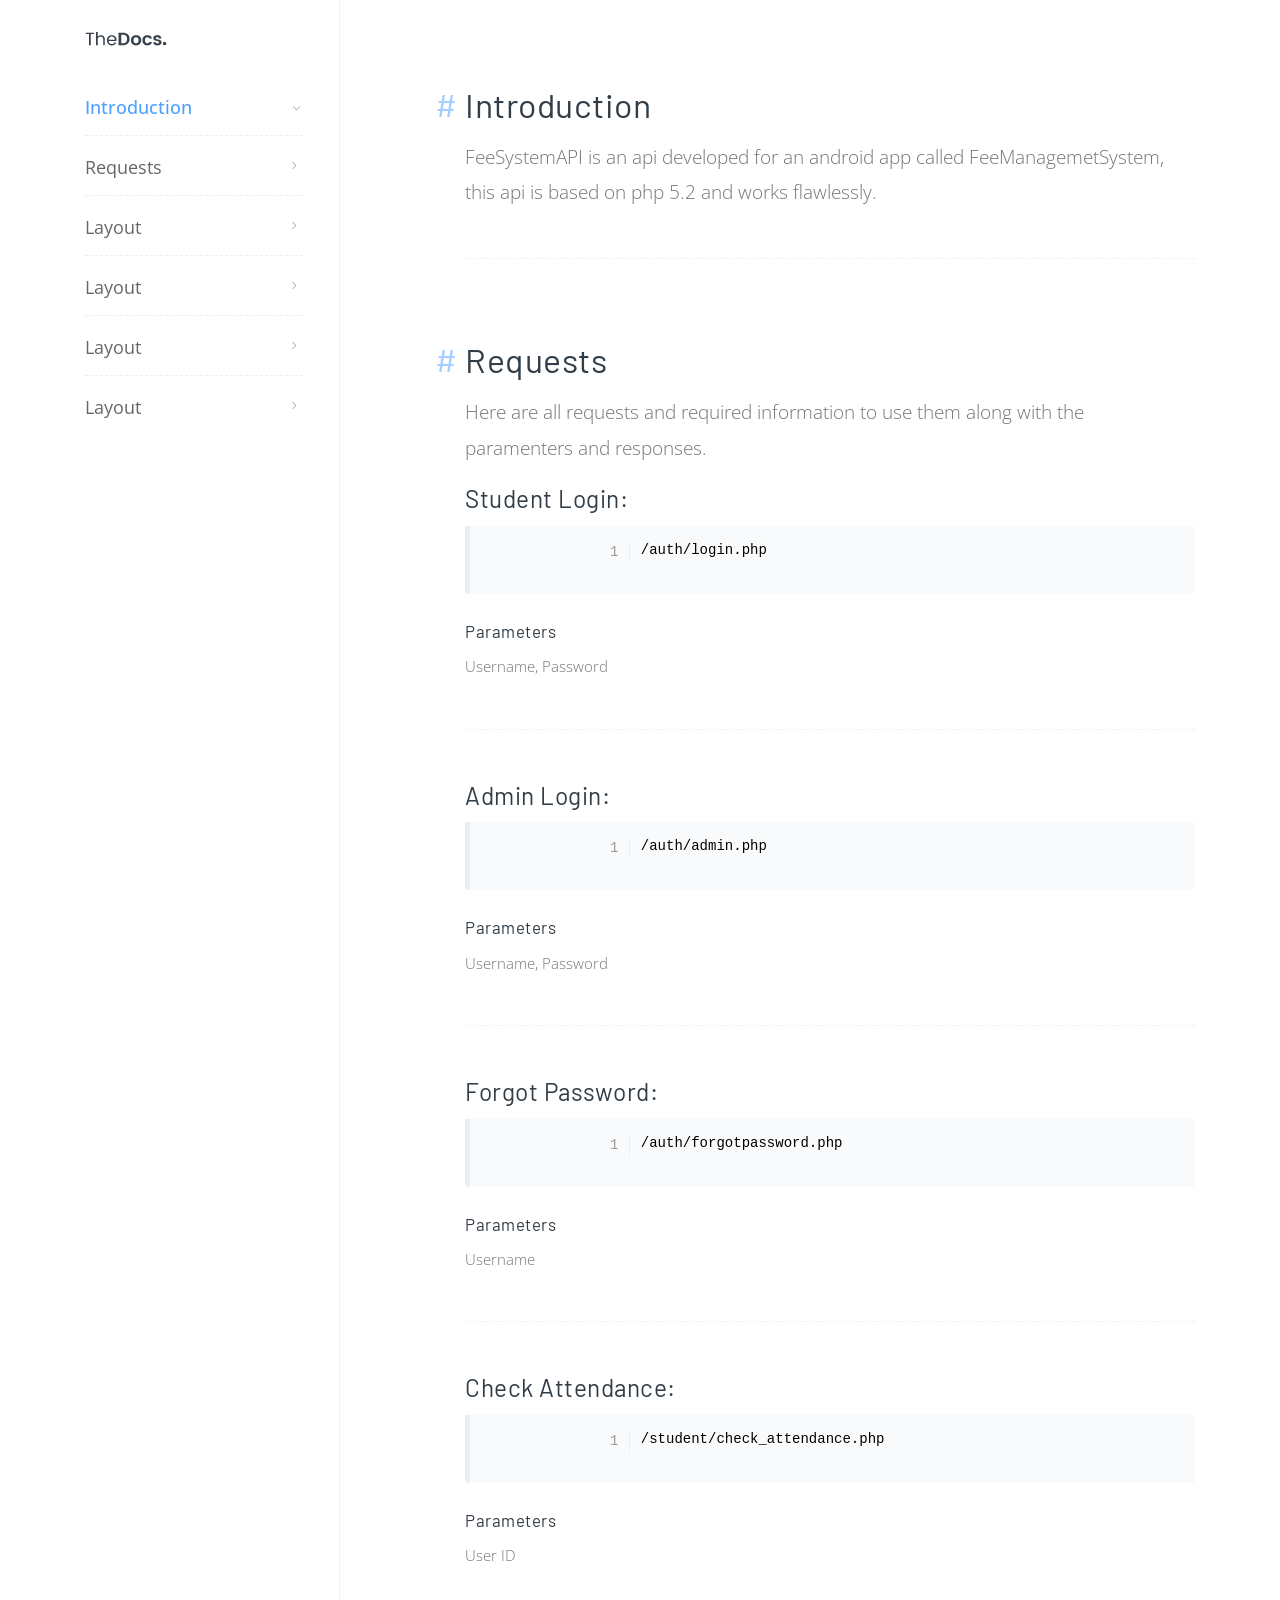
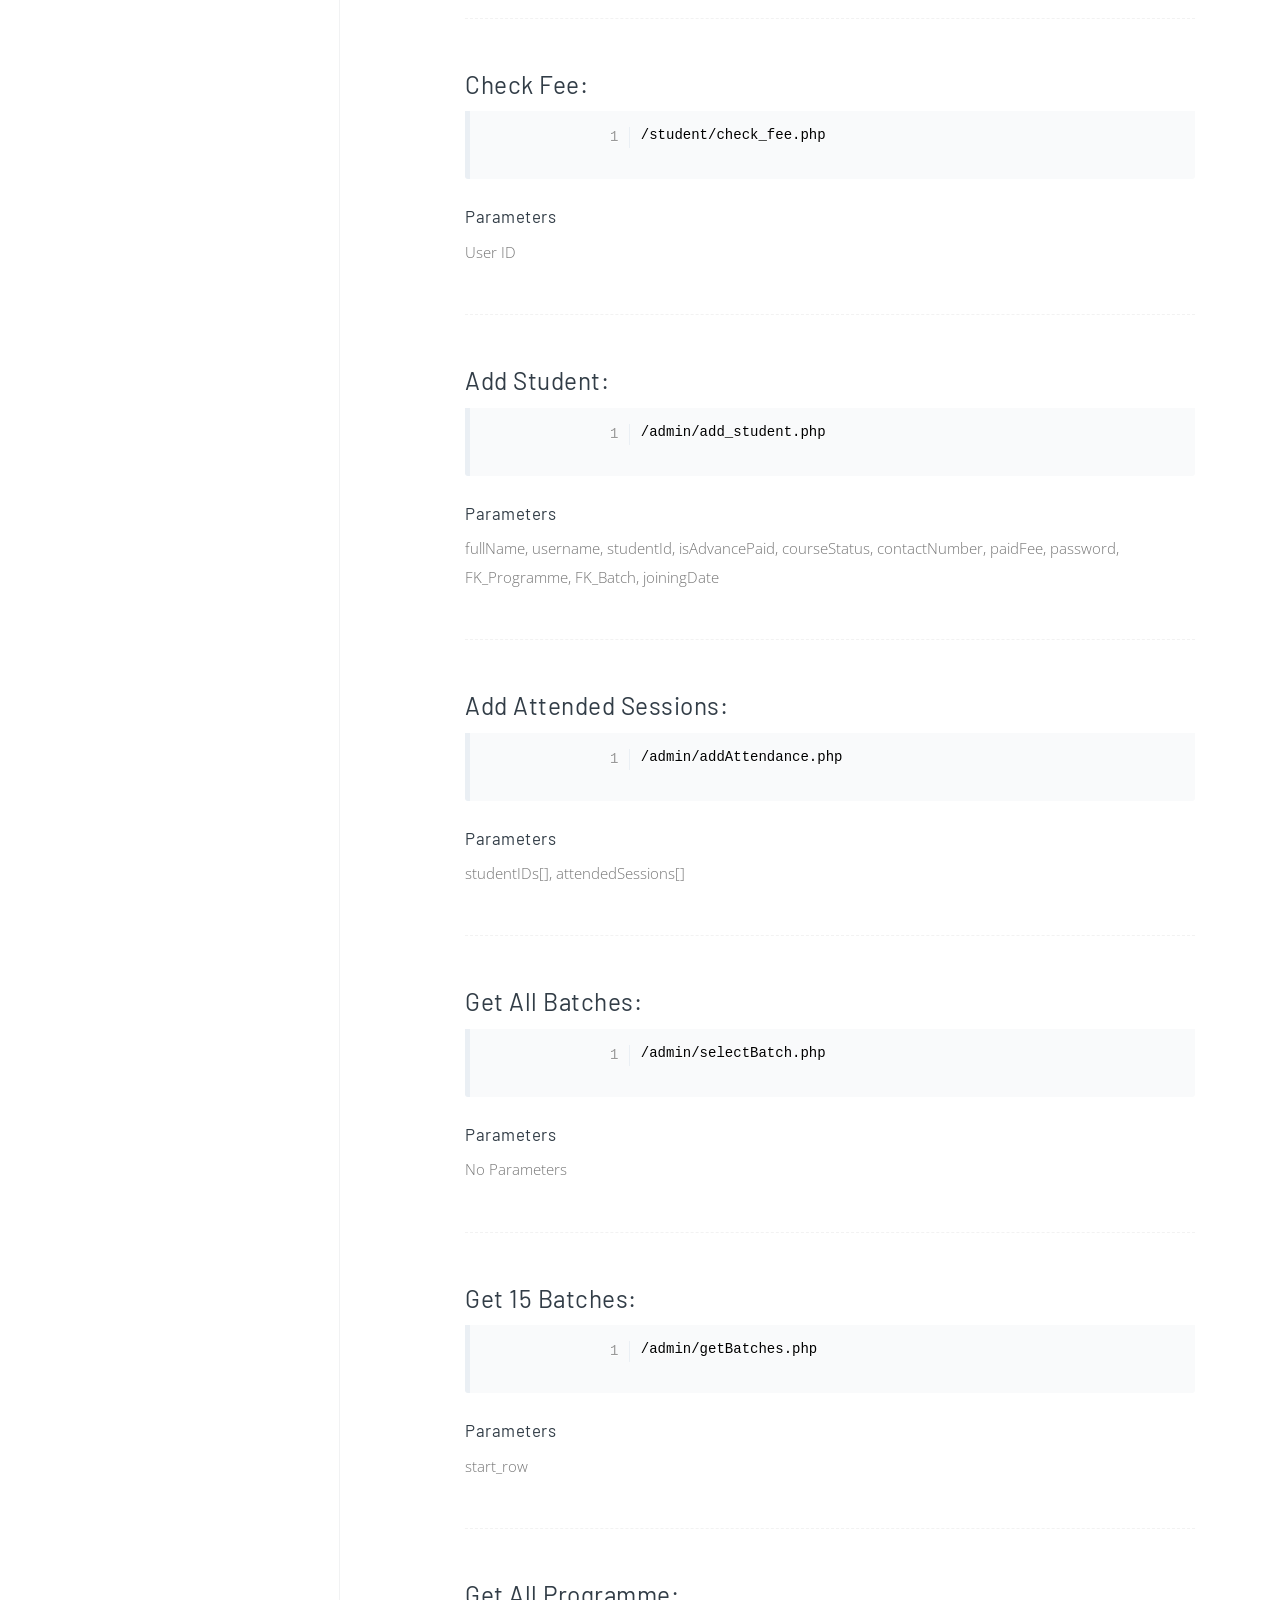
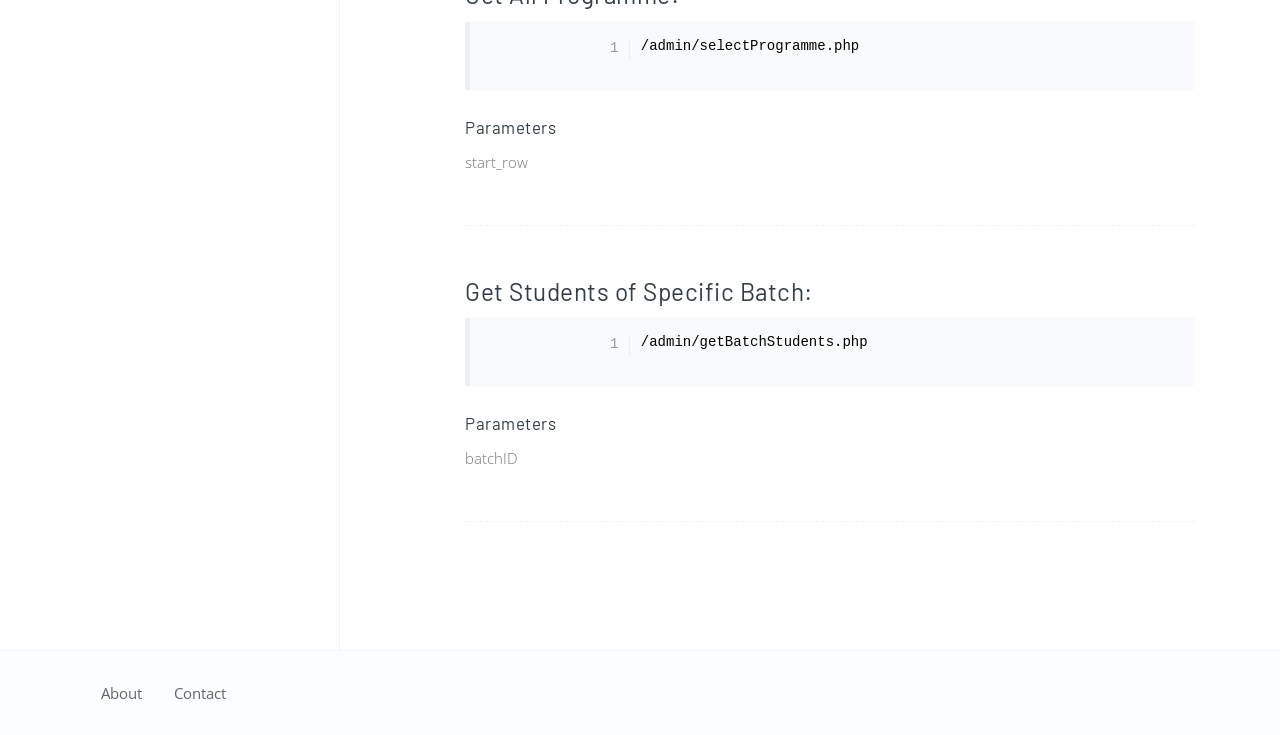
==== commit 87657381: "docs" ====
--- a/welcome/index.html
+++ b/welcome/index.html
@@ -117,6 +117,51 @@
             <h6>Parameters</h6>
             <p>fullName, username, studentId, isAdvancePaid, courseStatus, contactNumber, paidFee, password, FK_Programme, FK_Batch, joiningDate</p>
            
+            <hr class="hr-dash my-7">
+
+            <h4>Add Attended Sessions:</h4>
+            <pre class="language-markup line-numbers">
+              <code>/admin/addAttendance.php</code>
+            </pre>
+            <h6>Parameters</h6>
+            <p>studentIDs[], attendedSessions[]</p>
+
+            <hr class="hr-dash my-7">
+
+            <h4>Get All Batches:</h4>
+            <pre class="language-markup line-numbers">
+              <code>/admin/selectBatch.php</code>
+            </pre>
+            <h6>Parameters</h6>
+            <p>No Parameters</p>
+
+            <hr class="hr-dash my-7">
+
+            <h4>Get 15 Batches:</h4>
+            <pre class="language-markup line-numbers">
+              <code>/admin/getBatches.php</code>
+            </pre>
+            <h6>Parameters</h6>
+            <p>start_row</p>
+
+            <hr class="hr-dash my-7">
+
+            <h4>Get All Programme:</h4>
+            <pre class="language-markup line-numbers">
+              <code>/admin/selectProgramme.php</code>
+            </pre>
+            <h6>Parameters</h6>
+            <p>start_row</p>
+
+            <hr class="hr-dash my-7">
+            <h4>Get Students of Specific Batch:</h4>
+            <pre class="language-markup line-numbers">
+              <code>/admin/getBatchStudents.php</code>
+            </pre>
+            <h6>Parameters</h6>
+            <p>batchID</p>
+
+            <hr class="hr-dash my-7">
         </div>
       </div>
     </main>
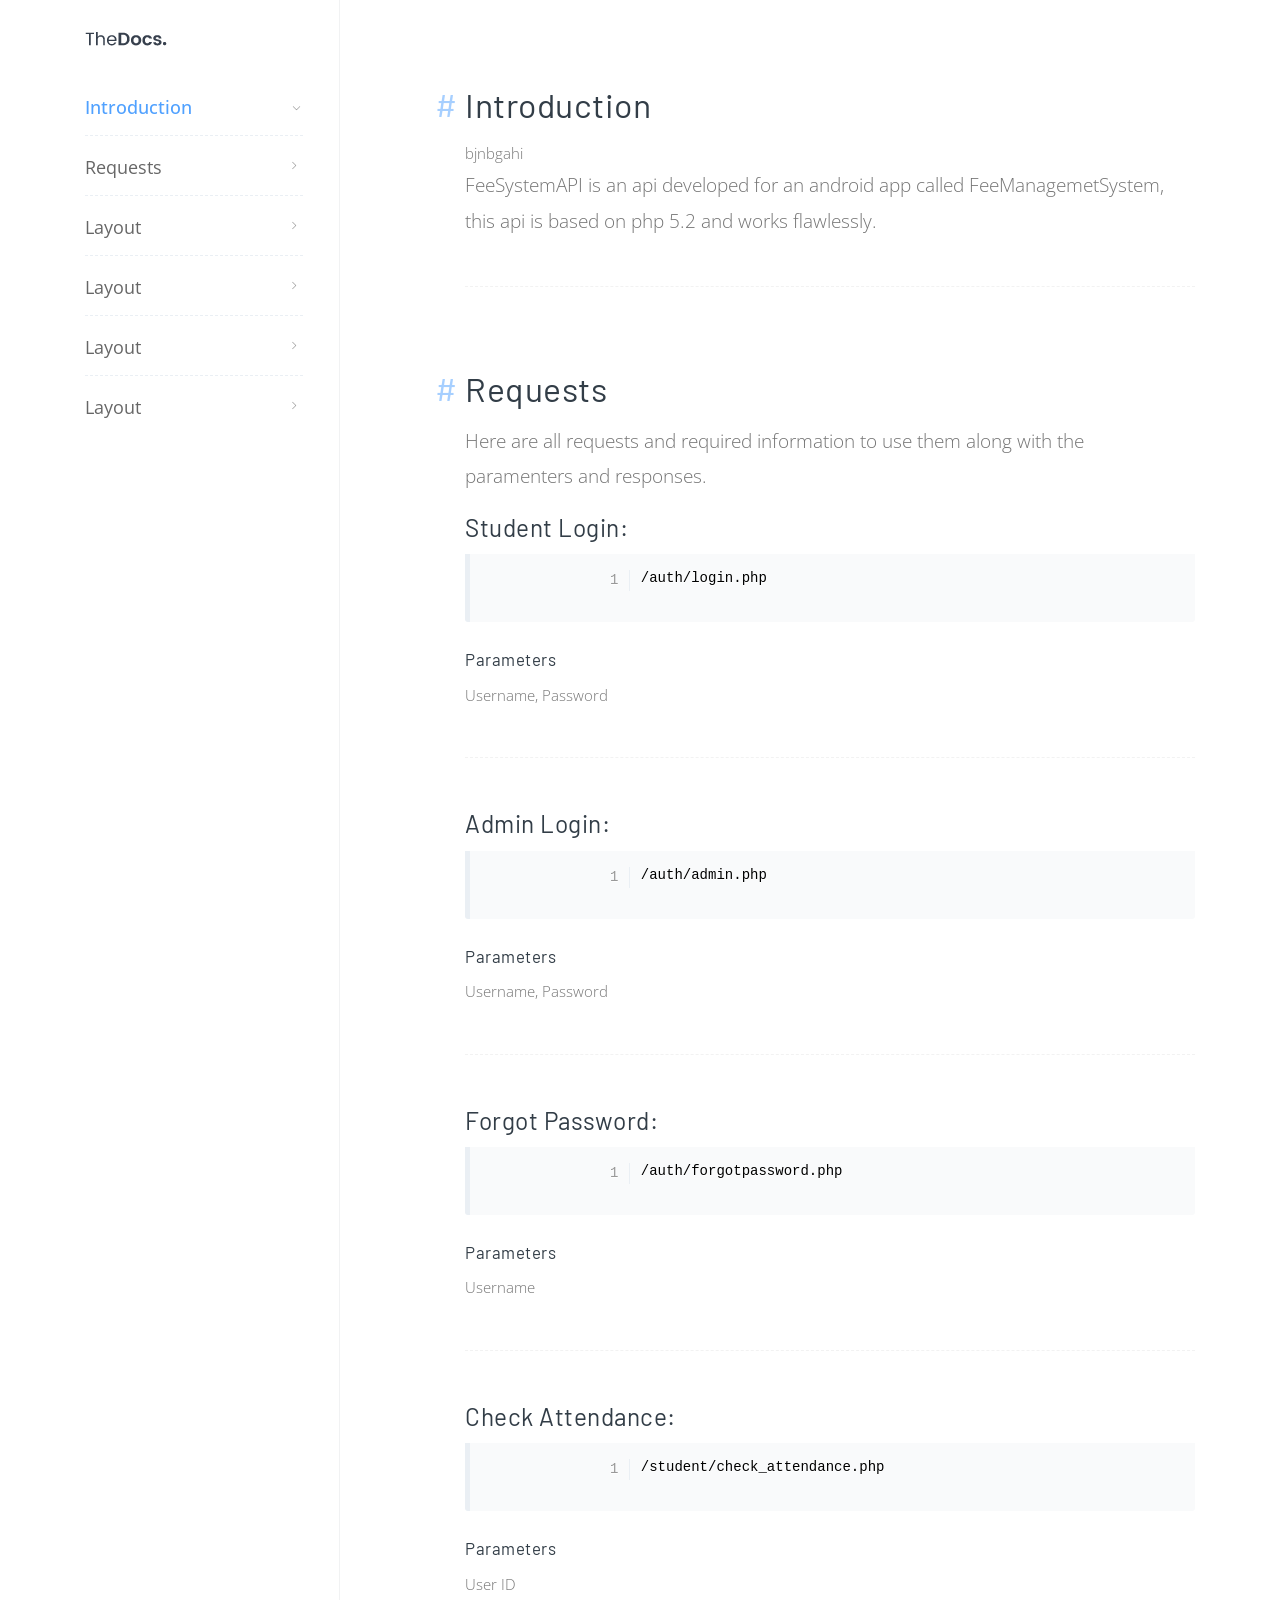
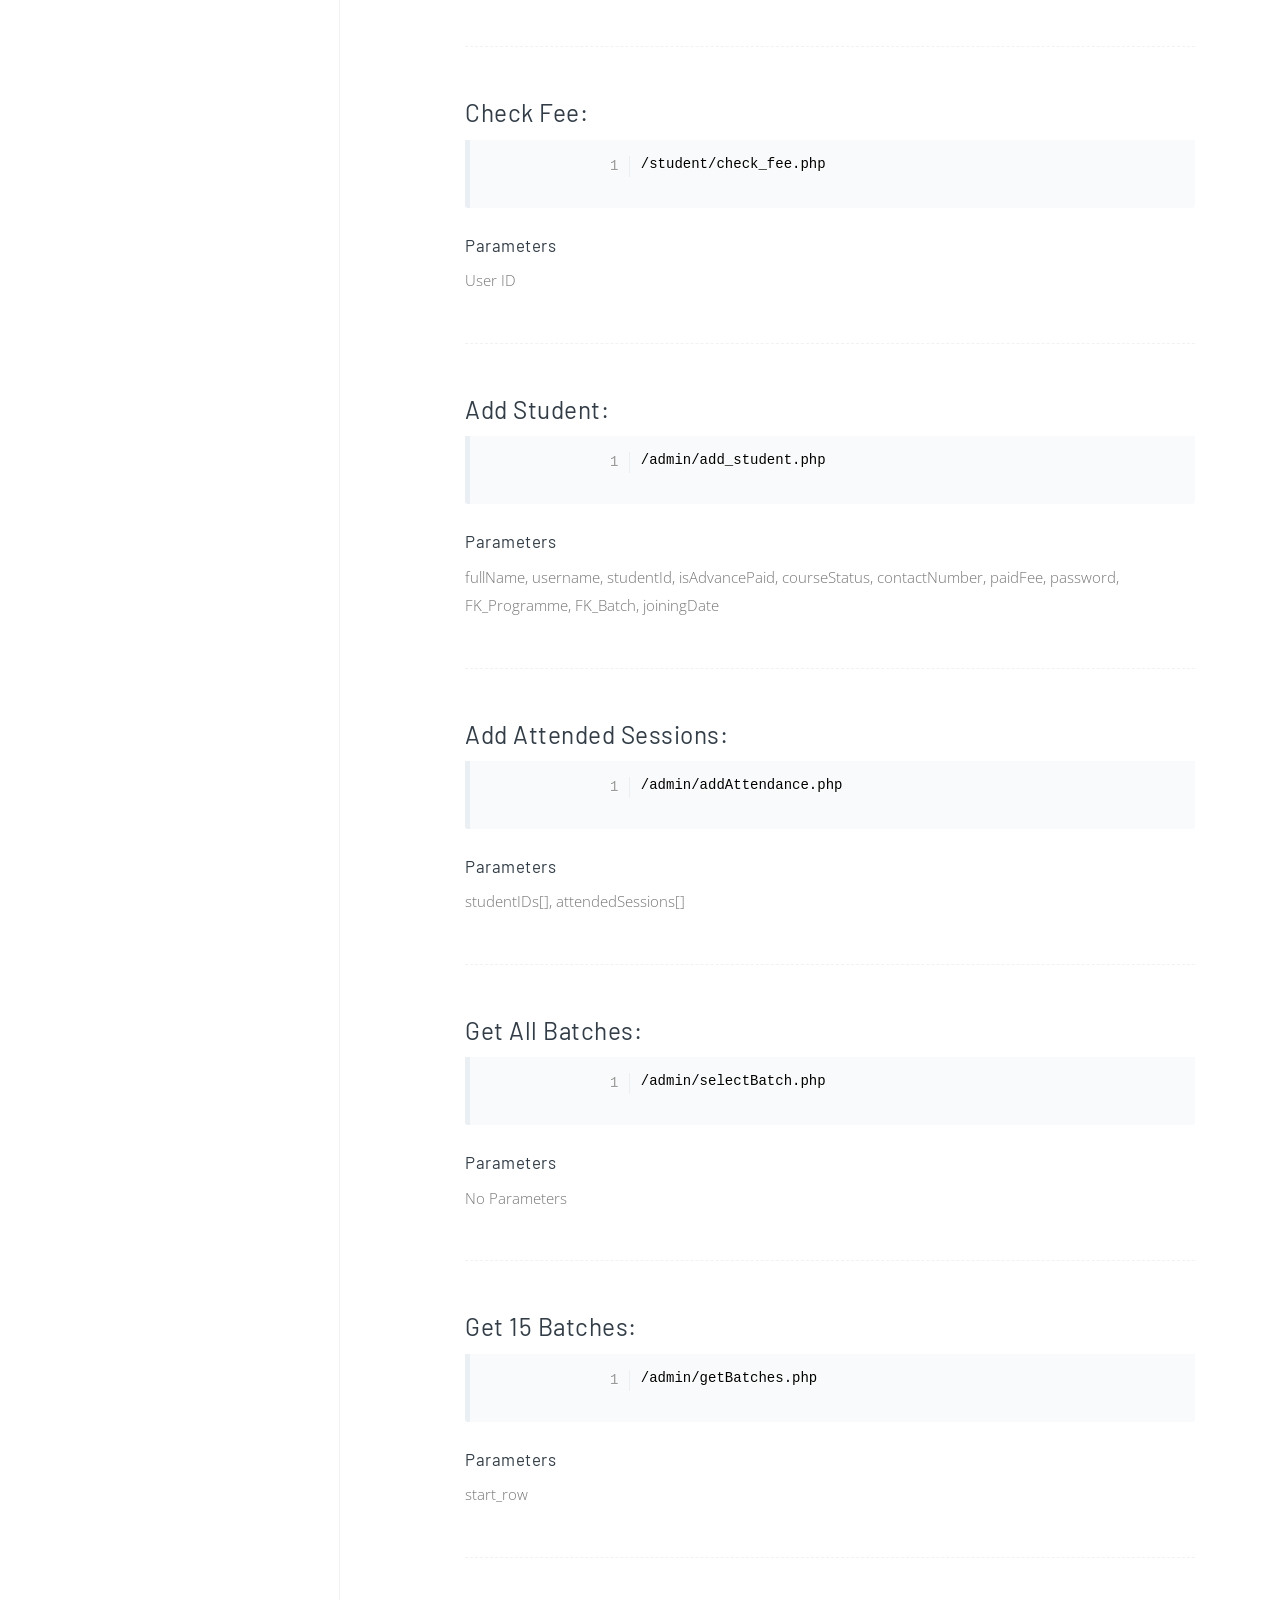
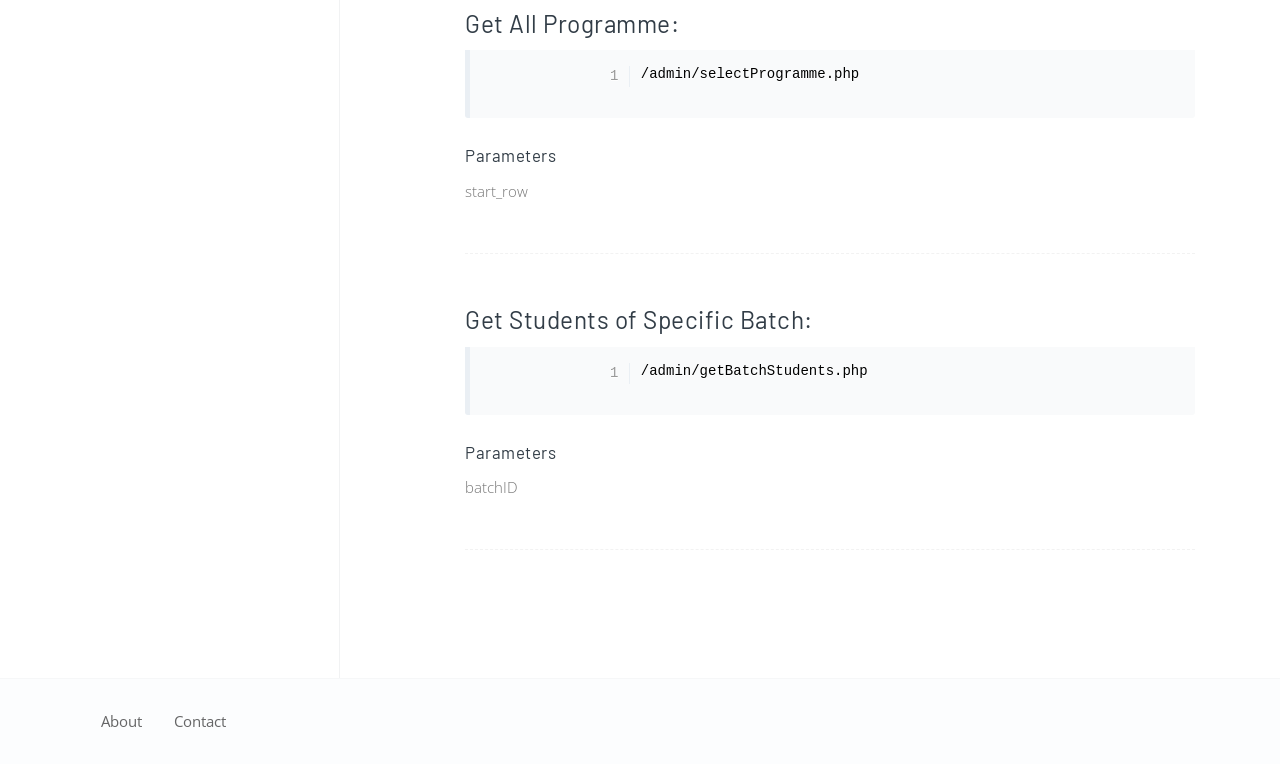
==== commit 8030ea95: "documentatiom" ====
--- a/welcome/index.html
+++ b/welcome/index.html
@@ -55,7 +55,7 @@
             </aside>
           </div>
           <div class="col-md-7 col-xl-8 ml-md-auto py-8">
-            <h2 id="intro">Introduction</h2>
+            <h2 id="intro">Introduction</h2>bjnbgahi
             <p class="lead-2">
               FeeSystemAPI is an api developed for an android app called FeeManagemetSystem, this api is based on php 5.2 and works flawlessly.
             </p>
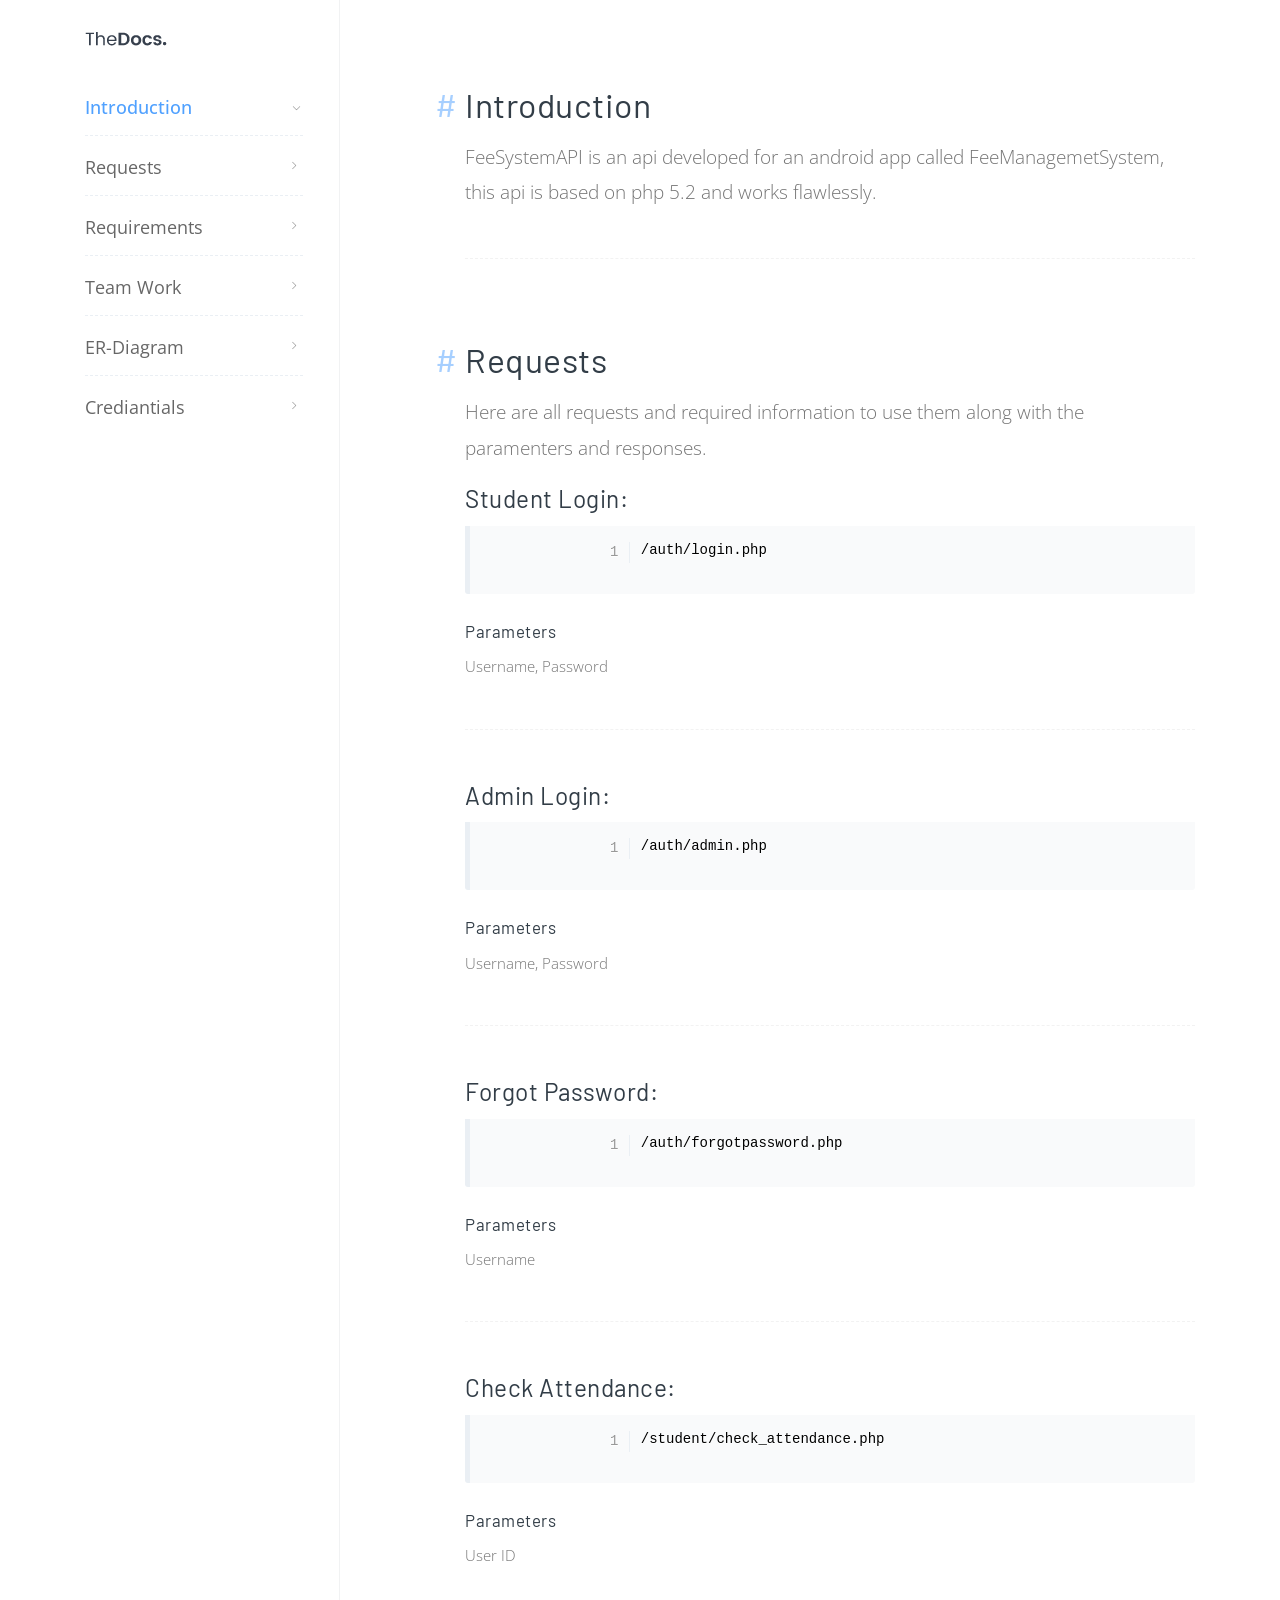
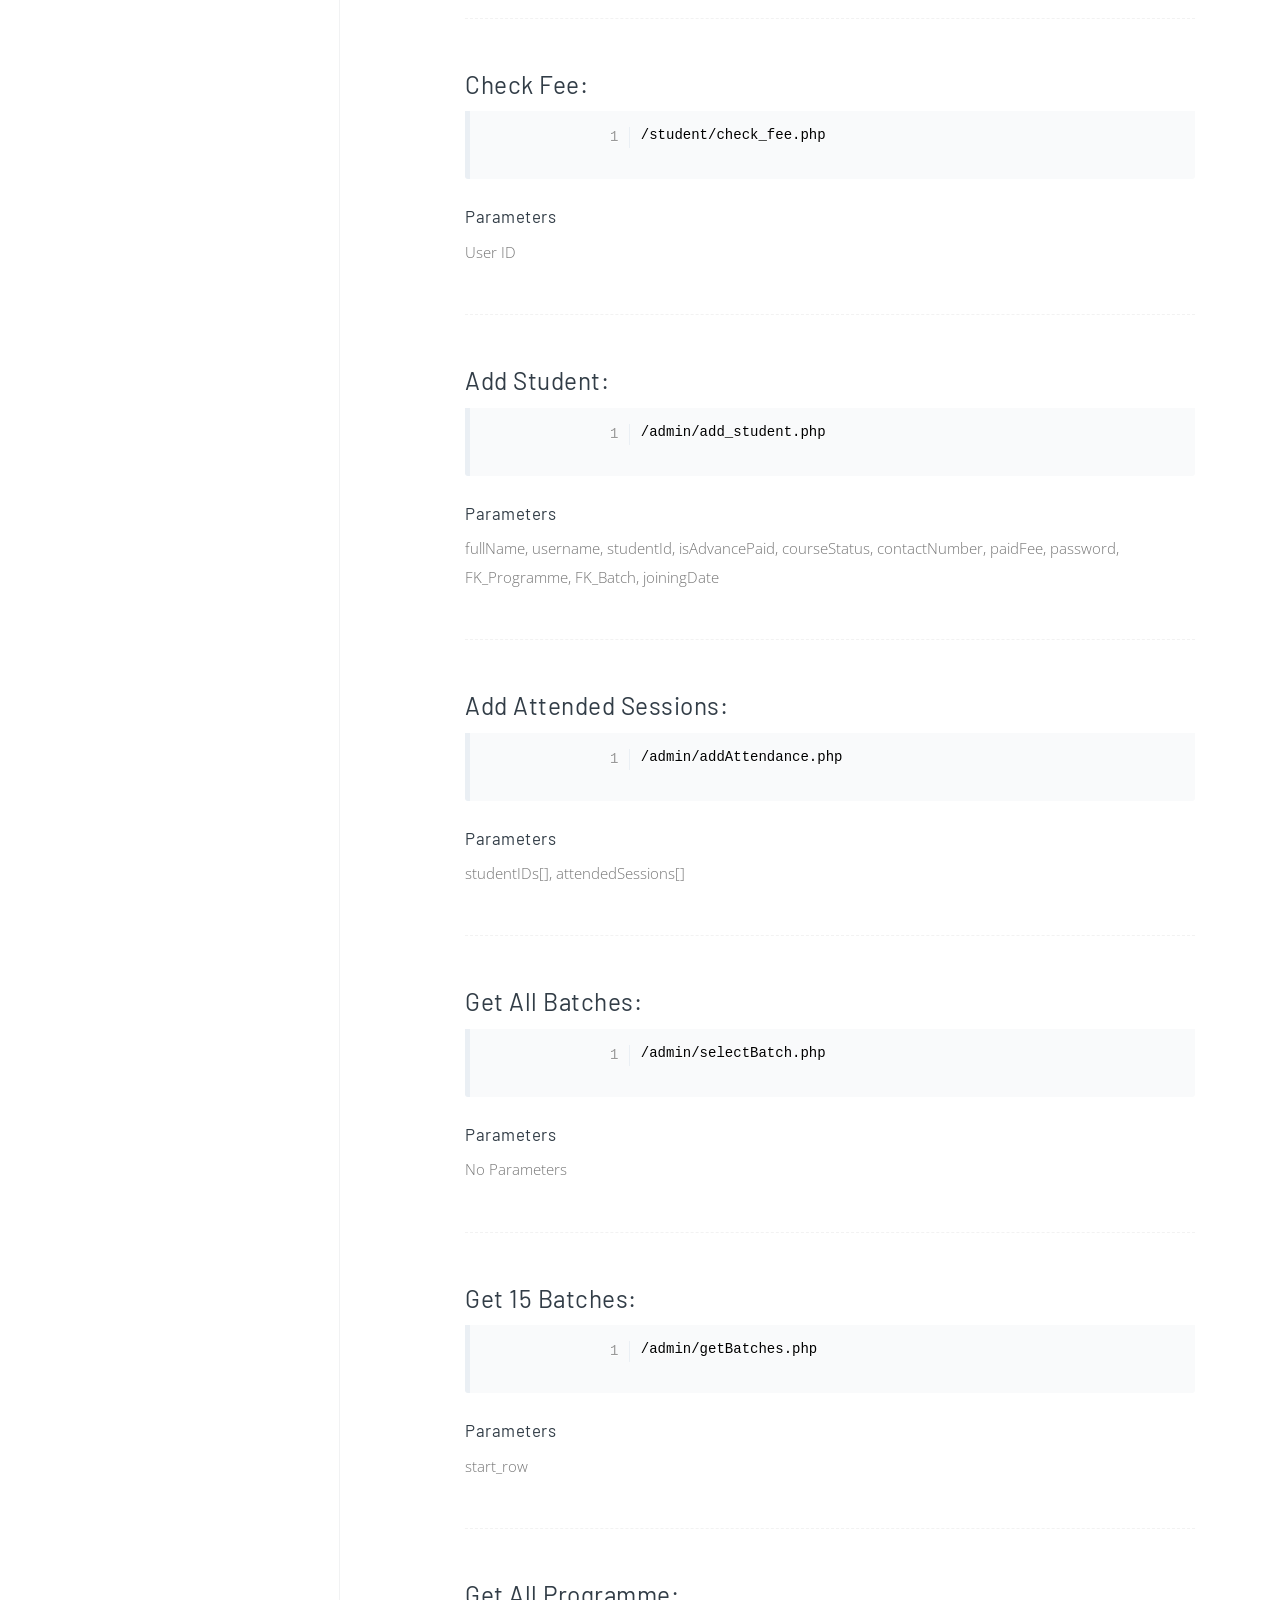
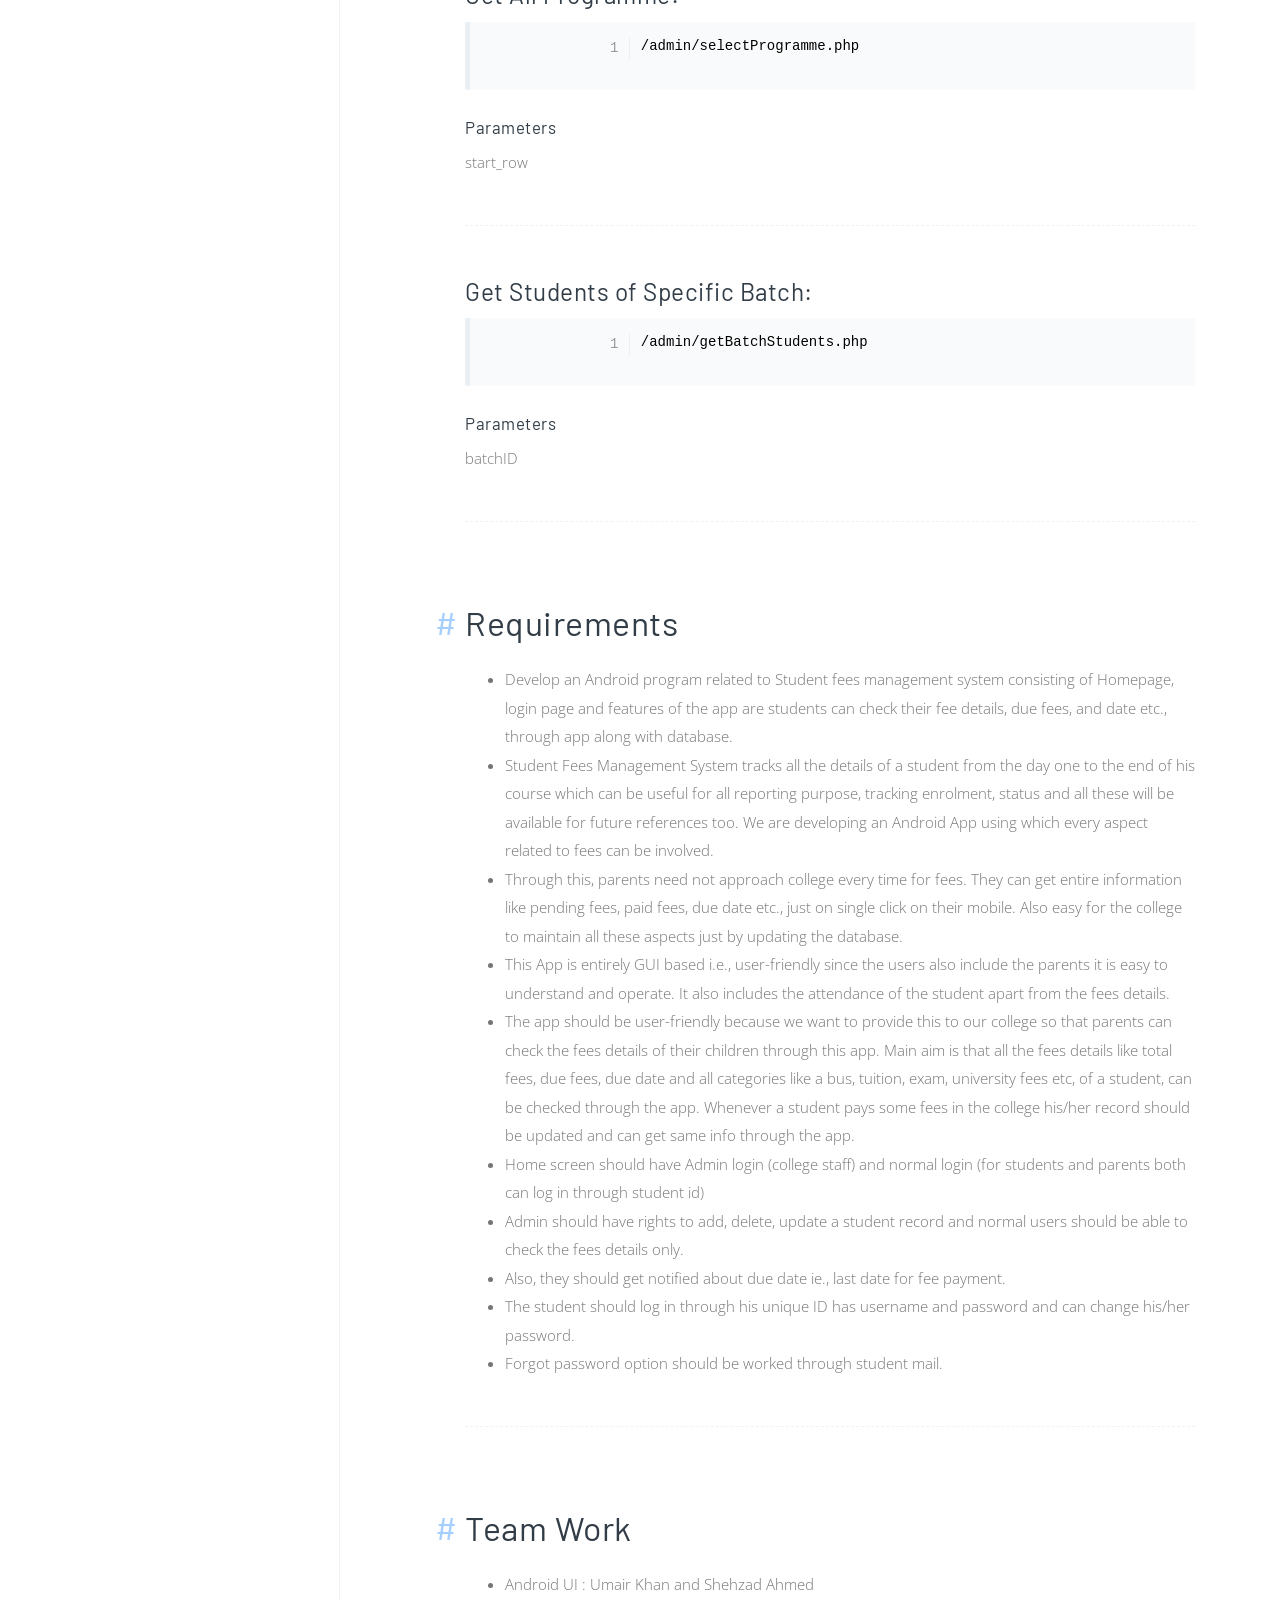
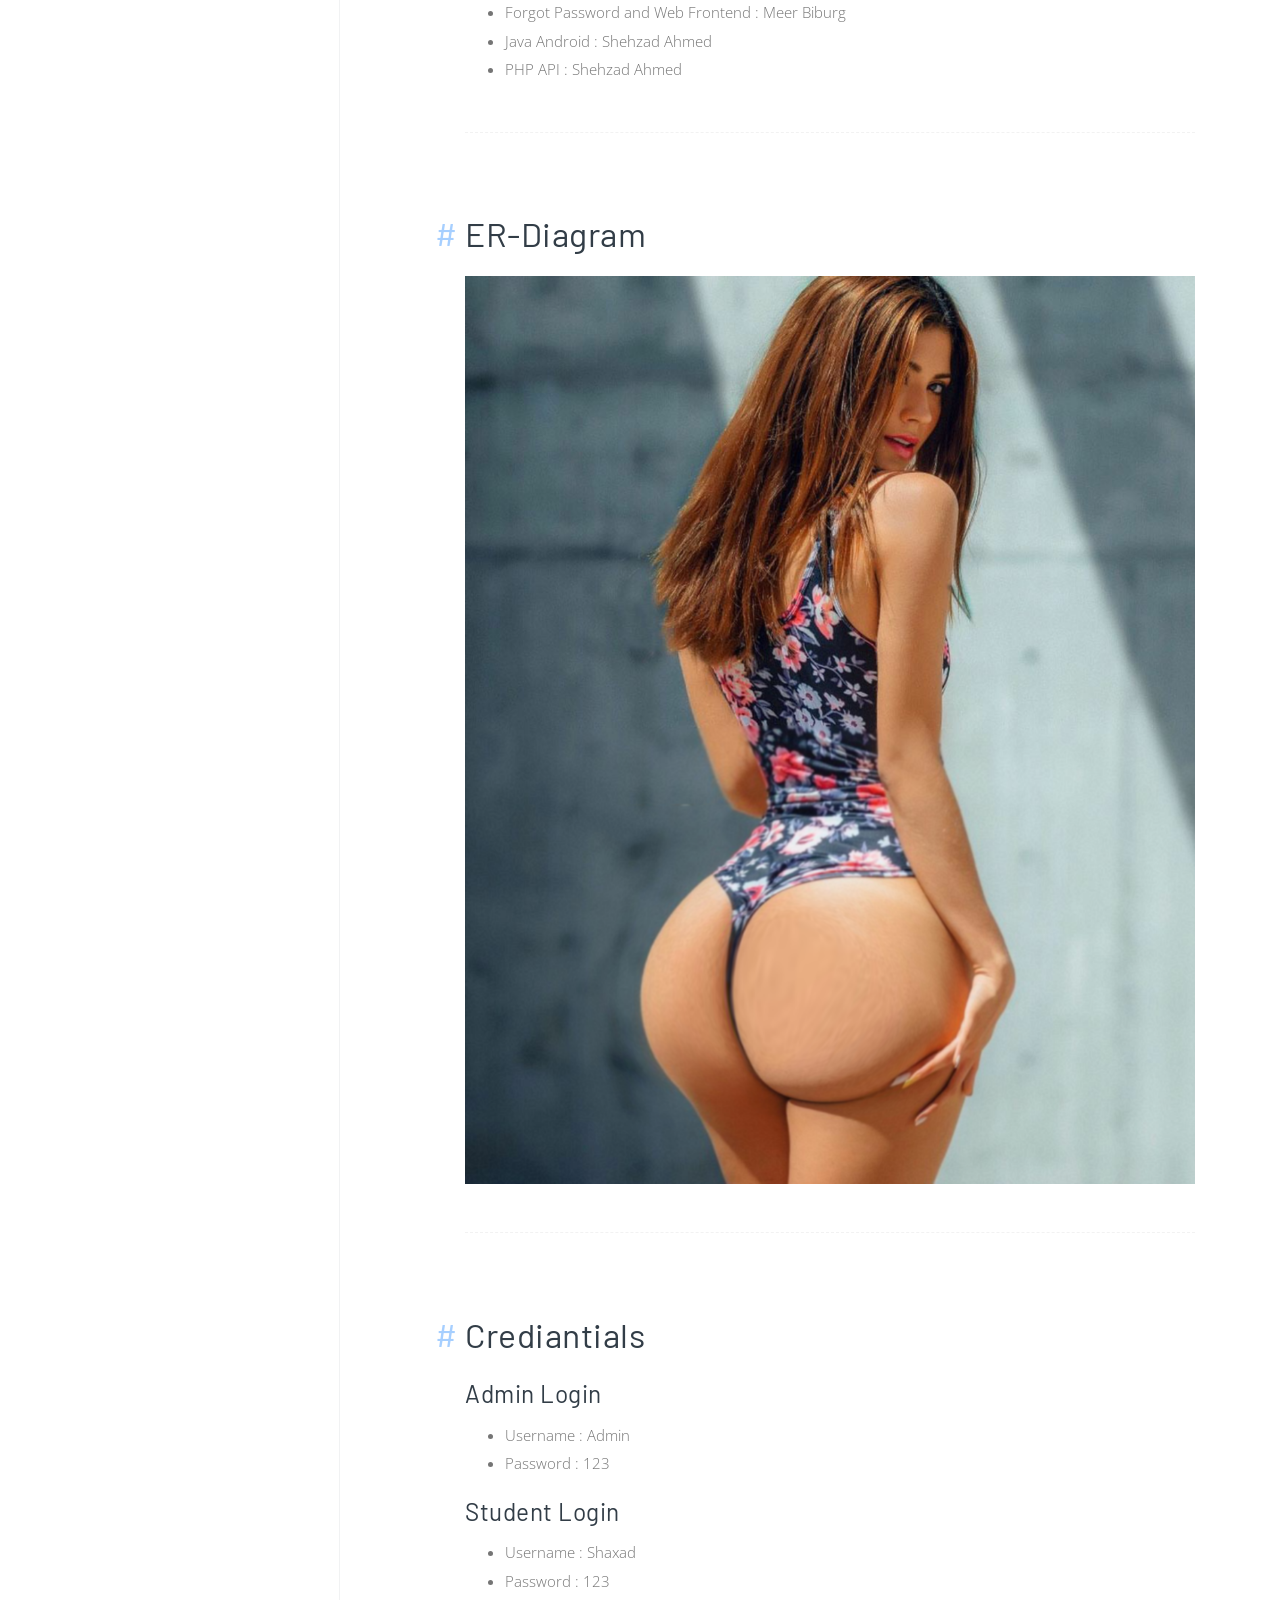
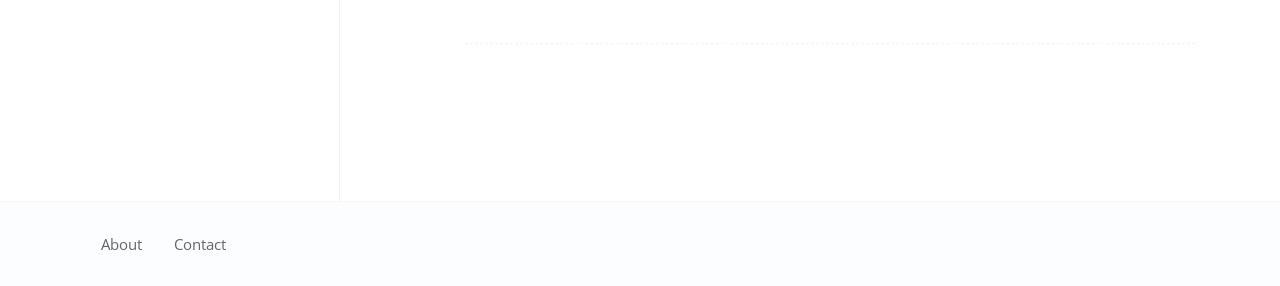
==== commit 184b658b: "Documentation Done Check It" ====
--- a/welcome/index.html
+++ b/welcome/index.html
@@ -46,16 +46,16 @@
                 <ul class="nav nav-sidebar nav-sidebar-hero nav-sidebar-pill">
                   <li class="nav-item"><a class="nav-link" href="#intro">Introduction <i class="nav-angle"></i></a></li>
                   <li class="nav-item"><a class="nav-link" href="#requests">Requests <i class="nav-angle"></i></a></li>
-                  <li class="nav-item"><a class="nav-link" href="#navbar">Layout <i class="nav-angle"></i></a></li>
-                  <li class="nav-item"><a class="nav-link" href="#navbar">Layout <i class="nav-angle"></i></a></li>
-                  <li class="nav-item"><a class="nav-link" href="#navbar">Layout <i class="nav-angle"></i></a></li>
-                  <li class="nav-item"><a class="nav-link" href="#navbar">Layout <i class="nav-angle"></i></a></li>
+                  <li class="nav-item"><a class="nav-link" href="#Requirements">Requirements <i class="nav-angle"></i></a></li>
+                  <li class="nav-item"><a class="nav-link" href="#Team_Work">Team Work <i class="nav-angle"></i></a></li>
+                  <li class="nav-item"><a class="nav-link" href="#ERD">ER-Diagram <i class="nav-angle"></i></a></li>
+                  <li class="nav-item"><a class="nav-link" href="#Crediantials">Crediantials <i class="nav-angle"></i></a></li>
                 </ul>
               </div>
             </aside>
           </div>
           <div class="col-md-7 col-xl-8 ml-md-auto py-8">
-            <h2 id="intro">Introduction</h2>bjnbgahi
+            <h2 id="intro">Introduction</h2>
             <p class="lead-2">
               FeeSystemAPI is an api developed for an android app called FeeManagemetSystem, this api is based on php 5.2 and works flawlessly.
             </p>
@@ -160,8 +160,67 @@
             </pre>
             <h6>Parameters</h6>
             <p>batchID</p>
-
-            <hr class="hr-dash my-7">
+            <hr class="hr-dash my-7">
+            <br>
+            <h2 id="Requirements">Requirements</h2>
+            <p class="lead-2">
+            <ul>
+              <li>Develop an Android program related to Student fees management system consisting of Homepage, login page and features of the app are students can check their fee details, due fees, and date etc., through app along with database.</li>
+              <li>Student Fees Management System tracks all the details of a student from the day one to the end of his course which can be useful for all reporting purpose, tracking enrolment, status and all these will be available for future references too. We are developing an Android App using which every aspect related to fees can be involved.</li>
+              <li>Through this, parents need not approach college every time for fees. They can get entire information like pending fees, paid fees, due date etc., just on single click on their mobile. Also easy for the college to maintain all these aspects just by updating the database.</li>
+              <li>This App is entirely GUI based i.e., user-friendly since the users also include the parents it is easy to understand and operate. It also includes the attendance of the student apart from the fees details.</li>
+              <li>The app should be user-friendly because we want to provide this to our college so that parents can check the fees details of their children through this app. Main aim is that all the fees details like total fees, due fees, due date and all categories like a bus, tuition, exam, university fees etc, of a student, can be checked through the app. Whenever a student pays some fees in the college his/her record should be updated and can get same info through the app.</li>
+              <li>Home screen should have Admin login (college staff) and normal login (for students and parents both can log in through student id)</li>
+              <li>Admin should have rights to add, delete, update a student record and normal users should be able to check the fees details only.</li>
+              <li>Also, they should get notified about due date ie., last date for fee payment.</li>
+              <li>The student should log in through his unique ID has username and password and can change his/her password.</li>
+              <li>Forgot password option should be worked through student mail.</li>
+            </ul>
+            </p>
+            <hr class="hr-dash my-7">
+            <br>
+            <h2 id="Team_Work">Team Work</h2>
+            <p class="lead-2">
+              <ul>
+                <li>
+                  Android UI : Umair Khan and Shehzad Ahmed
+                </li>
+                <li>
+                  Forgot Password and Web Frontend : Meer Biburg
+                </li>
+                <li>
+                  Java Android : Shehzad Ahmed 
+                </li>
+                <li>
+                  PHP API : Shehzad Ahmed
+                </li>
+                
+              </ul>
+            </p>
+            <hr class="hr-dash my-7">
+            <br>
+            <h2 id="ERD">ER-Diagram</h2>
+            <p class="lead-2"></p>
+              <img src="assets/img/Database.png"/>
+            </p>
+            <hr class="hr-dash my-7">
+            <br>
+            <h2 id="Crediantials">Crediantials</h2>
+            <p class="lead-2">
+              <h4>Admin Login</h4>
+              <ul>
+                <li>Username : Admin</li>
+                <li>Password : 123</li>
+              </ul>
+              <h4>Student Login</h4>
+              <ul>
+                <li>Username : Shaxad</li>
+                <li>Password : 123</li>
+              </ul>
+            </p>
+            <hr class="hr-dash my-7">
+            <br>
+
         </div>
       </div>
     </main>
